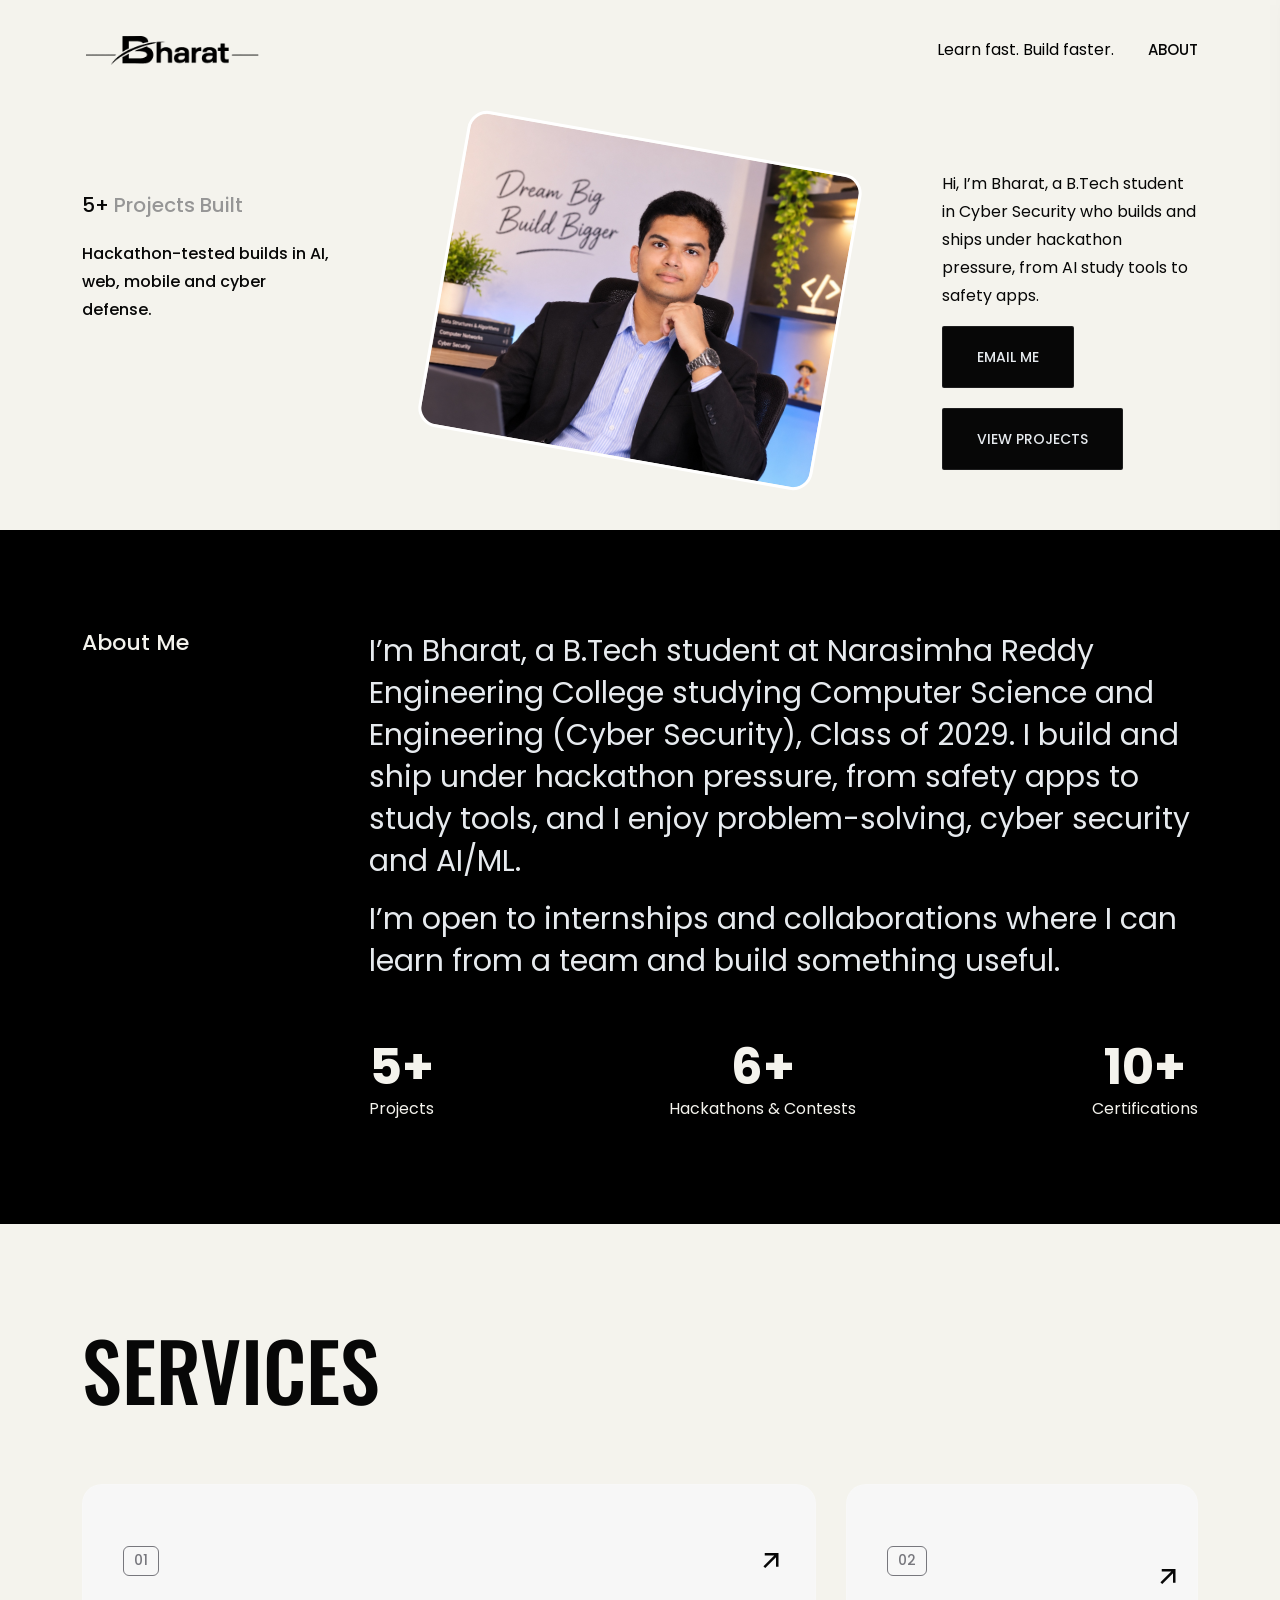
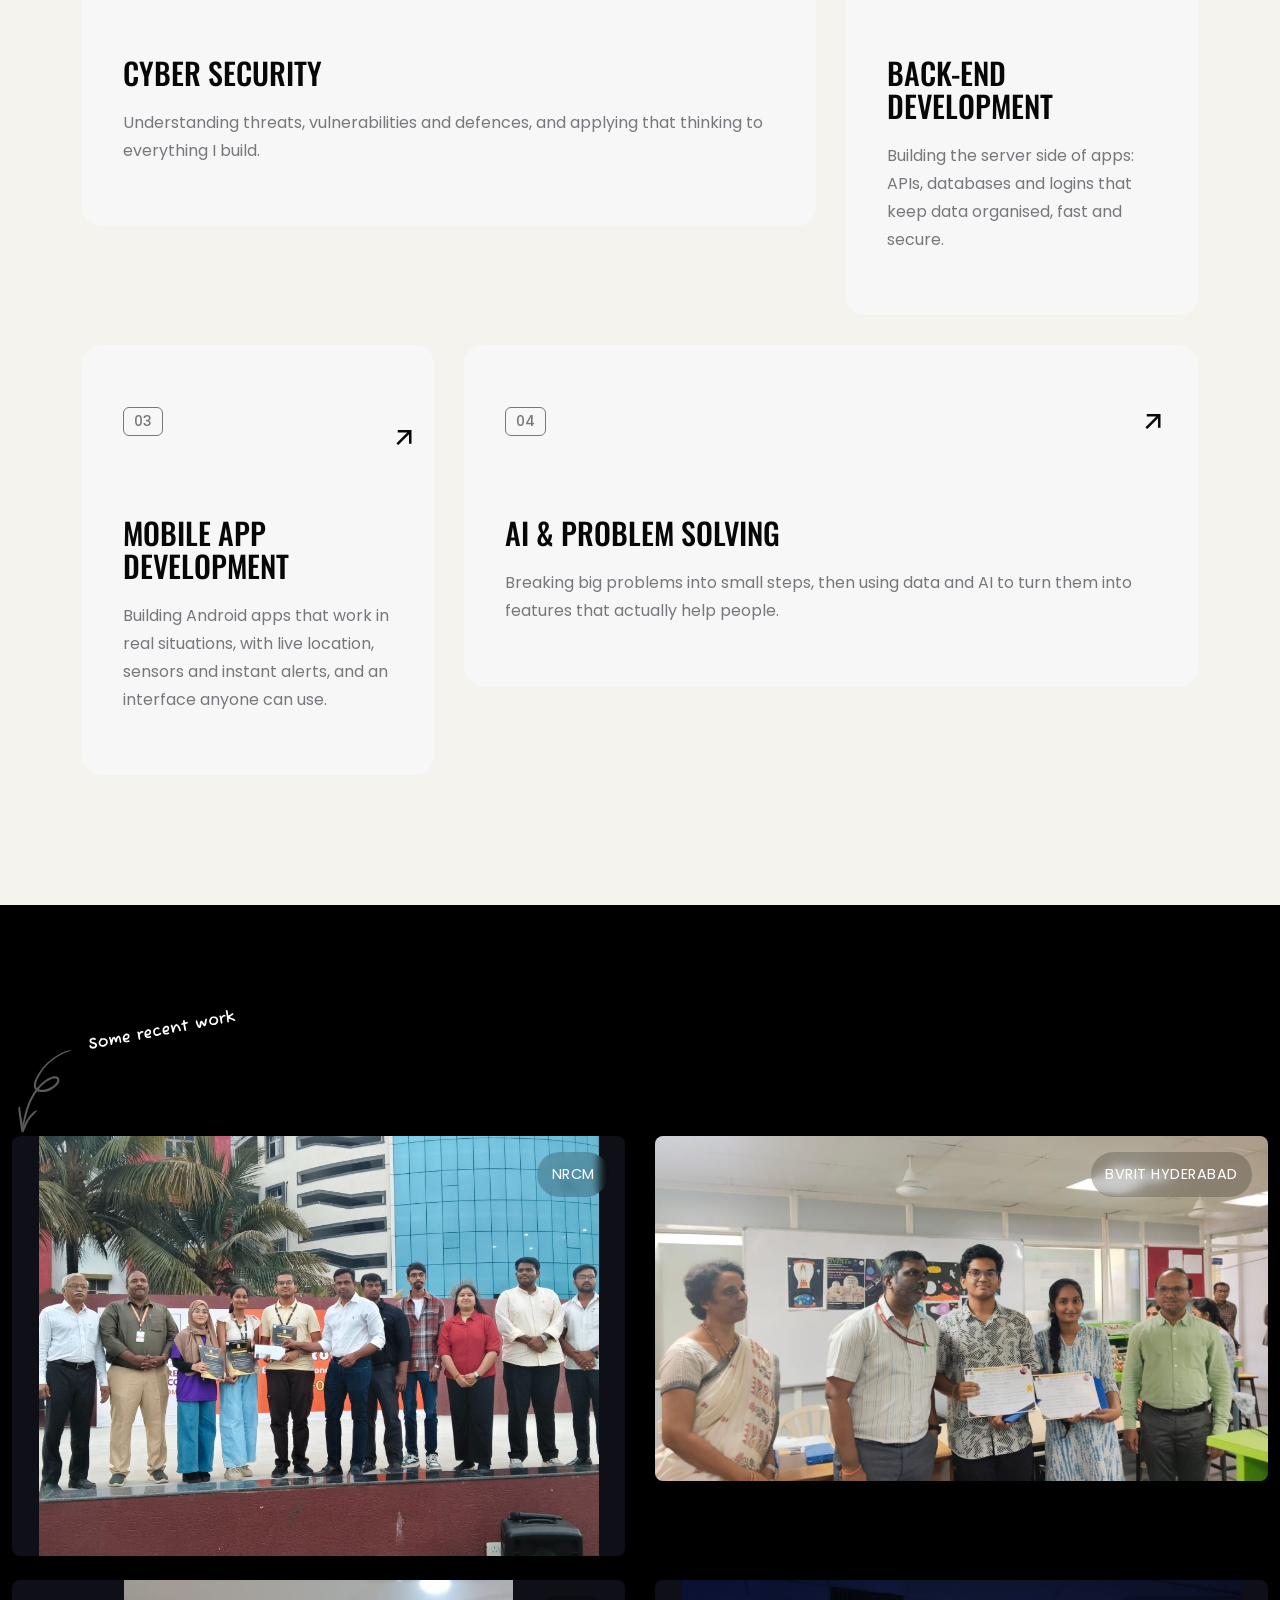
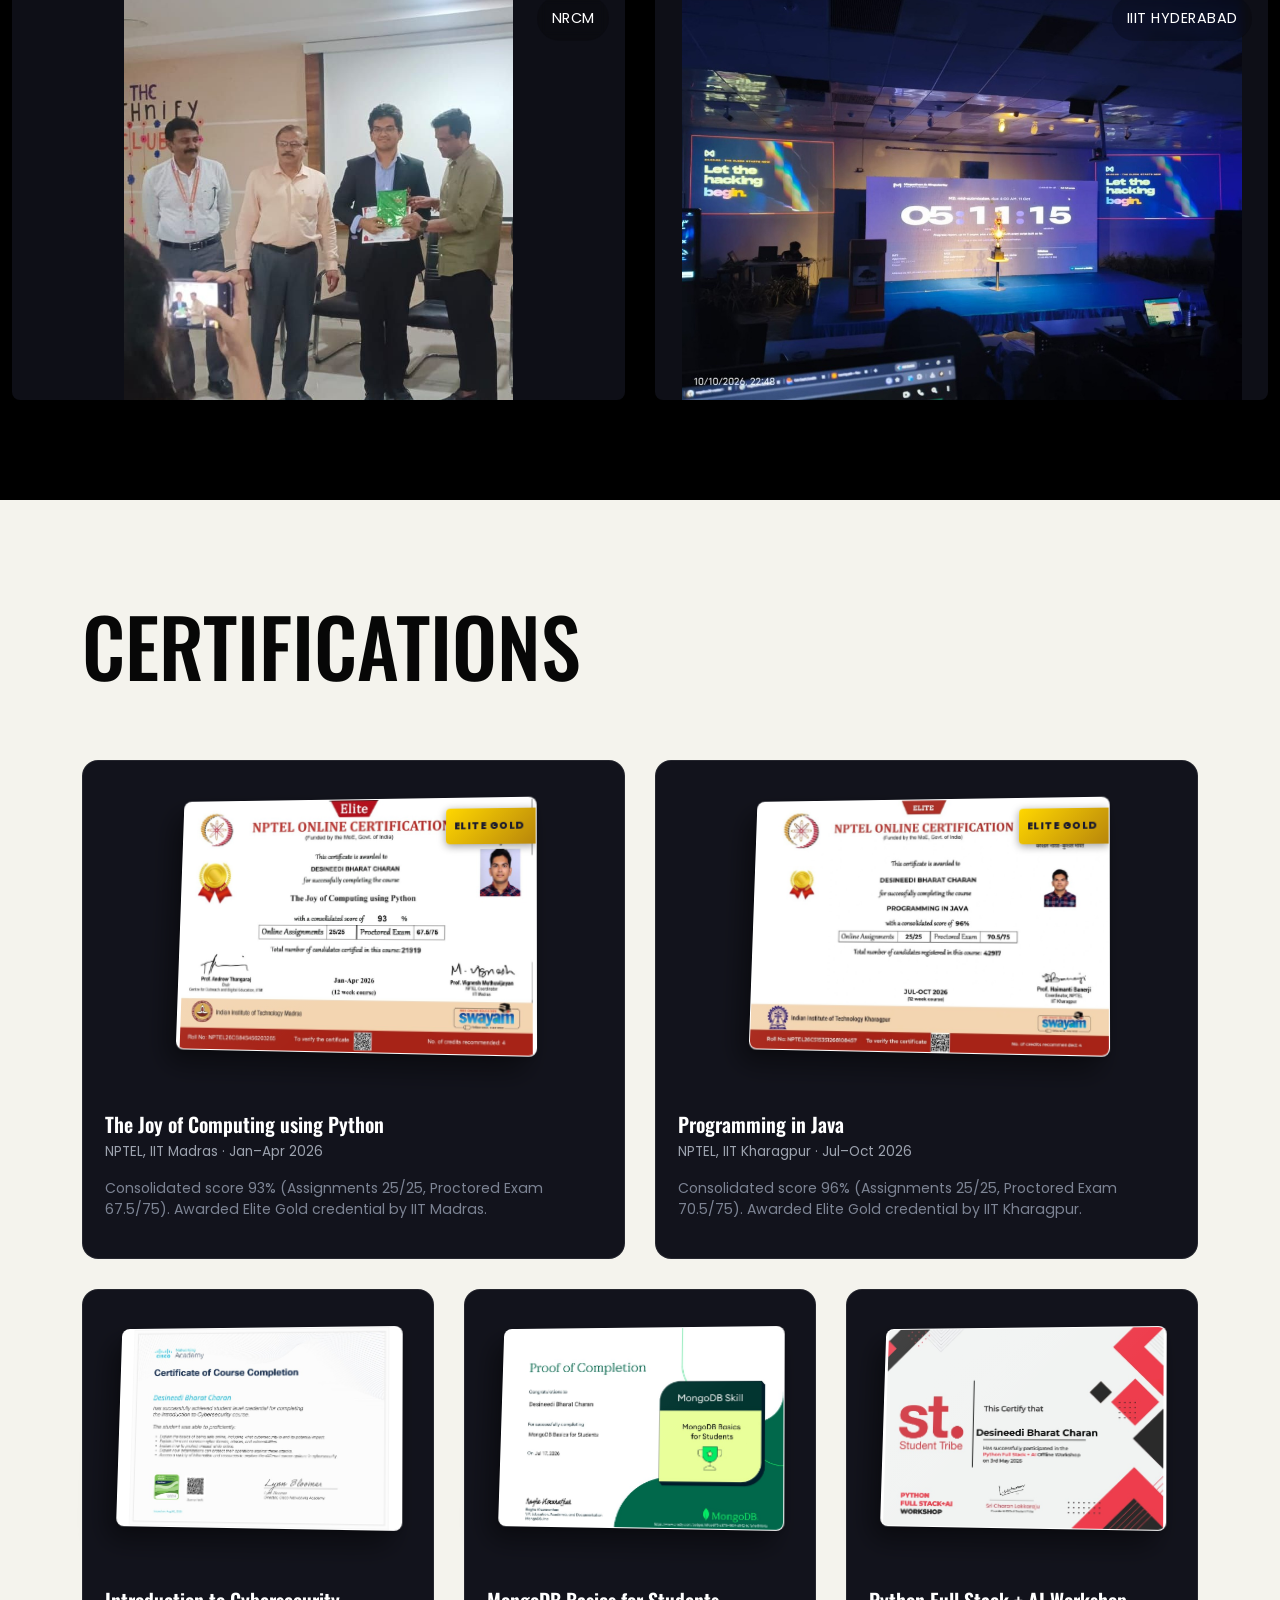
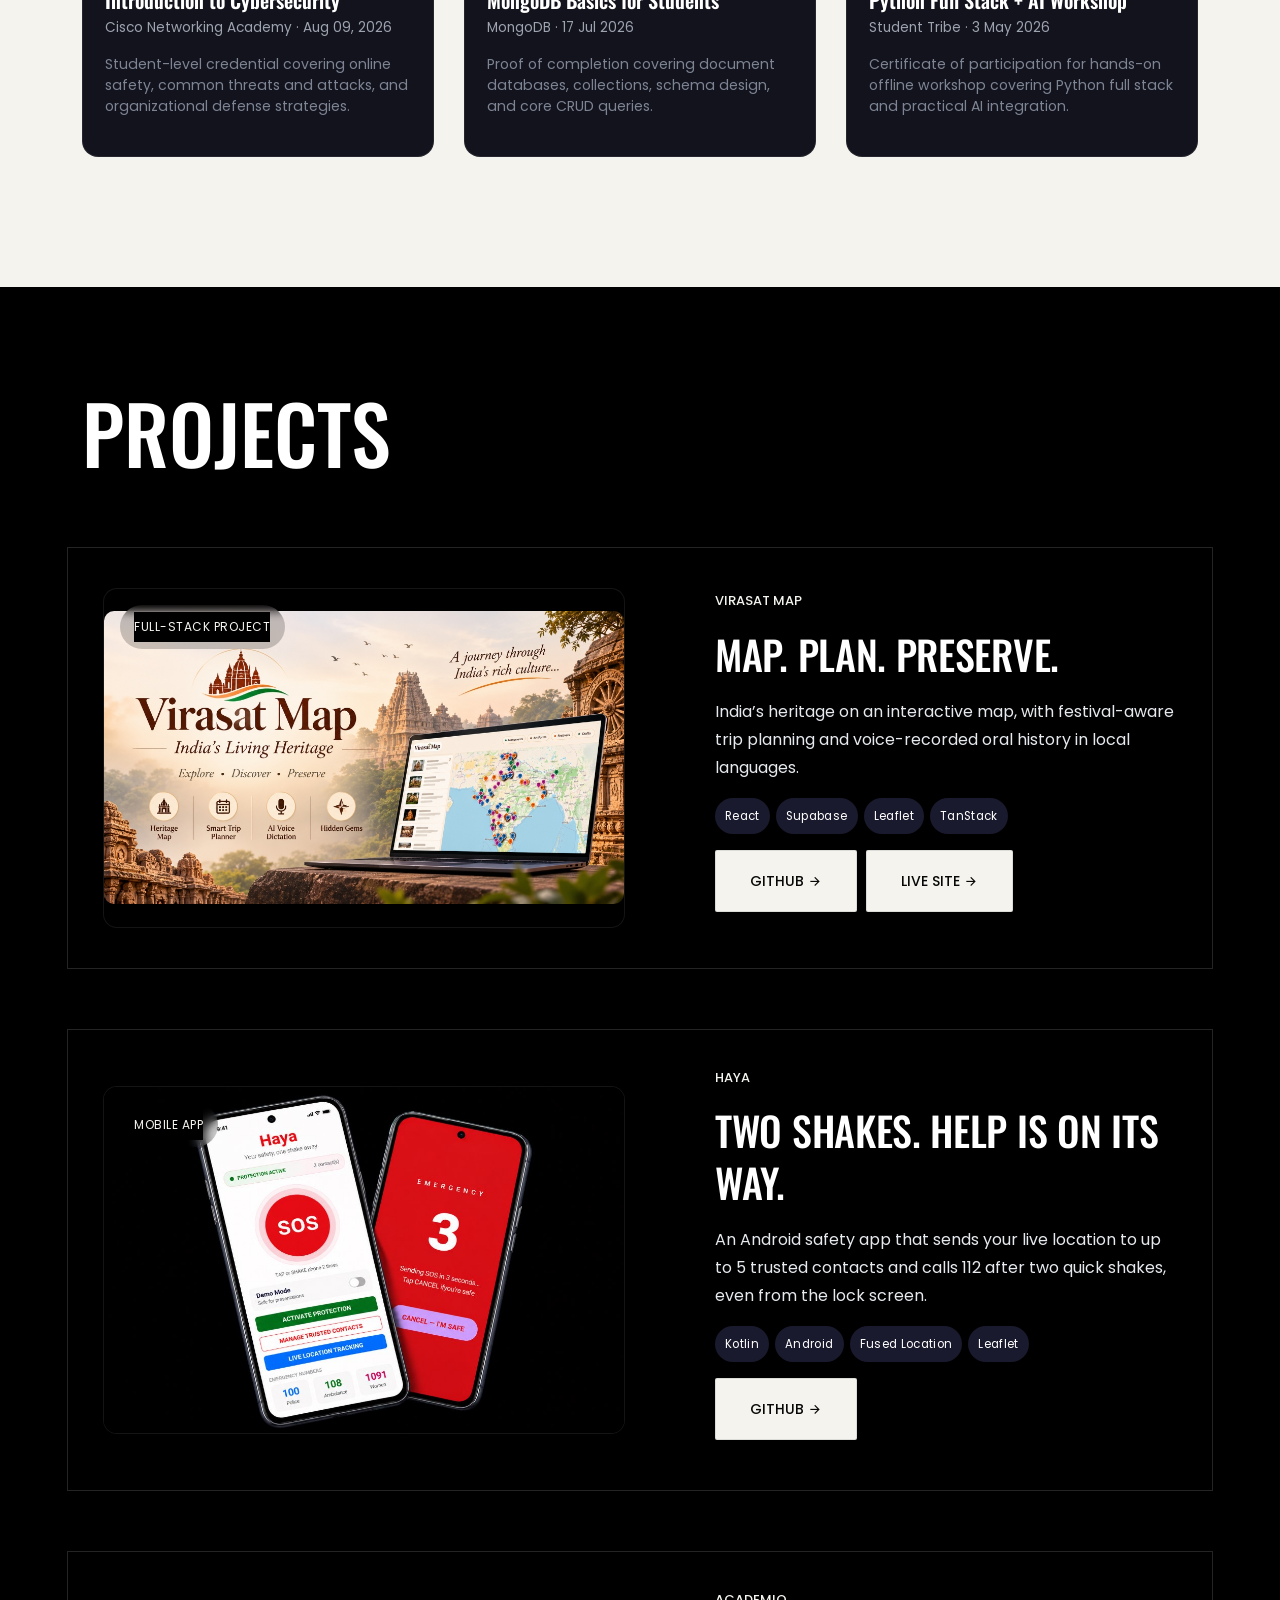
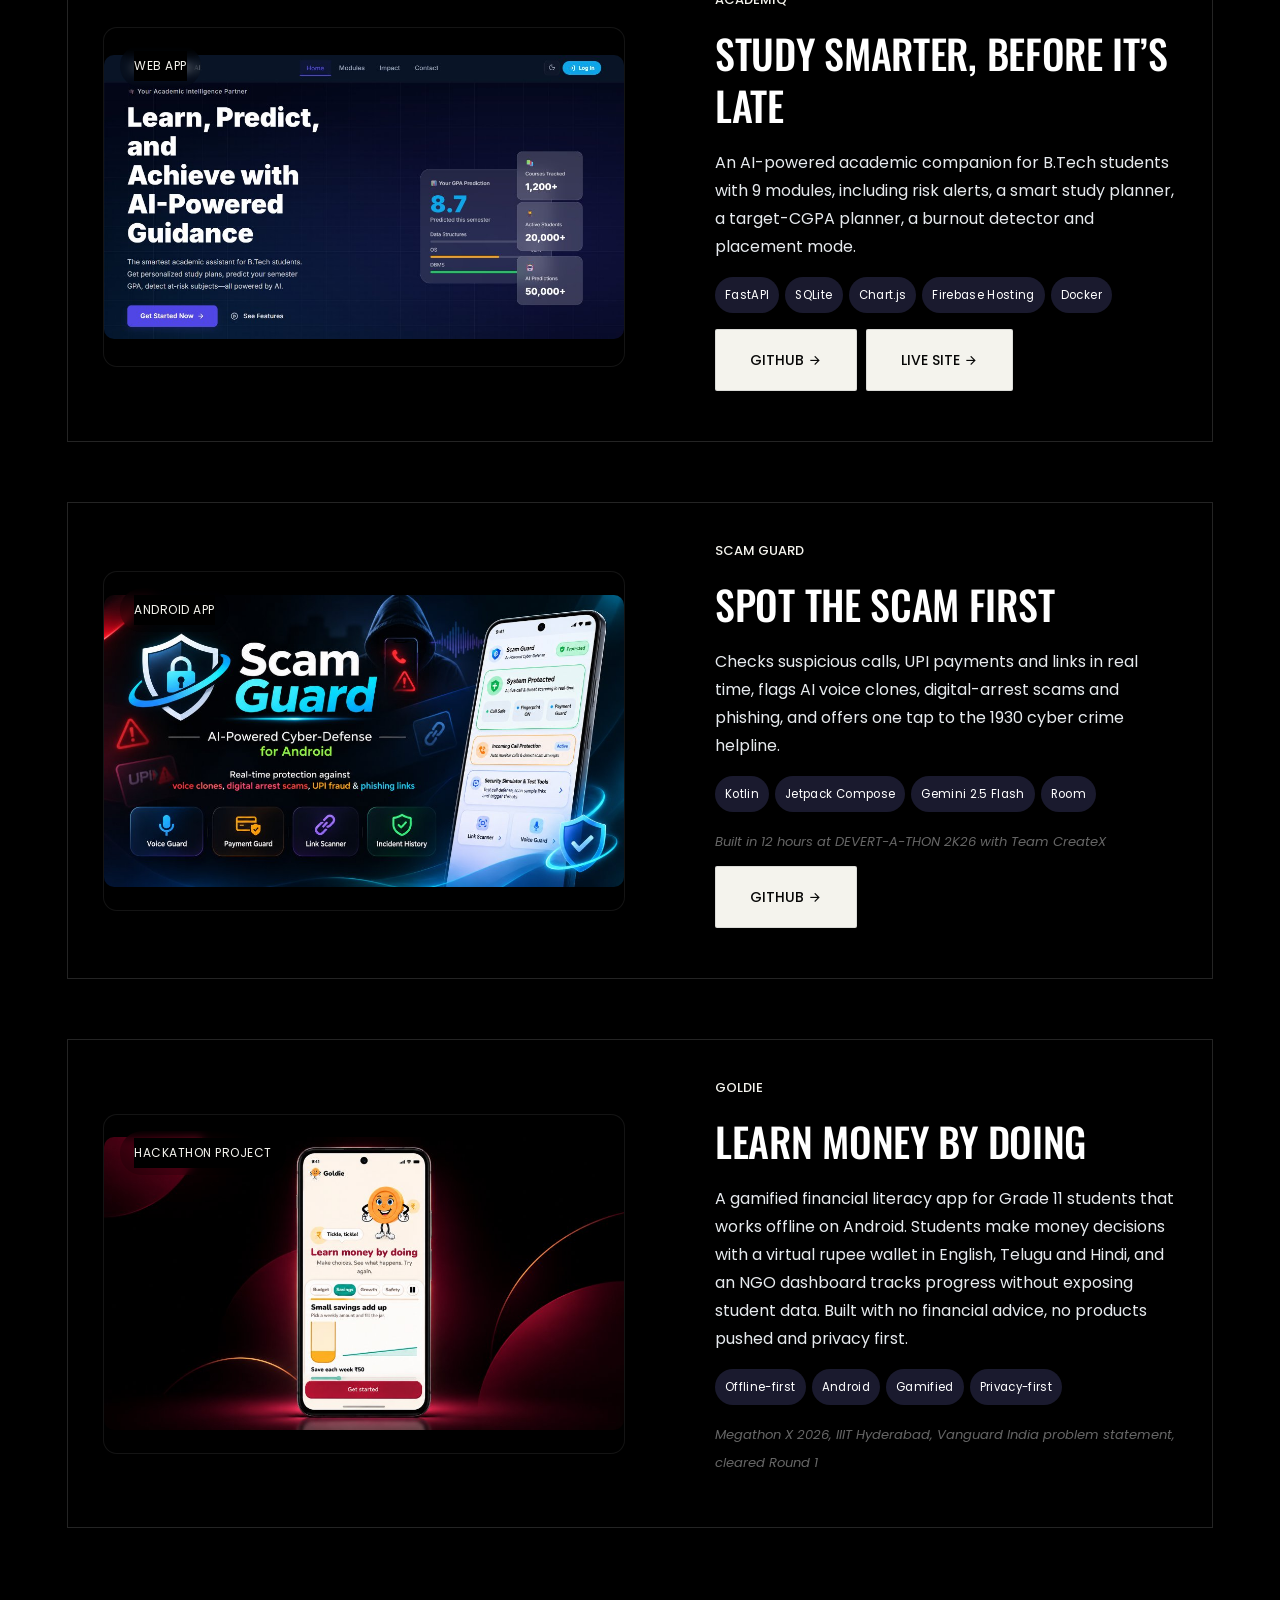
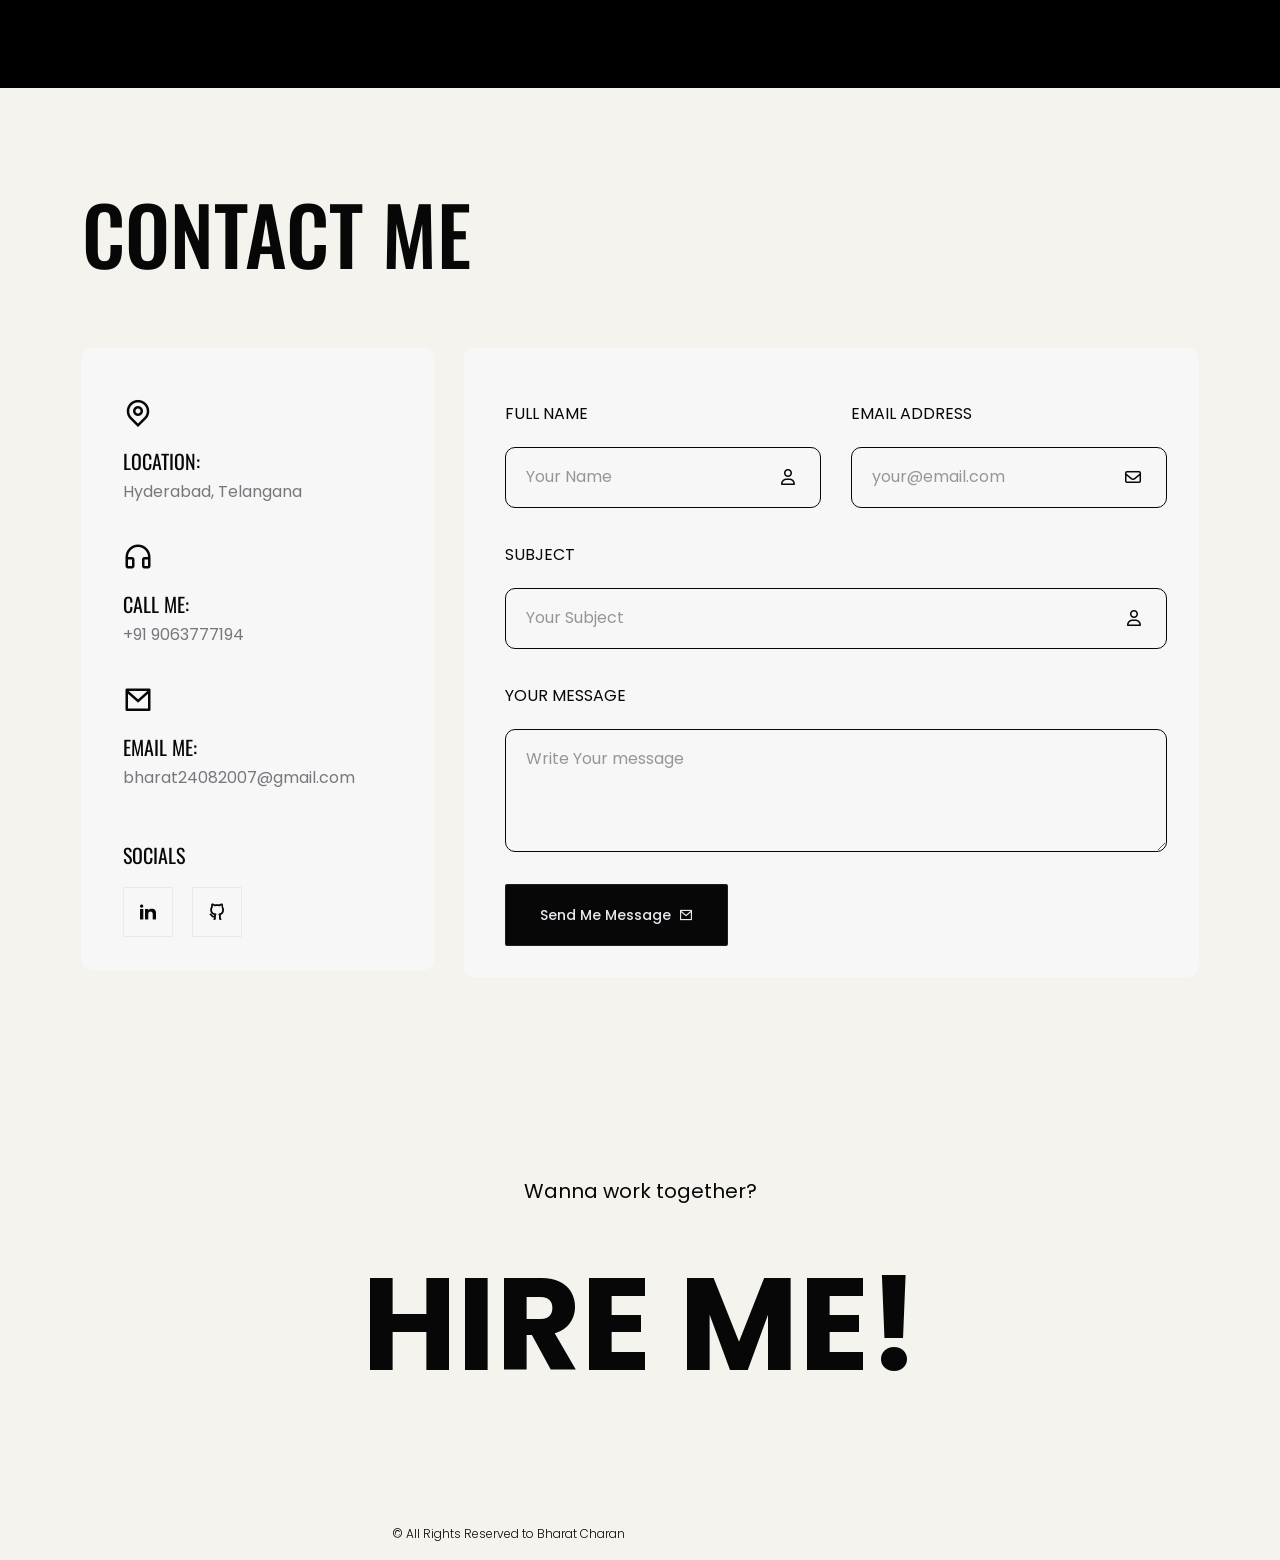
==== index.html @ 705d1cbe "feat: Remove overlapping hero text, add phone number, and link LinkedIn profile" ====
<!DOCTYPE html>
<html lang="en">

<head>
    <!-- META -->
    <meta charset="utf-8">
    <meta http-equiv="X-UA-Compatible" content="IE=edge">
    <meta name="viewport" content="width=device-width, initial-scale=1">
    <meta name="description" content="Bharat Charan, B.Tech Cyber Security student and hackathon builder">
    <meta name="keywords" content="">
    <meta name="author" content="Bharat Charan">
    <!-- PAGE TITLE -->
    <title>Bharat Charan</title>
    <link rel="icon" type="image/svg+xml" href="assets/images/favicon.svg">
    <!-- ALL GOOGLE FONTS -->
    <link rel="preconnect" href="https://fonts.googleapis.com">
    <link rel="preconnect" href="https://fonts.gstatic.com" crossorigin>
    <link href="https://fonts.googleapis.com/css2?family=Oswald:wght@200..700&family=Poppins:ital,wght@0,100;0,200;0,300;0,400;0,500;0,600;0,700;0,800;0,900;1,100;1,200;1,300;1,400;1,500;1,600;1,700;1,800;1,900&display=swap" rel="stylesheet">
    <!-- BOOTSTRAP CSS -->
    <link rel="stylesheet" href="assets/css/bootstrap.min.css" />
    <!-- FONT AWESOME CSS -->
    <link rel="stylesheet" href="assets/css/font-awesome-pro.css" />
    <!-- FONT AWESOME CSS -->
    <link rel="stylesheet" href="assets/fonts/remixicon.css" />
    <!-- MAGNIFIC CSS -->
    <link rel="stylesheet" href="assets/css/magnific-popup.css">
    <!-- NICE SELECT CSS -->
    <link rel="stylesheet" href="assets/css/nice-select.min.css" />
    <!-- ANIMATE CSS -->
    <link rel="stylesheet" href="assets/css/animate.min.css" />
    <!-- MOBILE MENU CSS -->
    <link rel="stylesheet" href="assets/css/mobilemenu.css" />
    <!-- SLICK CSS -->
    <link rel="stylesheet" href="assets/css/slick.min.css" />
    <!-- SPACING CSS -->
    <link rel="stylesheet" href="assets/css/spacing.css" />
    <!-- MAIN STYLE CSS -->
    <link rel="stylesheet" href="assets/css/style.css" />
    <!-- RESPONSIVE CSS -->
    <link rel="stylesheet" href="assets/css/responsive.css">
    <!-- CUSTOM OVERRIDES -->
    <link rel="stylesheet" href="assets/css/bharat-custom.css">
    <!-- HTML5 shim and Respond.js IE8 support of HTML5 elements and media queries -->
    <!-- WARNING: Respond.js doesn't work if you view the page via file:// -->
    <!--[if lt IE 9]>
      <script src="https://oss.maxcdn.com/html5shiv/3.7.2/html5shiv.min.js"></script>
      <script src="https://oss.maxcdn.com/respond/1.4.2/respond.min.js"></script>
    <![endif]-->
</head>

<body>
    <!-- START PRELOADER AREA-->
    <div class="preloader">
        <svg viewbox="0 0 1000 1000" preserveaspectratio="none">
            <path id="preloaderSvg" d="M0,1005S175,995,500,995s500,5,500,5V0H0Z"></path>
        </svg>
        <div class="preloader-heading">
            <div class="load-text">
                <span>W</span>
                <span>e</span>
                <span>l</span>
                <span>c</span>
                <span>o</span>
                <span>m</span>
                <span>e</span>
            </div>
        </div>
    </div>
    <!-- END PRELOADER AREA -->
    <!-- START SCROOL UP DESIGN AREA -->
    <div class="progress-wrap cursor-pointer">
        <i class="ri-arrow-up-s-line"></i>
        <svg class="progress-circle svg-content" width="100%" height="100%" viewBox="-1 -1 102 102">
            <path d="M50,1 a49,49 0 0,1 0,98 a49,49 0 0,1 0,-98" />
        </svg>
    </div>
    <!-- / END SCROOL UP DESIGN AREA -->
    <!-- START MAGIC CURSOR AND BALL AREA-->
    <div id="magic-cursor">
        <div id="ball"></div>
    </div>
    <!-- / END MAGIC CURSOR AND BALL AREA-->
    <!-- START MENU DESIGN AREA-->
    <header class="main-header">
        <div class="header-upper">
            <div class="container">
                <div class="header-inner">
                    <div class="row align-items-center">
                        <div class="col-xl-3 col-lg-3 col-md-6 col-6 col-sm-4">
                            <div class="logo-area">
                                <div class="logo">
                                    <a href="index.html"><img src="assets/images/logo.png" alt="Bharat" style="height: 35px; width: auto; max-width: 100%; display: block;"></a>
                                </div>
                            </div>
                        </div>
                        <div class="col-xl-9 col-lg-9 col-md-6 col-6 col-sm-8">
                            <div class="main-menu">
                                <nav id="mobile-menu">
                                    <ul>
                                        <li style="color: black;">Learn fast. Build faster.</li>
                                        <li><a href="about.html" class="linkstyle">about</a></li>
                                    </ul>
                                </nav>
                            </div>
                            <div class="side-menu-icon d-lg-none text-end">
                                <a href="javascript:void(0)" class="info-toggle-btn f-right sidebar-toggle-btn"><i class="fal fa-bars"></i></a>
                            </div>
                        </div>
                    </div>
                </div>
            </div>
        </div>
    </header>
    <!-- // END MENU DESIGN AREA-->
    <!-- START MOBILE MENU DESIGN AREA-->
    <div class="sidebar__area">
        <div class="sidebar__wrapper">
            <div class="sidebar__close">
                <button class="sidebar__close-btn" id="sidebar__close-btn">
                    <i class="fal fa-times"></i>
                </button>
            </div>
            <div class="sidebar__content mt-50 mb-20">
                <div class="mobile-menu fix"></div>
            </div>
        </div>
    </div>
    <div class="body-overlay"></div>
    <!-- // END MOBILE MENU DESIGN AREA-->
    <!-- START HEADER DESIGN AREA -->
    <section id="home" class="main-hero-area">
        <div class="container">
            <div class="row">
                <div class="col-lg-3 pt-30">
                    <!-- START HERO DESIGN AREA -->
                    <div class="hero-content wow fadeInUp delay-0-2s">
                        <div class="clienti-reviews">
                            <div class="reviews">5+ <span>Projects Built</span>
                                <p>Hackathon-tested builds in AI, web, mobile and cyber defense.</p>
                            </div>
                        </div>
                    </div>
                    <!-- / END HERO DESIGN AREA -->
                </div>
                <div class="col-lg-6">
                    <div class="hero-image">
                        <img src="assets/images/about/me.jpg" alt="Bharat Charan">
                    </div>
                    <!-- / END HERO DESIGN AREA -->
                </div>
                <div class="col-lg-3 pt-30">
                    <div class="hero-content wow fadeInUp delay-0-4s">
                        <p>Hi, I’m Bharat, a B.Tech student in Cyber Security who builds and ships under hackathon pressure, from AI study tools to safety apps.</p>
                        <a class="theme-btn" href="mailto:bharat24082007@gmail.com">EMAIL ME</a>
                        <a class="theme-btn" href="#projects" style="margin-top:10px;">VIEW PROJECTS</a>
                    </div>
                    <!-- / END HERO DESIGN AREA -->
                </div>
            </div>
        </div>
    </section>
    <!-- / END HEADER DESIGN AREA -->
    <!-- START ABOUT DESIGN AREA -->
    <section id="about" class="about-area">
        <div class="container">
            <div class="row">
                <!-- START ABOUT TEXT DESIGN AREA -->
                <div class="col-lg-3 col-sm-3">
                    <h2 class="about-pre-title">About Me</h2>
                </div>
                <div class="col-lg-9 col-sm-9">
                    <div class="about-content-part wow fadeInUp delay-0-2s">
                        <p>I’m Bharat, a B.Tech student at Narasimha Reddy Engineering College studying Computer Science and Engineering (Cyber Security), Class of 2029. I build and ship under hackathon pressure, from safety apps to study tools, and I enjoy problem-solving, cyber security and AI/ML.</p>
                        <p>I’m open to internships and collaborations where I can learn from a team and build something useful.</p>
                    </div>
                    <!-- START COUNTER DESIGN AREA -->
                    <div class="hero-counter-area d-flex justify-content-between wow fadeInUp delay-0-4s">
                        <div class="counter-item counter-text-wrap">
                            <span class="count-text plus" data-speed="3000" data-stop="5">0</span>
                            <span class="counter-title">Projects</span>
                        </div>
                        <div class="counter-item counter-text-wrap">
                            <!-- TODO: confirm hackathon & contest count -->
                            <span class="count-text plus" data-speed="3000" data-stop="6">0</span>
                            <span class="counter-title">Hackathons &amp; Contests</span>
                        </div>
                        <div class="counter-item counter-text-wrap">
                            <span class="count-text plus" data-speed="3000" data-stop="10">0</span>
                            <span class="counter-title">Certifications</span>
                        </div>
                    </div>
                    <!-- / END COUNTER DESIGN AREA -->
                </div>
                <!-- / END ABOUT TEXT DESIGN AREA -->
            </div>
        </div>
    </section>
    <!-- / END ABOUT DESIGN AREA -->
    <!-- START SERVICE DESIGN AREA -->
    <section id="services" class="services-area">
        <div class="container">
            <div class="row">
                <div class="col-xl-12 col-lg-12">
                    <div class="section-title section-black-title wow fadeInUp delay-0-2s">
                        <h2>Services</h2>
                    </div>
                </div>
            </div>
            <div class="row">
                <!-- START SINGLE SERVICE DESIGN AREA -->
                <div class="col-lg-8 col-md-7">
                    <div class="service-item wow fadeInUp delay-0-2s">
                        <i class="ri-arrow-right-up-line"></i>
                        <h5>01</h5>
                        <h4>Cyber Security</h4>
                        <p>Understanding threats, vulnerabilities and defences, and applying that thinking to everything I build.</p>
                    </div>
                </div>
                <!-- / END SINGLE SERVICE DESIGN AREA -->
                <!-- START SINGLE SERVICE DESIGN AREA -->
                <div class="col-lg-4 col-md-5">
                    <div class="service-item wow fadeInUp delay-0-4s">
                        <i class="ri-arrow-right-up-line"></i>
                        <h5>02</h5>
                        <h4>Back-End Development</h4>
                        <p>Building the server side of apps: APIs, databases and logins that keep data organised, fast and secure.</p>
                    </div>
                </div>
                <!-- / END SINGLE SERVICE DESIGN AREA -->
                <!-- START SINGLE SERVICE DESIGN AREA -->
                <div class="col-lg-4 col-md-5">
                    <div class="service-item wow fadeInUp delay-0-6s">
                        <i class="ri-arrow-right-up-line"></i>
                        <h5>03</h5>
                        <h4>Mobile App Development</h4>
                        <p>Building Android apps that work in real situations, with live location, sensors and instant alerts, and an interface anyone can use.</p>
                    </div>
                </div>
                <!-- / END SINGLE SERVICE DESIGN AREA -->
                <!-- START SINGLE SERVICE DESIGN AREA -->
                <div class="col-lg-8 col-md-7">
                    <div class="service-item wow fadeInUp delay-0-8s">
                        <i class="ri-arrow-right-up-line"></i>
                        <h5>04</h5>
                        <h4>AI &amp; Problem Solving</h4>
                        <p>Breaking big problems into small steps, then using data and AI to turn them into features that actually help people.</p>
                    </div>
                </div>
                <!-- / END SINGLE SERVICE DESIGN AREA -->
            </div>
        </div>
    </section>
    <!-- / END SERVICE DESIGN AREA -->
    <!-- START EVENTS (PORTFOLIO) DESIGN AREA -->
    <div class="projects-area" id="portfolio">
        <div class="custom-icon">
            <img src="assets/images/custom/work-scribble.svg" alt="custom">
        </div>
        <div class="container-fluid">
            <div class="row g-4 portfolio-grid">
                <!-- EVENT 1: CodeStorm -->
                <div class="col-md-6 col-xl-6 portfolio-item category-1">
                    <a href="assets/images/events/codestorm.jpg" class="work-popup">
                        <div class="portfolio-box">
                            <img src="assets/images/events/codestorm.jpg" alt="Winner, CodeStorm 2K26" data-rjs="2">
                            <span class="portfolio-category">NRCM</span>
                            <div class="portfolio-caption">
                                <h1>Winner, CodeStorm 2K26</h1>
                                <p>Team CreateX, Haya: Your Safety, One Shake Away</p>
                            </div>
                        </div>
                    </a>
                </div>
                <!-- EVENT 2: Space Week -->
                <div class="col-md-6 col-xl-6 portfolio-item category-2">
                    <a href="assets/images/events/spaceweek.jpg" class="work-popup">
                        <div class="portfolio-box">
                            <img src="assets/images/events/spaceweek.jpg" alt="2nd Prize, Space Week 2025" data-rjs="2">
                            <span class="portfolio-category">BVRIT Hyderabad</span>
                            <div class="portfolio-caption">
                                <h1>2nd Prize, Space Week 2025</h1>
                                <p>Cosmic Canvas and Stellar Class Quest, 10 Oct 2025, organised by the ECE Department</p>
                            </div>
                        </div>
                    </a>
                </div>
                <!-- EVENT 3: APTI QUEST -->
                <div class="col-md-6 col-xl-6 portfolio-item category-1">
                    <a href="assets/images/events/aptiquest.jpg" class="work-popup">
                        <div class="portfolio-box">
                            <img src="assets/images/events/aptiquest.jpg" alt="3rd Place, APTI QUEST 2025" data-rjs="2">
                            <span class="portfolio-category">NRCM</span>
                            <div class="portfolio-caption">
                                <h1>3rd Place, APTI QUEST 2025</h1>
                                <p>Aptitude, logical reasoning and problem-solving, organised by the MATHnify Club, 27 Oct 2025</p>
                            </div>
                        </div>
                    </a>
                </div>
                <!-- EVENT 4: Megathon -->
                <div class="col-md-6 col-xl-6 portfolio-item category-2">
                    <a href="assets/images/events/megathon.jpg" class="work-popup">
                        <div class="portfolio-box">
                            <img src="assets/images/events/megathon.jpg" alt="Cleared Round 1, Megathon X 2026" data-rjs="2">
                            <span class="portfolio-category">IIIT Hyderabad</span>
                            <div class="portfolio-caption">
                                <h1>Cleared Round 1, Megathon X 2026</h1>
                                <p>Team CreateX, Goldie: Learn Money by Doing, Vanguard India problem statement, organised by E-Cell, IIIT Hyderabad</p>
                            </div>
                        </div>
                    </a>
                </div>
            </div>
        </div>
    </div>
    <!-- // END EVENTS (PORTFOLIO) DESIGN AREA -->
    <!-- START CERTIFICATIONS DESIGN AREA -->
    <section class="testimonials-area">
        <div class="container">
            <div class="row">
                <div class="col-xl-12 col-lg-12">
                    <div class="section-title section-black-title wow fadeInUp delay-0-2s">
                        <h2>Certifications</h2>
                    </div>
                </div>
            </div>
            <div class="row">
                <!-- CERT 1: NPTEL Python -->
                <div class="col-lg-6 col-md-6 mb-30">
                    <div class="testimonial-item cert-card wow fadeInUp delay-0-2s">
                        <div class="cert-thumb-wrap">
                            <a href="assets/images/certs/python.jpg" class="cert-lightbox cert-floating-doc">
                                <img src="assets/images/certs/python.jpg" alt="Joy of Computing using Python Certificate" />
                                <span class="gold-ribbon">Elite Gold</span>
                                <span class="cert-view-btn"><i class="ri-zoom-in-line"></i> View Certificate</span>
                            </a>
                        </div>
                        <div class="testi-des">
                            <h5>The Joy of Computing using Python</h5>
                            <span>NPTEL, IIT Madras &middot; Jan&ndash;Apr 2026</span>
                        </div>
                        <div class="text">
                            Consolidated score 93% (Assignments 25/25, Proctored Exam 67.5/75). Awarded Elite Gold credential by IIT Madras.
                        </div>
                    </div>
                </div>
                <!-- CERT 2: NPTEL Java -->
                <div class="col-lg-6 col-md-6 mb-30">
                    <div class="testimonial-item cert-card wow fadeInUp delay-0-4s">
                        <div class="cert-thumb-wrap">
                            <a href="assets/images/certs/java.jpg" class="cert-lightbox cert-floating-doc">
                                <img src="assets/images/certs/java.jpg" alt="Programming in Java Certificate" />
                                <span class="gold-ribbon">Elite Gold</span>
                                <span class="cert-view-btn"><i class="ri-zoom-in-line"></i> View Certificate</span>
                            </a>
                        </div>
                        <div class="testi-des">
                            <h5>Programming in Java</h5>
                            <span>NPTEL, IIT Kharagpur &middot; Jul&ndash;Oct 2026</span>
                        </div>
                        <div class="text">
                            Consolidated score 96% (Assignments 25/25, Proctored Exam 70.5/75). Awarded Elite Gold credential by IIT Kharagpur.
                        </div>
                    </div>
                </div>
                <!-- CERT 3: Cisco Cybersecurity -->
                <div class="col-lg-4 col-md-6 mb-30">
                    <div class="testimonial-item cert-card wow fadeInUp delay-0-6s">
                        <div class="cert-thumb-wrap">
                            <a href="assets/images/certs/cisco.jpg" class="cert-lightbox cert-floating-doc">
                                <img src="assets/images/certs/cisco.jpg" alt="Introduction to Cybersecurity Certificate" />
                                <span class="cert-view-btn"><i class="ri-zoom-in-line"></i> View Certificate</span>
                            </a>
                        </div>
                        <div class="testi-des">
                            <h5>Introduction to Cybersecurity</h5>
                            <span>Cisco Networking Academy &middot; Aug 09, 2026</span>
                        </div>
                        <div class="text">
                            Student-level credential covering online safety, common threats and attacks, and organizational defense strategies.
                        </div>
                    </div>
                </div>
                <!-- CERT 4: MongoDB -->
                <div class="col-lg-4 col-md-6 mb-30">
                    <div class="testimonial-item cert-card wow fadeInUp delay-0-7s">
                        <div class="cert-thumb-wrap">
                            <a href="assets/images/certs/mongodb.jpg" class="cert-lightbox cert-floating-doc">
                                <img src="assets/images/certs/mongodb.jpg" alt="MongoDB Basics for Students Certificate" />
                                <span class="cert-view-btn"><i class="ri-zoom-in-line"></i> View Certificate</span>
                            </a>
                        </div>
                        <div class="testi-des">
                            <h5>MongoDB Basics for Students</h5>
                            <span>MongoDB &middot; 17 Jul 2026</span>
                        </div>
                        <div class="text">
                            Proof of completion covering document databases, collections, schema design, and core CRUD queries.
                        </div>
                    </div>
                </div>
                <!-- CERT 5: Student Tribe -->
                <div class="col-lg-4 col-md-6 mb-30">
                    <div class="testimonial-item cert-card wow fadeInUp delay-0-8s">
                        <div class="cert-thumb-wrap">
                            <a href="assets/images/certs/studenttribe.jpg" class="cert-lightbox cert-floating-doc">
                                <img src="assets/images/certs/studenttribe.jpg" alt="Python Full Stack + AI Workshop Certificate" />
                                <span class="cert-view-btn"><i class="ri-zoom-in-line"></i> View Certificate</span>
                            </a>
                        </div>
                        <div class="testi-des">
                            <h5>Python Full Stack + AI Workshop</h5>
                            <span>Student Tribe &middot; 3 May 2026</span>
                        </div>
                        <div class="text">
                            Certificate of participation for hands-on offline workshop covering Python full stack and practical AI integration.
                        </div>
                    </div>
                </div>
            </div>
        </div>
    </section>
    <!-- / END CERTIFICATIONS DESIGN AREA -->

    <!-- START PROJECTS DESIGN AREA -->
    <section class="blog-area" id="projects">
        <div class="container">
            <div class="row">
                <div class="col-xl-12 col-lg-12">
                    <div class="section-title wow fadeInUp delay-0-2s">
                        <h2>Projects</h2>
                    </div>
                </div>
            </div>
            <!-- PROJECT 1: Virasat Map -->
            <div class="row blog-post-box align-items-center">
                <div class="col-lg-6">
                    <div class="blog-post-img">
                        <a href="https://virasatmap.lovable.app" target="_blank" rel="noopener noreferrer">
                            <img src="assets/images/projects/virasatmap.jpg" alt="Virasat Map - India's Living Heritage">
                        </a>
                        <div class="blog-post-category">
                            <a href="#">Full-Stack Project</a>
                        </div>
                    </div>
                </div>
                <div class="col-lg-6">
                    <div class="blog-post-caption">
                        <h3>Virasat Map</h3>
                        <h2><a class="link-decoration" href="https://virasatmap.lovable.app" target="_blank" rel="noopener noreferrer">Map. Plan. Preserve.</a></h2>
                        <p>India’s heritage on an interactive map, with festival-aware trip planning and voice-recorded oral history in local languages.</p>
                        <div class="project-tags">
                            <span class="tag">React</span>
                            <span class="tag">Supabase</span>
                            <span class="tag">Leaflet</span>
                            <span class="tag">TanStack</span>
                        </div>
                        <a class="theme-btn theme-btn-two" href="https://github.com/bharat24082007-spec/virasatmap" target="_blank" rel="noopener noreferrer">GITHUB<i class="ri-arrow-right-line"></i></a>
                        <a class="theme-btn theme-btn-two" href="https://virasatmap.lovable.app" target="_blank" rel="noopener noreferrer">LIVE SITE<i class="ri-arrow-right-line"></i></a>
                    </div>
                </div>
            </div>
            <!-- PROJECT 2: Haya -->
            <div class="row blog-post-box align-items-center">
                <div class="col-lg-6">
                    <div class="blog-post-img">
                        <a href="https://github.com/bharat24082007-spec/Haya" target="_blank" rel="noopener noreferrer">
                            <img src="assets/images/projects/haya.jpg" alt="Haya - Two Shakes. Help Is On Its Way.">
                        </a>
                        <div class="blog-post-category">
                            <a href="#">Mobile App</a>
                        </div>
                    </div>
                </div>
                <div class="col-lg-6">
                    <div class="blog-post-caption">
                        <h3>Haya</h3>
                        <h2><a class="link-decoration" href="https://github.com/bharat24082007-spec/Haya" target="_blank" rel="noopener noreferrer">Two Shakes. Help Is On Its Way.</a></h2>
                        <p>An Android safety app that sends your live location to up to 5 trusted contacts and calls 112 after two quick shakes, even from the lock screen.</p>
                        <div class="project-tags">
                            <span class="tag">Kotlin</span>
                            <span class="tag">Android</span>
                            <span class="tag">Fused Location</span>
                            <span class="tag">Leaflet</span>
                        </div>
                        <a class="theme-btn theme-btn-two" href="https://github.com/bharat24082007-spec/Haya" target="_blank" rel="noopener noreferrer">GITHUB<i class="ri-arrow-right-line"></i></a>
                    </div>
                </div>
            </div>
            <!-- PROJECT 3: AcademIQ -->
            <div class="row blog-post-box align-items-center">
                <div class="col-lg-6">
                    <div class="blog-post-img">
                        <a href="https://academiq-82533.web.app/" target="_blank" rel="noopener noreferrer">
                            <img src="assets/images/projects/academiq.jpg" alt="AcademIQ - Study Smarter, Before It’s Late">
                        </a>
                        <div class="blog-post-category">
                            <a href="#">Web App</a>
                        </div>
                    </div>
                </div>
                <div class="col-lg-6">
                    <div class="blog-post-caption">
                        <h3>AcademIQ</h3>
                        <h2><a class="link-decoration" href="#">Study Smarter, Before It’s Late</a></h2>
                        <p>An AI-powered academic companion for B.Tech students with 9 modules, including risk alerts, a smart study planner, a target-CGPA planner, a burnout detector and placement mode.</p>
                        <div class="project-tags">
                            <span class="tag">FastAPI</span>
                            <span class="tag">SQLite</span>
                            <span class="tag">Chart.js</span>
                            <span class="tag">Firebase Hosting</span>
                            <span class="tag">Docker</span>
                        </div>
                        <a class="theme-btn theme-btn-two" href="https://github.com/bharat24082007-spec/AcademIQ">GITHUB<i class="ri-arrow-right-line"></i></a>
                        <a class="theme-btn theme-btn-two" href="https://academiq-82533.web.app/">LIVE SITE<i class="ri-arrow-right-line"></i></a>
                    </div>
                </div>
            </div>
            <!-- PROJECT 4: Scam Guard -->
            <div class="row blog-post-box align-items-center">
                <div class="col-lg-6">
                    <div class="blog-post-img">
                        <a href="https://github.com/bharat24082007-spec/scam-guard" target="_blank" rel="noopener noreferrer">
                            <img src="assets/images/projects/scamguard.jpg" alt="Scam Guard - Spot the Scam First">
                        </a>
                        <div class="blog-post-category">
                            <a href="#">Android App</a>
                        </div>
                    </div>
                </div>
                <div class="col-lg-6">
                    <div class="blog-post-caption">
                        <h3>Scam Guard</h3>
                        <h2><a class="link-decoration" href="#">Spot the Scam First</a></h2>
                        <p>Checks suspicious calls, UPI payments and links in real time, flags AI voice clones, digital-arrest scams and phishing, and offers one tap to the 1930 cyber crime helpline.</p>
                        <div class="project-tags">
                            <span class="tag">Kotlin</span>
                            <span class="tag">Jetpack Compose</span>
                            <span class="tag">Gemini 2.5 Flash</span>
                            <span class="tag">Room</span>
                        </div>
                        <p class="project-context">Built in 12 hours at DEVERT-A-THON 2K26 with Team CreateX</p>
                        <a class="theme-btn theme-btn-two" href="https://github.com/bharat24082007-spec/scam-guard">GITHUB<i class="ri-arrow-right-line"></i></a>
                    </div>
                </div>
            </div>
            <!-- PROJECT 5: Goldie -->
            <div class="row blog-post-box align-items-center">
                <div class="col-lg-6">
                    <div class="blog-post-img">
                        <img src="assets/images/projects/goldie.jpg" alt="Goldie - Learn Money by Doing">
                        <div class="blog-post-category">
                            <a href="#">Hackathon Project</a>
                        </div>
                    </div>
                </div>
                <div class="col-lg-6">
                    <div class="blog-post-caption">
                        <h3>Goldie</h3>
                        <h2><a class="link-decoration" href="#">Learn Money by Doing</a></h2>
                        <p>A gamified financial literacy app for Grade 11 students that works offline on Android. Students make money decisions with a virtual rupee wallet in English, Telugu and Hindi, and an NGO dashboard tracks progress without exposing student data. Built with no financial advice, no products pushed and privacy first.</p>
                        <div class="project-tags">
                            <span class="tag">Offline-first</span>
                            <span class="tag">Android</span>
                            <span class="tag">Gamified</span>
                            <span class="tag">Privacy-first</span>
                        </div>
                        <p class="project-context">Megathon X 2026, IIIT Hyderabad, Vanguard India problem statement, cleared Round 1</p>
                        <!-- TODO: Add repo link and tech stack when available -->
                    </div>
                </div>
            </div>
        </div>
    </section>
    <!-- / END PROJECTS DESIGN AREA -->
    <!-- START CONTACT DESIGN AREA -->
    <section id="contact" class="contact-area">
        <div class="container">
            <div class="row">
                <div class="col-xl-12 col-lg-12">
                    <div class="section-title section-black-title wow fadeInUp delay-0-2s">
                        <h2>Contact Me</h2>
                    </div>
                </div>
            </div>
            <div class="row">
                <div class="col-lg-4">
                    <div class="contact-content-part  wow fadeInUp delay-0-2s">
                        <!-- START CONTACT SINGLEDESIGN AREA -->
                        <div class="single-contact wow fadeInUp" data-wow-delay=".2s">
                            <span class="circle-btn">
                                <i class="ri-map-pin-line"></i>
                            </span>
                            <h2>Location:</h2>
                            <p>Hyderabad, Telangana</p>
                        </div>
                        <!-- / END CONTACT SINGLEDESIGN AREA -->
                        <!-- START CONTACT SINGLEDESIGN AREA -->
                        <div class="single-contact wow fadeInUp" data-wow-delay=".4s">
                            <span class="circle-btn">
                                <i class="ri-headphone-line"></i>
                            </span>
                            <h2>Call me:</h2>
                            <p><a href="tel:+919063777194" style="color:inherit;">+91 9063777194</a></p>
                        </div>
                        <!-- / END CONTACT SINGLEDESIGN AREA -->
                        <!-- START CONTACT SINGLEDESIGN AREA -->
                        <div class="single-contact wow fadeInUp" data-wow-delay=".6s">
                            <span class="circle-btn">
                                <i class="ri-mail-line"></i>
                            </span>
                            <h2>Email me:</h2>
                            <p><a href="mailto:bharat24082007@gmail.com" style="color:inherit;">bharat24082007@gmail.com</a></p>
                        </div>
                        <!-- / END CONTACT SINGLEDESIGN AREA -->
                        <!-- START CONTACT SINGLEDESIGN AREA -->
                        <div class="single-contact wow fadeInUp" data-wow-delay=".6s">
                            <h2>Socials</h2>
                            <div class="about-social">
                            <ul>
                                <li><a href="https://www.linkedin.com/in/bharat-charan-desineedi-0095b9228/" target="_blank" rel="noopener noreferrer"><i class="ri-linkedin-fill"></i></a></li>
                                <li><a href="https://github.com/bharat24082007-spec" target="_blank" rel="noopener noreferrer"><i class="ri-github-line"></i></a></li>
                            </ul>
                        </div>
                        </div>
                        <!-- / END CONTACT SINGLEDESIGN AREA -->
                    </div>
                </div>
                <!-- START CONTACT FORM DESIGN AREA -->
                <div class="col-lg-8">
                    <div class="contact-form contact-form-area wow fadeInUp delay-0-4s">
                        <!-- TODO: Switch to Formspree or similar service for a working contact form on GitHub Pages -->
                        <form id="contactForm" class="contact-form" action="mailto:bharat24082007@gmail.com" method="post" enctype="text/plain">
                            <div class="row">
                                <div class="col-md-6">
                                    <div class="form-group">
                                        <label for="name">Full Name</label>
                                        <input type="text" id="name" class="form-control" value="" placeholder="Your Name" required="" data-error="Please enter your Name" />
                                        <label for="name" class="for-icon"><i class="far fa-user"></i></label>
                                        <div class="help-block with-errors"></div>
                                    </div>
                                </div>
                                <div class="col-md-6">
                                    <div class="form-group">
                                        <label for="email">Email Address</label>
                                        <input type="email" id="email" class="form-control" value="" placeholder="your@email.com" required="" data-error="Please enter your Email" />
                                        <label for="email" class="for-icon"><i class="far fa-envelope"></i></label>
                                        <div class="help-block with-errors"></div>
                                    </div>
                                </div>
                                <div class="col-md-12">
                                    <div class="form-group">
                                        <label for="subject">Subject</label>
                                        <input type="text" id="subject" class="form-control" value="" placeholder="Your Subject" required="" data-error="Please enter a Subject" />
                                        <label for="subject" class="for-icon"><i class="far fa-user"></i></label>
                                        <div class="help-block with-errors"></div>
                                    </div>
                                </div>
                                <div class="col-md-12">
                                    <div class="form-group">
                                        <label for="message">Your Message</label>
                                        <textarea name="message" id="message" class="form-control" rows="4" placeholder="Write Your message" required="" data-error="Please Write your Message"></textarea>
                                        <div class="help-block with-errors"></div>
                                    </div>
                                </div>
                                <div class="col-md-12">
                                    <div class="form-group mb-0">
                                        <button type="submit" class="theme-btn">
                                            Send Me Message <i class="ri-mail-line"></i>
                                        </button>
                                        <div id="msgSubmit" class="hidden"></div>
                                    </div>
                                </div>
                                <div class="col-md-12 text-center">
                                    <p class="input-success">Your default email client will open with the message pre-filled.</p>
                                    <p class="input-error">Sorry, Message could not send! Please try again.</p>
                                </div>
                            </div>
                        </form>
                    </div>
                </div>
            </div>
        </div>
    </section>
    <!-- / END CONTACT DESIGN AREA -->
    <!-- START FOOTER DESIGN AREA -->
    <footer class="main-footer">
        <div class="container">
            <div class="row">
                <div class="col-lg-12">
                    <div class="footer-top">
                        <p> Wanna work together?</p>
                        <h2><a href="mailto:bharat24082007@gmail.com">Hire ME!</a></h2>
                    </div>
                </div>
            </div>
            <div class="row">
                <div class="col-lg-6 col-sm-6">
                    <p class="copy-right-text">&copy; All Rights Reserved to Bharat Charan</p>
                </div>
            </div>
        </div>
    </footer>
    <!-- / END FOOTER DESIGN AREA -->
    <!-- JQUERY JS -->
    <script src="assets/js/jquery-3.6.0.min.js"></script>
    <!-- BOOTSTRAP JS-->
    <script src="assets/js/bootstrap.min.js"></script>
    <!-- APPEAR JS -->
    <script src="assets/js/appear.min.js"></script>
    <!-- MAGNIFICANT JS -->
    <script src="assets/js/jquery.magnific-popup.min.js"></script>
    <!-- MOBILE MENU JS-->
    <script src="assets/js/mobilemenu.js"></script>
    <!-- GSAP AND LOCOMOTIV JS-->
    <script src="assets/js/gsap.min.js"></script>
    <script src="assets/js/ScrollTrigger.min.js"></script>
    <script src="assets/js/lenis.js"></script>
    <!-- SLICK JS-->
    <script src="assets/js/slick.min.js"></script>
    <!-- NICE SELECT JS-->
    <script src="assets/js/jquery.nice-select.min.js"></script>
    <!-- IMAGE LOADER JS-->
    <script src="assets/js/imagesloaded.pkgd.min.js"></script>
    <!-- ISOTOPE JS-->
    <script src="assets/js/isotope.pkgd.min.js"></script>
    <!--  WOW ANIMATION JS-->
    <script src="assets/js/wow.min.js"></script>
    <!-- SCRIPT JS-->
    <script src="assets/js/script.js"></script>
</body>

</html>
---- assets/css/mobilemenu.css ----
/*! #######################################################################

	MeanMenu 2.0.7
	--------

	To be used with jquery.meanmenu.js by Chris Wharton (http://www.meanthemes.com/plugins/meanmenu/)

####################################################################### */

/* hide the link until viewport size is reached */
a.meanmenu-reveal {
	display: none;
}

/* when under viewport size, .mean-container is added to body */
.mean-container .mean-bar {
	float: left;
	width: 100%;
	position: relative;
	background: #070337;
	padding: 4px 0;
	min-height: 42px;
	z-index: 999999;
}

.mean-container a.meanmenu-reveal {
	width: 22px;
	height: 22px;
	padding: 13px 13px 11px 13px;
	position: absolute;
	top: 0;
	right: 0;
	cursor: pointer;
	color: #fff;
	text-decoration: none;
	font-size: 16px;
	text-indent: -9999em;
	line-height: 22px;
	font-size: 1px;
	display: block;
	font-family: Arial, Helvetica, sans-serif;
	font-weight: 700;
}

.mean-container a.meanmenu-reveal span {
	display: block;
	background: #fff;
	height: 3px;
	margin-top: 3px;
}

.mean-container .mean-nav {
	float: left;
	width: 100%;
	background: #070337;
	margin-top: 44px;
}

.mean-container .mean-nav ul {
	padding: 0;
	margin: 0;
	width: 100%;
	list-style-type: none;
}

.mean-container .mean-nav ul li {
	position: relative;
	float: left;
	width: 100%;
}

.mean-container .mean-nav ul li a {
	display: block;
	float: left;
	width: 90%;
	padding: 10px 5%;
	margin: 0;
	text-align: left;
	color: #fff;
	border-top: 1px solid #e0e3ed;
	text-decoration: none;
	text-transform: uppercase;
}

.mean-container .mean-nav ul li li a {
	width: 80%;
	padding: 10px 10%;
	text-shadow: none !important;
	visibility: visible;
}

.mean-container .mean-nav ul li.mean-last a {
	border-bottom: none;
	margin-bottom: 0;
}

.mean-container .mean-nav ul li li li a {
	width: 70%;
	padding: 10px 15%;
}

.mean-container .mean-nav ul li li li li a {
	width: 60%;
	padding: 10px 20%;
}

.mean-container .mean-nav ul li li li li li a {
	width: 50%;
	padding: 10px 25%;
}


.mean-container .mean-nav ul li a.mean-expand {
	margin-top: 1px;
	width: 26px;
	height: 32px;
	text-align: center;
	position: absolute;
	right: 0;
	top: 0;
	z-index: 2;
	font-weight: 700;
	background: transparent;
	border: none !important;
	font-size: 14px;
}




.mean-container .mean-push {
	float: left;
	width: 100%;
	padding: 0;
	margin: 0;
	clear: both;
}

.mean-nav .wrapper {
	width: 100%;
	padding: 0;
	margin: 0;
}

/* Fix for box sizing on Foundation Framework etc. */
.mean-container .mean-bar, .mean-container .mean-bar * {
	-webkit-box-sizing: content-box;
	-moz-box-sizing: content-box;
	box-sizing: content-box;
}


.mean-remove {
	display: none !important;
}
---- assets/css/spacing.css ----
/*
* ----------------------------------------------------------------------------------------
Author       : Tanvir Hossain
Template Name: Nino - Premium Portfolio Template
Version      : 1.0                                          
* ----------------------------------------------------------------------------------------
*/
/*
* ----------------------------------------------------------------------------------------
*PADDING MARGIN
* ----------------------------------------------------------------------------------------
*/
.p-5 {
    padding: 5px !important;
}

.p-10 {
    padding: 10px;
}

.p-15 {
    padding: 15px;
}

.p-20 {
    padding: 20px;
}

.p-25 {
    padding: 25px;
}

.p-30 {
    padding: 30px;
}

.p-35 {
    padding: 35px;
}

.p-40 {
    padding: 40px;
}

.p-45 {
    padding: 45px;
}

.p-50 {
    padding: 50px;
}

.p-55 {
    padding: 55px;
}

.p-60 {
    padding: 60px;
}

.p-65 {
    padding: 65px;
}

.p-70 {
    padding: 70px;
}

.p-75 {
    padding: 75px;
}

.p-80 {
    padding: 80px;
}

.p-85 {
    padding: 85px;
}

.p-90 {
    padding: 90px;
}

.p-95 {
    padding: 95px;
}

.p-100 {
    padding: 100px;
}

.p-105 {
    padding: 105px;
}

.p-110 {
    padding: 110px;
}

.p-115 {
    padding: 115px;
}

.p-120 {
    padding: 120px;
}

.p-125 {
    padding: 125px;
}

.p-130 {
    padding: 130px;
}

.p-135 {
    padding: 135px;
}

.p-140 {
    padding: 140px;
}

.p-145 {
    padding: 145px;
}

.p-150 {
    padding: 150px;
}

.p-155 {
    padding: 155px;
}

.p-160 {
    padding: 160px;
}

.p-165 {
    padding: 165px;
}

.p-170 {
    padding: 170px;
}

.p-175 {
    padding: 175px;
}

.p-180 {
    padding: 180px;
}

.p-185 {
    padding: 185px;
}

.p-190 {
    padding: 190px;
}

.p-195 {
    padding: 195px;
}

.p-200 {
    padding: 200px;
}

.p-205 {
    padding: 205px;
}

.p-210 {
    padding: 210px;
}

.p-215 {
    padding: 215px;
}

.p-220 {
    padding: 220px;
}

.p-225 {
    padding: 225px;
}

.p-230 {
    padding: 230px;
}

.p-235 {
    padding: 235px;
}

.p-240 {
    padding: 240px;
}

.p-245 {
    padding: 245px;
}

.p-250 {
    padding: 250px;
}

/* Padding Top */
.pt-5,
.py-5 {
    padding-top: 5px !important;
}

.pt-10,
.py-10 {
    padding-top: 10px;
}

.pt-15,
.py-15 {
    padding-top: 15px;
}

.pt-20,
.py-20 {
    padding-top: 20px;
}

.pt-25,
.py-25 {
    padding-top: 25px;
}

.pt-30,
.py-30 {
    padding-top: 30px;
}

.pt-35,
.py-35 {
    padding-top: 35px;
}

.pt-40,
.py-40 {
    padding-top: 40px;
}

.pt-45,
.py-45 {
    padding-top: 45px;
}

.pt-50,
.py-50 {
    padding-top: 50px;
}

.pt-55,
.py-55 {
    padding-top: 55px;
}

.pt-60,
.py-60 {
    padding-top: 60px;
}

.pt-65,
.py-65 {
    padding-top: 65px;
}

.pt-70,
.py-70 {
    padding-top: 70px;
}

.pt-75,
.py-75 {
    padding-top: 75px;
}

.pt-80,
.py-80 {
    padding-top: 80px;
}

.pt-85,
.py-85 {
    padding-top: 85px;
}

.pt-90,
.py-90 {
    padding-top: 90px;
}

.pt-95,
.py-95 {
    padding-top: 95px;
}

.pt-100,
.py-100 {
    padding-top: 100px;
}

.pt-105,
.py-105 {
    padding-top: 105px;
}

.pt-110,
.py-110 {
    padding-top: 110px;
}

.pt-115,
.py-115 {
    padding-top: 115px;
}

.pt-120,
.py-120 {
    padding-top: 120px;
}

.pt-125,
.py-125 {
    padding-top: 125px;
}

.pt-130,
.py-130 {
    padding-top: 130px;
}

.pt-135,
.py-135 {
    padding-top: 135px;
}

.pt-140,
.py-140 {
    padding-top: 140px;
}

.pt-145,
.py-145 {
    padding-top: 145px;
}

.pt-150,
.py-150 {
    padding-top: 150px;
}

.pt-155,
.py-155 {
    padding-top: 155px;
}

.pt-160,
.py-160 {
    padding-top: 160px;
}

.pt-165,
.py-165 {
    padding-top: 165px;
}

.pt-170,
.py-170 {
    padding-top: 170px;
}

.pt-175,
.py-175 {
    padding-top: 175px;
}

.pt-180,
.py-180 {
    padding-top: 180px;
}

.pt-185,
.py-185 {
    padding-top: 185px;
}

.pt-190,
.py-190 {
    padding-top: 190px;
}

.pt-195,
.py-195 {
    padding-top: 195px;
}

.pt-200,
.py-200 {
    padding-top: 200px;
}

.pt-205,
.py-205 {
    padding-top: 205px;
}

.pt-210,
.py-210 {
    padding-top: 210px;
}

.pt-215,
.py-215 {
    padding-top: 215px;
}

.pt-220,
.py-220 {
    padding-top: 220px;
}

.pt-225,
.py-225 {
    padding-top: 225px;
}

.pt-230,
.py-230 {
    padding-top: 230px;
}

.pt-235,
.py-235 {
    padding-top: 235px;
}

.pt-240,
.py-240 {
    padding-top: 240px;
}

.pt-245,
.py-245 {
    padding-top: 245px;
}

.pt-250,
.py-250 {
    padding-top: 250px;
}

/* Padding Bottom */
.pb-5,
.py-5 {
    padding-bottom: 5px !important;
}

.pb-10,
.py-10 {
    padding-bottom: 10px;
}

.pb-15,
.py-15 {
    padding-bottom: 15px;
}

.pb-20,
.py-20 {
    padding-bottom: 20px;
}

.pb-25,
.py-25 {
    padding-bottom: 25px;
}

.pb-30,
.py-30 {
    padding-bottom: 30px;
}

.pb-35,
.py-35 {
    padding-bottom: 35px;
}

.pb-40,
.py-40 {
    padding-bottom: 40px;
}

.pb-45,
.py-45 {
    padding-bottom: 45px;
}

.pb-50,
.py-50 {
    padding-bottom: 50px;
}

.pb-55,
.py-55 {
    padding-bottom: 55px;
}

.pb-60,
.py-60 {
    padding-bottom: 60px;
}

.pb-65,
.py-65 {
    padding-bottom: 65px;
}

.pb-70,
.py-70 {
    padding-bottom: 70px;
}

.pb-75,
.py-75 {
    padding-bottom: 75px;
}

.pb-80,
.py-80 {
    padding-bottom: 80px;
}

.pb-85,
.py-85 {
    padding-bottom: 85px;
}

.pb-90,
.py-90 {
    padding-bottom: 90px;
}

.pb-95,
.py-95 {
    padding-bottom: 95px;
}

.pb-100,
.py-100 {
    padding-bottom: 100px;
}

.pb-105,
.py-105 {
    padding-bottom: 105px;
}

.pb-110,
.py-110 {
    padding-bottom: 110px;
}

.pb-115,
.py-115 {
    padding-bottom: 115px;
}

.pb-120,
.py-120 {
    padding-bottom: 120px;
}

.pb-125,
.py-125 {
    padding-bottom: 125px;
}

.pb-130,
.py-130 {
    padding-bottom: 130px;
}

.pb-135,
.py-135 {
    padding-bottom: 135px;
}

.pb-140,
.py-140 {
    padding-bottom: 140px;
}

.pb-145,
.py-145 {
    padding-bottom: 145px;
}

.pb-150,
.py-150 {
    padding-bottom: 150px;
}

.pb-155,
.py-155 {
    padding-bottom: 155px;
}

.pb-160,
.py-160 {
    padding-bottom: 160px;
}

.pb-165,
.py-165 {
    padding-bottom: 165px;
}

.pb-170,
.py-170 {
    padding-bottom: 170px;
}

.pb-175,
.py-175 {
    padding-bottom: 175px;
}

.pb-180,
.py-180 {
    padding-bottom: 180px;
}

.pb-185,
.py-185 {
    padding-bottom: 185px;
}

.pb-190,
.py-190 {
    padding-bottom: 190px;
}

.pb-195,
.py-195 {
    padding-bottom: 195px;
}

.pb-200,
.py-200 {
    padding-bottom: 200px;
}

.pb-205,
.py-205 {
    padding-bottom: 205px;
}

.pb-210,
.py-210 {
    padding-bottom: 210px;
}

.pb-215,
.py-215 {
    padding-bottom: 215px;
}

.pb-220,
.py-220 {
    padding-bottom: 220px;
}

.pb-225,
.py-225 {
    padding-bottom: 225px;
}

.pb-230,
.py-230 {
    padding-bottom: 230px;
}

.pb-235,
.py-235 {
    padding-bottom: 235px;
}

.pb-240,
.py-240 {
    padding-bottom: 240px;
}

.pb-245,
.py-245 {
    padding-bottom: 245px;
}

.pb-250,
.py-250 {
    padding-bottom: 250px;
}

/* Margin Around */
.m-5 {
    margin: 5px !important;
}

.m-10 {
    margin: 10px;
}

.m-15 {
    margin: 15px;
}

.m-20 {
    margin: 20px;
}

.m-25 {
    margin: 25px;
}

.m-30 {
    margin: 30px;
}

.m-35 {
    margin: 35px;
}

.m-40 {
    margin: 40px;
}

.m-45 {
    margin: 45px;
}

.m-50 {
    margin: 50px;
}

.m-55 {
    margin: 55px;
}

.m-60 {
    margin: 60px;
}

.m-65 {
    margin: 65px;
}

.m-70 {
    margin: 70px;
}

.m-75 {
    margin: 75px;
}

.m-80 {
    margin: 80px;
}

.m-85 {
    margin: 85px;
}

.m-90 {
    margin: 90px;
}

.m-95 {
    margin: 95px;
}

.m-100 {
    margin: 100px;
}

.m-105 {
    margin: 105px;
}

.m-110 {
    margin: 110px;
}

.m-115 {
    margin: 115px;
}

.m-120 {
    margin: 120px;
}

.m-125 {
    margin: 125px;
}

.m-130 {
    margin: 130px;
}

.m-135 {
    margin: 135px;
}

.m-140 {
    margin: 140px;
}

.m-145 {
    margin: 145px;
}

.m-150 {
    margin: 150px;
}

.m-155 {
    margin: 155px;
}

.m-160 {
    margin: 160px;
}

.m-165 {
    margin: 165px;
}

.m-170 {
    margin: 170px;
}

.m-175 {
    margin: 175px;
}

.m-180 {
    margin: 180px;
}

.m-185 {
    margin: 185px;
}

.m-190 {
    margin: 190px;
}

.m-195 {
    margin: 195px;
}

.m-200 {
    margin: 200px;
}

.m-205 {
    margin: 205px;
}

.m-210 {
    margin: 210px;
}

.m-215 {
    margin: 215px;
}

.m-220 {
    margin: 220px;
}

.m-225 {
    margin: 225px;
}

.m-230 {
    margin: 230px;
}

.m-235 {
    margin: 235px;
}

.m-240 {
    margin: 240px;
}

.m-245 {
    margin: 245px;
}

.m-250 {
    margin: 250px;
}

/* Margin Top */
.mt-5,
.my-5 {
    margin-top: 5px !important;
}

.mt-10,
.my-10 {
    margin-top: 10px;
}

.mt-15,
.my-15 {
    margin-top: 15px;
}

.mt-20,
.my-20 {
    margin-top: 20px;
}

.mt-25,
.my-25 {
    margin-top: 25px;
}

.mt-30,
.my-30 {
    margin-top: 30px;
}

.mt-35,
.my-35 {
    margin-top: 35px;
}

.mt-40,
.my-40 {
    margin-top: 40px;
}

.mt-45,
.my-45 {
    margin-top: 45px;
}

.mt-50,
.my-50 {
    margin-top: 50px;
}

.mt-55,
.my-55 {
    margin-top: 55px;
}

.mt-60,
.my-60 {
    margin-top: 60px;
}

.mt-65,
.my-65 {
    margin-top: 65px;
}

.mt-70,
.my-70 {
    margin-top: 70px;
}

.mt-75,
.my-75 {
    margin-top: 75px;
}

.mt-80,
.my-80 {
    margin-top: 80px;
}

.mt-85,
.my-85 {
    margin-top: 85px;
}

.mt-90,
.my-90 {
    margin-top: 90px;
}

.mt-95,
.my-95 {
    margin-top: 95px;
}

.mt-100,
.my-100 {
    margin-top: 100px;
}

.mt-105,
.my-105 {
    margin-top: 105px;
}

.mt-110,
.my-110 {
    margin-top: 110px;
}

.mt-115,
.my-115 {
    margin-top: 115px;
}

.mt-120,
.my-120 {
    margin-top: 120px;
}

.mt-125,
.my-125 {
    margin-top: 125px;
}

.mt-130,
.my-130 {
    margin-top: 130px;
}

.mt-135,
.my-135 {
    margin-top: 135px;
}

.mt-140,
.my-140 {
    margin-top: 140px;
}

.mt-145,
.my-145 {
    margin-top: 145px;
}

.mt-150,
.my-150 {
    margin-top: 150px;
}

.mt-155,
.my-155 {
    margin-top: 155px;
}

.mt-160,
.my-160 {
    margin-top: 160px;
}

.mt-165,
.my-165 {
    margin-top: 165px;
}

.mt-170,
.my-170 {
    margin-top: 170px;
}

.mt-175,
.my-175 {
    margin-top: 175px;
}

.mt-180,
.my-180 {
    margin-top: 180px;
}

.mt-185,
.my-185 {
    margin-top: 185px;
}

.mt-190,
.my-190 {
    margin-top: 190px;
}

.mt-195,
.my-195 {
    margin-top: 195px;
}

.mt-200,
.my-200 {
    margin-top: 200px;
}

.mt-205,
.my-205 {
    margin-top: 205px;
}

.mt-210,
.my-210 {
    margin-top: 210px;
}

.mt-215,
.my-215 {
    margin-top: 215px;
}

.mt-220,
.my-220 {
    margin-top: 220px;
}

.mt-225,
.my-225 {
    margin-top: 225px;
}

.mt-230,
.my-230 {
    margin-top: 230px;
}

.mt-235,
.my-235 {
    margin-top: 235px;
}

.mt-240,
.my-240 {
    margin-top: 240px;
}

.mt-245,
.my-245 {
    margin-top: 245px;
}

.mt-250,
.my-250 {
    margin-top: 250px;
}

/* Margin Bottom */
.mb-5,
.my-5 {
    margin-bottom: 5px !important;
}

.mb-10,
.my-10 {
    margin-bottom: 10px;
}

.mb-15,
.my-15 {
    margin-bottom: 15px;
}

.mb-20,
.my-20 {
    margin-bottom: 20px;
}

.mb-25,
.my-25 {
    margin-bottom: 25px;
}

.mb-30,
.my-30 {
    margin-bottom: 30px;
}

.mb-35,
.my-35 {
    margin-bottom: 35px;
}

.mb-40,
.my-40 {
    margin-bottom: 40px;
}

.mb-45,
.my-45 {
    margin-bottom: 45px;
}

.mb-50,
.my-50 {
    margin-bottom: 50px;
}

.mb-55,
.my-55 {
    margin-bottom: 55px;
}

.mb-60,
.my-60 {
    margin-bottom: 60px;
}

.mb-65,
.my-65 {
    margin-bottom: 65px;
}

.mb-70,
.my-70 {
    margin-bottom: 70px;
}

.mb-75,
.my-75 {
    margin-bottom: 75px;
}

.mb-80,
.my-80 {
    margin-bottom: 80px;
}

.mb-85,
.my-85 {
    margin-bottom: 85px;
}

.mb-90,
.my-90 {
    margin-bottom: 90px;
}

.mb-95,
.my-95 {
    margin-bottom: 95px;
}

.mb-100,
.my-100 {
    margin-bottom: 100px;
}

.mb-105,
.my-105 {
    margin-bottom: 105px;
}

.mb-110,
.my-110 {
    margin-bottom: 110px;
}

.mb-115,
.my-115 {
    margin-bottom: 115px;
}

.mb-120,
.my-120 {
    margin-bottom: 120px;
}

.mb-125,
.my-125 {
    margin-bottom: 125px;
}

.mb-130,
.my-130 {
    margin-bottom: 130px;
}

.mb-135,
.my-135 {
    margin-bottom: 135px;
}

.mb-140,
.my-140 {
    margin-bottom: 140px;
}

.mb-145,
.my-145 {
    margin-bottom: 145px;
}

.mb-150,
.my-150 {
    margin-bottom: 150px;
}

.mb-155,
.my-155 {
    margin-bottom: 155px;
}

.mb-160,
.my-160 {
    margin-bottom: 160px;
}

.mb-165,
.my-165 {
    margin-bottom: 165px;
}

.mb-170,
.my-170 {
    margin-bottom: 170px;
}

.mb-175,
.my-175 {
    margin-bottom: 175px;
}

.mb-180,
.my-180 {
    margin-bottom: 180px;
}

.mb-185,
.my-185 {
    margin-bottom: 185px;
}

.mb-190,
.my-190 {
    margin-bottom: 190px;
}

.mb-195,
.my-195 {
    margin-bottom: 195px;
}

.mb-200,
.my-200 {
    margin-bottom: 200px;
}

.mb-205,
.my-205 {
    margin-bottom: 205px;
}

.mb-210,
.my-210 {
    margin-bottom: 210px;
}

.mb-215,
.my-215 {
    margin-bottom: 215px;
}

.mb-220,
.my-220 {
    margin-bottom: 220px;
}

.mb-225,
.my-225 {
    margin-bottom: 225px;
}

.mb-230,
.my-230 {
    margin-bottom: 230px;
}

.mb-235,
.my-235 {
    margin-bottom: 235px;
}

.mb-240,
.my-240 {
    margin-bottom: 240px;
}

.mb-245,
.my-245 {
    margin-bottom: 245px;
}

.mb-250,
.my-250 {
    margin-bottom: 250px;
}

/* Responsive Padding Margin */
@media only screen and (max-width: 991px) {

    /* Padding Around */
    .rp-0 {
        padding: 0px !important;
    }

    .rp-5 {
        padding: 5px !important;
    }

    .rp-10 {
        padding: 10px;
    }

    .rp-15 {
        padding: 15px;
    }

    .rp-20 {
        padding: 20px;
    }

    .rp-25 {
        padding: 25px;
    }

    .rp-30 {
        padding: 30px;
    }

    .rp-35 {
        padding: 35px;
    }

    .rp-40 {
        padding: 40px;
    }

    .rp-45 {
        padding: 45px;
    }

    .rp-50 {
        padding: 50px;
    }

    .rp-55 {
        padding: 55px;
    }

    .rp-60 {
        padding: 60px;
    }

    .rp-65 {
        padding: 65px;
    }

    .rp-70 {
        padding: 70px;
    }

    .rp-75 {
        padding: 75px;
    }

    .rp-80 {
        padding: 80px;
    }

    .rp-85 {
        padding: 85px;
    }

    .rp-90 {
        padding: 90px;
    }

    .rp-95 {
        padding: 95px;
    }

    .rp-100 {
        padding: 100px;
    }

    .rp-105 {
        padding: 105px;
    }

    .rp-110 {
        padding: 110px;
    }

    .rp-115 {
        padding: 115px;
    }

    .rp-120 {
        padding: 120px;
    }

    .rp-125 {
        padding: 125px;
    }

    .rp-130 {
        padding: 130px;
    }

    .rp-135 {
        padding: 135px;
    }

    .rp-140 {
        padding: 140px;
    }

    .rp-145 {
        padding: 145px;
    }

    .rp-150 {
        padding: 150px;
    }

    /* Padding Top */
    .rpt-0,
    .rpy-0 {
        padding-top: 0px !important;
    }

    .rpt-5,
    .rpy-5 {
        padding-top: 5px !important;
    }

    .rpt-10,
    .rpy-10 {
        padding-top: 10px;
    }

    .rpt-15,
    .rpy-15 {
        padding-top: 15px;
    }

    .rpt-20,
    .rpy-20 {
        padding-top: 20px;
    }

    .rpt-25,
    .rpy-25 {
        padding-top: 25px;
    }

    .rpt-30,
    .rpy-30 {
        padding-top: 30px;
    }

    .rpt-35,
    .rpy-35 {
        padding-top: 35px;
    }

    .rpt-40,
    .rpy-40 {
        padding-top: 40px;
    }

    .rpt-45,
    .rpy-45 {
        padding-top: 45px;
    }

    .rpt-50,
    .rpy-50 {
        padding-top: 50px;
    }

    .rpt-55,
    .rpy-55 {
        padding-top: 55px;
    }

    .rpt-60,
    .rpy-60 {
        padding-top: 60px;
    }

    .rpt-65,
    .rpy-65 {
        padding-top: 65px;
    }

    .rpt-70,
    .rpy-70 {
        padding-top: 70px;
    }

    .rpt-75,
    .rpy-75 {
        padding-top: 75px;
    }

    .rpt-80,
    .rpy-80 {
        padding-top: 80px;
    }

    .rpt-85,
    .rpy-85 {
        padding-top: 85px;
    }

    .rpt-90,
    .rpy-90 {
        padding-top: 90px;
    }

    .rpt-95,
    .rpy-95 {
        padding-top: 95px;
    }

    .rpt-100,
    .rpy-100 {
        padding-top: 100px;
    }

    .rpt-105,
    .rpy-105 {
        padding-top: 105px;
    }

    .rpt-110,
    .rpy-110 {
        padding-top: 110px;
    }

    .rpt-115,
    .rpy-115 {
        padding-top: 115px;
    }

    .rpt-120,
    .rpy-120 {
        padding-top: 120px;
    }

    .rpt-125,
    .rpy-125 {
        padding-top: 125px;
    }

    .rpt-130,
    .rpy-130 {
        padding-top: 130px;
    }

    .rpt-135,
    .rpy-135 {
        padding-top: 135px;
    }

    .rpt-140,
    .rpy-140 {
        padding-top: 140px;
    }

    .rpt-145,
    .rpy-145 {
        padding-top: 145px;
    }

    .rpt-150,
    .rpy-150 {
        padding-top: 150px;
    }

    /* Padding Bottom */
    .rpb-0,
    .rpy-0 {
        padding-bottom: 0px !important;
    }

    .rpb-5,
    .rpy-5 {
        padding-bottom: 5px !important;
    }

    .rpb-10,
    .rpy-10 {
        padding-bottom: 10px;
    }

    .rpb-15,
    .rpy-15 {
        padding-bottom: 15px;
    }

    .rpb-20,
    .rpy-20 {
        padding-bottom: 20px;
    }

    .rpb-25,
    .rpy-25 {
        padding-bottom: 25px;
    }

    .rpb-30,
    .rpy-30 {
        padding-bottom: 30px;
    }

    .rpb-35,
    .rpy-35 {
        padding-bottom: 35px;
    }

    .rpb-40,
    .rpy-40 {
        padding-bottom: 40px;
    }

    .rpb-45,
    .rpy-45 {
        padding-bottom: 45px;
    }

    .rpb-50,
    .rpy-50 {
        padding-bottom: 50px;
    }

    .rpb-55,
    .rpy-55 {
        padding-bottom: 55px;
    }

    .rpb-60,
    .rpy-60 {
        padding-bottom: 60px;
    }

    .rpb-65,
    .rpy-65 {
        padding-bottom: 65px;
    }

    .rpb-70,
    .rpy-70 {
        padding-bottom: 70px;
    }

    .rpb-75,
    .rpy-75 {
        padding-bottom: 75px;
    }

    .rpb-80,
    .rpy-80 {
        padding-bottom: 80px;
    }

    .rpb-85,
    .rpy-85 {
        padding-bottom: 85px;
    }

    .rpb-90,
    .rpy-90 {
        padding-bottom: 90px;
    }

    .rpb-95,
    .rpy-95 {
        padding-bottom: 95px;
    }

    .rpb-100,
    .rpy-100 {
        padding-bottom: 100px;
    }

    .rpb-105,
    .rpy-105 {
        padding-bottom: 105px;
    }

    .rpb-110,
    .rpy-110 {
        padding-bottom: 110px;
    }

    .rpb-115,
    .rpy-115 {
        padding-bottom: 115px;
    }

    .rpb-120,
    .rpy-120 {
        padding-bottom: 120px;
    }

    .rpb-125,
    .rpy-125 {
        padding-bottom: 125px;
    }

    .rpb-130,
    .rpy-130 {
        padding-bottom: 130px;
    }

    .rpb-135,
    .rpy-135 {
        padding-bottom: 135px;
    }

    .rpb-140,
    .rpy-140 {
        padding-bottom: 140px;
    }

    .rpb-145,
    .rpy-145 {
        padding-bottom: 145px;
    }

    .rpb-150,
    .rpy-150 {
        padding-bottom: 150px;
    }

    /* Margin Around */
    .rm-0 {
        margin: 0px !important;
    }

    .rm-5 {
        margin: 5px !important;
    }

    .rm-10 {
        margin: 10px;
    }

    .rm-15 {
        margin: 15px;
    }

    .rm-20 {
        margin: 20px;
    }

    .rm-25 {
        margin: 25px;
    }

    .rm-30 {
        margin: 30px;
    }

    .rm-35 {
        margin: 35px;
    }

    .rm-40 {
        margin: 40px;
    }

    .rm-45 {
        margin: 45px;
    }

    .rm-50 {
        margin: 50px;
    }

    .rm-55 {
        margin: 55px;
    }

    .rm-60 {
        margin: 60px;
    }

    .rm-65 {
        margin: 65px;
    }

    .rm-70 {
        margin: 70px;
    }

    .rm-75 {
        margin: 75px;
    }

    .rm-80 {
        margin: 80px;
    }

    .rm-85 {
        margin: 85px;
    }

    .rm-90 {
        margin: 90px;
    }

    .rm-95 {
        margin: 95px;
    }

    .rm-100 {
        margin: 100px;
    }

    .rm-105 {
        margin: 105px;
    }

    .rm-110 {
        margin: 110px;
    }

    .rm-115 {
        margin: 115px;
    }

    .rm-120 {
        margin: 120px;
    }

    .rm-125 {
        margin: 125px;
    }

    .rm-130 {
        margin: 130px;
    }

    .rm-135 {
        margin: 135px;
    }

    .rm-140 {
        margin: 140px;
    }

    .rm-145 {
        margin: 145px;
    }

    .rm-150 {
        margin: 150px;
    }

    /* Margin Top */
    .rmt-0,
    .rmy-0 {
        margin-top: 0px !important;
    }

    .rmt-5,
    .rmy-5 {
        margin-top: 5px !important;
    }

    .rmt-10,
    .rmy-10 {
        margin-top: 10px;
    }

    .rmt-15,
    .rmy-15 {
        margin-top: 15px;
    }

    .rmt-20,
    .rmy-20 {
        margin-top: 20px;
    }

    .rmt-25,
    .rmy-25 {
        margin-top: 25px;
    }

    .rmt-30,
    .rmy-30 {
        margin-top: 30px;
    }

    .rmt-35,
    .rmy-35 {
        margin-top: 35px;
    }

    .rmt-40,
    .rmy-40 {
        margin-top: 40px;
    }

    .rmt-45,
    .rmy-45 {
        margin-top: 45px;
    }

    .rmt-50,
    .rmy-50 {
        margin-top: 50px;
    }

    .rmt-55,
    .rmy-55 {
        margin-top: 55px;
    }

    .rmt-60,
    .rmy-60 {
        margin-top: 60px;
    }

    .rmt-65,
    .rmy-65 {
        margin-top: 65px;
    }

    .rmt-70,
    .rmy-70 {
        margin-top: 70px;
    }

    .rmt-75,
    .rmy-75 {
        margin-top: 75px;
    }

    .rmt-80,
    .rmy-80 {
        margin-top: 80px;
    }

    .rmt-85,
    .rmy-85 {
        margin-top: 85px;
    }

    .rmt-90,
    .rmy-90 {
        margin-top: 90px;
    }

    .rmt-95,
    .rmy-95 {
        margin-top: 95px;
    }

    .rmt-100,
    .rmy-100 {
        margin-top: 100px;
    }

    .rmt-105,
    .rmy-105 {
        margin-top: 105px;
    }

    .rmt-110,
    .rmy-110 {
        margin-top: 110px;
    }

    .rmt-115,
    .rmy-115 {
        margin-top: 115px;
    }

    .rmt-120,
    .rmy-120 {
        margin-top: 120px;
    }

    .rmt-125,
    .rmy-125 {
        margin-top: 125px;
    }

    .rmt-130,
    .rmy-130 {
        margin-top: 130px;
    }

    .rmt-135,
    .rmy-135 {
        margin-top: 135px;
    }

    .rmt-140,
    .rmy-140 {
        margin-top: 140px;
    }

    .rmt-145,
    .rmy-145 {
        margin-top: 145px;
    }

    .rmt-150,
    .rmy-150 {
        margin-top: 150px;
    }

    /* Margin Bottom */
    .rmb-0,
    .rmy-0 {
        margin-bottom: 0px !important;
    }

    .rmb-5,
    .rmy-5 {
        margin-bottom: 5px !important;
    }

    .rmb-10,
    .rmy-10 {
        margin-bottom: 10px;
    }

    .rmb-15,
    .rmy-15 {
        margin-bottom: 15px;
    }

    .rmb-20,
    .rmy-20 {
        margin-bottom: 20px;
    }

    .rmb-25,
    .rmy-25 {
        margin-bottom: 25px;
    }

    .rmb-30,
    .rmy-30 {
        margin-bottom: 30px;
    }

    .rmb-35,
    .rmy-35 {
        margin-bottom: 35px;
    }

    .rmb-40,
    .rmy-40 {
        margin-bottom: 40px;
    }

    .rmb-45,
    .rmy-45 {
        margin-bottom: 45px;
    }

    .rmb-50,
    .rmy-50 {
        margin-bottom: 50px;
    }

    .rmb-55,
    .rmy-55 {
        margin-bottom: 55px;
    }

    .rmb-60,
    .rmy-60 {
        margin-bottom: 60px;
    }

    .rmb-65,
    .rmy-65 {
        margin-bottom: 65px;
    }

    .rmb-70,
    .rmy-70 {
        margin-bottom: 70px;
    }

    .rmb-75,
    .rmy-75 {
        margin-bottom: 75px;
    }

    .rmb-80,
    .rmy-80 {
        margin-bottom: 80px;
    }

    .rmb-85,
    .rmy-85 {
        margin-bottom: 85px;
    }

    .rmb-90,
    .rmy-90 {
        margin-bottom: 90px;
    }

    .rmb-95,
    .rmy-95 {
        margin-bottom: 95px;
    }

    .rmb-100,
    .rmy-100 {
        margin-bottom: 100px;
    }

    .rmb-105,
    .rmy-105 {
        margin-bottom: 105px;
    }

    .rmb-110,
    .rmy-110 {
        margin-bottom: 110px;
    }

    .rmb-115,
    .rmy-115 {
        margin-bottom: 115px;
    }

    .rmb-120,
    .rmy-120 {
        margin-bottom: 120px;
    }

    .rmb-125,
    .rmy-125 {
        margin-bottom: 125px;
    }

    .rmb-130,
    .rmy-130 {
        margin-bottom: 130px;
    }

    .rmb-135,
    .rmy-135 {
        margin-bottom: 135px;
    }

    .rmb-140,
    .rmy-140 {
        margin-bottom: 140px;
    }

    .rmb-145,
    .rmy-145 {
        margin-bottom: 145px;
    }

    .rmb-150,
    .rmy-150 {
        margin-bottom: 150px;
    }
}

/*******************************************************/
/***************** ## Custom Animation ****************/
/*******************************************************/
/* Animation Delay */
.delay-1-0s {
    -webkit-animation-delay: 1s;
    animation-delay: 1s;
}

.delay-2-0s {
    -webkit-animation-delay: 2s;
    animation-delay: 2s;
}

.delay-0-1s {
    -webkit-animation-delay: 0.1s;
    animation-delay: 0.1s;
}

.delay-0-2s {
    -webkit-animation-delay: 0.2s;
    animation-delay: 0.2s;
}

.delay-0-3s {
    -webkit-animation-delay: 0.3s;
    animation-delay: 0.3s;
}

.delay-0-4s {
    -webkit-animation-delay: 0.4s;
    animation-delay: 0.4s;
}

.delay-0-5s {
    -webkit-animation-delay: 0.5s;
    animation-delay: 0.5s;
}

.delay-0-6s {
    -webkit-animation-delay: 0.6s;
    animation-delay: 0.6s;
}

.delay-0-7s {
    -webkit-animation-delay: 0.7s;
    animation-delay: 0.7s;
}

.delay-0-8s {
    -webkit-animation-delay: 0.8s;
    animation-delay: 0.8s;
}

.delay-0-9s {
    -webkit-animation-delay: 0.9s;
    animation-delay: 0.9s;
}

.delay-1-1s {
    -webkit-animation-delay: 1.1s;
    animation-delay: 1.1s;
}

.delay-1-2s {
    -webkit-animation-delay: 1.2s;
    animation-delay: 1.2s;
}

.delay-1-3s {
    -webkit-animation-delay: 1.3s;
    animation-delay: 1.3s;
}

.delay-1-4s {
    -webkit-animation-delay: 1.4s;
    animation-delay: 1.4s;
}

.delay-1-5s {
    -webkit-animation-delay: 1.5s;
    animation-delay: 1.5s;
}

.delay-1-6s {
    -webkit-animation-delay: 1.6s;
    animation-delay: 1.6s;
}

.delay-1-7s {
    -webkit-animation-delay: 1.7s;
    animation-delay: 1.7s;
}

.delay-1-8s {
    -webkit-animation-delay: 1.8s;
    animation-delay: 1.8s;
}

.delay-1-9s {
    -webkit-animation-delay: 1.9s;
    animation-delay: 1.9s;
}

/* Border Radius */
.br-5 {
    border-radius: 5px;
}

.br-10 {
    border-radius: 10px;
}

.br-15 {
    border-radius: 15px;
}

.br-20 {
    border-radius: 20px;
}

.br-25 {
    border-radius: 25px;
}

.br-30 {
    border-radius: 30px;
}



/* Menu Sticky */
@-webkit-keyframes sticky {
    0% {
        top: -100px;
    }

    100% {
        top: 0;
    }
}

@keyframes sticky {
    0% {
        top: -100px;
    }

    100% {
        top: 0;
    }
}

/* Hero Circle */
@-webkit-keyframes rotated_circle {
    0% {
        -webkit-transform: rotate(0deg);
        transform: rotate(0deg);
    }

    100% {
        -webkit-transform: rotate(360deg);
        transform: rotate(360deg);
    }
}

@keyframes rotated_circle {
    0% {
        -webkit-transform: rotate(0deg);
        transform: rotate(0deg);
    }

    100% {
        -webkit-transform: rotate(360deg);
        transform: rotate(360deg);
    }
}

/* Feedback Rotated */
@-webkit-keyframes semi_rotated {

    0%,
    100% {
        -webkit-transform: rotate(20deg);
        transform: rotate(20deg);
    }

    50% {
        -webkit-transform: rotate(-20deg);
        transform: rotate(-20deg);
    }
}

@keyframes semi_rotated {

    0%,
    100% {
        -webkit-transform: rotate(20deg);
        transform: rotate(20deg);
    }

    50% {
        -webkit-transform: rotate(-20deg);
        transform: rotate(-20deg);
    }
}

/* Image BG Rotated */
@-webkit-keyframes semi_rotated_two {

    0%,
    100% {
        -webkit-transform: rotate(-11deg);
        transform: rotate(-11deg);
    }

    50% {
        -webkit-transform: rotate(11deg);
        transform: rotate(11deg);
    }
}

@keyframes semi_rotated_two {

    0%,
    100% {
        -webkit-transform: rotate(-11deg);
        transform: rotate(-11deg);
    }

    50% {
        -webkit-transform: rotate(11deg);
        transform: rotate(11deg);
    }
}

@-webkit-keyframes move_arround {
    0% {
        top: 20px;
        left: 20px;
    }

    25% {
        top: 20px;
        left: -20px;
    }

    50% {
        top: -20px;
        left: -20px;
    }

    75% {
        top: -20px;
        left: 20px;
    }

    100% {
        top: 20px;
        left: 20px;
    }
}

@keyframes move_arround {
    0% {
        top: 20px;
        left: 20px;
    }

    25% {
        top: 20px;
        left: -20px;
    }

    50% {
        top: -20px;
        left: -20px;
    }

    75% {
        top: -20px;
        left: 20px;
    }

    100% {
        top: 20px;
        left: 20px;
    }
}

/* Hero Circle */
@-webkit-keyframes upDownLeft {

    0%,
    100% {
        -webkit-transform: translate(0px, 0px);
        transform: translate(0px, 0px);
    }

    25%,
    75% {
        -webkit-transform: translate(0px, 50px);
        transform: translate(0px, 50px);
    }

    50% {
        -webkit-transform: translate(-50px, 50px);
        transform: translate(-50px, 50px);
    }
}

@keyframes upDownLeft {

    0%,
    100% {
        -webkit-transform: translate(0px, 0px);
        transform: translate(0px, 0px);
    }

    25%,
    75% {
        -webkit-transform: translate(0px, 50px);
        transform: translate(0px, 50px);
    }

    50% {
        -webkit-transform: translate(-50px, 50px);
        transform: translate(-50px, 50px);
    }
}

@-webkit-keyframes shapeAnimationOne {
    0% {
        -webkit-transform: translate(0px, 0px) rotate(0deg);
        transform: translate(0px, 0px) rotate(0deg);
    }

    25% {
        -webkit-transform: translate(0px, 150px) rotate(90deg);
        transform: translate(0px, 150px) rotate(90deg);
    }

    50% {
        -webkit-transform: translate(150px, 150px) rotate(180deg);
        transform: translate(150px, 150px) rotate(180deg);
    }

    75% {
        -webkit-transform: translate(150px, 0px) rotate(270deg);
        transform: translate(150px, 0px) rotate(270deg);
    }

    100% {
        -webkit-transform: translate(0px, 0px) rotate(360deg);
        transform: translate(0px, 0px) rotate(360deg);
    }
}

@keyframes shapeAnimationOne {
    0% {
        -webkit-transform: translate(0px, 0px) rotate(0deg);
        transform: translate(0px, 0px) rotate(0deg);
    }

    25% {
        -webkit-transform: translate(0px, 150px) rotate(90deg);
        transform: translate(0px, 150px) rotate(90deg);
    }

    50% {
        -webkit-transform: translate(150px, 150px) rotate(180deg);
        transform: translate(150px, 150px) rotate(180deg);
    }

    75% {
        -webkit-transform: translate(150px, 0px) rotate(270deg);
        transform: translate(150px, 0px) rotate(270deg);
    }

    100% {
        -webkit-transform: translate(0px, 0px) rotate(360deg);
        transform: translate(0px, 0px) rotate(360deg);
    }
}

@-webkit-keyframes shapeAnimationTwo {
    0% {
        -webkit-transform: translate(0px, 0px) rotate(0deg);
        transform: translate(0px, 0px) rotate(0deg);
    }

    25% {
        -webkit-transform: translate(-150px, 0px) rotate(270deg);
        transform: translate(-150px, 0px) rotate(270deg);
    }

    50% {
        -webkit-transform: translate(-150px, 150px) rotate(180deg);
        transform: translate(-150px, 150px) rotate(180deg);
    }

    75% {
        -webkit-transform: translate(0px, 150px) rotate(90deg);
        transform: translate(0px, 150px) rotate(90deg);
    }

    100% {
        -webkit-transform: translate(0px, 0px) rotate(360deg);
        transform: translate(0px, 0px) rotate(360deg);
    }
}

@keyframes shapeAnimationTwo {
    0% {
        -webkit-transform: translate(0px, 0px) rotate(0deg);
        transform: translate(0px, 0px) rotate(0deg);
    }

    25% {
        -webkit-transform: translate(-150px, 0px) rotate(270deg);
        transform: translate(-150px, 0px) rotate(270deg);
    }

    50% {
        -webkit-transform: translate(-150px, 150px) rotate(180deg);
        transform: translate(-150px, 150px) rotate(180deg);
    }

    75% {
        -webkit-transform: translate(0px, 150px) rotate(90deg);
        transform: translate(0px, 150px) rotate(90deg);
    }

    100% {
        -webkit-transform: translate(0px, 0px) rotate(360deg);
        transform: translate(0px, 0px) rotate(360deg);
    }
}

@-webkit-keyframes shapeAnimationThree {
    0% {
        -webkit-transform: translate(0px, 0px) rotate(0deg);
        transform: translate(0px, 0px) rotate(0deg);
    }

    25% {
        -webkit-transform: translate(50px, 150px) rotate(90deg);
        transform: translate(50px, 150px) rotate(90deg);
    }

    50% {
        -webkit-transform: translate(150px, 150px) rotate(180deg);
        transform: translate(150px, 150px) rotate(180deg);
    }

    75% {
        -webkit-transform: translate(150px, 50px) rotate(270deg);
        transform: translate(150px, 50px) rotate(270deg);
    }

    100% {
        -webkit-transform: translate(0px, 0px) rotate(360deg);
        transform: translate(0px, 0px) rotate(360deg);
    }
}

@keyframes shapeAnimationThree {
    0% {
        -webkit-transform: translate(0px, 0px) rotate(0deg);
        transform: translate(0px, 0px) rotate(0deg);
    }

    25% {
        -webkit-transform: translate(50px, 150px) rotate(90deg);
        transform: translate(50px, 150px) rotate(90deg);
    }

    50% {
        -webkit-transform: translate(150px, 150px) rotate(180deg);
        transform: translate(150px, 150px) rotate(180deg);
    }

    75% {
        -webkit-transform: translate(150px, 50px) rotate(270deg);
        transform: translate(150px, 50px) rotate(270deg);
    }

    100% {
        -webkit-transform: translate(0px, 0px) rotate(360deg);
        transform: translate(0px, 0px) rotate(360deg);
    }
}

@-webkit-keyframes shapeAnimationFour {
    0% {
        -webkit-transform: translate(0px, 0px) rotate(0deg);
        transform: translate(0px, 0px) rotate(0deg);
    }

    25% {
        -webkit-transform: translate(-150px -50px) rotate(90deg);
        transform: translate(-150px -50px) rotate(90deg);
    }

    50% {
        -webkit-transform: translate(-150px, -150px) rotate(180deg);
        transform: translate(-150px, -150px) rotate(180deg);
    }

    75% {
        -webkit-transform: translate(-50px, -150px) rotate(270deg);
        transform: translate(-50px, -150px) rotate(270deg);
    }

    100% {
        -webkit-transform: translate(0px, 0px) rotate(360deg);
        transform: translate(0px, 0px) rotate(360deg);
    }
}

@keyframes shapeAnimationFour {
    0% {
        -webkit-transform: translate(0px, 0px) rotate(0deg);
        transform: translate(0px, 0px) rotate(0deg);
    }

    25% {
        -webkit-transform: translate(-150px -50px) rotate(90deg);
        transform: translate(-150px -50px) rotate(90deg);
    }

    50% {
        -webkit-transform: translate(-150px, -150px) rotate(180deg);
        transform: translate(-150px, -150px) rotate(180deg);
    }

    75% {
        -webkit-transform: translate(-50px, -150px) rotate(270deg);
        transform: translate(-50px, -150px) rotate(270deg);
    }

    100% {
        -webkit-transform: translate(0px, 0px) rotate(360deg);
        transform: translate(0px, 0px) rotate(360deg);
    }
}

@-webkit-keyframes shapeAnimationFive {
    0% {
        -webkit-transform: translate(0px, 0px) rotate(0deg);
        transform: translate(0px, 0px) rotate(0deg);
    }

    25% {
        -webkit-transform: translate(-100px -100px) rotate(90deg);
        transform: translate(-100px -100px) rotate(90deg);
    }

    50% {
        -webkit-transform: translate(100px, 50px) rotate(180deg);
        transform: translate(100px, 50px) rotate(180deg);
    }

    75% {
        -webkit-transform: translate(-100px, 150px) rotate(270deg);
        transform: translate(-100px, 150px) rotate(270deg);
    }

    100% {
        -webkit-transform: translate(0px, 0px) rotate(360deg);
        transform: translate(0px, 0px) rotate(360deg);
    }
}

@keyframes shapeAnimationFive {
    0% {
        -webkit-transform: translate(0px, 0px) rotate(0deg);
        transform: translate(0px, 0px) rotate(0deg);
    }

    25% {
        -webkit-transform: translate(-100px -100px) rotate(90deg);
        transform: translate(-100px -100px) rotate(90deg);
    }

    50% {
        -webkit-transform: translate(100px, 50px) rotate(180deg);
        transform: translate(100px, 50px) rotate(180deg);
    }

    75% {
        -webkit-transform: translate(-100px, 150px) rotate(270deg);
        transform: translate(-100px, 150px) rotate(270deg);
    }

    100% {
        -webkit-transform: translate(0px, 0px) rotate(360deg);
        transform: translate(0px, 0px) rotate(360deg);
    }
}

@-webkit-keyframes down-up-one {
    0% {
        -webkit-transform: rotateX(0deg) translateY(0px);
        transform: rotateX(0deg) translateY(0px);
    }

    50% {
        -webkit-transform: rotateX(0deg) translateY(25px);
        transform: rotateX(0deg) translateY(25px);
    }

    100% {
        -webkit-transform: rotateX(0deg) translateY(0px);
        transform: rotateX(0deg) translateY(0px);
    }
}

@keyframes down-up-one {
    0% {
        -webkit-transform: rotateX(0deg) translateY(0px);
        transform: rotateX(0deg) translateY(0px);
    }

    50% {
        -webkit-transform: rotateX(0deg) translateY(25px);
        transform: rotateX(0deg) translateY(25px);
    }

    100% {
        -webkit-transform: rotateX(0deg) translateY(0px);
        transform: rotateX(0deg) translateY(0px);
    }
}

@-webkit-keyframes down-up-two {
    0% {
        -webkit-transform: rotateX(0deg) translate(0px);
        transform: rotateX(0deg) translate(0px);
    }

    50% {
        -webkit-transform: rotateX(0deg) translate(25px, -25px);
        transform: rotateX(0deg) translate(25px, -25px);
    }

    100% {
        -webkit-transform: rotateX(0deg) translate(0px);
        transform: rotateX(0deg) translate(0px);
    }
}

@keyframes down-up-two {
    0% {
        -webkit-transform: rotateX(0deg) translate(0px);
        transform: rotateX(0deg) translate(0px);
    }

    50% {
        -webkit-transform: rotateX(0deg) translate(25px, -25px);
        transform: rotateX(0deg) translate(25px, -25px);
    }

    100% {
        -webkit-transform: rotateX(0deg) translate(0px);
        transform: rotateX(0deg) translate(0px);
    }
}

@-webkit-keyframes leftRightOne {

    0%,
    100% {
        -webkit-transform: translateX(0);
        transform: translateX(0);
    }

    50% {
        -webkit-transform: translateX(-100px);
        transform: translateX(-100px);
    }
}

@keyframes leftRightOne {

    0%,
    100% {
        -webkit-transform: translateX(0);
        transform: translateX(0);
    }

    50% {
        -webkit-transform: translateX(-100px);
        transform: translateX(-100px);
    }
}

@-webkit-keyframes leftRightTwo {

    0%,
    100% {
        -webkit-transform: translateX(0);
        transform: translateX(0);
    }

    50% {
        -webkit-transform: translateX(100px);
        transform: translateX(100px);
    }
}

@keyframes leftRightTwo {

    0%,
    100% {
        -webkit-transform: translateX(0);
        transform: translateX(0);
    }

    50% {
        -webkit-transform: translateX(100px);
        transform: translateX(100px);
    }
}

@-webkit-keyframes zoomInOut {

    0%,
    100% {
        -webkit-transform: scale(1);
        transform: scale(1);
    }

    50% {
        -webkit-transform: scale(0.5);
        transform: scale(0.5);
    }
}

@keyframes zoomInOut {

    0%,
    100% {
        -webkit-transform: scale(1);
        transform: scale(1);
    }

    50% {
        -webkit-transform: scale(0.5);
        transform: scale(0.5);
    }
}

@-webkit-keyframes border {
    0% {
        width: 0;
        height: 0;
    }

    50% {
        width: 0;
        height: 100%;
    }

    100% {
        width: 100%;
        height: 100%;
    }
}

@keyframes border {
    0% {
        width: 0;
        height: 0;
    }

    50% {
        width: 0;
        height: 100%;
    }

    100% {
        width: 100%;
        height: 100%;
    }
}
---- assets/css/style.css ----
/*
* ----------------------------------------------------------------------------------------
Author       : Tanvir Hossain
Template Name: Nino - Premium Portfolio Template
Version      : 1.0                                          
* ----------------------------------------------------------------------------------------
*/

/*
* ----------------------------------------------------------------------------------------
* 01.GLOBAL CSS STYLE
* 02.COMMON CSS STYLE
* 03.MENU CSS STYLE
* 04.HEADER CSS STYLE
* 05.ABOUT CSS STYLE
* 06.SERVICE CSS STYLE
* 07.SKILL CSS STYLE
* 08.RESUME CSS STYLE
* 09.PORTFOLIO CSS STYLE
* 10.TESTIMONIALS CSS STYLE
* 11.PRICING CSS STYLE
* 12.CLIENTS CSS STYLE
* 13.CONTACT CSS STYLE
* 14.FOOTER CSS STYLE
* 15.PRELOADER & BOUNCE CCS STYLE
* 16.BLOG CSS STYLE
* ----------------------------------------------------------------------------------------
*/


/*
* ----------------------------------------------------------------------------------------
* 01.GLOBAL STYLE
* ----------------------------------------------------------------------------------------
*/
:root {
    --main-color: #070707;
    --heading-color: #fff;
    --primary-color: #F4F3ED;
    --lighter-color: #f7f7f7;
    --subtitle-color: #f7f7f7;
    --black-color: #070707;
    --border-color: rgba(255, 255, 255, 0.0784313725);
    --button-border: rgba(119, 119, 125, .2);
    --body-background: #000;
    --grey-bg: #E6EAEE;
    --text-font: "Poppins", sans-serif;
    --title-font: "Oswald", sans-serif;
}

* {
    margin: 0;
    padding: 0;
    border: none;
    outline: none;
    box-shadow: none;
}

body {
    color: #E6EAEE;
    background: var(--body-background);
    font-weight: 400;
    line-height: 30px;
    font-size: 16px;
    font-family: "Poppins", sans-serif;
    overflow-x: hidden;

}


h1,
.h1,
h2,
.h2,
h3,
.h3,
h4,
.h4,
h5,
.h5,
h6,
.h6,
.accordion-item .accordion-button {
    color: var(--heading-color);
    font-family: "Oswald", sans-serif;
}

h1,
.h1 {
    font-size: 58px;
}

h2,
.h2 {
    font-size: 22px;
}

h3,
.h3 {
    line-height: 1.3;
    font-size: 30px;
}

h4,
.h4 {
    line-height: 1.1;
    font-size: 24px;
}

h5,
.h5 {
    line-height: 1.4;
    font-size: 20px;
}

h6,
.h6 {
    font-size: 16px;
}


p {
    line-height: 28px;
}

ul,
li {
    margin: 0;
    padding: 0;
}

fieldset {
    border: 0 none;
    margin: 0 auto;
    padding: 0;
}

.no-padding {
    padding: 0 !important;
}

a {
    color: var(--main-color);
    cursor: pointer;
    outline: none;
    -webkit-transition: 0.5s;
    transition: 0.5s;
    text-decoration: none;
    font-family: "Poppins", sans-serif;

}

a:hover,
a:focus,
a:visited {
    text-decoration: none;
    outline: none;

}

a:hover {
    color: #000;
}



ul,
li {
    list-style: none;
    padding: 0;
    margin: 0;
}

img {
    max-width: 100%;
    display: inline-block;
}

mark {
    color: var(--primary-color);
    background: transparent;
    text-decoration: underline;
}



input,
select,
textarea,
.nice-select,
.form-control {
    width: 100%;
    height: auto;
    border: none;
    font-size: 20px;
    border-radius: 0;
    padding: 20px 0;
    background-color: #fff;
    border-bottom: 2px solid rgba(41, 41, 41, 0.1);
}

input::-webkit-input-placeholder,
select::-webkit-input-placeholder,
textarea::-webkit-input-placeholder,
.nice-select::-webkit-input-placeholder,
.form-control::-webkit-input-placeholder {
    color: var(--main-color);
    opacity: .4;
    -ms-filter: "progid:DXImageTransform.Microsoft.Alpha(Opacity=40)";
}

input:-ms-input-placeholder,
select:-ms-input-placeholder,
textarea:-ms-input-placeholder,
.nice-select:-ms-input-placeholder,
.form-control:-ms-input-placeholder {
    color: var(--main-color);
    opacity: .4;
    -ms-filter: "progid:DXImageTransform.Microsoft.Alpha(Opacity=40)";
}

input::-ms-input-placeholder,
select::-ms-input-placeholder,
textarea::-ms-input-placeholder,
.nice-select::-ms-input-placeholder,
.form-control::-ms-input-placeholder {
    color: var(--main-color);
    opacity: .4;
    -ms-filter: "progid:DXImageTransform.Microsoft.Alpha(Opacity=40)";
}

input::-webkit-input-placeholder,
select::-webkit-input-placeholder,
textarea::-webkit-input-placeholder,
.nice-select::-webkit-input-placeholder,
.form-control::-webkit-input-placeholder {
    color: var(--main-color);
    opacity: .4;
    -ms-filter: "progid:DXImageTransform.Microsoft.Alpha(Opacity=40)";
}

input::-moz-placeholder,
select::-moz-placeholder,
textarea::-moz-placeholder,
.nice-select::-moz-placeholder,
.form-control::-moz-placeholder {
    color: var(--main-color);
    opacity: .4;
    -ms-filter: "progid:DXImageTransform.Microsoft.Alpha(Opacity=40)";
}

input:-ms-input-placeholder,
select:-ms-input-placeholder,
textarea:-ms-input-placeholder,
.nice-select:-ms-input-placeholder,
.form-control:-ms-input-placeholder {
    color: var(--main-color);
    opacity: .4;
    -ms-filter: "progid:DXImageTransform.Microsoft.Alpha(Opacity=40)";
}

input::placeholder,
select::placeholder,
textarea::placeholder,
.nice-select::placeholder,
.form-control::placeholder {
    color: var(--main-color);
    opacity: .4;
    -ms-filter: "progid:DXImageTransform.Microsoft.Alpha(Opacity=40)";
}

input:focus,
select:focus,
textarea:focus,
.nice-select:focus,
.form-control:focus {
    border-bottom: 2px solid rgba(41, 41, 41, 0.1);
}

.nice-select {
    font-size: 20px;
    line-height: 1.3;
}

.nice-select:after {
    width: 8px;
    height: 8px;
    right: 8px;
    border-color: var(--heading-color);
}

.nice-select .current {
    font-weight: 500;
    color: var(--heading-color);
}

.nice-select .list {
    min-width: 100%;
    border-radius: 0;
}

textarea {
    display: inherit;
    padding-top: 20px;
}

label {
    cursor: pointer;
    font-weight: 500;
    margin-bottom: 5px;
    color: var(--main-color);
}

.form-group {
    position: relative;
    margin-bottom: 15px;
}

input:focus,
button:focus,
.form-control:focus {
    outline: none;
    box-shadow: none;
    border-color: #cfdbf1;
}

input[type=search]::-ms-clear {
    display: none;
    width: 0;
    height: 0;
}

input[type=search]::-ms-reveal {
    display: none;
    width: 0;
    height: 0;
}

input[type=search]::-webkit-search-decoration,
input[type=search]::-webkit-search-cancel-button,
input[type=search]::-webkit-search-results-button,
input[type=search]::-webkit-search-results-decoration {
    display: none;
}

input[type=checkbox],
input[type=radio] {
    height: auto;
    width: auto;
}

html {
    scroll-behavior: unset !important;
}


/*
* ----------------------------------------------------------------------------------------
* 02.COMMON CSS STYLE
* ----------------------------------------------------------------------------------------
*/

.no-gap {
    margin-left: 0;
    margin-right: 0;
}

.no-gap>div {
    padding-left: 0;
    padding-right: 0;
}

.section-title {
    margin-bottom: 50px;
}

.has-border {
    border-bottom: 1px solid #454545;
}

.section-title .sub-title {
    font-weight: 500;
    display: block;
    color: rgba(255, 255, 255, 0.65);
}

.section-black-title h2 {
    color: var(--main-color);
}

.section-title h2 {
    margin-bottom: 15px;
    font-size: 60px;
    line-height: 70px;
    text-transform: uppercase;
    padding-bottom: 20px;
}

.section-title p {
    font-size: 16px;
    text-transform: uppercase;
}

.section-title h2 span {
    color: var(--main-color);
}


.section-title h6 {
    font-size: 18px;
}

.section-title h6 span {
    color: var(--primary-color);
}

.theme-btn {
    background: var(--main-color);
    color: var(--white-color);
    cursor: pointer;
    display: inline-block;
    border: 1px solid var(--button-border);
    font-size: 14px;
    font-weight: 500;
    line-height: 20px;
    margin: 0 5px 10px 0;
    overflow: visible;
    border-radius: 2px;
    padding: 20px 34px;
    text-align: center;
    text-transform: none;
    -webkit-transition: .3s;
    transition: .3s
}

.theme-btn-two {
    background: var(--primary-color);
    color: var(--black-color);

}

.theme-btn:focus {
    text-decoration: none;
    -webkit-transition: .3s;
    transition: .3s
}

.theme-btn i {
    margin-left: 4px;
}

.theme-btn:hover {
    border: 1px solid var(--button-border);
    text-decoration: none;
    color: var(--main-color);
    -webkit-transition: .3s;
    transition: .3s;
    background: transparent;
}
.theme-btn-two:hover {
    border: 1px solid var(--border-color);
    text-decoration: none;
    color: var(--heading-color);
}

.theme-btn:active {
    box-shadow: rgba(0, 0, 0, .125) 0 3px 5px inset;
    outline: 0;
}


.details-btn {
    width: 50px;
    height: 50px;
    background: #131313;
    line-height: 50px;
    border-radius: 50%;
    text-align: center;
    display: inline-block;
    -webkit-transform: rotate(-45deg);
    transform: rotate(-45deg);
    border: 1px solid var(--border-color);
}

.details-btn:hover {
    color: var(--black-color);
    background: var(--primary-color);
}

.read-more {
    color: white;
    font-size: 14px;
    -webkit-box-align: center;
    -ms-flex-align: center;
    align-items: center;
    display: -webkit-inline-box;
    display: -ms-inline-flexbox;
    display: inline-flex;
    text-transform: capitalize;
}

.read-more i {
    float: right;
    margin-top: 2px;
    margin-left: 7px;
    -webkit-transition: 0.5s;
    transition: 0.5s;
}

.read-more:hover {
    color: var(--primary-color);
}

.read-more:hover i {
    margin-left: 10px;
}

.list-style-one li {
    color: white;
    display: -webkit-box;
    display: -ms-flexbox;
    display: flex;
    font-weight: 500;
    -webkit-box-align: center;
    -ms-flex-align: center;
    align-items: center;
}


.list-style-one li:not(:last-child) {
    margin-bottom: 10px;
}

.list-style-one.two-column {
    display: -webkit-box;
    display: -ms-flexbox;
    display: flex;
    -ms-flex-wrap: wrap;
    flex-wrap: wrap;
    margin-top: 30px;
}

.list-style-one.two-column li {
    width: 48%;
    color: rgb(119, 119, 125);
    font-size: 16px;
}


.list-style-one.two-column li i {
    padding-right: 10px;
}

.list-style-two li {
    display: -webkit-box;
    display: -ms-flexbox;
    display: flex;
    -webkit-box-align: center;
    -ms-flex-align: center;
    align-items: center;
}



.list-style-two li:before {
    content: "\f00c";
    line-height: 1;
    font-size: 16px;
    margin-right: 20px;
    color: var(--lighter-color);
    width: 30px;
    height: 30px;
    background: var(--primary-color);
    line-height: 30px;
    border-radius: 50%;
    text-align: center;
    font-family: "Font Awesome 5 Pro";
}

.list-style-two li:not(:last-child) {
    margin-bottom: 25px;
}

.social-style-one {
    -ms-flex-wrap: wrap;
    flex-wrap: wrap;
    display: -webkit-inline-box;
    display: -ms-inline-flexbox;
    display: inline-flex;
    margin-left: -5px;
    margin-right: -5px;
}

.social-style-one a {
    color: #B0AFAF;
    font-size: 14px;
    margin-left: 5px;
    margin-right: 5px;
    width: 35px;
    height: 35px;
    background: #0C0B0B;
    line-height: 35px;
    border-radius: 50%;
    text-align: center;
}

.social-style-one a:hover {
    color: var(--black-color);
    background: var(--primary-color);
}

.social-style-two {
    -ms-flex-wrap: wrap;
    flex-wrap: wrap;
    display: -webkit-inline-box;
    display: -ms-inline-flexbox;
    display: inline-flex;
    margin-left: -12px;
    margin-right: -12px;
}

.social-style-two a {
    color: rgba(255, 255, 255, 0.35);
    margin-left: 12px;
    margin-right: 12px;
}

.social-style-two a:hover {
    color: var(--primary-color);
}


.pagination {
    -webkit-box-align: center;
    -ms-flex-align: center;
    -ms-grid-row-align: center;
    align-items: center;
    margin-left: -15px;
    margin-right: -15px;
}

.pagination li {
    margin: 10px 15px 0;
}

.pagination li a,
.pagination li .page-link {
    padding: 0;
    border: none;
    font-size: 24px;
    box-shadow: none;
    font-weight: 600;
    color: var(--main-color);
    background: transparent;
}

.pagination li.active .page-link,
.pagination li:hover:not(.disabled) .page-link {
    background: transparent;
    color: var(--primary-color);
}

.ratting {
    line-height: 1;
    -webkit-box-align: center;
    -ms-flex-align: center;
    align-items: center;
    display: -webkit-inline-box;
    display: -ms-inline-flexbox;
    display: inline-flex;
    margin-left: -5px;
    margin-right: -5px;
}

.ratting i {
    margin: 5px;
    color: #AB6034;
}

.slick-arrow {
    width: 40px;
    height: 40px;
    color: var(--black-color);
    -webkit-transition: 0.5s;
    transition: 0.5s;
    line-height: 40px;
    border-radius: 50%;
    background: var(--main-color);
    border: 1px solid var(--button-border);
}

.slick-arrow:focus,
.slick-arrow:hover {
    color: var(--white-color);
    background: transparent;
    border-color: var(--main-color);
}

.slider-arrows button:first-child {
    margin-right: 5px;
}

.slider-arrows button:last-child {}

/*** Slick Dots ***/
.slick-dots {
    display: -webkit-box;
    display: -ms-flexbox;
    display: flex;
    -webkit-box-align: center;
    -ms-flex-align: center;
    align-items: center;
    -webkit-box-pack: center;
    -ms-flex-pack: center;
    justify-content: center;
}

.slick-dots li {
    position: relative;
    cursor: pointer;
    margin: 8px;
    width: 6px;
    height: 6px;
    opacity: 0.3;
    -ms-filter: "progid:DXImageTransform.Microsoft.Alpha(Opacity=30)";
    -webkit-transition: 0.5s;
    transition: 0.5s;
    border-radius: 50%;
    background: #1D1B1A;
}

.slick-dots li button {
    opacity: 0;
    -ms-filter: "progid:DXImageTransform.Microsoft.Alpha(Opacity=0)";
    height: 0;
}

.slick-dots li:before {
    content: '';
    width: 0;
    height: 0;
    left: 50%;
    top: 50%;
    -webkit-transition: 0.5s;
    transition: 0.5s;
    border-radius: 50%;
    position: absolute;
    border: 1px solid var(--primary-color);
    -webkit-transform: translate(-50%, -50%);
    transform: translate(-50%, -50%);
}

.slick-dots li.slick-active {
    background: var(--primary-color);
    opacity: 1;
    -ms-filter: "progid:DXImageTransform.Microsoft.Alpha(Opacity=100)";
}

.slick-dots li.slick-active:before {
    width: 21px;
    height: 21px;
}




.single-page-hero-area {
    padding-top: 200px;
    padding-bottom: 50px;
    background: var(--primary-color);
}

.single-page-hero-area h2 {
    margin-bottom: 15px;
    font-size: 150px;
    text-transform: uppercase;
    padding-bottom: 20px;
    text-align: center;
    color: var(--main-color);
}

.single-page-hero-area p {
    padding: 0px 200px;
    font-size: 16px;
    line-height: 24px;
    text-align: center;
    color: var(--main-color);
}


/*
* ----------------------------------------------------------------------------------------
* 03.MENU CSS STYLE
* ----------------------------------------------------------------------------------------
*/

.header-area {
    position: relative;
    left: 0px;
    top: 0px;
    z-index: 999;
    width: 100%;
    -webkit-transition: all 500ms ease;
    transition: all 500ms ease;
}

.fixed-header .header-upper {
    -webkit-transition: all 500ms ease;
    transition: all 500ms ease;
    border-bottom: 1px solid rgba(119, 119, 125, .2);
    background: var(--primary-color);
}

.fixed-header .header-inner {
    padding: 15px 0px;
    -webkit-transition: all 500ms ease;
    transition: all 500ms ease;
}

.header-inner {
    padding: 30px 0px;
    -webkit-transition: all 500ms ease;
    transition: all 500ms ease;
}

.main-header .header-upper {
    z-index: 5;
    width: 100%;
    position: fixed;
    -webkit-transition: all 500ms ease;
    transition: all 500ms ease;
}

.logo img {
    width: 70px;
}

.main-menu {
    text-align: right;
}

.main-menu ul li {
    display: inline-block;
    margin-left: 30px;
    position: relative;
}

.main-menu ul li:last-child {
    margin-right: 0;
}

.main-menu ul li.has-dropdown>a {
    padding-right: 14px;
}

.main-menu ul li.has-dropdown>a:after {
    position: absolute;
    content: "\f107";
    right: -4px;
    top: 10px;
    font-size: 16px;
    color: var(--main-color);
    font-family: "Font Awesome 6 Pro";
    -webkit-transition: 0.3s;
    transition: 0.3s;
}

.main-menu ul li .sub-menu li.has-dropdown>a:after {
    right: 15px;
    top: 6px;
}

.main-menu ul li a {
    font-size: 15px;
    line-height: 20px;
    font-weight: 500;
    padding: 10px 0px;
    display: inline-block;
    -webkit-transition: 0.3s;
    transition: 0.3s;
    text-transform: uppercase;
    color: var(--main-color);
}

.main-menu ul li .active {
    color: var(--primary-color);
}

.main-menu ul li:hover>a {
    color: var(--main-color);
}

.main-menu ul li:hover>a:after {
    color: var(--main-color);
}

.main-menu ul li:hover .sub-menu {
    visibility: visible;
    opacity: 1;
    -ms-filter: "progid:DXImageTransform.Microsoft.Alpha(Opacity=100)";
    top: 100%;
}

.main-menu ul li .sub-menu {
    margin-top: 10px;
    position: absolute;
    right: 0;
    top: 110%;
    min-width: 180px;
    background-color: var(--black-color);
    opacity: 0;
    -ms-filter: "progid:DXImageTransform.Microsoft.Alpha(Opacity=0)";
    visibility: hidden;
    z-index: 99;
    box-shadow: 0 2px 6px 0 rgba(0, 0, 0, 0.16);
    padding: 20px 0px 15px;
    -webkit-transition: 0.3s;
    transition: 0.3s;
    border-top: 2px solid #000;
}

.main-menu ul li .sub-menu li {
    margin: 0;
    padding: 0;
    display: inline;
    position: relative;
    width: 100%;
    display: block;
}

.main-menu ul li .sub-menu li a {

    display: block;
    padding: 5px 25px;
    -webkit-transition: 0.3s;
    transition: 0.3s;
    text-align: left;
    font-size: 13px;
    line-height: 20px;
    font-weight: 400;
    transition: 0.3s;
    text-transform: uppercase;
    color: var(--heading-color);
}

.main-menu ul li .sub-menu li .active {
    color: var(--primary-color);
}

.main-menu ul li .sub-menu li:hover>a {
    color: var(--primary-color);
}

.main-menu ul li .sub-menu li>.sub-menu {
    right: 120%;
    top: 0;
    visibility: hidden;
    opacity: 0;
    -ms-filter: "progid:DXImageTransform.Microsoft.Alpha(Opacity=0)";
}

.main-menu ul li .sub-menu li:hover>.sub-menu {
    right: 100%;
    left: auto;
    visibility: visible;
    opacity: 1;
    -ms-filter: "progid:DXImageTransform.Microsoft.Alpha(Opacity=100)";
}

.side-menu-icon i {
    color: var(--main-color);
    font-size: 32px;
    cursor: pointer;
    position: relative;
    top: 5px;
}

.linkstyle {
    cursor: pointer;
    font-size: 18px;
    position: relative;
    white-space: nowrap;
}

.linkstyle:before {
    content: '';
    position: absolute;
    width: 100%;
    height: 1px;
    background: var(--main-color);
    top: 100%;
    left: 0;
    pointer-events: none;
    -webkit-transform-origin: 100% 50%;
    transform-origin: 100% 50%;
    -webkit-transform: scale3d(0, 1, 1);
    transform: scale3d(0, 1, 1);
    -webkit-transition: -webkit-transform 0.3s;
    transition: -webkit-transform 0.3s;
    transition: transform 0.3s;
    transition: transform 0.3s, -webkit-transform 0.3s;
}


.linkstyle:hover:before {
    -webkit-transform-origin: 0% 50%;
    transform-origin: 0% 50%;
    -webkit-transform: scale3d(1, 1, 1);
    transform: scale3d(1, 1, 1);
}

/*----------------------------------------*/
/*  MEAN MENU CSS START
/*----------------------------------------*/
/* mean menu customize */
.mean-container a.meanmenu-reveal {
    display: none;
}

.mean-container .mean-nav {
    background: none;
    margin-top: 0;
}

.mean-container .mean-bar {
    padding: 0;
    min-height: auto;
    background: none;
}

.mean-container .mean-nav>ul {
    padding: 0;
    margin: 0;
    width: 100%;
    list-style-type: none;
    display: block !important;
}

.mean-container a.meanmenu-reveal {
    display: none !important;
}

.mean-container .mean-nav ul li a {
    width: 100%;
    padding: 10px 0;
    color: var(--primary-color);
    border-top: 1px solid #353535;
    font-size: 14px;
    line-height: 1.5;
    font-weight: 500;
}

.mean-container .mean-nav ul li a:hover {
    color: var(--primary-color);
}

.mean-container .mean-nav ul li a.mean-expand {
    margin-top: 5px;
    padding: 0 !important;
    line-height: 14px;
    border: 1px solid #353535 !important;
    height: 30px;
    width: 30px;
    line-height: 30px;
    color: var(--primary-color);
    line-height: 30px;
    top: 0;
    font-weight: 400;
}

.mean-container .mean-nav ul li a.mean-expand:hover {
    background: var(--tp-theme-1);
    color: var(--tp-common-white);
    border-color: #353535;
}

.mean-container .mean-nav ul li>a>i {
    display: none;
}

.mean-container .mean-nav ul li>a.mean-expand i {
    display: inline-block;
}

.mean-container .mean-nav>ul>li:first-child>a {
    border-top: 0;
}

.mean-container .mean-nav ul li a.mean-expand.mean-clicked {
    color: var(--tp-common-white);
}

.mean-container .mean-nav ul li a.mean-expand.mean-clicked i {
    transform: rotate(45deg);
    -webkit-transform: rotate(45deg);
    -moz-transform: rotate(45deg);
    -ms-transform: rotate(45deg);
    -o-transform: rotate(45deg);
    color: var(--tp-heading-primary);
}

/*----------------------------------------*/
/*  Sidebar CSS START
/*----------------------------------------*/
.sidebar__area {
    position: fixed;
    right: -485px;
    top: 0;
    width: 465px;
    height: 100%;
    background: var(--black-color) none repeat scroll 0 0;
    overflow-y: scroll;
    -ms-box-shadow: -5px 0 20px -5px rgba(0, 0, 0, 0.5);
    -o-box-shadow: -5px 0 20px -5px rgba(0, 0, 0, 0.5);
    box-shadow: -5px 0 20px -5px rgba(0, 0, 0, 0.5);
    -webkit-transition: all 0.3s cubic-bezier(0.785, 0.135, 0.15, 0.86);
    transition: all 0.3s cubic-bezier(0.785, 0.135, 0.15, 0.86);
    z-index: 9999;
}

@media (max-width: 575px) {
    .sidebar__area {
        width: 290px;
    }
}

.sidebar__area.sidebar-opened {
    right: 0px;
}

.sidebar__area-2 {
    left: -485px;
}

.sidebar__area-2.sidebar-opened {
    left: 0px;
}

.sidebar__wrapper {
    position: relative;
    padding: 45px;
    background: var(--black-color);
}

@media (max-width: 575px) {
    .sidebar__wrapper {
        padding: 20px;
    }
}

.sidebar__close {
    position: absolute;
    top: 35px;
    right: 45px;
}

@media (max-width: 575px) {
    .sidebar__close {
        top: 12px;
        right: 20px;
    }
}

.sidebar__close-btn {
    display: inline-block;
    font-size: 16px;
    height: 45px;
    width: 45px;
    line-height: 49px;
    background: #000;
    color: #fff;
    border-radius: 50%;
}

.sidebar__close-btn:hover {
    background: #000;
}

.sidebar__close-btn-3 {
    background: #666;
}

.sidebar__close-btn-3:hover {
    background: #666;
}


.body-overlay {
    background-color: rgba(0, 0, 0, 0.7);
    height: 100%;
    width: 100%;
    position: fixed;
    top: 0;
    z-index: 999;
    left: 0;
    opacity: 0;
    -ms-filter: "progid:DXImageTransform.Microsoft.Alpha(Opacity=0)";
    visibility: hidden;
    -webkit-transition: all 0.3s ease-out 0s;
    transition: all 0.3s ease-out 0s;
}

.body-overlay:hover {
    cursor: pointer;
}

.body-overlay.opened {
    opacity: 1;
    -ms-filter: "progid:DXImageTransform.Microsoft.Alpha(Opacity=100)";
    visibility: visible;
}

/*
* ----------------------------------------------------------------------------------------
* 04.HEADER CSS STYLE
* ----------------------------------------------------------------------------------------
*/
.main-hero-area {
    padding-top: 115px;
    background: var(--primary-color);
}



.hero-content h2 {
    font-weight: 500;
    font-size: 230px;
    text-transform: uppercase;
    text-align: center;
    color: var(--main-color);
}

.hero-content p {
    color: var(--main-color);
}

.hero-btns {
    margin-top: 30px;
}

.hero-content .hero-btns .read-more {
    margin-top: 15px;
    text-decoration: underline;
}

.author-image-part {
    z-index: 1;
    overflow: hidden;
    max-width: 575px;
    margin-left: auto;
    margin-right: auto;
    position: relative;
    text-align: center;
    border-radius: 0 0 580px 565px;
}

.author-image-part .bg-circle {
    z-index: -2;
    width: 425px;
    height: 425px;
    position: absolute;
    left: 5%;
    top: 4%;
    border-radius: 50%;
    background: var(--black-color);
}


.author-image-part .progress-shape {
    position: absolute;
    right: 0;
    bottom: 0;
    z-index: -1;
    width: 100%;
    text-align: center;
}

.hero-counter-area {
    margin-top: 60px;
}


.counter-item {
    text-align: center;
}

.counter-title {
    color: var(--primary-color);
}

.hero-counter-area .count-text {
    line-height: 1;
    font-weight: 700;
    color: var(--primary-color);
    text-align: center;
    font-size: 50px;

}

.hero-counter-area .count-text.plus:after {
    content: '+';
}

.hero-counter-area .count-text.k-plus:after {
    content: 'k+';
}

.hero-counter-area .count-text.percent:after {
    content: '%+';
}

.hero-counter-area .counter-title {
    display: block;
}

.hero-image {
    text-align: center;
    position: relative;
}

.hero-image img {
    width: 400px;
    text-align: center;
    border-radius: 20px;
    border: 3px solid #fff;
    margin-top: -100px;
    rotate: 10deg;
    -webkit-transition: 0.4s;
    transition: 0.4s;
}

.hero-image img:hover {
    rotate: 0deg;
    -webkit-transition: 0.4s;
    transition: 0.4s;
}

/*Clienti Reviews*/
.clienti-reviews .clienti-profile {
    list-style-type: none;
    display: flex;
    padding: 0;
    margin: 0;
}

.clienti-reviews .clienti-profile li {
    flex: 0 0 60px;
    height: 60px;
    width: 60px;
    margin-left: -15px;
    border-radius: 100%;
}

.clienti-reviews .clienti-profile li img {
    border-radius: 100%;
}

.clienti-reviews .clienti-profile li:first-child {
    margin-left: 0px;
}

.clienti-reviews .reviews {
    font-size: 20px;
    font-weight: 500;
    color: var(--main-color);
    display: block;
    margin-top: 20px;
}

.clienti-reviews .reviews span {
    color: #969696;
}

.clienti-reviews .reviews p {
    margin-top: 20px;
    font-size: 16px;
}


/*
* ----------------------------------------------------------------------------------------
* 05.ABOUT CSS STYLE
* ----------------------------------------------------------------------------------------
*/
.about-area {
    padding-top: 100px;
    padding-bottom: 100px;
}

.hero-content .job {
    display: inline-block;
    background-color: #f5f5f5;
    padding: 15px 40px;
    margin-top: 10px;
}

.hero-content .job span {
    position: relative;
    display: inline-block;
    padding-right: 15px;
    margin-right: 10px;
}

.hero-content .job span:last-child {
    margin: 0px;
    padding: 0px;
}

.hero-content .job span:last-child:after {
    display: none;
}

.hero-content .job span:after {
    position: absolute;
    content: "";
    width: 6px;
    height: 6px;
    background-color: rgba(0, 0, 0, .15);
    right: 0px;
    top: 50%;
    -webkit-transform: translateY(-50%);
    transform: translateY(-50%);
    border-radius: 100%;
}

.about-content-part p {
    font-size: 30px;
    line-height: 1.4em;
}

.about-image-part {
    text-align: center;
    padding: 40px;
    border: 1px solid rgba(0, 0, 0, 0.05);
    border-radius: 10px;
}

.about-image-area img {
    width: 50%;
    text-align: center;
}

.about-image-part img {
    border-radius: 10px;
}

.about-image-part h2 {
    margin-top: 30px;
    font-size: 30px;
}

.about-content-part h2 {
    font-size: 55px;
    line-height: 72px;
    margin-bottom: 20px;
}


.about-content-part h2 span {
    padding: 0 20px;
    border: 1px solid rgba(0, 0, 0, 0.1);
}



.about-social {
    margin-top: 30px;
}

.about-social ul {
    list-style: none;
}

.about-social ul li {
    display: inline-block;
    margin-right: 15px;

}

.about-social ul li a {
    font-size: 20px;
    border: 1px solid rgba(0, 0, 0, 0.05);
    padding: 10px 14px;
    border-radius: 3pz;
}

.about-image-part .dot-shape {
    position: absolute;
    left: -10%;
    top: 25%;
    -webkit-animation: rotated_circle linear 10s infinite;
    animation: rotated_circle linear 10s infinite;
}

.about-btn {
    display: -webkit-inline-box;
    display: -ms-inline-flexbox;
    display: inline-flex;
    color: #fff;
    border: 1px solid rgb(237, 237, 238);
    padding: 15px 20px 10px 20px;
    border-radius: 30px;
}

.about-btn img {
    border-radius: 50%;
    margin-right: 15px;
}

.about-btn h6 {
    font-weight: 400;
    color: rgb(119, 119, 125);
    margin-bottom: 0;
    margin-right: 15px;
    margin-top: -5px;

}


.about-btn i {
    -webkit-transform: rotate(-45deg);
    transform: rotate(-45deg);
}


.about-counter-part {
    text-align: center;
    background-color: var(--main-color);
    border-radius: 10px;
    padding: 50px;
    position: relative;
}

.about-counter-part:before {
    position: absolute;
    content: "";
    left: -22px;
    top: 50%;
    -webkit-transform: translateY(-50%);
    transform: translateY(-50%);
    height: 28px;
    width: 28px;
    background-color: var(--main-color);
    rotate: 48deg;
}

.about-counter-part h2 {
    font-size: 80px;
    font-weight: 500;
    line-height: 1;
    letter-spacing: -2.4px;
    color: var(--black-color);
    margin-bottom: 15px;
}

.about-counter-part p {
    color: var(--black-color);
    font-size: 12px;
    font-weight: 700;
    line-height: 1.5;
    letter-spacing: 2.4px;
    text-transform: uppercase;
}

h2.about-pre-title {
    font-size: 40px;
    font-family: var(--text-font);
    font-size: 22px;
    text-transform: capitalize;
    color: var(--primary-color);
}


.single-about-content-part span {
    color: var(--main-color);
}

/*
* ----------------------------------------------------------------------------------------
* 06.SERVICE CSS STYLE
* ----------------------------------------------------------------------------------------
*/
.services-area {
    padding-top: 100px;
    padding-bottom: 100px;
    background: var(--primary-color);

}

.service-item {
    position: relative;
    padding: 60px 40px;
    border-radius: 20px;
    border: 1px solid var(--border-color);
    background: var(--lighter-color);
    margin-bottom: 30px;
    -webkit-transition: 0.5s;
    transition: 0.5s;
}


.service-item:hover.service-item h5 {
    color: var(--primary-color);
    background: var(--main-color);
    -webkit-transition: 0.5s;
    transition: 0.5s;
}


.service-item h5 {
    margin-bottom: 60px;
    color: rgb(119, 119, 125);
    font-family: var(--text-font);
    border: 1px solid;
    display: inline-block;
    padding: 4px 10px;
    font-size: 14px;
    border-radius: 6px;
    -webkit-transition: 0.5s;
    transition: 0.5s;
}

.service-item p {
    margin-bottom: 0;
    color: rgb(119, 119, 125);
}

.service-item h4 {
    color: var(--main-color);
    font-size: 30px;
    text-transform: uppercase;
    margin-top: 20px;
    margin-bottom: 20px;
}

.service-item i {
    position: absolute;
    font-size: 60px;
    color: var(--main-color);
    -webkit-transition: 0.5s;
    transition: 0.5s;
    top: 18%;
    right: 4%;
    font-size: 30px;
}

.service-item:hover {
    border-color: var(--primary-color);
    -webkit-transition: 0.5s;
    transition: 0.5s;
}

.service-item:hover.service-item i {
    rotate: 45deg;
}

.service-item:hover .details-btn {
    color: var(--black-color);
    background: var(--primary-color);
}


/*
* ----------------------------------------------------------------------------------------
* 07.SKILL CSS STYLE
* ----------------------------------------------------------------------------------------
*/
.skill-area {
    padding-top: 20px;
}

.skill-item {
    -webkit-transition: 0.5s;
    transition: 0.5s;
    text-align: center;
    margin-bottom: 30px;
    border-radius: 14px;
    padding: 25px;
    border: 1px solid var(--border-color);
}

.skill-item h5 {
    margin-top: 20px;
    color: var(--subtitle-color);
    font-size: 16px;
    line-height: 19px;
}

.skill-item .percent {
    padding: 10px;
    display: block;
    font-size: 20px;
    font-weight: 600;

    color: var(--black-color);
}

.skill-item:hover {
    border-color: var(--primary-color);
}

.skill-item:hover .percent {
    color: var(--heading-color);
    background: var(--black-color);
}

.extra-skills {}

.extra-skills ul {
    margin-top: 30px;
}

ul.extra-skills li {
    border: 1px solid var(--border-color);
    display: inline-block;
    border-radius: 12px;
    padding: 3px 10px;
    margin-bottom: 10px;
    margin-right: 20px;
}

ul.extra-skills li i {
    padding-right: 10px;
}

/*
* ----------------------------------------------------------------------------------------
* 08.RESUME CSS STYLE
* ----------------------------------------------------------------------------------------
*/
.resume-area {
    padding-top: 100px;
    padding-bottom: 100px;
    background: var(--primary-color);
}

.resume-wrapper {
    position: relative;
}

.resume-wrapper:before {
    content: '';
    position: absolute;
    top: 0;
    left: 0;
    height: 100%;
}

.resume-wrapper i {
    color: var(--primary-color);
    font-size: 40px;
    margin-bottom: 30px;
    display: block;
}

.resume-wrapper .resume-box {
    margin-bottom: 20px;
    background: var(--lighter-color);
    padding: 60px 40px;
    border-radius: 20px;
}

.resume-box h2 {
    color: var(--main-color);
    font-size: 30px;
    text-transform: uppercase;
    margin-top: 20px;
    margin-bottom: 20px;
}

.resume-wrapper .resume-box:last-child {
    margin-bottom: 0
}

.resume-wrapper .resume-box .resume-date {
    background: var(--main-color);
    position: relative;
    display: inline-block;
    border: 2px solid var(--border-color);
    border-radius: 2em;
    margin-bottom: 1em;
    padding: 5px 12px;
    font-weight: 400;
    color: #fff;
    font-size: 10px;
    text-transform: uppercase;
    letter-spacing: 0.5px;
    font-weight: 500;
    -webkit-transition: linear 0.1s;
    transition: linear 0.1s
}

.resume-wrapper .resume-box .resume-date:before {
    content: '';
    position: absolute;
    top: 50%;
    left: -20px;
    -webkit-transform: translateY(-50%);
    transform: translateY(-50%);
    width: 20px;
    height: 1px;
    border-top: 2px solid var(--main-color);
}

.resume-wrapper .resume-box .resume-date:after {
    content: '';
    position: absolute;
    top: 50%;
    left: -23px;
    -webkit-transform: translateY(-50%);
    transform: translateY(-50%);
    background: var(--main-color);
    width: 5px;
    height: 5px;
    border-radius: 50%
}

.resume-box p {
    margin-bottom: 0;
    margin-top: 20px;
    color: rgb(119, 119, 125);
}



.resume-box span {
    color: rgb(119, 119, 125);
}




.skill-area {
    padding-top: 120px;
    background: var(--primary-color);
}

.skill-item {
    -webkit-transition: 0.5s;
    transition: 0.5s;
    text-align: center;
    margin-bottom: 30px;
    border-radius: 14px;
    padding: 40px 30px;
    background: var(--lighter-color);
}

.skill-item h5 {
    color: var(--main-color);
    font-size: 20px;
    text-transform: uppercase;
    margin-top: 20px;
    margin-bottom: 20px;
}

.skill-item .percent {
    padding: 10px;
    display: block;
    font-size: 20px;
    font-weight: 600;
    color: var(--black-color);
}

.skill-item:hover {
    border-color: var(--primary-color);
}

.skill-item:hover .percent {
    color: var(--heading-color);
    background: var(--black-color);
}

.extra-skills {}

.extra-skills ul {
    margin-top: 30px;
}

ul.extra-skills li {
    border: 2px solid var(--border-color);
    display: inline-block;
    border-radius: 12px;
    padding: 3px 10px;
    margin-bottom: 10px;
    margin-right: 20px;
}

ul.extra-skills li i {
    padding-right: 10px;
}










/*
* ----------------------------------------------------------------------------------------
* 09.PORTFOLIO CSS STYLE
* ----------------------------------------------------------------------------------------
*/
.projects-area {
    padding-top: 100px;
    padding-bottom: 100px;
}


.filter ul {
    margin: 0;
    padding: 0
}

.filter ul li {
    position: relative;
    display: inline-block;
    border: 1px dashed black;
    border-radius: 2em;
    margin: 0 7px 10px 0;
    padding: 0.5em 1em;
    font-size: 0.9em;
    font-family: "Roboto Mono", monospace;
    color: black;
    cursor: pointer;
    -webkit-transition: linear 0.1s;
    transition: linear 0.1s
}

.filter ul li:hover,
.filter ul li.mixitup-control-active {
    background: black;
    color: white
}

.theme-dark .filter ul li {
    border-color: white;
    color: white
}

.theme-dark .filter ul li:hover,
.theme-dark .filter ul li.mixitup-control-active {
    background: white;
    color: black
}

.portfolio-box {
    position: relative;
    -webkit-transform: translate3d(0, 0, 0);
    transform: translate3d(0, 0, 0);
    overflow: hidden;
    border-radius: 0.5em
}

.portfolio-box:after {
    content: '';
    position: absolute;
    top: 0;
    left: 0;
    opacity: 0;
    -ms-filter: "progid:DXImageTransform.Microsoft.Alpha(Opacity=0)";
    background-image: -webkit-linear-gradient(bottom, rgba(0, 0, 0, 0.3), transparent);
    background-image: linear-gradient(to top, rgba(0, 0, 0, 0.3), transparent);
    width: 100%;
    height: 100%;
    -webkit-transition: ease-out 0.16s;
    transition: ease-out 0.16s
}

.portfolio-box img {
    -webkit-transform: scale(1);
    transform: scale(1);
    width: 100%;
    -webkit-transition: transform 0.4s cubic-bezier(0.165, 0.84, 0.44, 1);
    -webkit-transition: -webkit-transform 0.4s cubic-bezier(0.165, 0.84, 0.44, 1);
    transition: -webkit-transform 0.4s cubic-bezier(0.165, 0.84, 0.44, 1);
    transition: transform 0.4s cubic-bezier(0.165, 0.84, 0.44, 1);
    transition: transform 0.4s cubic-bezier(0.165, 0.84, 0.44, 1), -webkit-transform 0.4s cubic-bezier(0.165, 0.84, 0.44, 1)
}

.portfolio-box .portfolio-category {
    position: absolute;
    top: 16px;
    right: 16px;
    display: inline-block;
    background: rgba(0, 0, 0, 0.2);
    -webkit-backdrop-filter: blur(5px);
    backdrop-filter: blur(5px);
    border-radius: 2em;
    padding: 0.5em 1em;
    color: white;
    font-weight: 400;
    font-size: 0.9em;
    text-transform: uppercase;
    letter-spacing: 0.5px
}

.portfolio-box .portfolio-caption {
    z-index: 1;
    position: absolute;
    right: 0;
    bottom: 0;
    left: 0;
    visibility: hidden;
    opacity: 0;
    -ms-filter: "progid:DXImageTransform.Microsoft.Alpha(Opacity=0)";
    margin-bottom: -6px;
    padding: 0 30px 24px;
    -webkit-transition: ease-out 0.5s;
    transition: ease-out 0.5s
}

.portfolio-box .portfolio-caption * {
    margin: 0;
    color: white;
    font-size: 30px;
    font-weight: 500;
    text-transform: uppercase;
    letter-spacing: 0.5px;
    -webkit-transition: linear 0.06s;
    transition: linear 0.06s
}

.portfolio-box .portfolio-caption *:hover {
    text-shadow: 0 0 white
}

.portfolio-box:hover:after {
    opacity: 1;
    -ms-filter: "progid:DXImageTransform.Microsoft.Alpha(Opacity=100)"
}

.portfolio-box:hover img {
    -webkit-transform: scale(1.04);
    transform: scale(1.04);
    -webkit-filter: blur(1.5px);
    filter: url('data:image/svg+xml;charset=utf-8,<svg xmlns="http://www.w3.org/2000/svg"><filter id="filter"><feGaussianBlur stdDeviation="1.5" /></filter></svg>#filter');
    filter: blur(1.5px)
}

.portfolio-box:hover .portfolio-caption {
    visibility: visible;
    opacity: 1;
    -ms-filter: "progid:DXImageTransform.Microsoft.Alpha(Opacity=100)";
    margin-bottom: 0
}




.single-project-page-right,
.single-project-page-left {
    border: 1px solid rgba(0, 0, 0, 0.05);
}

.single-project-page-design {
    padding-top: 30px;
}

.single-project-image img {
    width: 100%;
}

.single-info h3 {
    font-size: 20px;
}

.single-image {
    margin-bottom: 30px;
}

.single-info {
    padding-bottom: 30px;
}

.single-info:last-child {
    padding-bottom: 0px;
}

.single-info p {
    margin-bottom: 0;
}

.project-image {
    margin-bottom: 45px;
}

.single-project-item {
    padding: 30px;
    border: 1px solid var(--border-color);
}





/*
* ----------------------------------------------------------------------------------------
* 10.TESTIMONIALS CSS STYLE
* ----------------------------------------------------------------------------------------
*/
.testimonials-area {
    padding-top: 100px;
    padding-bottom: 100px;
    background: var(--primary-color);
}

.testimonial-item {
    -webkit-transition: 0.5s;
    transition: 0.5s;
    padding: 20px 20px;
    border-radius: 16px;
    background: var(--lighter-color);
    border: 1px solid var(--border-color);
    margin-bottom: 30px;
}


.testimonial-item .author {
    margin-bottom: 25px;
    display: inline-block;
}

.testimonial-item .author img {
    display: inline-block;
    border-radius: 50%;
    height: 60px;
    width: 60px;
}


.testimonial-item .text {
    margin-bottom: 30px;
    color: rgb(119, 119, 125);
}

.testimonial-item .testi-des h5 {
    margin-bottom: 0;
    color: var(--main-color);
    font-size: 30px;
    text-transform: uppercase;
    margin-top: 20px;
}


.testimonial-item .testi-des span {
    margin-bottom: 0;
    color: rgb(119, 119, 125);
    font-size: 14px;
    line-height: 22px;
}

.testimonial-item:hover {
    border: 1px solid var(--main-color);
}

.testimonial-item:hover .author:before {
    color: var(--black-color);
    background: var(--primary-color);
}

.testimonials-wrap {
    margin-left: -15px;
    margin-right: -15px;
}

.testimonials-wrap .testimonial-item {
    margin-left: 15px;
    margin-right: 15px;
}






/*
* ----------------------------------------------------------------------------------------
* 11.PRICING CSS STYLE
* ----------------------------------------------------------------------------------------
*/
.pricing-area {
    padding-top: 100px;
    padding-bottom: 100px;
}

.pricing-item {
    padding: 10px;
    border-radius: 16px;
    margin-bottom: 30px;
    border: 1px solid var(--border-color);
}

.pricing-item .pricing-header {
    padding: 20px 20px;
    border-radius: 16px;
    border: 1px solid var(--border-color);
}

.pricing-header h4.title {
    margin: 12px 0px;
    color: var(--subtitle-color);
    font-size: 40px;
    line-height: 49px;
    padding-bottom: 20px;
    text-transform: uppercase;
}

.pricing-item .pricing-header .save-percent {
    margin-bottom: 20px;
    color: rgb(119, 119, 125);
    font-size: 20px;
    line-height: 27px;
}

.pricing-item .pricing-header .save-percent span {
    color: var(--primary-color);
}

.pricing-item .pricing-header .price {
    font-size: 38px;
    font-weight: 500;
    color: var(--primary-color);
}



.pricing-item .pricing-header .price:before {
    content: '$';
}

.pricing-item .pricing-header .price:after {
    font-size: 16px;
    font-weight: 400;
    color: var(--main-color);
    content: '/Hour';
}

.pricing-item .pricing-details {
    padding: 20px 20px;
}



.pricing-item .pricing-details p {
    margin-bottom: 35px;
}

.pricing-item .pricing-details ul {
    padding-bottom: 12px;
}

.pricing-item .pricing-details ul li {
    margin-bottom: 10px;
}

.pricing-item .pricing-details ul li i {
    padding-right: 10px;
}


.pricing-item .pricing-details ul li.unable {
    color: rgb(119, 119, 125);
    -ms-filter: "progid:DXImageTransform.Microsoft.Alpha(Opacity=35)";
}

.pricing-item .pricing-details ul li.unable:before {
    color: white;
}






/*
* ----------------------------------------------------------------------------------------
* 12.CLIENTS CSS STYLE
* ----------------------------------------------------------------------------------------
*/
.client-logo-area {
    padding-top: 20px;
}

.client-logo-wrap {
    display: -webkit-box;
    display: -ms-flexbox;
    display: flex;
    -webkit-box-align: center;
    -ms-flex-align: center;
    align-items: center;
    -webkit-box-pack: justify;
    -ms-flex-pack: justify;
    justify-content: space-between;
    -ms-flex-wrap: wrap;
    flex-wrap: wrap;
    margin-left: -30px;
    margin-right: -30px;
}



.client-logo-wrap .client-logo-item {
    width: calc(20% - 60px);
    margin: 0 30px 10px;
}


/*
* ----------------------------------------------------------------------------------------
* 13.CONTACT CSS STYLE
* ----------------------------------------------------------------------------------------
*/
.contact-area {
    padding-top: 100px;
    padding-bottom: 100px;
    background: var(--primary-color);
}
.contact-form-area {
    padding: 50px 30px 20px 40px;
    border-radius: 10px;
    border: 1px solid var(--border-color);
        background: var(--lighter-color);
}
.contact-form-area .form-group {
    margin-bottom: 32px;
}

.contact-form-area .form-group .for-icon {
    right: 26px;
    font-size: 16px;
    margin-bottom: 0;
    position: absolute;
    margin-top: -45px;
    color: var(--main-color);
}

.contact-form-area .form-group .form-control {
    font-size: 16px;
    color: var(--main-color);
    font-weight: 400;
    line-height: 1.3;
    padding: 19px 20px 19px 20px;
    background: transparent;
    border: 1px solid var(--black-color);
    border-radius: 10px;
    font-family: var(--text-font);
}

.contact-form-area .form-group input[type=text]{
    color: var(--main-color);
}

.contact-form-area .form-group .form-control:focus {
    box-shadow: none;
    background: transparent;
    border-color: var(--main-color);
}


.contact-form-area .form-group label {
    font-size: 16px;
    color: var(--main-color);
    font-weight: 400;
    margin-bottom: 18px;
    text-transform: uppercase;
}

.contact-form-area .form-group .nice-select .current {
    font-weight: 400;
    color: rgba(255, 255, 255, 0.2);
}

.contact-form-area .form-group .nice-select:focus .current {
    color: white;
}

.contact-form-area .form-group .nice-select:focus:after {
    border-color: white;
}

.contact-form-area .form-group .nice-select .list {
    background: var(--black-color);
}

.contact-form-area .form-group .nice-select .option.focus,
.contact-form-area .form-group .nice-select .option.selected.focus,
.contact-form-area .form-group .nice-select .option:hover {
    background-color: var(--heading-color);
}

.contact-form-area .form-group .nice-select:after {
    right: 26px;
    margin-top: -6px;
    border-color: rgba(255, 255, 255, 0.2);
}

.contact-icon {
    padding-bottom: 1px;
}

.circle-btn i {
    font-size: 30px;
    color: var(--black-color);
}

.single-contact {
    padding-bottom: 20px;
}

.single-contact p{
     color: rgb(119, 119, 125);
}


.single-contact h2 {
    margin-top: 15px;
    margin-bottom: 5px;
    text-transform: capitalize;
    font-weight: 400;
    -webkit-transition: .3s;
    transition: .3s;
    text-transform: uppercase;
    color: var(--main-color);
    font-size: 20px;
}

.contact-content-part {
    padding: 50px 30px 20px 40px;
    border-radius: 10px;
    border: 1px solid var(--border-color);
        background: var(--lighter-color);
}

.contact-page-content h6 {
    font-size: 18px;
    margin-bottom: 22px;
    color: rgb(119, 119, 125);
}

.contact-page-content .social-style-one a {
    width: 40px;
    height: 40px;
    line-height: 40px;
    color: var(--lighter-color);
}

.contact-page-content .social-style-one a:not(:hover) {
    background: white;
}

.contact-page-form {
    padding: 45px 50px 50px;
    border-radius: 14px;
    background: var(--lighter-color);
    border: 1px solid var(--border-color);
}



.contact-page-form .form-group .nice-select,
.contact-page-form .form-group .form-control {
    background: rgba(255, 255, 255, 0.07);
}

.our-location iframe {
    height: 600px;
}

.input-success,
.input-error {
    margin-bottom: 0;
    margin-top: 10px;
    border-radius: 4px;
    display: none;
}

.input-success {
    border: 1px solid #01B500;
}

.input-error {
    border: 1px solid #ff0000;
}

.has-error .help-block.with-errors {
    margin-top: 5px;
    color: red;
}

#msgSubmit.h4 {
    font-size: 20px;
    margin-bottom: 0;
    margin-top: 10px;
}




/*
* ----------------------------------------------------------------------------------------
* 14.FOOTER CSS STYLE
* ----------------------------------------------------------------------------------------
*/
.main-footer {
    background: var(--primary-color);
}

.footer-bottom {}

p.copy-left-text {
    color: var(--main-color);
    font-size: 12px;
    line-height: 20px;
    font-weight: 300;
    -moz-text-align-last: left;
    text-align-last: left;
}

p.copy-right-text {
    color: var(--main-color);
    font-size: 12px;
    line-height: 20px;
    font-weight: 300;
    -moz-text-align-last: right;
    text-align-last: right;
}

.footer-top h2 {
    color: var(--main-color);
    font-size: 180px;
    line-height: 1em;
    font-weight: 700;
    text-transform: uppercase;
    text-align: center;
}

.footer-top{
padding-top: 100px;
 padding-bottom: 100px;
}
.footer-top p{

    color: var(--main-color);
    font-size: 20px;
    text-align: center;
}

/*
* ----------------------------------------------------------------------------------------
* 15.PRELOADER & BOUNCE CCS STYLE
* ----------------------------------------------------------------------------------------
*/
html.lenis,
html.lenis body {
    height: auto;
}

.lenis.lenis-smooth {
    scroll-behavior: auto !important;
}

.lenis.lenis-smooth [data-lenis-prevent] {
    overscroll-behavior: contain;
}

.lenis.lenis-stopped {
    overflow: hidden;
}

.lenis.lenis-smooth iframe {
    pointer-events: none;
}

body.loaded {
    overflow: hidden !important;
    height: 100% !important;
}

.preloader {
    position: fixed;
    z-index: 10;
    height: 100vh;
    width: 100%;
    left: 0;
    top: 0;
    display: -webkit-box;
    display: -ms-flexbox;
    display: flex;
    overflow: hidden;
    -webkit-box-align: center;
    -ms-flex-align: center;
    align-items: center;
    -webkit-box-pack: center;
    -ms-flex-pack: center;
    justify-content: center;
    background: transparent;
    z-index: 99999999999999;
}

.preloader svg {
    position: absolute;
    top: 0;
    width: 100vw;
    height: 110vh;
    fill: var(--body-background);
}

.preloader .preloader-heading .load-text {
    font-size: 20px;
    font-weight: 200;
    letter-spacing: 15px;
    text-transform: uppercase;
    z-index: 20;
}

.load-text span {
    -webkit-animation: loading 1s infinite alternate;
    animation: loading 1s infinite alternate;
}

.load-text span:nth-child(1) {
    -webkit-animation-delay: 0s;
    animation-delay: 0s;
}

.load-text span:nth-child(2) {
    -webkit-animation-delay: 0.1s;
    animation-delay: 0.1s;
}

.load-text span:nth-child(3) {
    -webkit-animation-delay: 0.2s;
    animation-delay: 0.2s;
}

.load-text span:nth-child(4) {
    -webkit-animation-delay: 0.3s;
    animation-delay: 0.3s;
}

.load-text span:nth-child(5) {
    -webkit-animation-delay: 0.4s;
    animation-delay: 0.4s;
}

.load-text span:nth-child(6) {
    -webkit-animation-delay: 0.5s;
    animation-delay: 0.5s;
}

.load-text span:nth-child(7) {
    -webkit-animation-delay: 0.6s;
    animation-delay: 0.6s;
}

@-webkit-keyframes loading {
    0% {
        opacity: 1;
        -ms-filter: "progid:DXImageTransform.Microsoft.Alpha(Opacity=100)";
    }

    100% {
        opacity: 0;
        -ms-filter: "progid:DXImageTransform.Microsoft.Alpha(Opacity=0)";
    }
}

@keyframes loading {
    0% {
        opacity: 1;
        -ms-filter: "progid:DXImageTransform.Microsoft.Alpha(Opacity=100)";
    }

    100% {
        opacity: 0;
        -ms-filter: "progid:DXImageTransform.Microsoft.Alpha(Opacity=0)";
    }
}

.color-pulse {
    background: #00FF00;
}

.circle {
    width: 8px;
    height: 8px;
    border-radius: 50%;
    box-shadow: 0px 0px 1px 1px #0000001a;
}

.pulse {
    -webkit-animation: pulse-animation 2s infinite;
    animation: pulse-animation 2s infinite;
}

@-webkit-keyframes pulse-animation {
    0% {
        box-shadow: 0 0 0 0px rgba(0, 0, 0, 0.2);
    }

    100% {
        box-shadow: 0 0 0 20px rgba(0, 0, 0, 0);
    }
}

@keyframes pulse-animation {
    0% {
        box-shadow: 0 0 0 0px rgba(0, 0, 0, 0.2);
    }

    100% {
        box-shadow: 0 0 0 20px rgba(0, 0, 0, 0);
    }
}

.light-dark-version {
    position: fixed;
    top: 45px;
    right: 40px;
    z-index: 9999;
    cursor: pointer;
}

.progress-wrap {
    position: fixed;
    bottom: 30px;
    right: 30px;
    height: 44px;
    width: 44px;
    cursor: pointer;
    display: block;
    border-radius: 50px;
    z-index: 100;
    opacity: 0;
    -ms-filter: "progid:DXImageTransform.Microsoft.Alpha(Opacity=0)";
    visibility: hidden;
    -webkit-transform: translateY(20px);
    transform: translateY(20px);
    -webkit-transition: all 400ms linear;
    transition: all 400ms linear;
    mix-blend-mode: difference;
}

.progress-wrap.active-progress {
    opacity: 1;
    -ms-filter: "progid:DXImageTransform.Microsoft.Alpha(Opacity=100)";
    visibility: visible;
    -webkit-transform: translateY(0);
    transform: translateY(0);
}

.progress-wrap i {
    position: absolute;
    left: 10px;
    top: 8px;
    font-size: 25px;
    text-align: center;
}

.progress-wrap svg path {
    fill: none;
}

.progress-wrap svg.progress-circle path {
    stroke: #ddd;
    stroke-width: 4;
    box-sizing: border-box;
    -webkit-transition: all 400ms linear;
    transition: all 400ms linear;
}

.progress-wrap {
    right: 10px;
    bottom: 20px;
}


/* ===== # Magic Cursor ===== */
#magic-cursor {
    position: absolute;
    left: 0;
    top: 0;
    width: 30px;
    height: 30px;
    pointer-events: none;
    z-index: 10000;
    -webkit-transition: opacity 0.2s ease-in-out 0.5s;
    transition: opacity 0.2s ease-in-out 0.5s;
}

#ball {
    position: fixed;
    width: 40px;
    height: 40px;
    border: 2px solid #999999;
    border-radius: 50%;
    pointer-events: none;
    opacity: 0;
    -ms-filter: "progid:DXImageTransform.Microsoft.Alpha(Opacity=0)";
    box-sizing: border-box;
    /* -webkit-transform: scale(0.5);
    transform: scale(0.5); */
    display: -webkit-box;
    display: -ms-flexbox;
    display: flex;
    -webkit-box-orient: vertical;
    -webkit-box-direction: normal;
    -ms-flex-direction: column;
    flex-direction: column;
    -webkit-box-pack: center;
    -ms-flex-pack: center;
    justify-content: center;
    /* -webkit-transition: 0.2s;
    transition: 0.2s; */
    margin-left: -20px;
    margin-top: -20px;
}

.magic-cursor.cursor-hover {
    margin-left: -40px;
    margin-top: -40px;
    width: 80px;
    height: 80px;
    background-color: #cc0000;
    opacity: .3;
    -ms-filter: "progid:DXImageTransform.Microsoft.Alpha(Opacity=30)";
}

#ball.hovered {
    -webkit-transition: opacity .3s;
    transition: opacity .3s;
    opacity: 0 !important;
    -ms-filter: "progid:DXImageTransform.Microsoft.Alpha(Opacity=0)";
}



















/*
* ----------------------------------------------------------------------------------------
* 16.BLOG CSS STYLE
* ----------------------------------------------------------------------------------------
*/
.blog-area {
    padding: 100px 0px;
}

.blog-post-box {
    margin-bottom: 60px;
    border: 1px solid #242424;
    padding: 40px 20px;
}

.blog-post-box .blog-post-img {
    position: relative;
    overflow: hidden;
    -webkit-transform: translate3d(0, 0, 0);
    transform: translate3d(0, 0, 0);
    border-radius: 0.5em
}

.blog-post-box .blog-post-img img {
    -webkit-transform: scale(1);
    transform: scale(1);
    -webkit-transition: transform 0.4s cubic-bezier(0.165, 0.84, 0.44, 1);
    -webkit-transition: -webkit-transform 0.4s cubic-bezier(0.165, 0.84, 0.44, 1);
    transition: -webkit-transform 0.4s cubic-bezier(0.165, 0.84, 0.44, 1);
    transition: transform 0.4s cubic-bezier(0.165, 0.84, 0.44, 1);
    transition: transform 0.4s cubic-bezier(0.165, 0.84, 0.44, 1), -webkit-transform 0.4s cubic-bezier(0.165, 0.84, 0.44, 1)
}

.blog-post-box .blog-post-img .blog-post-category {
    position: absolute;
    top: 16px;
    left: 16px;
    background: rgba(0, 0, 0, 0.2);
    -webkit-backdrop-filter: blur(5px);
    backdrop-filter: blur(5px);
    border-radius: 2em;
    padding: 0.5em 1em;
    color: white;
    font-weight: 400;
    font-size: 0.9em;
    text-transform: uppercase;
    letter-spacing: 0.5px
}

.blog-post-box .blog-post-img .blog-post-category a {
    color: var(--primary-color);
    font-size: 12px;
}

.blog-post-box .blog-post-img .blog-post-category a:hover {
    color: white
}

.blog-post-box .blog-post-img:hover img {
    -webkit-transform: scale(1.04);
    transform: scale(1.04);
    -webkit-filter: blur(1.5px);
    filter: url('data:image/svg+xml;charset=utf-8,<svg xmlns="http://www.w3.org/2000/svg"><filter id="filter"><feGaussianBlur stdDeviation="1.5" /></filter></svg>#filter');
    filter: blur(1.5px)
}

.blog-post-caption {
    padding-left: 60px;
}

.blog-post-caption h2 a {
    display: block;
    padding: 10px 0px;
    color: var(--white-color);
    font-family: var(--title-font);
    font-size: 40px;
    font-weight: 500;
    line-height: 1.3;
    letter-spacing: -0.3px;
    text-transform: uppercase;
}

.blog-post-caption h3 {
    font-size: 13px;
    text-transform: uppercase;
    color: var(--primary-color);
    font-family: var(--text-font);
}


.blog-category {
    padding: 80px 0px;
}

.single-blog-post {
    margin-bottom: 50px;
}

.single-blog-post h2 {
    font-size: 22px;
}

.single-blog-post a.read-more {
    background: #000;
    color: #fff;
    padding: 6px 20px;
    border: 1px solid #000;
}

.single-blog-post a.read-more:hover {
    background: transparent;
    color: #000;
    border: 1px solid #000;
}

.post-date {
    margin-bottom: 10px;
    border-bottom: 1px solid var(--border-color);
    padding-bottom: 30px;
}

.post-date span {
    margin-right: 20px;
    color: var(--heading-color);
    background: var(--primary-color);
    padding: 10px 20px;
    border-radius: 10px;
    text-transform: uppercase;
}

.post-date span i {
    margin-right: 5px;
    color: var(--black-color);
}

.single-blog-post p {
    font-size: 16px;
    margin-bottom: 20px;
}

.blog-carosel-control {
    position: absolute;
    top: 50%;
    color: #000;
    font-size: 30px;
    margin-top: -50px;
    background: #333;
    height: 100px;
    width: 25px;
    text-align: center;
    line-height: 99px;
}

.blog-carosel-control.right {
    right: 0px;
    left: auto;
}

.pagination {
    margin: 0;
}

ul.blog_pagination li a {
    border: 1px solid #e8e8e9;
    border-radius: 0 !important;
    color: #353535;
    font-size: 16px;
    height: 35px;
    line-height: 20px;
    margin: 5px;
    width: 35px;
}

.black-icon {
    background: #333 none repeat scroll 0 0 !important;
    color: #fff !important;
}

.black-icon:hover {
    background: #333 !important;
}

.black-icon i {
    font-size: 14px;
}

ul.blog_pagination li a:hover {
    color: #fff;
    background: #333;
    border: 1px solid #333;
}

.single-side-bar {
    margin-bottom: 40px;
    overflow: hidden;
}

.single-side-bar h2 {
    margin-bottom: 15px;
    font-size: 22px;
    margin-top: 0;
    text-transform: capitalize;
}

.single-side-bar input {
    background: rgba(0, 0, 0, 0) none repeat scroll 0 0;
    border: 1px solid #333;
    border-radius: 0;
    box-shadow: none;
    color: #e3e8f0;
    height: 50px;
    float: left;
    padding-left: 10px;
}

.single-side-bar input:hover,
.single-side-bar input:focus {
    border: 1px solid #333;
    box-shadow: none;
    outline: 0 none;
}

.single-side-bar button {
    background: #333 none repeat scroll 0 0;
    border: 1px solid #333;
    color: #fff;
    height: 42px;
    padding: 0 32px;
    -webkit-transition: .3s;
    transition: .3s;
}

.single-side-bar button:hover {
    background: transparent;
    color: #fff;
    border: 1px solid #333;
    -webkit-transition: .3s;
    transition: .3s;
}

.single-side-bar ul {
    margin: 0;
    padding: 0;
    list-style: none;
}

.single-side-bar ul li a {
    color: #fff;
    display: block;
    font-size: 16px;
    padding: 5px 0;
    opacity: .7;
    -ms-filter: "progid:DXImageTransform.Microsoft.Alpha(Opacity=70)";
}

.single-side-bar ul li a span {
    float: right;
}

.single-side-bar ul li a:hover {
    color: var(--primary-color);
}

.single-blog-social-icon {
    overflow: hidden;
    float: left;
    width: 177px;
    margin-bottom: 10px;
}

.single-blog-social-icon i {
    border: 1px solid #333;
    border-radius: 50px;
    float: left;
    font-size: 22px;
    height: 50px;
    line-height: 50px;
    margin-right: 15px;
    text-align: center;
    width: 50px;
}

.single-blog-social-icon .facebook {
    border: 1px solid #5d82d1;
    color: #5d82d1;
}

.single-blog-social-icon .twitter {
    border: 1px solid #00BFF3;
    color: #00BFF3;
}

.single-blog-social-icon .youtube {
    border: 1px solid #CB1D1F;
    color: #CB1D1F;
}

.single-blog-social-icon .youtube-play {
    border: 1px solid #CB1D1F;
    color: #CB1D1F;
}

.single-blog-social-icon .behance {
    border: 1px solid #0068FF;
    color: #0068FF;
}

.single-blog-social-icon .dribbble {
    border: 1px solid #EA4C8A;
    color: #EA4C8A;
}

.tag {
    overflow: hidden;
}

.tag a {
    color: #fff;
    float: left;
    font-size: 14px;
    font-weight: 300;
    border-radius: 12px;
    margin: 5px 7px;
    -webkit-transition: all 0.3s ease 0s;
    transition: all 0.3s ease 0s;
    padding: 8px 20px;
    border: 1px solid var(--border-color);
}

.tag a:hover {
    color: #ccc;
    border: 1px solid #333;
    background: transparent;
}

.single-blog-post-details blockquote {
    font-size: 16px;
    line-height: 28px;
    padding-left: 40px;
    border-left: 1px solid #fff;
}

.single-blog-post-details img {
    width: 100%;
}

.single-blog-post-details h2 {
    padding: 20px 0px;
    font-size: 40px;
    color: var(--white-color);
}

.next-previews-button-design {
    margin-top: 40px;
    overflow: hidden;
}

.next-previews-button-design a {
    color: #000;
}

.post-comments-area {
    overflow: hidden;
    margin-top: 50px;
}

.post-comments-area h2 {
    margin-bottom: 20px;
}

.single-comment {
    overflow: hidden;
    margin-bottom: 60px;
}

.single-comment img {
    float: left;
    margin-right: 50px;
    margin-bottom: 80px;
    width: 100px;
    border-radius: 50%;
}

.single-comment h5 {
    font-weight: 700;
}

.single-comment p {}

.single-comment a {
    color: #fff;
    -webkit-transition: all 0.3s ease 0s;
    transition: all 0.3s ease 0s;
}

.single-comment a:hover {
    color: #333;
}

.single-comment a i {
    font-size: 10px;
    background: #767676 none repeat scroll 0 0;
    color: #fff;
    padding: 5px;
    margin-right: 5px;
    border-radius: 30px;
    -webkit-transition: all 0.3s ease 0s;
    transition: all 0.3s ease 0s;
}

.single-comment a:hover i {
    background: #333 none repeat scroll 0 0;
    border-radius: 30px;
    color: #fff;
    font-size: 10px;
    padding: 5px;
}

.comment-form-area {
    margin-left: 150px;
    background: #191919;
    padding: 50px 30px;
    border-radius: 12px;
}

.comment-form-area input {
    background: var(--white-color);
    border: 1px solid #e3e8f0;
    box-shadow: none;
    color: var(--black-color);
    height: 50px;
    border-radius: 0;
    padding-left: 10px;
}


.comment-form-area input:hover,
.comment-form-area input:focus {
    border: 1px solid var(--border-color);
    box-shadow: none;
    outline: 0 none;
}

.comment-form-area textarea {
    background: var(--white-color);
    border: 1px solid #e3e8f0;
    box-shadow: none;
    color: var(--black-color);
    height: 150px;
    border-radius: 0;
    padding-left: 10px;
}

.comment-form-area textarea:hover,
.comment-form-area textarea:focus {
    border: 1px solid var(--border-color);
    box-shadow: none;
    outline: 0 none;
}

.comment-form-area button {
    background: var(--primary-color) none repeat scroll 0 0;
    border: 1px solid #333;
    color: var(--black-color);
    font-size: 16px;
    padding: 8px 20px;
    display: inline-block;
    border-radius: 12px;
}

.owl-theme .owl-controls .owl-page span {
    display: block;
    width: 6px;
    height: 6px;
    margin: 5px 7px;
    filter: Alpha(Opacity=50);
    opacity: 0.5;
    -ms-filter: "progid:DXImageTransform.Microsoft.Alpha(Opacity=50)";
    border-radius: 20px;
    background: #000;
}

.single-blog {
    margin-right: 30px;
}

.single-blog h5 {
    font-weight: 300;
    font-size: 12px;
}

.single-blog h3 {
    color: #aeaeae;
    padding: 10px 15px;
    font-size: 10px;
    text-transform: uppercase;
    display: inline-block;
    letter-spacing: 3px;
}

.single-blog h2 {
    margin-top: 0;
}

.single-blog h2 a {
    font-size: 30px;
    margin-top: 0;
    margin-bottom: 20px;
    text-transform: capitalize;
    font-weight: 700;
    color: #000;
}

.single-blog p {
    padding-bottom: 30px;
}

.blog-description {
    padding: 20px 30px;
    border: 1px solid #f8f8f8;
    text-align: center;
}

.blog-area .owl-theme .owl-controls .owl-page span {
    display: block;
    width: 5px;
    height: 5px;
    margin: 5px 7px;
    border-radius: 20px;
    background: #000;
}

.single-blog-post-details,
.single-blog-sidebar-area,
.post-comments-area {
    padding-right: 60q;
}

.single-side-bar {}

.single-side-bar {
    -webkit-transition: 0.5s;
    transition: 0.5s;
    margin-bottom: 30px;
    border-radius: 14px;
    padding: 25px;
    border: 1px solid var(--border-color);
}
















.company-design-area {
    padding: 100px 0px;
}

.company-design-area h2 {
    text-transform: uppercase;
    font-size: 16px;
    text-align: center;
    color: #fff;
    margin-bottom: 30px;
    letter-spacing: 5px;
    font-weight: 500;
}

.scroller__inner {
    padding-block: 16px;
    padding-block: 1rem;
    display: -webkit-box;
    display: -ms-flexbox;
    display: flex;
    -ms-flex-wrap: wrap;
    flex-wrap: wrap;
    gap: 80px;
    gap: 5rem;
}

.scroller__inner img {
    margin-right: 30px;
}

.scroller[data-animated="true"] {
    overflow: hidden;
    -webkit-mask: -webkit-linear-gradient(left,
        transparent,
        white 20%,
        white 80%,
        transparent);
    mask: linear-gradient(90deg, transparent, white 20%, white 80%, transparent);
}

.scroller[data-animated="true"] .scroller__inner {
    width: -webkit-max-content;
    width: -moz-max-content;
    width: max-content;
    -ms-flex-wrap: nowrap;
    flex-wrap: nowrap;
    -webkit-animation: scroll var(--_animation-duration, 40s) var(--_animation-direction, forwards) linear infinite;
    animation: scroll var(--_animation-duration, 40s) var(--_animation-direction, forwards) linear infinite;
}

.scroller[data-direction="right"] {
    --_animation-direction: reverse;
}

.scroller[data-direction="left"] {
    --_animation-direction: forwards;
}

.scroller[data-speed="fast"] {
    --_animation-duration: 20s;
}

.scroller[data-speed="slow"] {
    --_animation-duration: 60s;
}

@-webkit-keyframes scroll {
    to {
        -webkit-transform: translate(calc(-50% - 0.5rem));
        transform: translate(calc(-50% - 0.5rem));
    }
}

@keyframes scroll {
    to {
        -webkit-transform: translate(calc(-50% - 0.5rem));
        transform: translate(calc(-50% - 0.5rem));
    }
}
---- assets/css/responsive.css ----
/*
* ----------------------------------------------------------------------------------------
Author       : Tanvir Hossain
Template Name: Nino - Premium Portfolio Template
Version      : 1.0                                          
* ----------------------------------------------------------------------------------------
*/


/* Medium Layout: 1280px. */

@media only screen and (min-width: 992px) and (max-width: 1280px) {
    .hero-content {
        padding: 0;
    }

    .hero-content h2 {
        font-size: 170px;
    }

    .section-title h2 {
        font-size: 80px;
        line-height: 90px;
    }

    .footer-top h2 {
        font-size: 130px;
        line-height: 1.4em;
    }

    .single-service-information-wrap .title {
        font-size: 30px;
        padding-bottom: 0px;
    }

    .project-item.style-two .project-content h3 {
        color: var(--white-color);
        font-size: 20px;
    }
}


/* Tablet Layout: 768px. */

@media only screen and (min-width: 767px) and (max-width: 991px) {
    .about-social {
        margin-bottom: 30px;
    }

    .about-content-part h2 {
        font-size: 40px;
        line-height: 54px;
    }

    .main-hero-area {
        padding-top: 130px;
    }


    .about-area {
        padding-top: 0px;
    }

    .resume-area {
        padding-top: 80px;
        padding-bottom: 80px;
    }

    .single-page-hero-area h2 {
        font-size: 70px;
        line-height: 81px;
    }

    .single-project-page-right {
        padding-left: 0;
        padding-top: 30px;
    }

    .skill-area {
        padding-top: 50px;
    }

    .services-area {
        padding-top: 80px;
        padding-bottom: 80px;
    }

    .projects-area {
        padding-top: 80px;
        padding-bottom: 80px;
    }

    .testimonials-area {
        padding-top: 80px;
        padding-bottom: 80px;
    }


    .client-logo-area {
        padding-top: 50px;
    }

    .pricing-area {
        padding-top: 50px;
        padding-bottom: 50px;
    }

    .contact-area {
        padding-top: 80px;
        padding-bottom: 80px;
    }

    .blog-area {
        padding-top: 80px;
        padding-bottom: 80px;
    }

    .hero-content {
        padding: 0;
    }

    .hero-content h2 {
        font-size: 120px;
    }

    .section-title {
        margin-bottom: 30px;
    }

    .main-menu .navbar-collapse li a:hover {
        color: #fff;
        text-decoration: none;
    }

    .section-title p {
        margin-bottom: 0;
    }

    .service-item {
        margin-bottom: 30px;
    }

    .section-title h2 {
        font-size: 60px;
        line-height: 70px;
    }

    .fixed-header .main-menu .navbar-collapse li a {
        color: #fff;
    }

    .fixed-header .main-menu .navbar-collapse li a:hover {
        color: #fff;
    }

    .blog-item {
        margin-bottom: 30px;
    }

    .main-footer {
        padding: 50px 0px;
    }

    .about-counter-part::before {
        left: 50%;
        top: 0;
    }

    .blog-post-caption {
        padding-left: 0;
        padding-top: 30px;
    }

    .contact-form-area {
        padding-top: 30px;
    }

    .footer-top h2 {
        font-size: 140px;
        line-height: 1em;
    }

    .footer-top h2 {
        margin-bottom: 60px;
    }

    .project-item.style-two .project-content h3 {
        font-size: 20px;
    }

    .single-service-information-wrap {
        margin-left: 0px;
    }

    .resume-item .content h4 {
        font-size: 20px;
        line-height: 1.3em;
    }

    .single-page-hero-area p {
        padding: 0px 100px;
    }

    .hero-image img {
        margin-top: 0;
    }

    .hero-content {
        padding: 0px 10px;
        text-align: center;
    }

    .clienti-reviews {
        text-align: center;
        margin-bottom: 40px;
    }

    .clienti-reviews .clienti-profile {
        justify-content: center;
    }

    .clienti-reviews .reviews p {
        margin-top: 0px;

    }

    .footer-top {
        padding-top: 10px;
        padding-bottom: 50px;
    }

    .single-page-hero-area h2 {
        font-size: 90px;
    }
}


/* Mobile Layout: 320px. */

@media only screen and (max-width: 767px) {
    body {
        overflow-x: hidden;

    }
.single-page-hero-area h2 {
        font-size: 90px;
    }
    .blog-post-caption {
        padding-left: 0;
        padding-top: 30px;
    }

    .main-footer {
        padding: 50px 0px;
    }

    .about-content-part {
        padding-left: 0px;
        padding-right: 0;
    }

    h2.about-pre-title {
        margin-bottom: 30px;
    }

    .about-counter-part::before {
        left: 50%;
        top: 0;
    }

    .contact-content-part {
        margin-bottom: 30px;
    }

    .single-page-hero-area p {
        padding: 0px 30px;
    }

    .section-title {
        margin-bottom: 30px;
    }

    p.copy-left-text {

        text-align-last: center;
        margin-top: 60px;
    }

    p.copy-right-text {
        text-align-last: center;
    }

    .footer-top h2 {
        font-size: 120px;
        line-height: 1.0em;
    }

    .main-menu .navbar-collapse li a:hover {
        color: #fff;
        text-decoration: none;
    }

    .section-title p {
        margin-bottom: 0;
    }

    .service-item {
        margin-bottom: 30px;
    }

    .container-inner {
        padding: 70px 25px;
    }

    .about-content-part h2 {
        font-size: 30px;
        line-height: 40px;
        margin-bottom: 20px;
        margin-top: 30px;
    }

    .section-title h2 {
        font-size: 50px;
        line-height: 60px;
    }

    .hero-content .job {
        display: inline-block;
        padding: 12px 30px;
        margin-top: 0px;
    }

    .header-inner {
        padding: 20px 0px;
    }

    .main-hero-area {
        padding-top: 110px;
    }


    .about-area {
        padding-top: 0px;
    }

    .about-content-part p {
        font-size: 24px;
        line-height: 1.4em;
    }

    .resume-area {
        padding-top: 50px;
    }

    .skill-area {
        padding-top: 50px;
    }

    .services-area {
        padding-top: 80px;
        padding-bottom: 80px;
    }

    .testimonials-area {
        padding-top: 80px;
        padding-bottom: 80px;
    }

    .projects-area {
        padding-top: 50px;
        padding-bottom: 80px;
    }

    .client-logo-area {
        padding-top: 50px;
    }

    .pricing-area {
        padding-top: 50px;
        padding-bottom: 50px;
    }

    .contact-area {
        padding-top: 80px;
        padding-bottom: 80px;
    }

    .blog-area {
        padding-top: 80px;
        padding-bottom: 80px;
    }

    .footer-top {
        padding-top: 10px;
        padding-bottom: 50px;
    }

    .resume-item .content h4 {
        font-size: 30px;
    }

    .about-image-part {
        padding-bottom: 30px;
    }

    .fixed-header .main-menu .navbar-collapse li a {
        color: #fff;
    }

    .fixed-header .main-menu .navbar-collapse li a:hover {
        color: #fff;
    }

    .hero-content {
        padding: 0px 10px;
        text-align: center;
    }

    .clienti-reviews {
        text-align: center;
        margin-bottom: 40px;
    }

    .clienti-reviews .clienti-profile {
        justify-content: center;
    }

    .clienti-reviews .reviews p {
        margin-top: 0px;

    }

    .hero-content h2 {

        font-size: 70px;
    }

    .hero-image img {
        margin-top: 0;
    }

    .hero-content .dot-shape {
        left: 3%;
        top: 15%;
    }

    .hero-content .dot-shape2 {
        right: 6%;
        top: 58%;
    }

    .hero-counter-area {
        width: 100%;
    }

    .hero-counter-area .count-text {
        font-size: 30px;
    }

    .hero-counter-area .counter-title {
        font-size: 14px;
    }

}


/* Wide Mobile vertical Layout: 480px. */

@media only screen and (min-width: 480px) and (max-width: 767px) {
    .hero-content {
        padding: 0;
    }
}




@media (max-width: 991.98px) {
    .resume-wrapper .resume-box {
        margin-bottom: 24px
    }

    .resume-wrapper .resume-box:last-child {
        margin-bottom: 0
    }
}



@media only screen and (min-width: 1400px) {
    .container-fluid.gap-wide {
        padding-left: 100px;
        padding-right: 100px;
    }
}

.row {
    --bs-gutter-x: 30px;
}

@media only screen and (min-width: 1200px) {
    .row-cols-xl-7>* {
        width: 14.2857%;
        -webkit-box-flex: 0;
        -ms-flex: 0 0 auto;
        flex: 0 0 auto;
    }
}

@media only screen and (min-width: 1400px) {
    .gap-10 {
        --bs-gutter-x: 10px;
    }
}

@media only screen and (min-width: 1400px) {
    .gap-20 {
        --bs-gutter-x: 20px;
    }
}

@media only screen and (min-width: 1400px) {
    .gap-30 {
        --bs-gutter-x: 30px;
    }
}

@media only screen and (min-width: 1400px) {
    .gap-40 {
        --bs-gutter-x: 40px;
    }
}

@media only screen and (min-width: 1400px) {
    .gap-50 {
        --bs-gutter-x: 50px;
    }
}

@media only screen and (min-width: 1400px) {
    .gap-60 {
        --bs-gutter-x: 60px;
    }
}

@media only screen and (min-width: 1400px) {
    .gap-70 {
        --bs-gutter-x: 70px;
    }
}

@media only screen and (min-width: 1400px) {
    .gap-80 {
        --bs-gutter-x: 80px;
    }
}

@media only screen and (min-width: 1400px) {
    .gap-90 {
        --bs-gutter-x: 90px;
    }
}

@media only screen and (min-width: 1400px) {
    .gap-100 {
        --bs-gutter-x: 100px;
    }
}

@media only screen and (min-width: 1400px) {
    .gap-110 {
        --bs-gutter-x: 110px;
    }
}

@media only screen and (min-width: 1400px) {
    .gap-120 {
        --bs-gutter-x: 120px;
    }
}

@media only screen and (min-width: 1400px) {
    .gap-130 {
        --bs-gutter-x: 130px;
    }
}

@media only screen and (min-width: 1400px) {
    .gap-140 {
        --bs-gutter-x: 140px;
    }
}

@media only screen and (min-width: 1400px) {
    .gap-150 {
        --bs-gutter-x: 150px;
    }
}

@media only screen and (max-width: 375px) {
    .col-small {
        -webkit-box-flex: 0;
        -ms-flex: 0 0 100%;
        flex: 0 0 100%;
        max-width: 100%;
    }
}


@media only screen and (min-width: 376px) {
    .list-style-one li {
        font-size: 20px;
    }
}

@media only screen and (max-width: 479px) {
    .list-style-one.two-column li {
        width: 100%;
    }
}



@media only screen and (max-width: 767px) {
    .menu-social {
        display: none;
    }
}

@media only screen and (max-width: 1399px) {
    .onepage-menu {
        padding-top: 20px;
        padding-bottom: 20px;
    }
}

@media only screen and (max-width: 1399px) {
    .onepage-menu li .menu-item {
        padding-top: 15px;
        padding-bottom: 15px;
    }
}

@media only screen and (max-width: 575px) {
    .onepage-menu li .menu-item {
        padding-top: 10px;
        padding-bottom: 10px;
    }
}



@media only screen and (max-width: 375px) {
    .about-image-part {
        padding-left: 50px;
    }
}



@media only screen and (min-width: 992px) and (max-width: 1199px) {
    .hero-counter-area {
        padding-left: 28px;
        padding-right: 28px;
    }
}

@media only screen and (max-width: 767px) {
    .hero-counter-area {
        padding-left: 25px;
        padding-right: 25px;
    }
}


@media only screen and (max-width: 479px) {
    .resume-item .content h4 {
        font-size: 20px;
        line-height: 1.3;
    }
}

@media only screen and (max-width: 1199px) {
    .resume-items-wrap {
        padding-left: 25px;
        padding-right: 25px;
    }
}

@media only screen and (max-width: 1199px) {
    .resume-items-wrap:before {
        left: 45%;
    }
}

@media only screen and (max-width: 767px) {
    .resume-items-wrap:before {
        display: none;
    }
}

@media only screen and (min-width: 992px) and (max-width: 1199px) {
    .blog-item {
        display: block;
    }
}

@media only screen and (max-width: 767px) {
    .blog-item {
        display: block;
    }
}

@media only screen and (min-width: 992px) and (max-width: 1199px) {
    .blog-item .image {
        max-width: none;
        margin-right: 0;
        margin-bottom: 15px;
    }
}

@media only screen and (max-width: 767px) {
    .blog-item .image {
        max-width: none;
        margin-right: 0;
        margin-bottom: 15px;
    }
}



@media only screen and (min-width: 992px) and (max-width: 1199px) {
    .blog-item.style-two .content {
        padding-left: 15px;
        padding-right: 15px;
    }
}

@media only screen and (max-width: 375px) {
    .blog-item.style-two .content {
        padding-left: 15px;
        padding-right: 15px;
    }
}

@media only screen and (max-width: 991px) {
    .blog-content {
        padding-left: 25px;
        padding-right: 25px;
    }
}

@media only screen and (max-width: 991px) {
    .blog-content h4 {
        font-size: 23px;
    }
}

@media only screen and (max-width: 375px) {
    .blog-content h4 {
        font-size: 20px;
    }
}

@media only screen and (max-width: 1199px) {
    .blog-details-wrap .content {
        padding-left: 15px;
        padding-right: 15px;
    }
}

@media only screen and (max-width: 479px) {
    .blog-details-wrap .content {
        padding-left: 0;
        padding-right: 0;
    }
}

.blog-details-wrap .content h4 {
    margin-bottom: 18px;
}

@media only screen and (min-width: 480px) {
    .blog-details-wrap .content h4 {
        font-size: 27px;
    }
}

@media only screen and (max-width: 991px) {
    .author-date-share .text {
        margin-right: 30px;
    }
}

@media only screen and (max-width: 479px) {
    .author-date-share .text {
        margin-right: 20px;
    }
}

@media only screen and (min-width: 576px) {
    .author-date-share .text h5 {
        font-size: 22px;
    }
}

@media only screen and (max-width: 375px) {
    .author-date-share .text h5 {
        font-size: 18px;
    }
}

@media only screen and (max-width: 767px) {
    blockquote {
        font-size: 22px;
        padding-left: 100px;
    }

    blockquote:before {
        left: 30px;
        font-size: 40px;
    }
}

@media only screen and (max-width: 479px) {
    blockquote {
        font-size: 20px;
        padding-left: 60px;
        padding-right: 25px;
    }

    blockquote:before {
        left: 15px;
        font-size: 25px;
    }
}

@media only screen and (max-width: 375px) {
    blockquote {
        font-size: 18px;
        padding-left: 25px;
    }

    blockquote:before {
        display: none;
    }
}

@media only screen and (min-width: 376px) {
    .next-prev-post .post-item h6 {
        font-size: 18px;
    }
}

@media only screen and (max-width: 767px) {
    .comments {
        padding-left: 40px;
        padding-right: 40px;
    }
}

@media only screen and (max-width: 375px) {
    .comments {
        padding-left: 25px;
        padding-right: 25px;
    }
}

@media only screen and (min-width: 376px) {
    .comment-body .content h6 {
        font-size: 18px;
    }
}

@media only screen and (max-width: 575px) {
    .comment-body.comment-child {
        margin-left: 30px;
    }
}

@media only screen and (max-width: 767px) {
    .admin-comment .comment-body {
        display: block;
        padding-left: 40px;
        padding-right: 40px;
    }
}

@media only screen and (max-width: 375px) {
    .admin-comment .comment-body {
        padding-left: 25px;
        padding-right: 25px;
    }
}

@media only screen and (min-width: 376px) {
    .admin-comment .comment-body .content h5 {
        font-size: 22px;
    }
}

@media only screen and (min-width: 768px) {
    .admin-comment .comment-body .author-thumb {
        margin-bottom: 0;
    }
}

@media only screen and (max-width: 375px) {
    .admin-comment .comment-body .author-thumb {
        max-width: 100px;
    }
}

@media only screen and (min-width: 1400px) {
    .error-content .section-title h1 {
        font-size: 85px;
    }
}

@media only screen and (min-width: 1400px) {
    .error-content .section-title h2 {
        font-size: 55px;
    }
}

@media only screen and (min-width: 992px) {
    .widget_newsletter form {
        margin-left: auto;
        margin-right: auto;
    }
}

@media only screen and (min-width: 376px) {
    .list-style-two li {
        font-size: 20px;
    }
}

@media only screen and (max-width: 991px) {
    .main-header .logo-outer {
        display: none;
    }
}

@media only screen and (max-width: 767px) {
    .onepage-menu li .menu-item span {
        display: none;
    }
}

@media only screen and (max-width: 1399px) {
    .onepage-menu .active a {
        border-radius: 5px;
    }
}

@media only screen and (max-width: 767px) {
    .hero-menu {
        display: none;
    }
}

@media only screen and (max-width: 991px) {
    .hero-menu li .menu-item span {
        display: none;
    }
}

@media only screen and (max-width: 991px) {
    .main-menu {
        width: 100%;
    }
}

@media only screen and (max-width: 575px) {
    .main-menu .mobile-logo {
        max-width: 150px;
    }
}

@media only screen and (max-width: 991px) {
    .main-menu .collapse {
        overflow: auto;
    }
}

@media only screen and (max-width: 991px) {
    .main-menu .navbar-collapse>ul {
        display: block;
        padding: 25px 0;
        overflow-x: hidden;
        background: #333;
        max-height: calc(100vh - 100px);
    }

    .main-menu .navbar-collapse>ul>li:last-child {
        border-bottom: 1px solid var(--border-color);
    }
}

@media only screen and (max-width: 991px) {
    .main-menu .navbar-collapse {
        left: 45%;
        width: 50%;
        position: absolute;
    }
}

@media only screen and (max-width: 991px) {
    .main-menu .navbar-collapse li.dropdown .dropdown-btn {
        position: absolute;
        right: 10px;
        top: 0;
        width: 50px;
        height: 43px;
        border-left: 1px solid var(--border-color);
        text-align: center;
        line-height: 43px;
    }
}

@media only screen and (max-width: 1399px) {
    .main-menu .navbar-collapse li {
        padding-left: 10px;
        padding-right: 10px;
    }
}

@media only screen and (max-width: 991px) {
    .main-menu .navbar-collapse li {
        display: block;
        padding: 0 15px;
        border-top: 1px solid var(--border-color);
    }
}

@media only screen and (max-width: 991px) {
    .main-menu .navbar-collapse li a {
        padding: 10px 10px;
        line-height: 22px;
        color: #fff;
        opacity: .7;
    }
}



@media only screen and (max-width: 991px) {
    .main-menu .navbar-collapse li .megamenu {
        position: relative;
        -webkit-box-shadow: none;
        box-shadow: none;
        width: 100%;
    }

    .main-menu .navbar-collapse li .megamenu .container {
        max-width: 100%;
    }

    .main-menu .navbar-collapse li .megamenu .row {
        margin: 0px;
    }
}

@media only screen and (max-width: 991px) {
    .main-menu .navbar-collapse li ul {
        position: relative;
        display: none;
        width: 100%;
        -webkit-box-shadow: none;
        box-shadow: none;
    }

    .main-menu .navbar-collapse li ul:after {
        display: block;
        clear: both;
        content: "";
    }
}

@media only screen and (max-width: 991px) and (max-width: 375px) {
    .main-menu .navbar-collapse li ul {
        min-width: auto;
    }
}

@media only screen and (max-width: 991px) {
    .main-menu .navbar-collapse li ul li ul {
        left: auto;
    }
}

@media only screen and (max-width: 991px) {
    .main-menu .navbar-header {
        display: -webkit-box;
        display: -ms-flexbox;
        display: flex;
        -webkit-box-align: center;
        -ms-flex-align: center;
        align-items: center;
        -webkit-box-pack: start;
        -ms-flex-pack: start;
        justify-content: start;
    }
}

@media only screen and (max-width: 991px) {
    .banner-inner h1 {
        font-size: 65px;
    }
}

@media only screen and (max-width: 767px) {
    .banner-inner h1 {
        font-size: 55px;
    }
}

@media only screen and (max-width: 575px) {
    .banner-inner h1 {
        font-size: 45px;
    }
}

@media only screen and (max-width: 375px) {
    .banner-inner h1 {
        font-size: 35px;
    }
}

@media only screen and (min-width: 768px) {
    .banner-inner h3 {
        font-size: 35px;
    }
}

@media only screen and (max-width: 375px) {
    .banner-inner h3 {
        font-size: 25px;
    }
}

@media only screen and (max-width: 375px) {
    .breadcrumb {
        font-size: 16px;
    }
}

@media only screen and (max-width: 1399px) {
    .author-image-part .bg-circle {
        left: 0;
        top: 15%;
        width: 300px;
        height: 300px;
    }
}

@media only screen and (max-width: 479px) {
    .about-btn h6 {
        font-size: 14px;
    }
}

@media only screen and (max-width: 991px) {
    .about-btn.btn-one {
        left: 5%;
    }
}

@media only screen and (max-width: 575px) {
    .service-item {
        padding-left: 25px;
        padding-right: 25px;
    }
}

@media only screen and (max-width: 479px) {
    .service-item {
        display: block;
    }
}


@media only screen and (max-width: 479px) {
    .service-item .content {
        margin-top: 25px;
        margin-bottom: 25px;
    }
}

@media only screen and (max-width: 479px) {
    .contact-page-form {
        padding-left: 20px;
        padding-right: 20px;
    }
}

@media only screen and (max-width: 1399px) {
    .our-location iframe {
        height: 500px;
    }
}

@media only screen and (max-width: 991px) {
    .our-location iframe {
        height: 400px;
    }
}

@media only screen and (max-width: 575px) {
    .our-location iframe {
        height: 350px;
    }
}

@media only screen and (min-width: 992px) and (max-width: 1199px) {
    .project-content {
        padding-left: 20px;
        padding-right: 20px;
    }
}

@media only screen and (max-width: 767px) {
    .project-content {
        padding-left: 40px;
        padding-right: 40px;
    }
}

@media only screen and (max-width: 479px) {
    .project-content {
        padding-left: 25px;
        padding-right: 25px;
    }
}

@media only screen and (max-width: 375px) {
    .project-content {
        padding-left: 0;
        padding-right: 0;
    }
}

@media only screen and (max-width: 767px) {
    .project-content h2 {
        font-size: 35px;
    }
}

@media only screen and (max-width: 479px) {
    .project-content h2 {
        font-size: 30px;
        line-height: 1.3;
    }
}

@media only screen and (max-width: 1199px) {
    .project-item.style-two .project-content {
        padding-left: 25px;
        padding-right: 25px;
    }
}

@media only screen and (max-width: 375px) {
    .project-item.style-two .project-content {
        padding-left: 0;
        padding-right: 0;
    }
}

@media only screen and (max-width: 479px) {
    .project-item.style-two .project-content h3 {
        font-size: 25px;
    }
}

@media only screen and (max-width: 375px) {
    .project-item.style-three .project-content {
        padding-left: 25px;
        padding-right: 25px;
    }
}

@media only screen and (min-width: 992px) and (max-width: 1199px) {
    .project-details-info {
        padding-left: 35px;
        padding-right: 35px;
    }
}

@media only screen and (max-width: 375px) {
    .project-details-info {
        padding-left: 35px;
        padding-right: 35px;
    }
}

@media only screen and (min-width: 376px) {
    .pd-info-item h5 {
        font-size: 22px;
    }
}

@media only screen and (max-width: 479px) {
    .tag-share {
        padding-left: 15px;
        padding-right: 15px;
    }
}

@media only screen and (max-width: 1199px) {
    .testimonial-item {
        padding-left: 25px;
        padding-right: 25px;
    }
}


@media only screen and (max-width: 1199px) {
    .pricing-item .pricing-header {
        padding-left: 25px;
        padding-right: 25px;
    }
}

@media only screen and (max-width: 1199px) {
    .pricing-item .pricing-header .price {
        font-size: 40px;
    }
}

@media only screen and (max-width: 375px) {
    .pricing-item .pricing-header .price {
        font-size: 35px;
    }
}

@media only screen and (max-width: 1199px) {
    .pricing-item .pricing-details {
        padding-left: 25px;
        padding-right: 25px;
    }
}

@media only screen and (max-width: 375px) {
    .pricing-item .pricing-details ul li {
        font-size: 18px;
    }
}

@media only screen and (max-width: 991px) {
    .client-logo-wrap .client-logo-item {
        width: calc(25% - 60px);
        margin-bottom: 40px;
    }
}

@media only screen and (max-width: 767px) {
    .client-logo-wrap .client-logo-item {
        width: calc(33.33% - 60px);
    }
}

@media only screen and (max-width: 375px) {
    .client-logo-wrap .client-logo-item {
        width: calc(50% - 60px);
    }
}

@media only screen and (max-width: 991px) {
    .client-logo-wrap {
        -webkit-box-pack: center;
        -ms-flex-pack: center;
        justify-content: center;
    }
}

@media only screen and (max-width: 375px) {
    .blog-item .content h5 {
        font-size: 20px;
    }
}

@media only screen and (min-width: 768px) {
    .comment-body {
        display: -webkit-box;
        display: -ms-flexbox;
        display: flex;
    }
}

@media only screen and (min-width: 992px) and (max-width: 1199px) {
    .main-sidebar {
        padding-left: 20px;
        padding-right: 20px;
    }
}

@media only screen and (max-width: 375px) {
    .main-sidebar {
        padding-left: 25px;
        padding-right: 25px;
    }
}

@media only screen and (max-width: 1199px) {
    .widget-recent-news ul li .image {
        margin-right: 20px;
    }
}

@media only screen and (max-width: 375px) {
    .widget-recent-news ul li h5 {
        font-size: 16px;
    }
}

@media only screen and (max-width: 375px) {
    .cta-widget {
        padding-left: 25px;
        padding-right: 25px;
    }
}

@media only screen and (min-width: 992px) {
    .widget_nav_menu {
        margin-left: auto;
        margin-right: auto;
        max-width: -webkit-max-content;
        max-width: -moz-max-content;
        max-width: max-content;
    }
}

@media only screen and (min-width: 1200px) {
    .main-header .container-fluid {
        padding-left: 55px;
        padding-right: 55px;
    }
}

@media only screen and (max-width: 991px) {
    .nav-outer {
        width: 100%;
    }
}

@media only screen and (max-width: 991px) {
    .main-menu .navbar-collapse li ul li {
        padding: 0 15px;
    }
}
---- assets/css/bharat-custom.css ----
/* ============================================================
   Bharat Charan – Custom Overrides
   Keep layout, class names and animations from the template;
   only add new styling for Bharat-specific sections.
   ============================================================ */

/* ------ Option 3: Mini Certificate Showcase (3D Floating Angle) ------ */
.cert-card {
    height: 100%;
    display: flex;
    flex-direction: column;
    justify-content: space-between;
    padding: 24px 22px;
    background: #12131c !important;
    border: 1px solid rgba(255, 255, 255, 0.08) !important;
    border-radius: 16px;
    transition: all 0.4s ease;
}
.cert-card:hover {
    border-color: rgba(255, 255, 255, 0.25) !important;
    box-shadow: 0 16px 36px rgba(0, 0, 0, 0.45);
}

.cert-thumb-wrap {
    perspective: 1000px;
    width: 100%;
    margin-bottom: 20px;
    padding: 12px 10px;
    display: flex;
    justify-content: center;
    align-items: center;
}

.cert-floating-doc {
    position: relative;
    width: 100%;
    max-width: 360px;
    aspect-ratio: 1.414 / 1;
    border-radius: 8px;
    overflow: hidden;
    background: #ffffff;
    border: 1px solid rgba(255, 255, 255, 0.2);
    box-shadow: -10px 14px 28px rgba(0, 0, 0, 0.45), 0 2px 6px rgba(0, 0, 0, 0.2);
    transform: rotateX(6deg) rotateY(-8deg) rotateZ(1deg);
    transition: transform 0.45s cubic-bezier(0.165, 0.84, 0.44, 1), box-shadow 0.45s ease;
    display: block;
}

.cert-floating-doc img {
    width: 100% !important;
    height: 100% !important;
    object-fit: contain !important;
    border-radius: 6px !important;
    display: block;
    transition: transform 0.4s ease;
}

/* Subtle glass glare line */
.cert-floating-doc::before {
    content: "";
    position: absolute;
    inset: 0;
    background: linear-gradient(135deg, rgba(255,255,255,0.12) 0%, rgba(255,255,255,0) 60%);
    pointer-events: none;
    z-index: 2;
}

/* View Certificate Hover Pill */
.cert-view-btn {
    position: absolute;
    bottom: 14px;
    left: 50%;
    transform: translateX(-50%) translateY(10px);
    background: rgba(18, 19, 28, 0.88);
    backdrop-filter: blur(8px);
    -webkit-backdrop-filter: blur(8px);
    color: #fff;
    font-size: 0.76rem;
    font-weight: 500;
    padding: 6px 14px;
    border-radius: 20px;
    border: 1px solid rgba(255, 255, 255, 0.2);
    opacity: 0;
    transition: all 0.3s ease;
    display: flex;
    align-items: center;
    gap: 6px;
    z-index: 3;
    pointer-events: none;
    white-space: nowrap;
}

/* On hover: straighten up and reveal view button */
.cert-card:hover .cert-floating-doc {
    transform: rotateX(0deg) rotateY(0deg) rotateZ(0deg) scale(1.04);
    box-shadow: 0 16px 36px rgba(0, 0, 0, 0.6), 0 0 20px rgba(100, 150, 255, 0.12);
}
.cert-card:hover .cert-view-btn {
    opacity: 1;
    transform: translateX(-50%) translateY(0);
}
.cert-card:hover .cert-floating-doc img {
    transform: scale(1.02);
}

/* Gold ribbon badge */
.gold-ribbon {
    position: absolute;
    top: 10px;
    right: 0;
    background: linear-gradient(135deg, #ffd700, #b8860b);
    color: #1a1a2e;
    font-size: 0.65rem;
    font-weight: 800;
    text-transform: uppercase;
    letter-spacing: 0.05em;
    padding: 3px 10px 3px 8px;
    border-radius: 4px 0 0 4px;
    box-shadow: 0 2px 8px rgba(0,0,0,0.4);
    z-index: 4;
}

/* Clean certificate typography */
.cert-card .testi-des h5 {
    font-size: 1.25rem !important;
    font-weight: 600 !important;
    text-transform: none !important;
    color: #fff !important;
    margin-top: 12px !important;
    line-height: 1.3 !important;
}
.cert-card .testi-des span {
    font-size: 0.85rem !important;
    color: #9da3af !important;
    display: block;
    margin-top: 4px;
}
.cert-card .text {
    margin-bottom: 14px !important;
    color: #7d8494 !important;
    font-size: 0.88rem !important;
    line-height: 1.5 !important;
}

@media (max-width: 767px) {
    .cert-floating-doc {
        transform: none !important;
        height: 170px;
    }
    .cert-view-btn {
        opacity: 1;
        transform: translateX(-50%) translateY(0);
        font-size: 0.72rem;
        padding: 4px 12px;
    }
}

/* ------ Certificate lightbox (vanilla) ------ */
.cert-lightbox-overlay {
    position: fixed;
    inset: 0;
    background: rgba(0,0,0,0.85);
    display: flex;
    align-items: center;
    justify-content: center;
    z-index: 99999;
    opacity: 0;
    pointer-events: none;
    transition: opacity 0.3s ease;
}
.cert-lightbox-overlay.active {
    opacity: 1;
    pointer-events: auto;
}
.cert-lightbox-overlay img {
    max-width: 90vw;
    max-height: 90vh;
    object-fit: contain;
    border-radius: 8px;
    box-shadow: 0 8px 40px rgba(0,0,0,0.5);
}
.cert-lightbox-close {
    position: absolute;
    top: 20px;
    right: 30px;
    font-size: 2.2rem;
    color: #fff;
    cursor: pointer;
    line-height: 1;
    z-index: 100000;
}

/* ------ Project tags ------ */
.project-tags {
    display: flex;
    flex-wrap: wrap;
    gap: 6px;
    margin: 10px 0 16px;
}
.project-tags .tag {
    display: inline-block;
    background: #1a1a2e;
    color: #fff;
    font-size: 0.72rem;
    padding: 3px 10px;
    border-radius: 20px;
    letter-spacing: 0.03em;
}

/* ------ Project context line ------ */
.project-context {
    font-size: 0.82rem;
    color: #666;
    font-style: italic;
    margin-bottom: 10px;
}

/* ------ Project gradient placeholder ------ */
.project-gradient-placeholder {
    width: 100%;
    min-height: 300px;
    border-radius: 12px;
    display: flex;
    align-items: center;
    justify-content: center;
    font-family: 'Poppins', sans-serif;
}

/* ------ Project card images ------ */
.blog-post-box .blog-post-img {
    background: #000000 !important;
    border-radius: 14px;
    overflow: hidden;
    display: flex;
    align-items: center;
    justify-content: center;
    min-height: 340px;
    border: 1px solid rgba(255, 255, 255, 0.08);
    position: relative;
}
.blog-post-box .blog-post-img a {
    display: flex;
    align-items: center;
    justify-content: center;
    width: 100%;
    height: 100%;
    background: #000000 !important;
}
.blog-post-box .blog-post-img img {
    width: 100% !important;
    height: auto !important;
    max-height: 420px !important;
    object-fit: contain !important;
    display: block;
    border-radius: 10px;
    transition: transform 0.4s ease;
}
.blog-post-box .blog-post-img:hover img {
    transform: scale(1.04);
}

/* ------ Events portfolio: show whole photo ------ */
.portfolio-box {
    background: #0e0f17;
    display: flex;
    align-items: center;
    justify-content: center;
    min-height: 340px;
}
.portfolio-box img {
    object-fit: contain !important;
    width: 100%;
    max-height: 420px;
    display: block;
}
.portfolio-box .portfolio-caption h1 {
    font-size: 1.4rem !important;
    font-weight: 600 !important;
    text-transform: uppercase !important;
    color: #fff !important;
    margin-bottom: 6px !important;
    line-height: 1.2 !important;
}
.portfolio-box .portfolio-caption p {
    font-size: 0.85rem !important;
    font-weight: 400 !important;
    text-transform: none !important;
    color: rgba(255, 255, 255, 0.9) !important;
    margin-top: 4px !important;
    letter-spacing: normal !important;
    line-height: 1.35 !important;
}

/* ------ Hero image alignment (without background text) ------ */
.main-hero-area {
    padding-top: 140px !important;
    padding-bottom: 50px !important;
}
.hero-image img {
    margin-top: 0 !important;
}
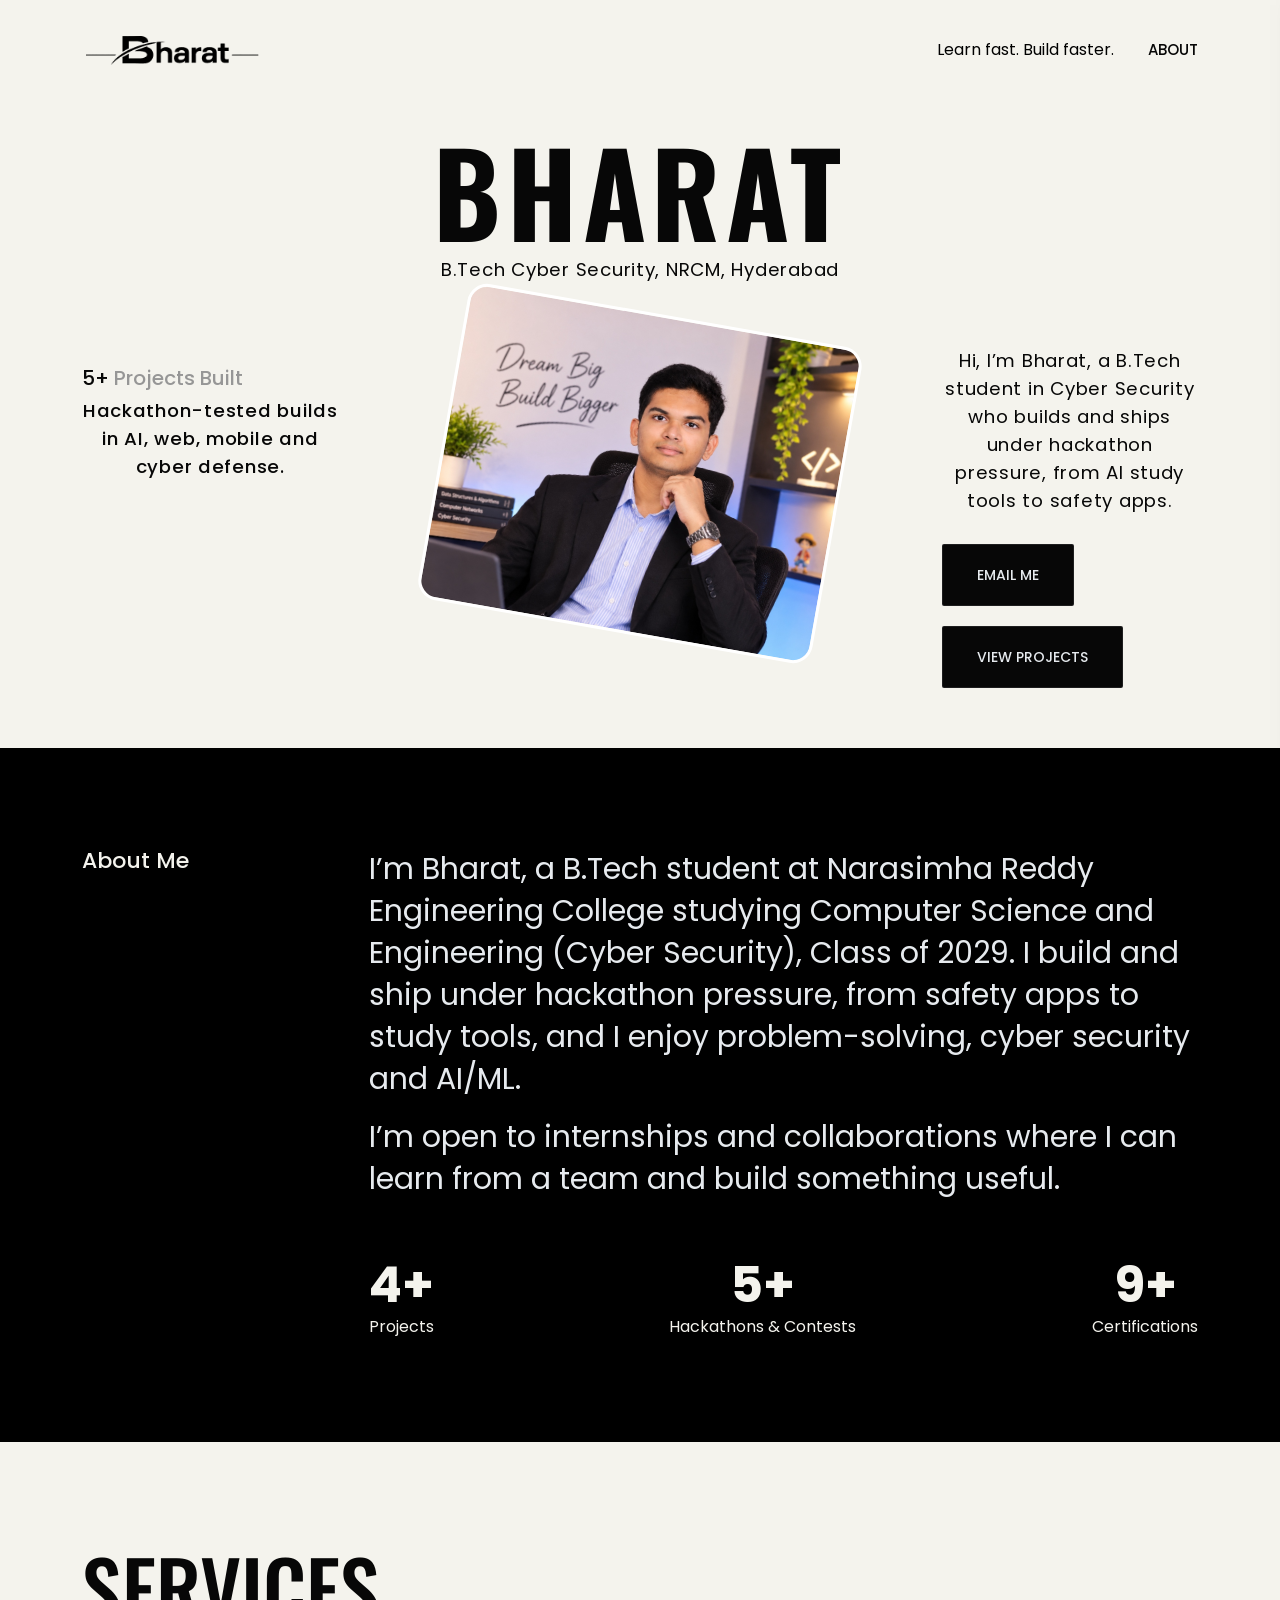
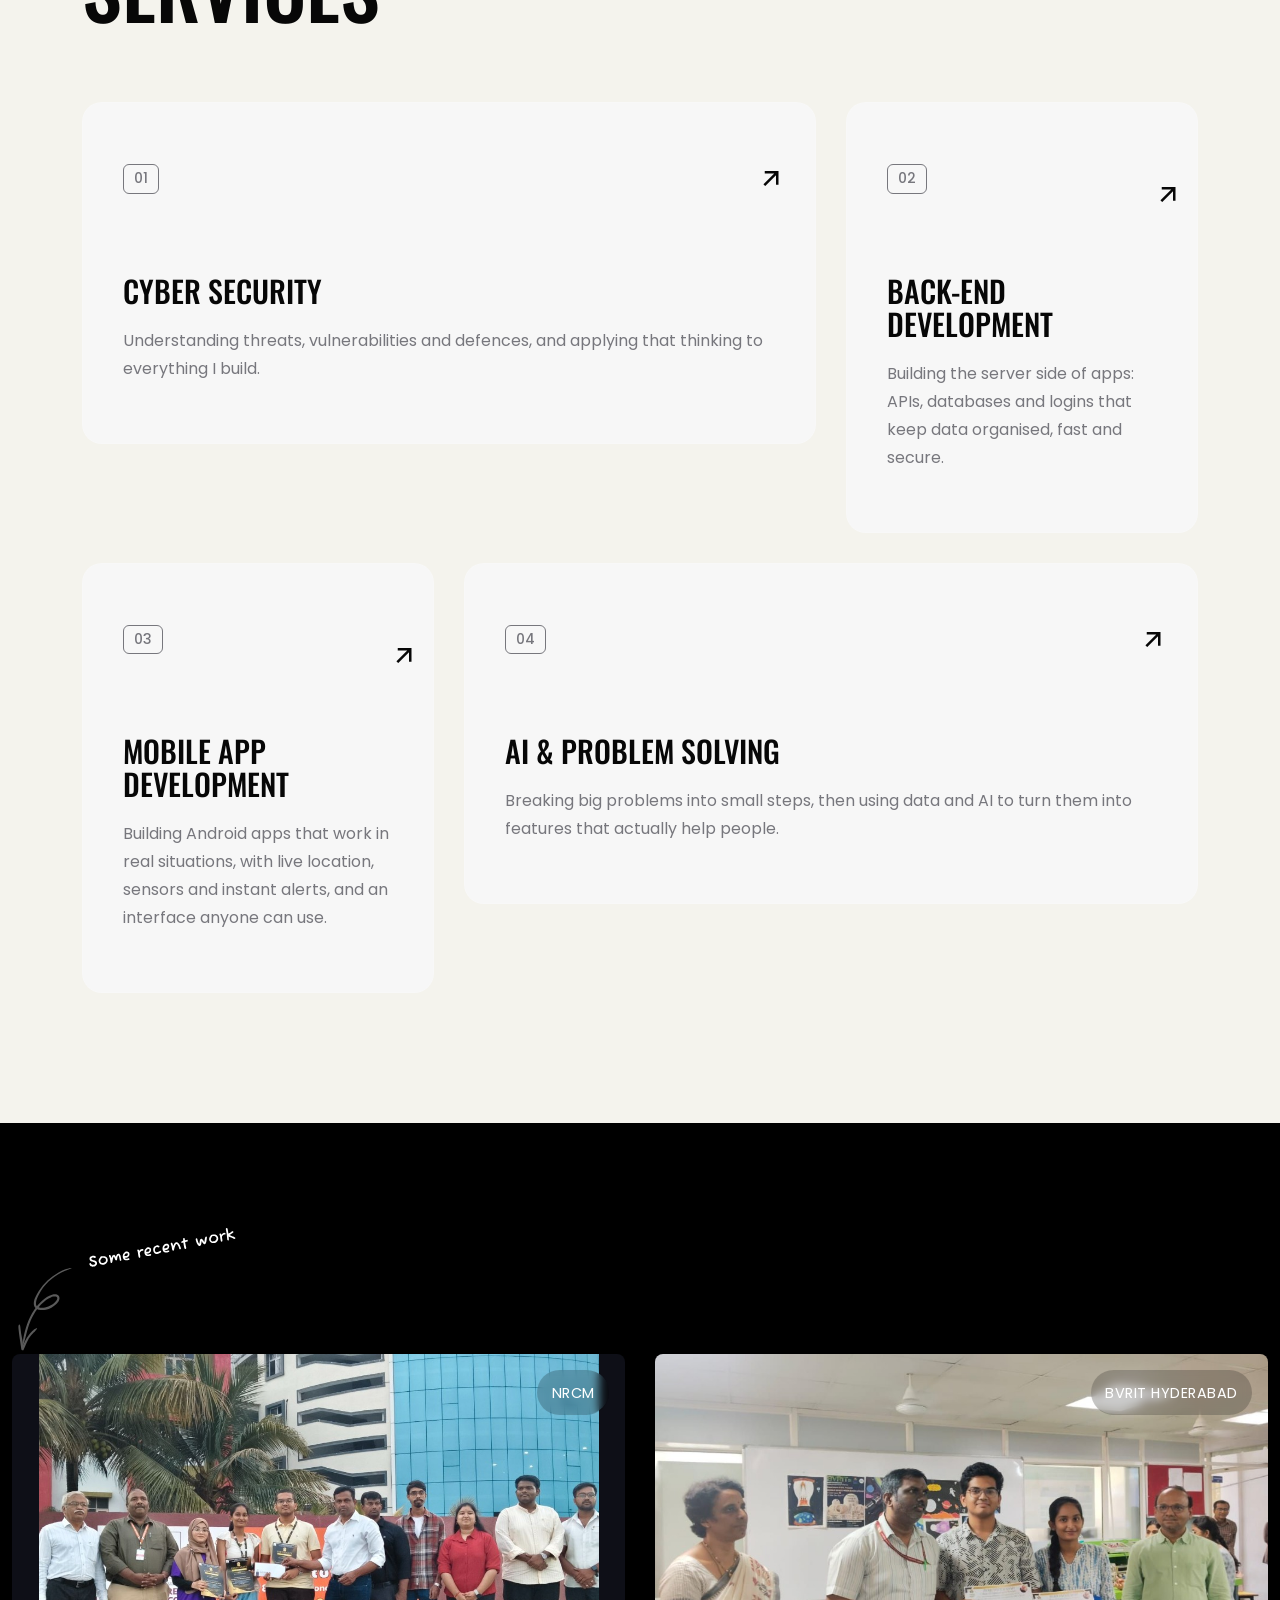
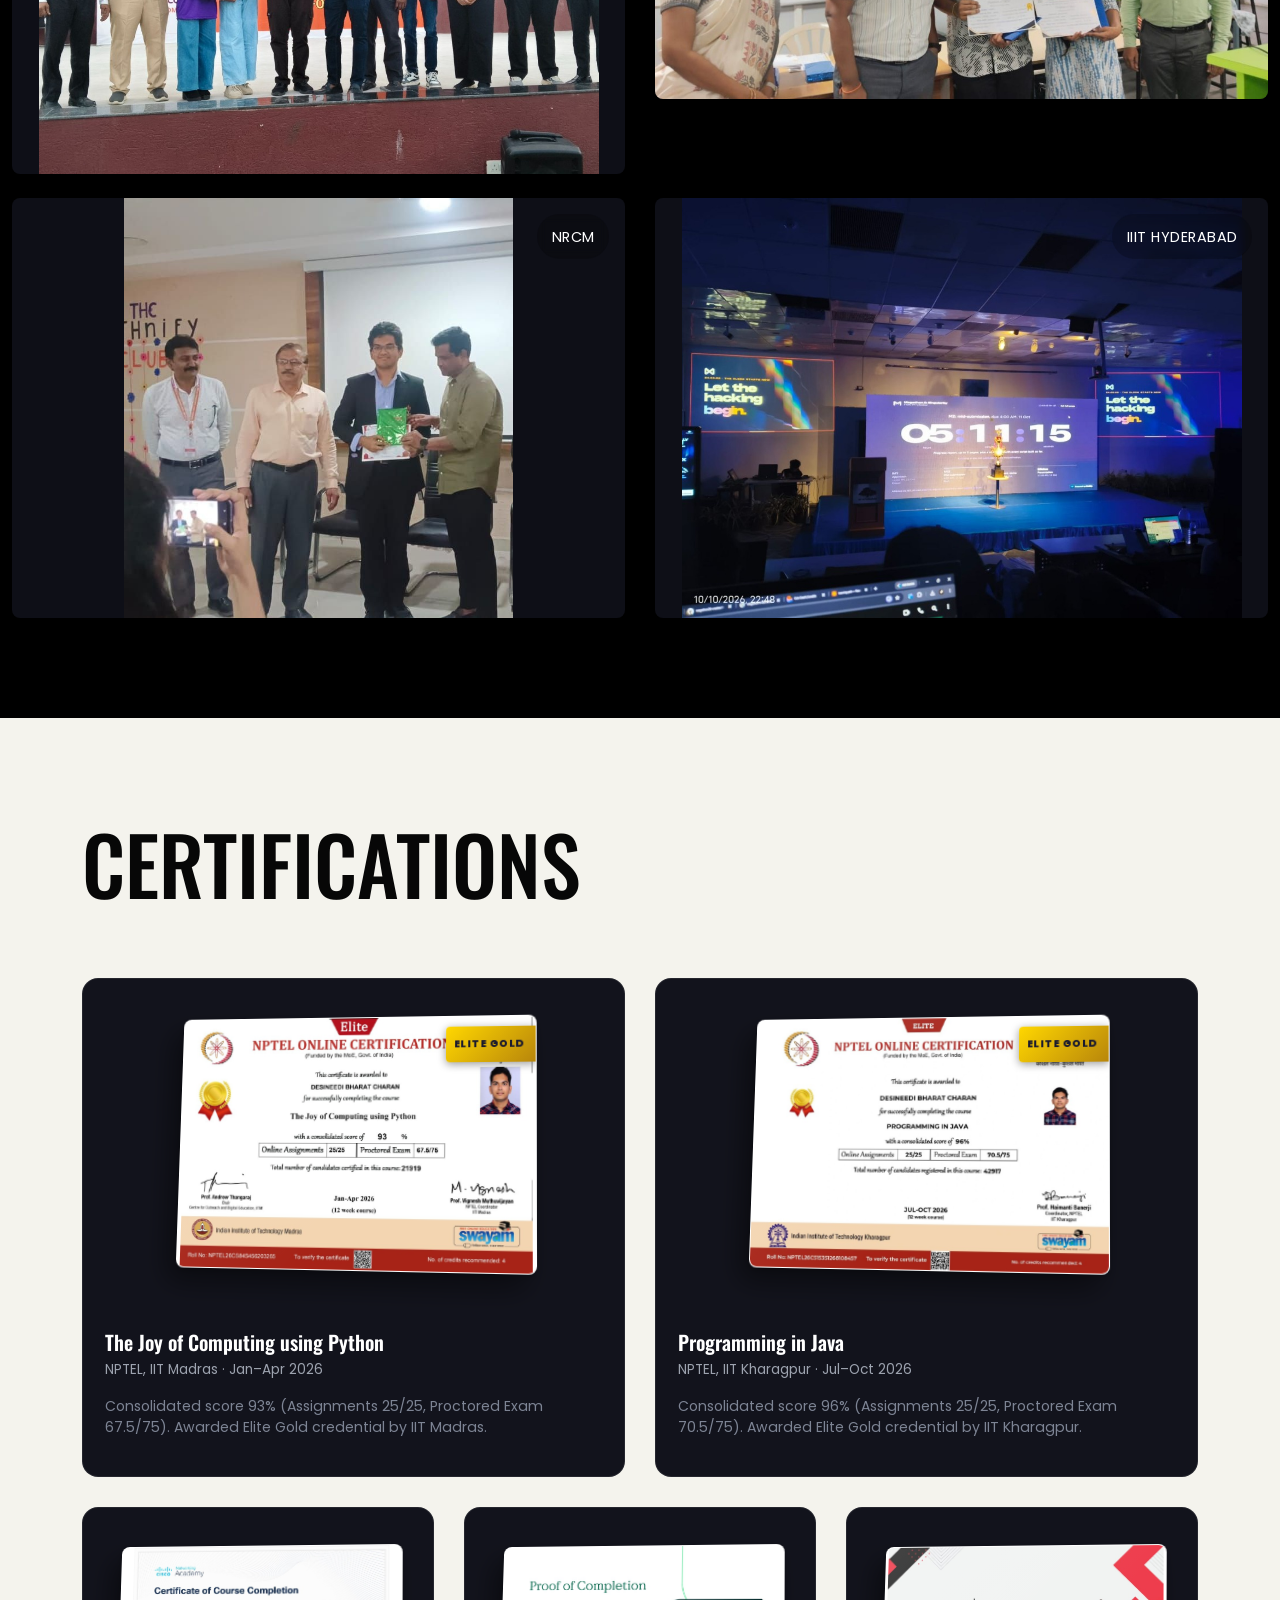
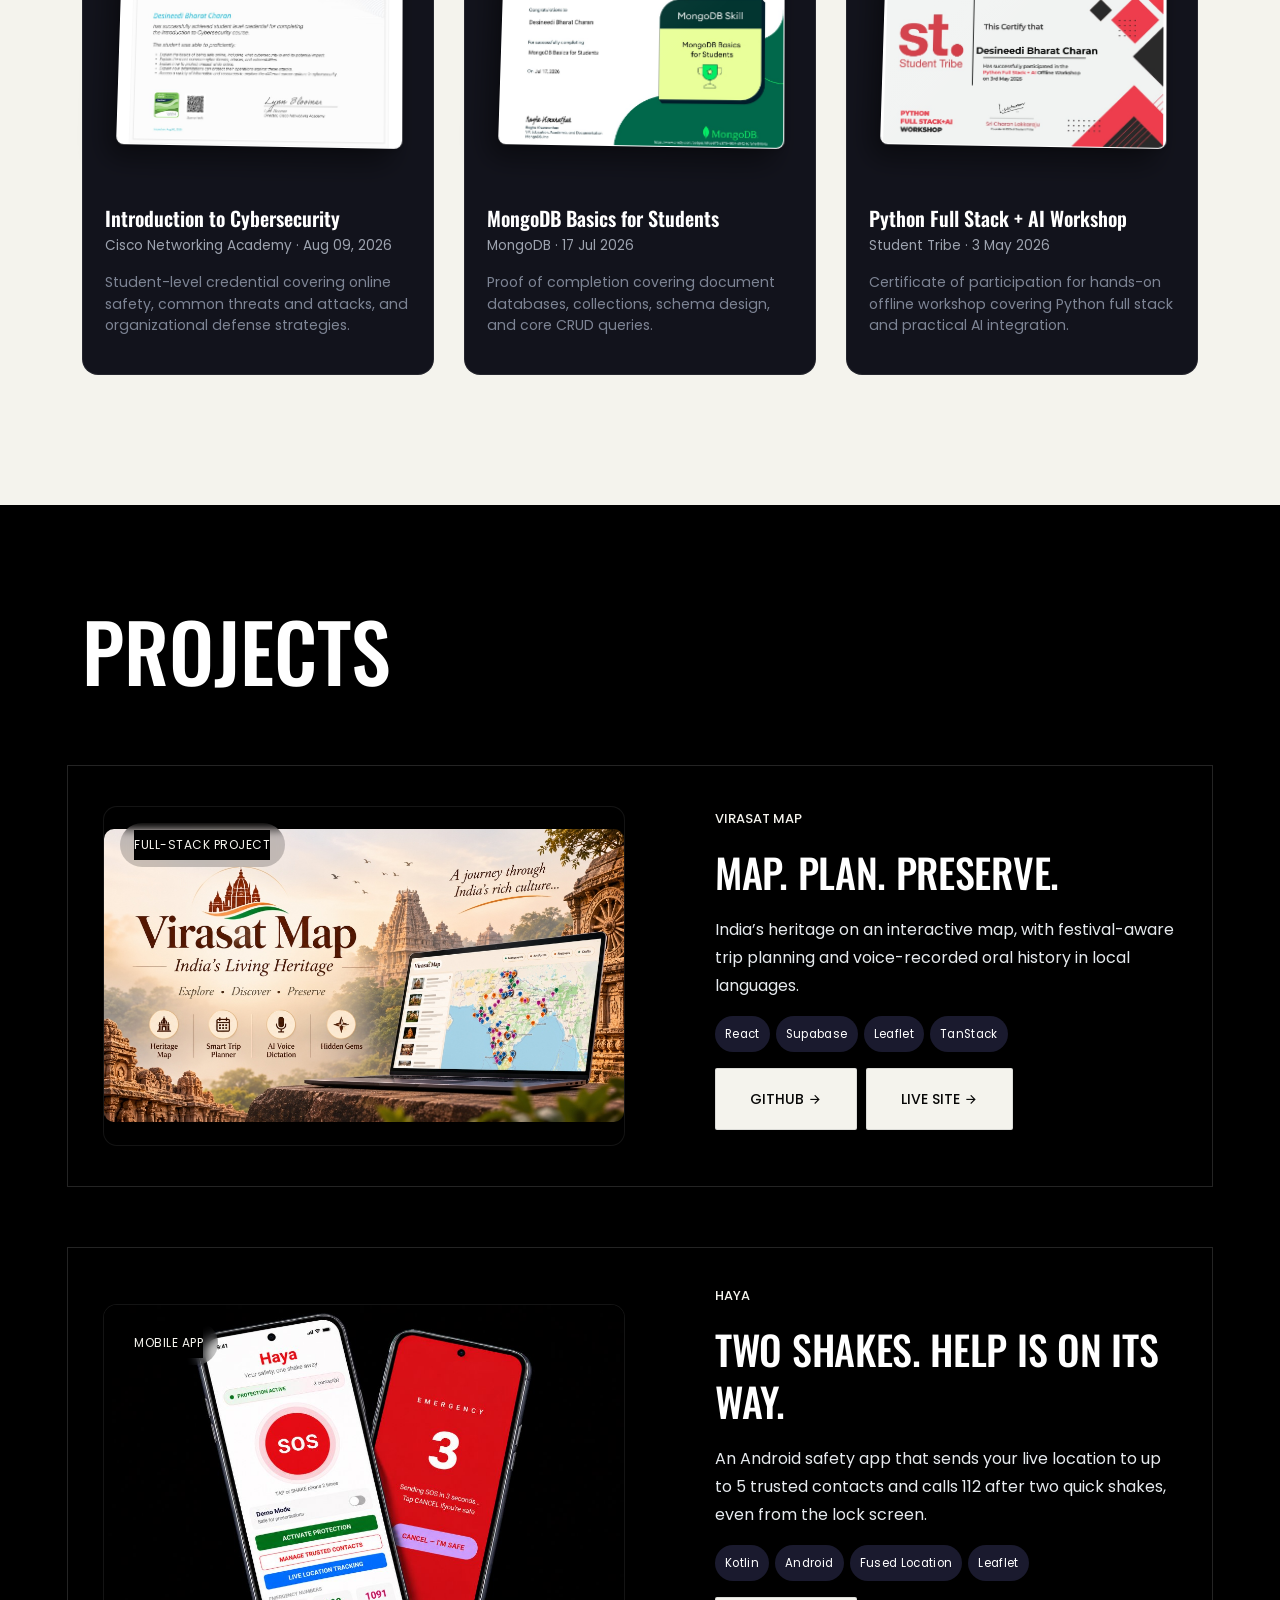
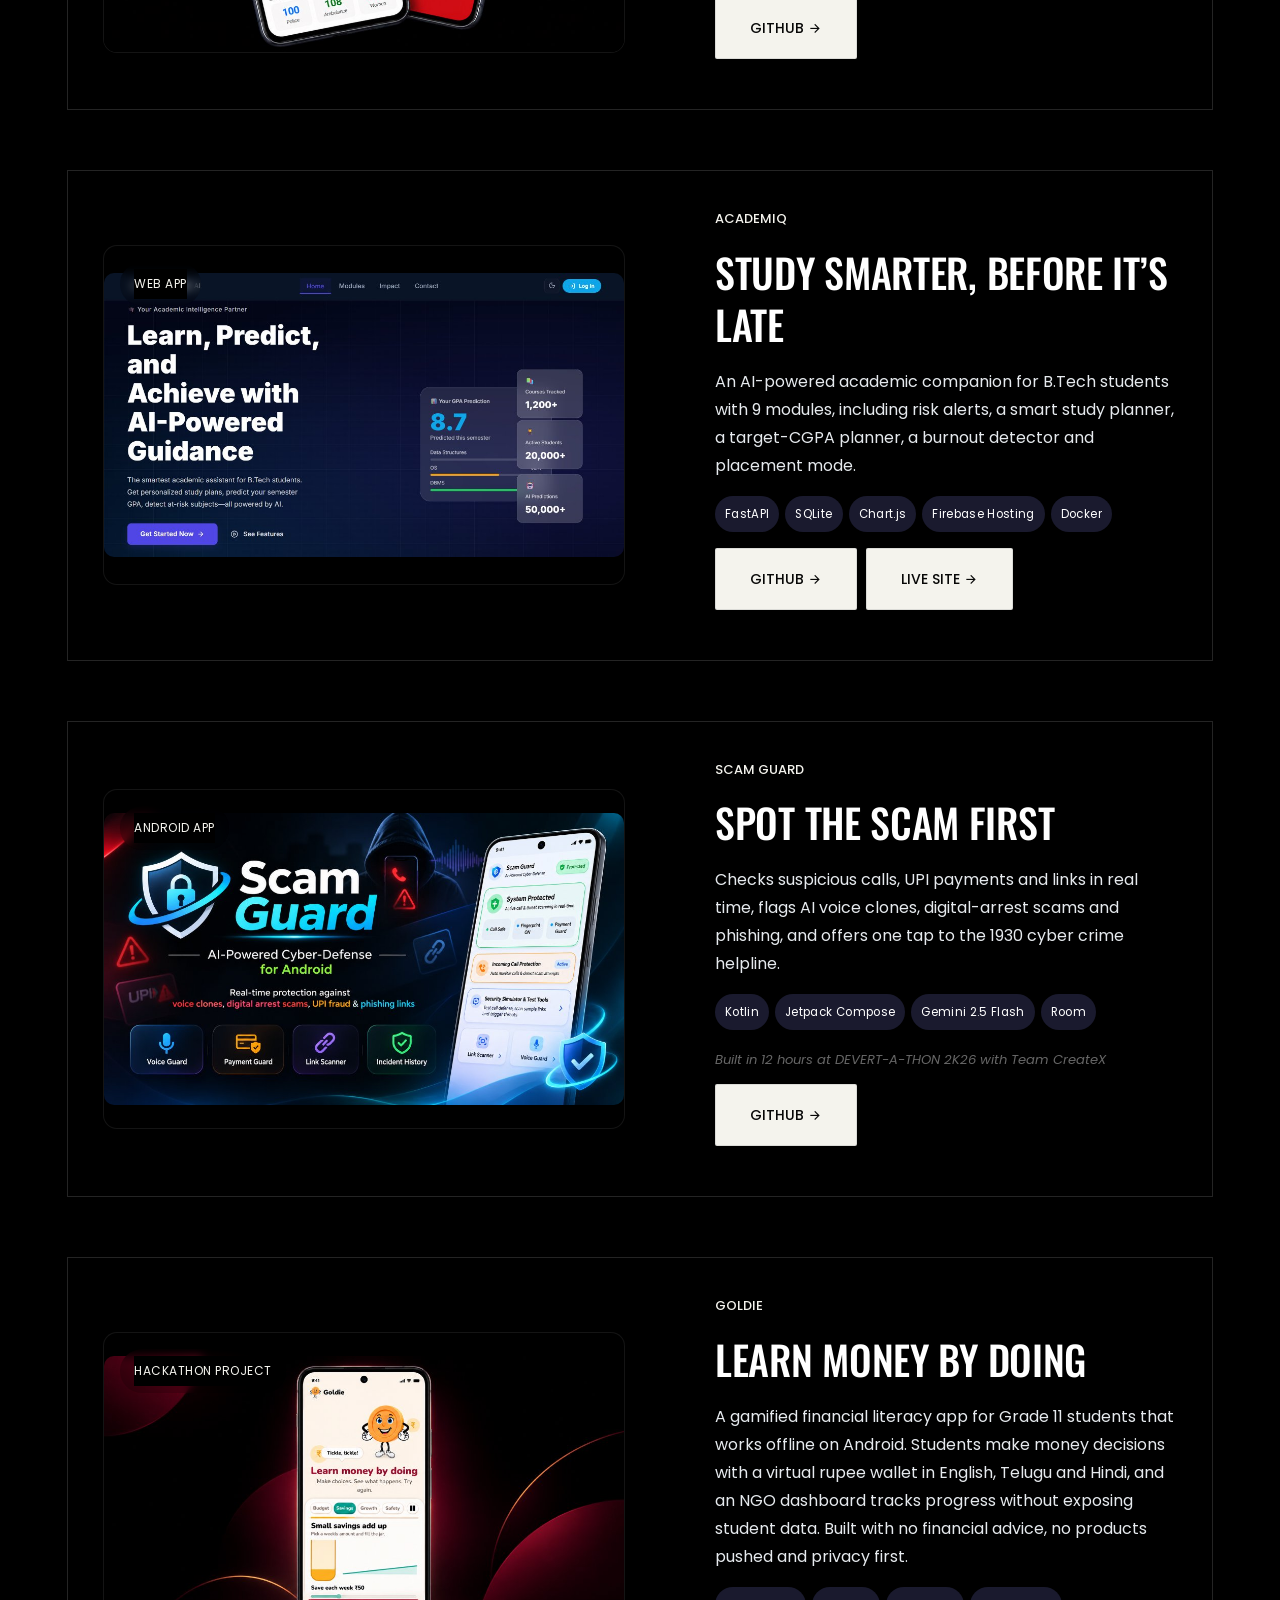
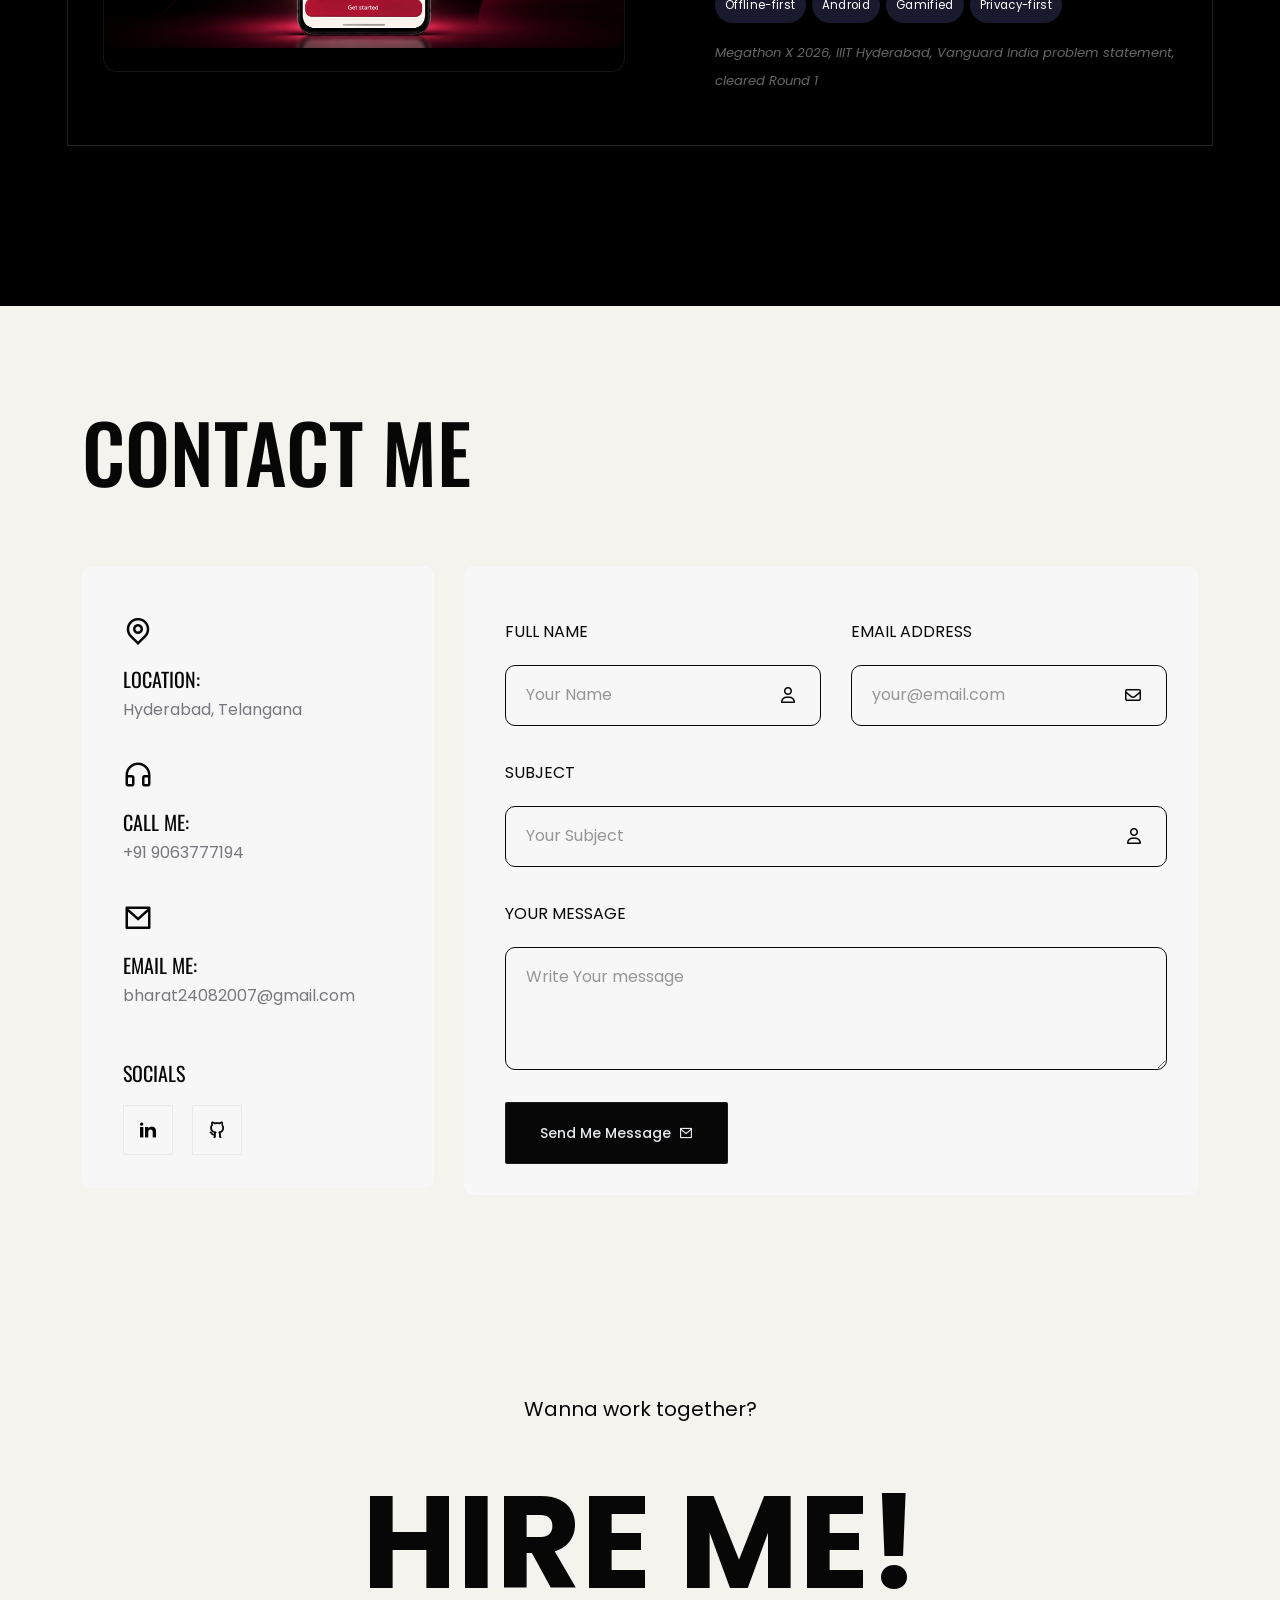
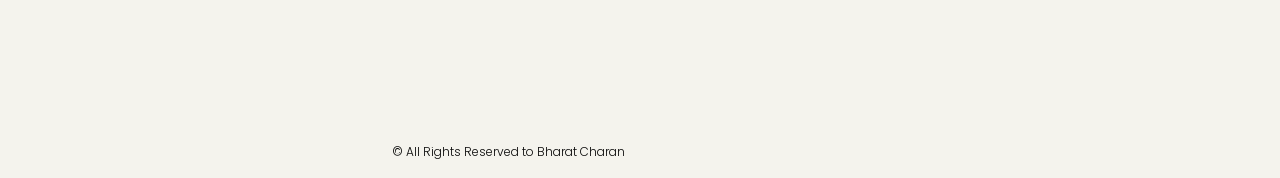
==== commit 84ef7ff9: "feat: Restore prominent hero name and subtitle with clean non-overlapping layout" ====
--- a/index.html
+++ b/index.html
@@ -131,6 +131,16 @@
     <section id="home" class="main-hero-area">
         <div class="container">
             <div class="row">
+                <div class="col-lg-12">
+                    <!-- START HERO DESIGN AREA -->
+                    <div class="hero-content wow fadeInUp text-center delay-0-2s">
+                        <h2>BHARAT</h2>
+                        <p style="font-size:1.1rem;margin-top:0.5rem;letter-spacing:0.05em;">B.Tech Cyber Security, NRCM, Hyderabad</p>
+                    </div>
+                    <!-- / END HERO DESIGN AREA -->
+                </div>
+            </div>
+            <div class="row">
                 <div class="col-lg-3 pt-30">
                     <!-- START HERO DESIGN AREA -->
                     <div class="hero-content wow fadeInUp delay-0-2s">
--- a/assets/css/bharat-custom.css
+++ b/assets/css/bharat-custom.css
@@ -291,11 +291,29 @@
     line-height: 1.35 !important;
 }
 
-/* ------ Hero image alignment (without background text) ------ */
+/* ------ Hero section layout & Name styling ------ */
 .main-hero-area {
-    padding-top: 140px !important;
+    padding-top: 130px !important;
     padding-bottom: 50px !important;
 }
+
+.main-hero-area .hero-content h2 {
+    font-size: clamp(3.5rem, 9vw, 8.5rem) !important;
+    font-weight: 700 !important;
+    letter-spacing: 0.05em !important;
+    line-height: 1.05 !important;
+    margin-bottom: 0.3rem !important;
+    text-align: center !important;
+}
+
+.main-hero-area .hero-content p {
+    font-size: 1.15rem !important;
+    letter-spacing: 0.04em !important;
+    margin-top: 0.3rem !important;
+    margin-bottom: 1.8rem !important;
+    text-align: center !important;
+}
+
 .hero-image img {
     margin-top: 0 !important;
 }
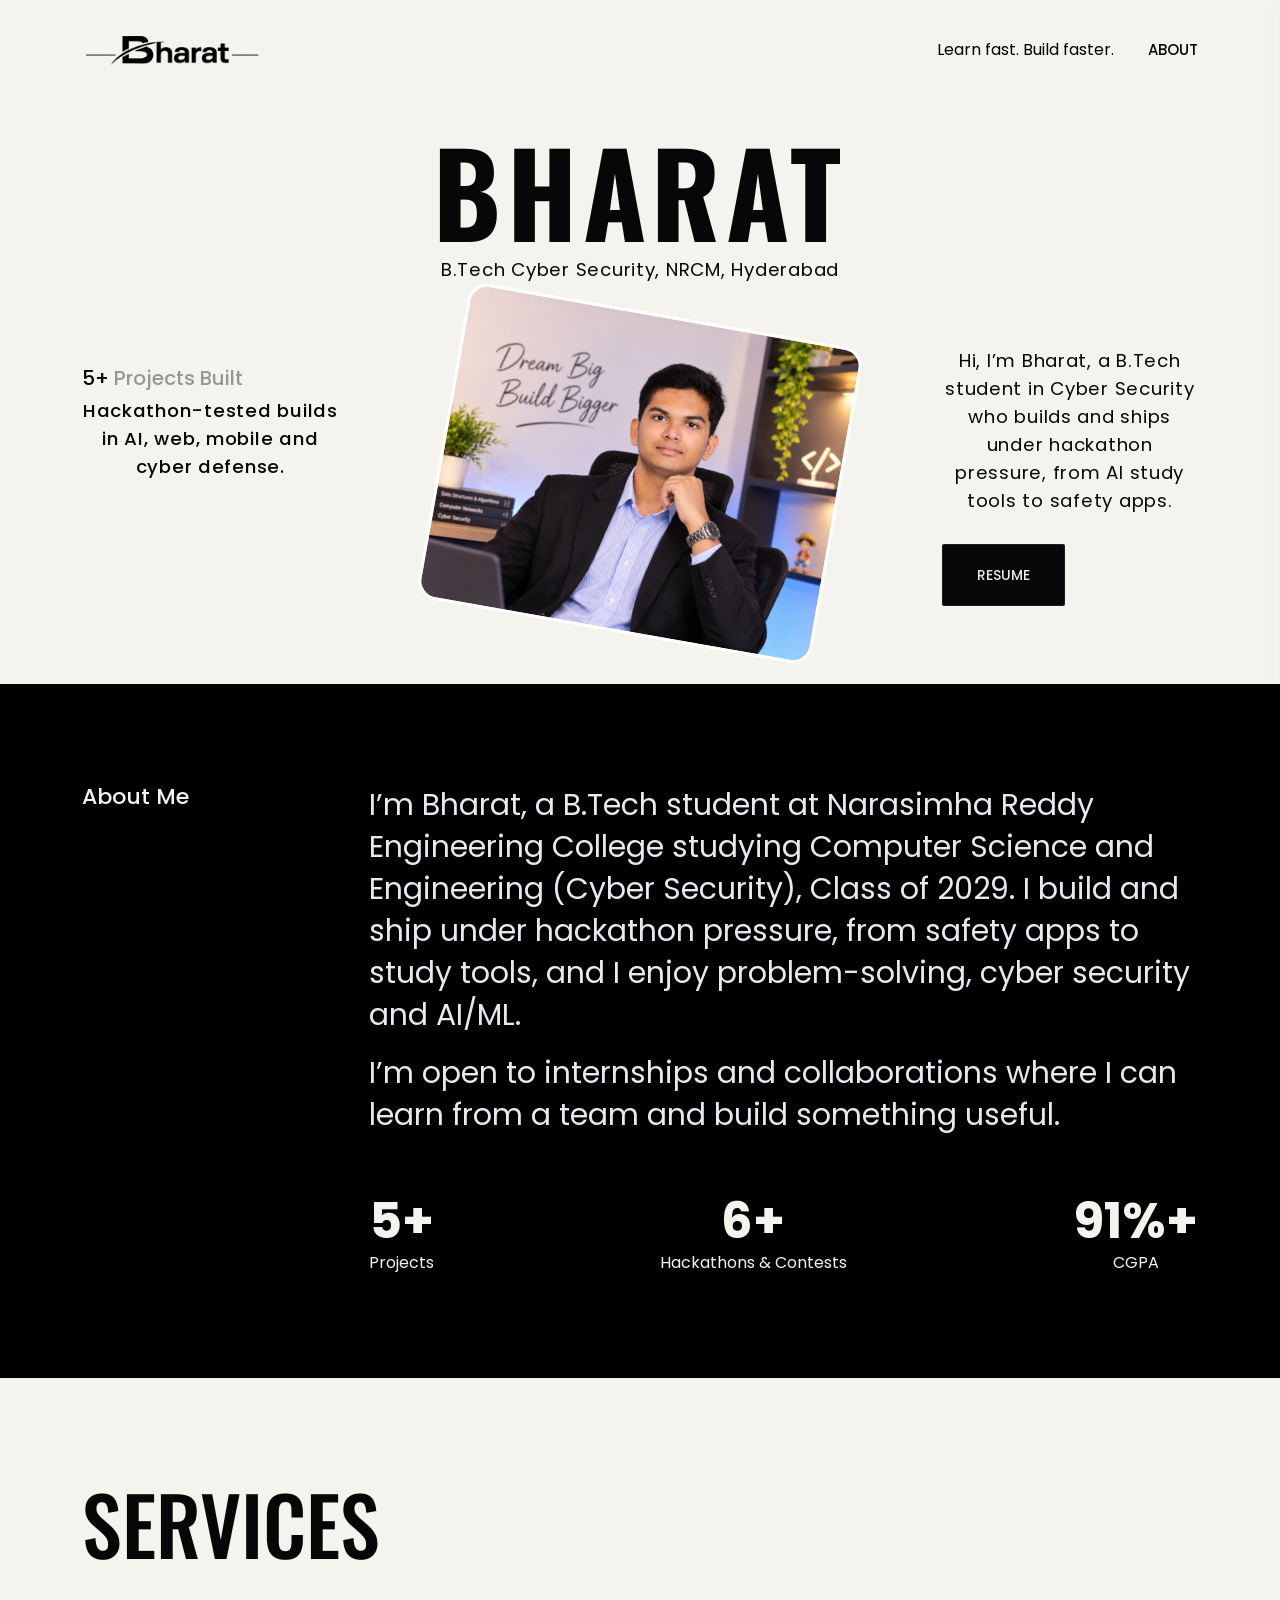
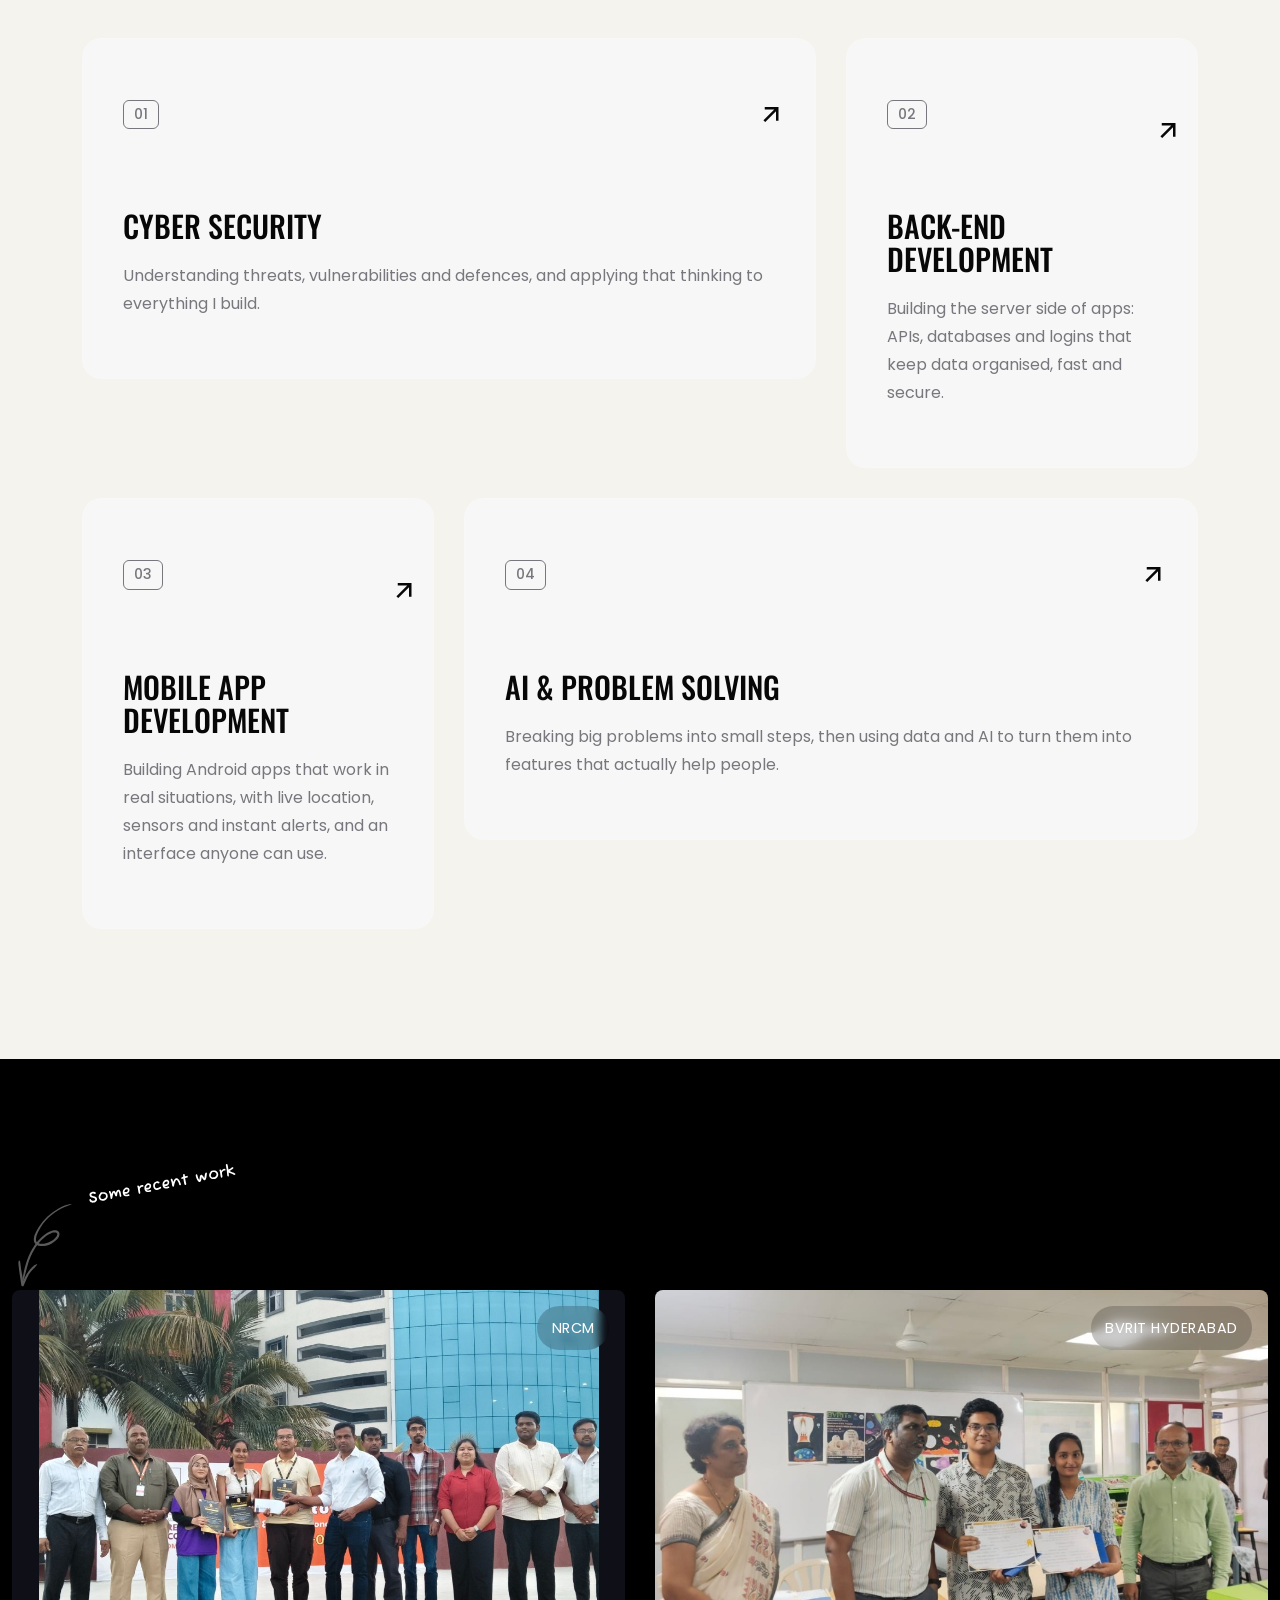
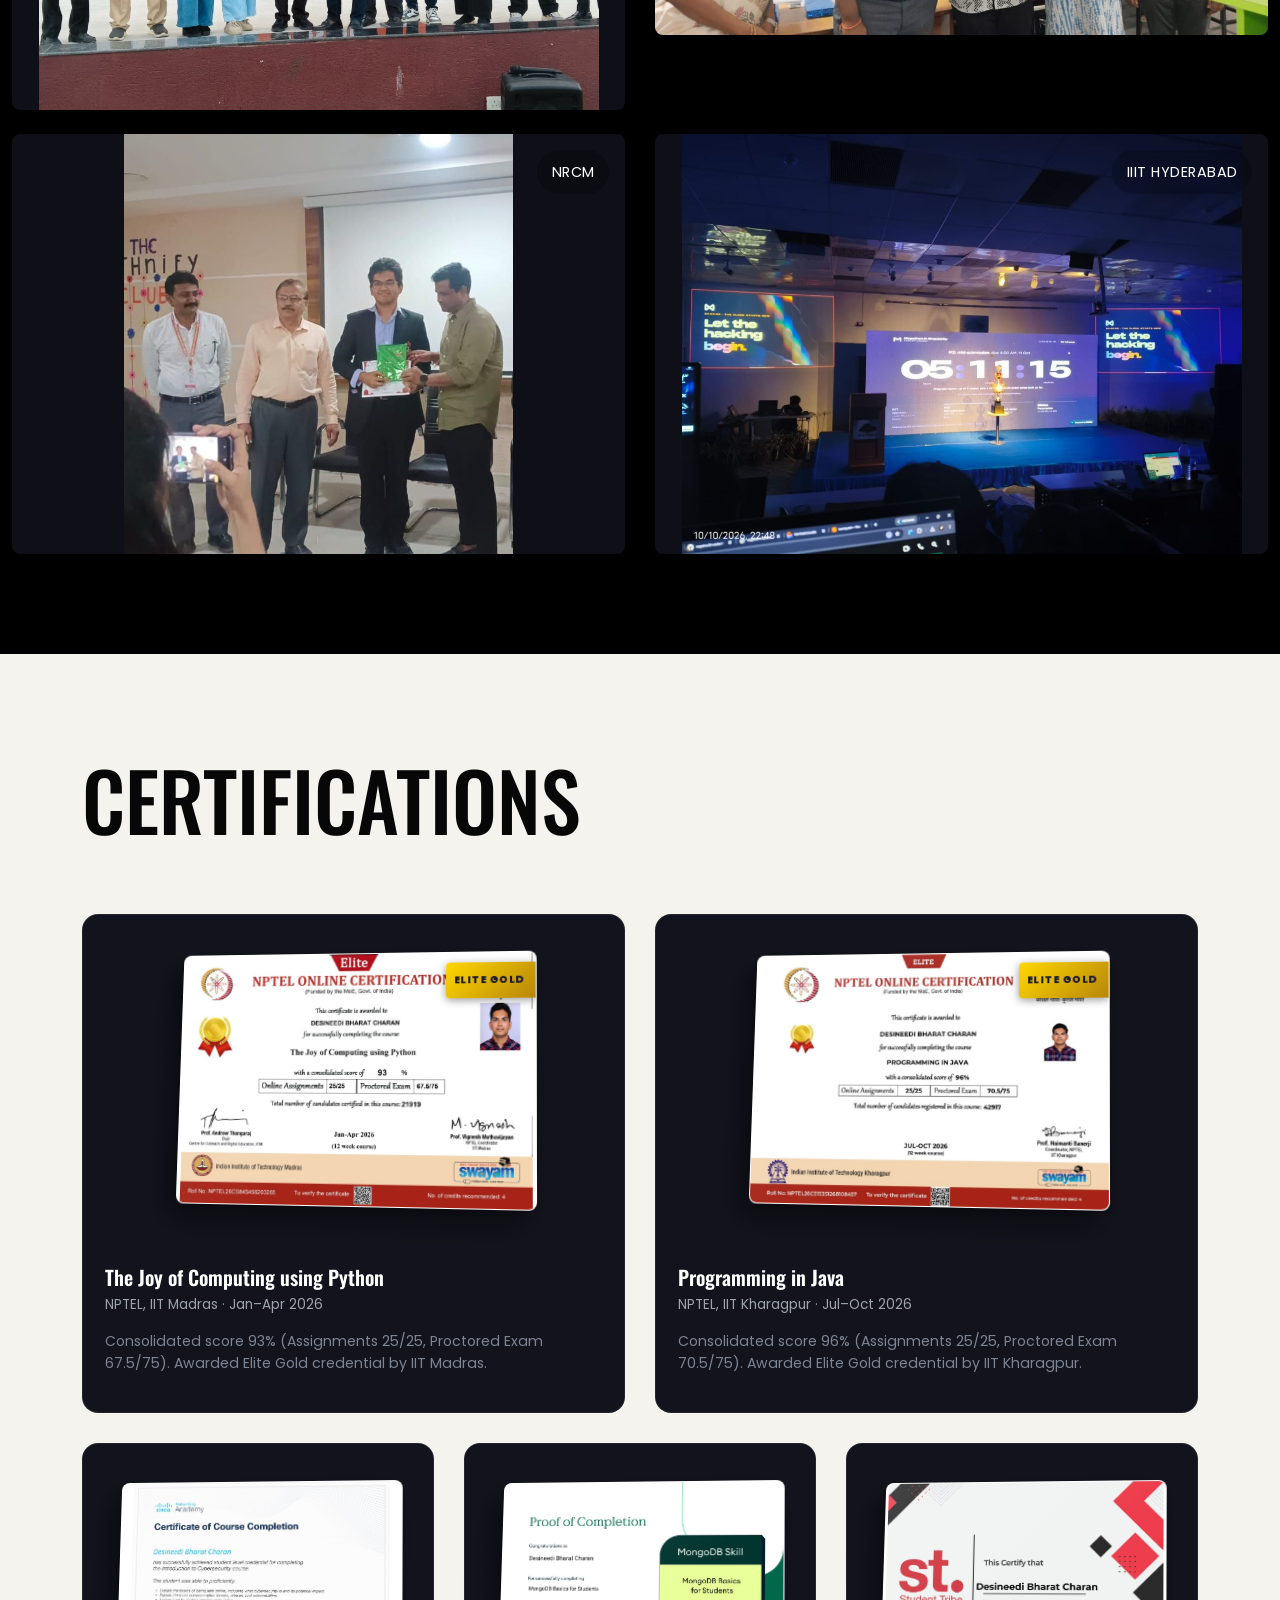
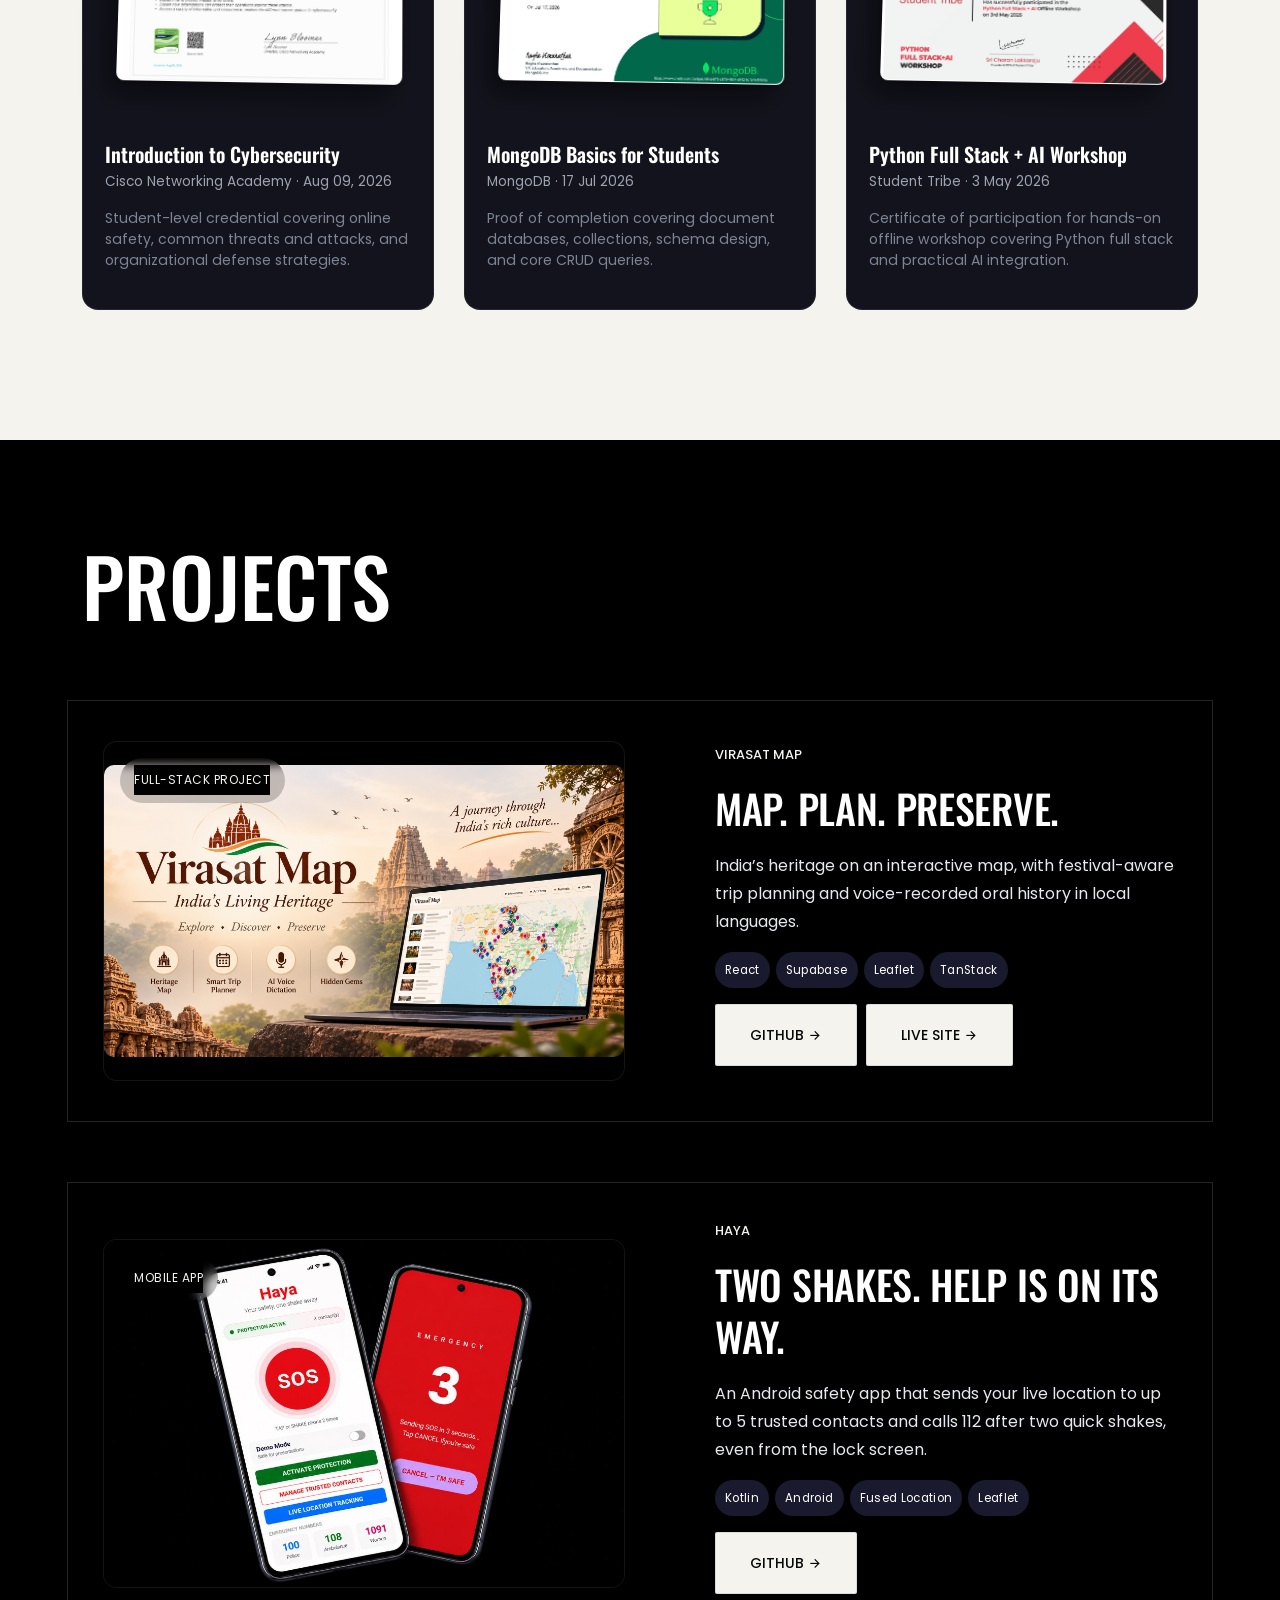
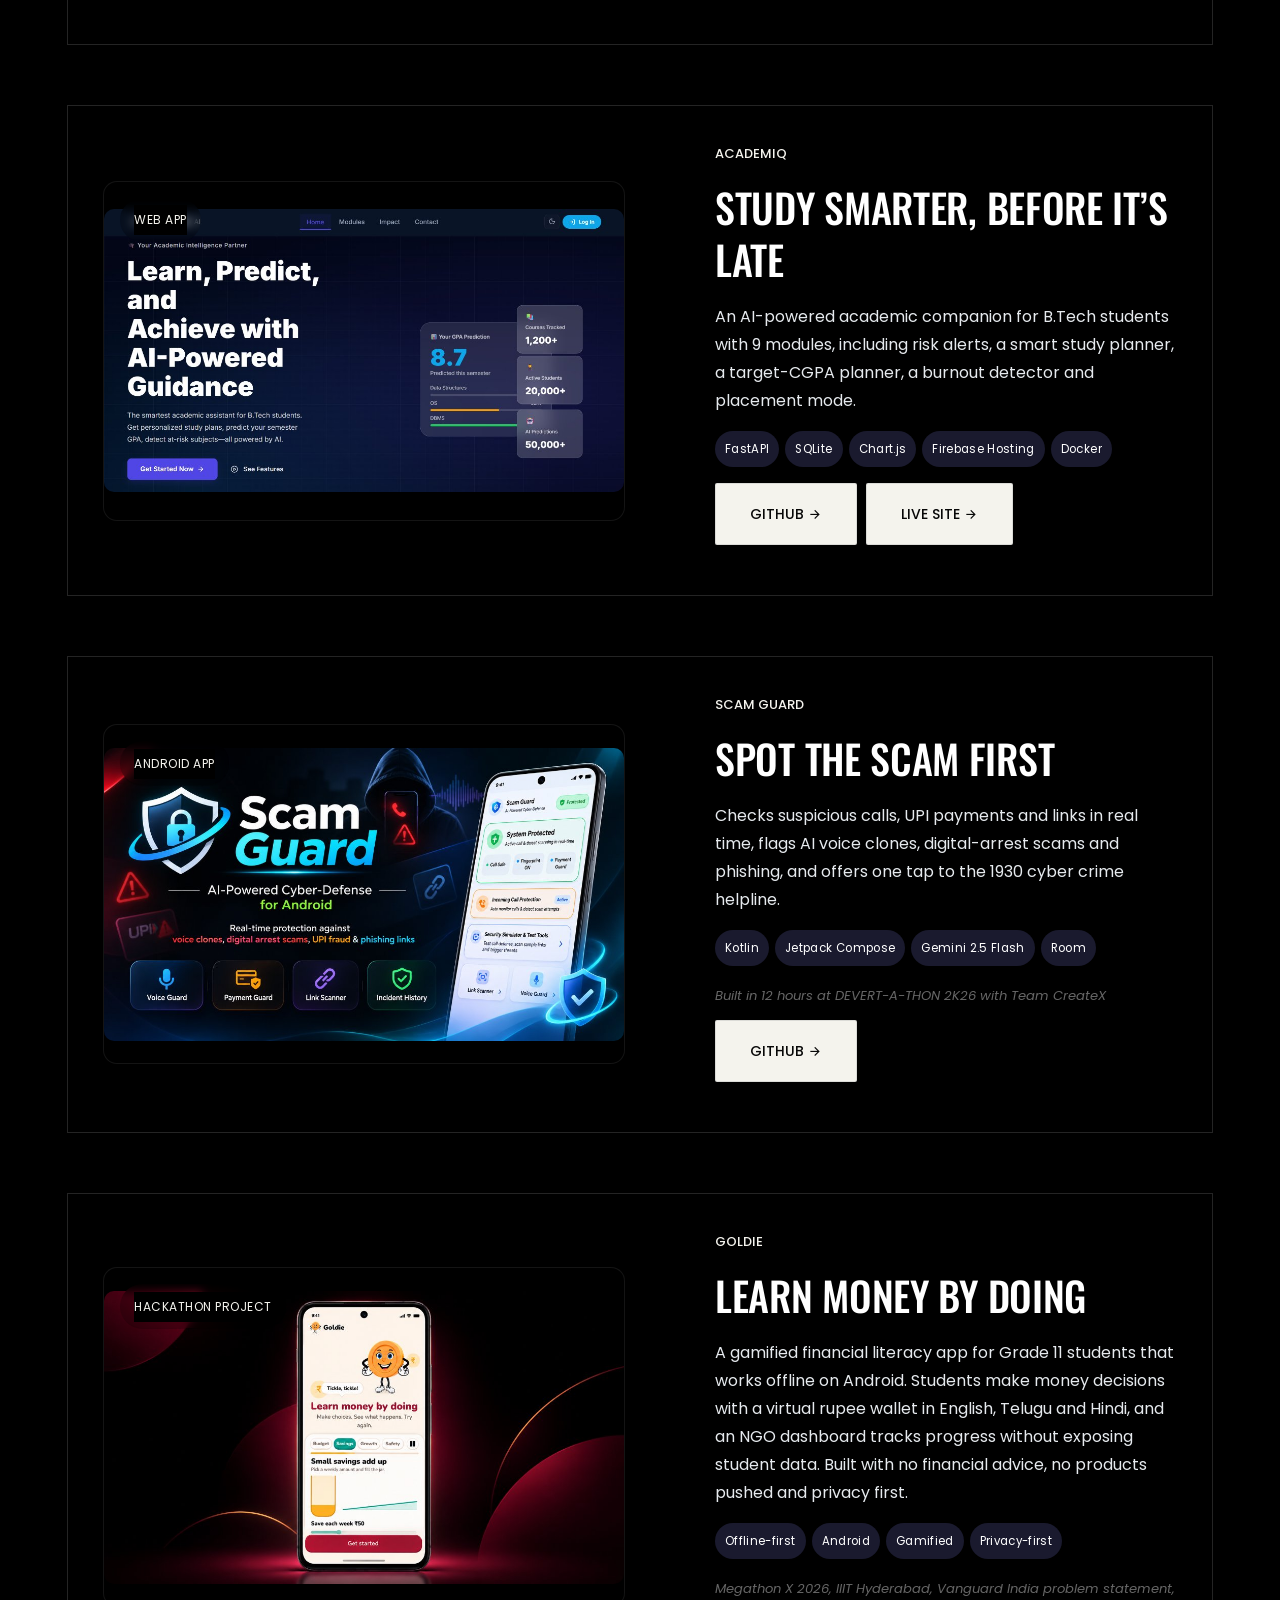
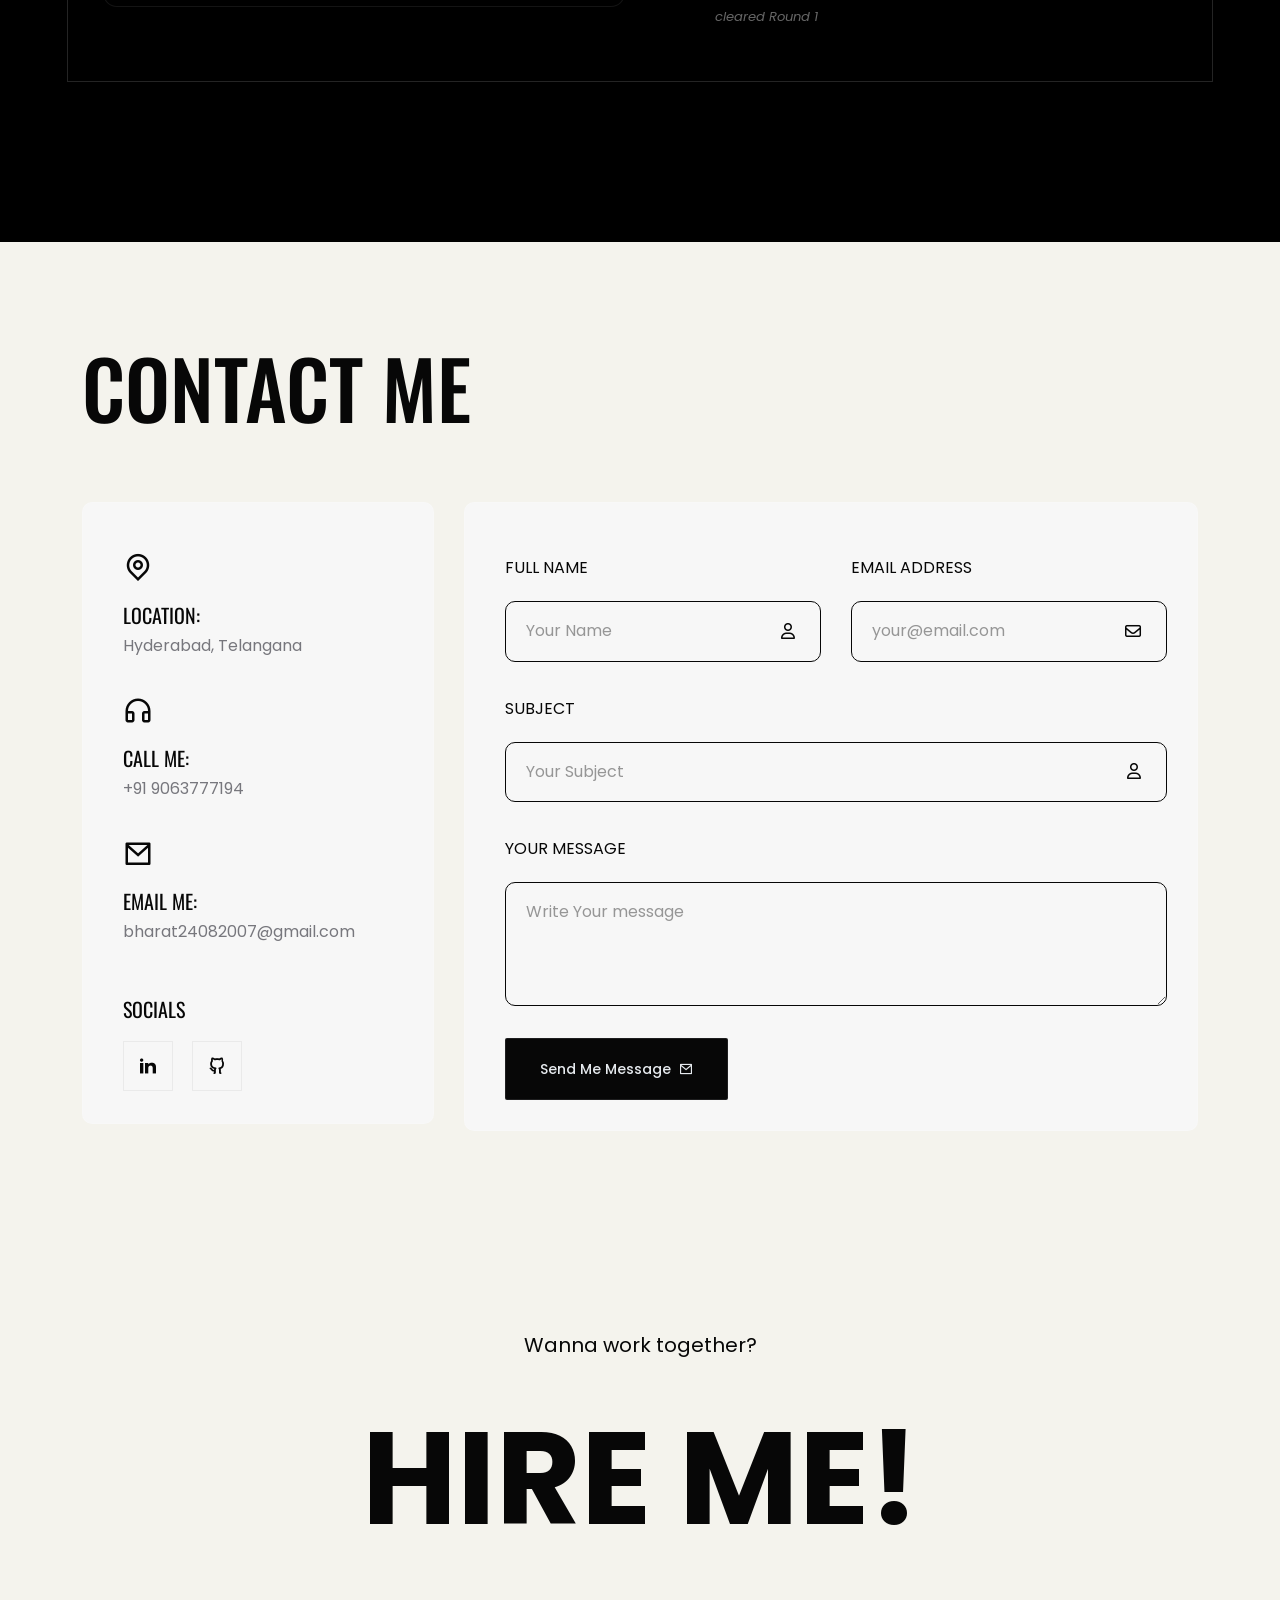
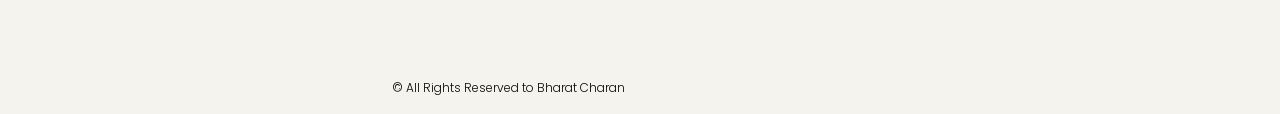
==== commit 77bcca5e: "feat: Replace hero CTA with RESUME button linking to resume.pdf and update counter to 91% CGPA" ====
--- a/index.html
+++ b/index.html
@@ -161,8 +161,7 @@
                 <div class="col-lg-3 pt-30">
                     <div class="hero-content wow fadeInUp delay-0-4s">
                         <p>Hi, I’m Bharat, a B.Tech student in Cyber Security who builds and ships under hackathon pressure, from AI study tools to safety apps.</p>
-                        <a class="theme-btn" href="mailto:bharat24082007@gmail.com">EMAIL ME</a>
-                        <a class="theme-btn" href="#projects" style="margin-top:10px;">VIEW PROJECTS</a>
+                        <a class="theme-btn" href="assets/resume.pdf" target="_blank" rel="noopener noreferrer">RESUME</a>
                     </div>
                     <!-- / END HERO DESIGN AREA -->
                 </div>
@@ -195,8 +194,8 @@
                             <span class="counter-title">Hackathons &amp; Contests</span>
                         </div>
                         <div class="counter-item counter-text-wrap">
-                            <span class="count-text plus" data-speed="3000" data-stop="10">0</span>
-                            <span class="counter-title">Certifications</span>
+                            <span class="count-text percent" data-speed="3000" data-stop="91">0</span>
+                            <span class="counter-title">CGPA</span>
                         </div>
                     </div>
                     <!-- / END COUNTER DESIGN AREA -->
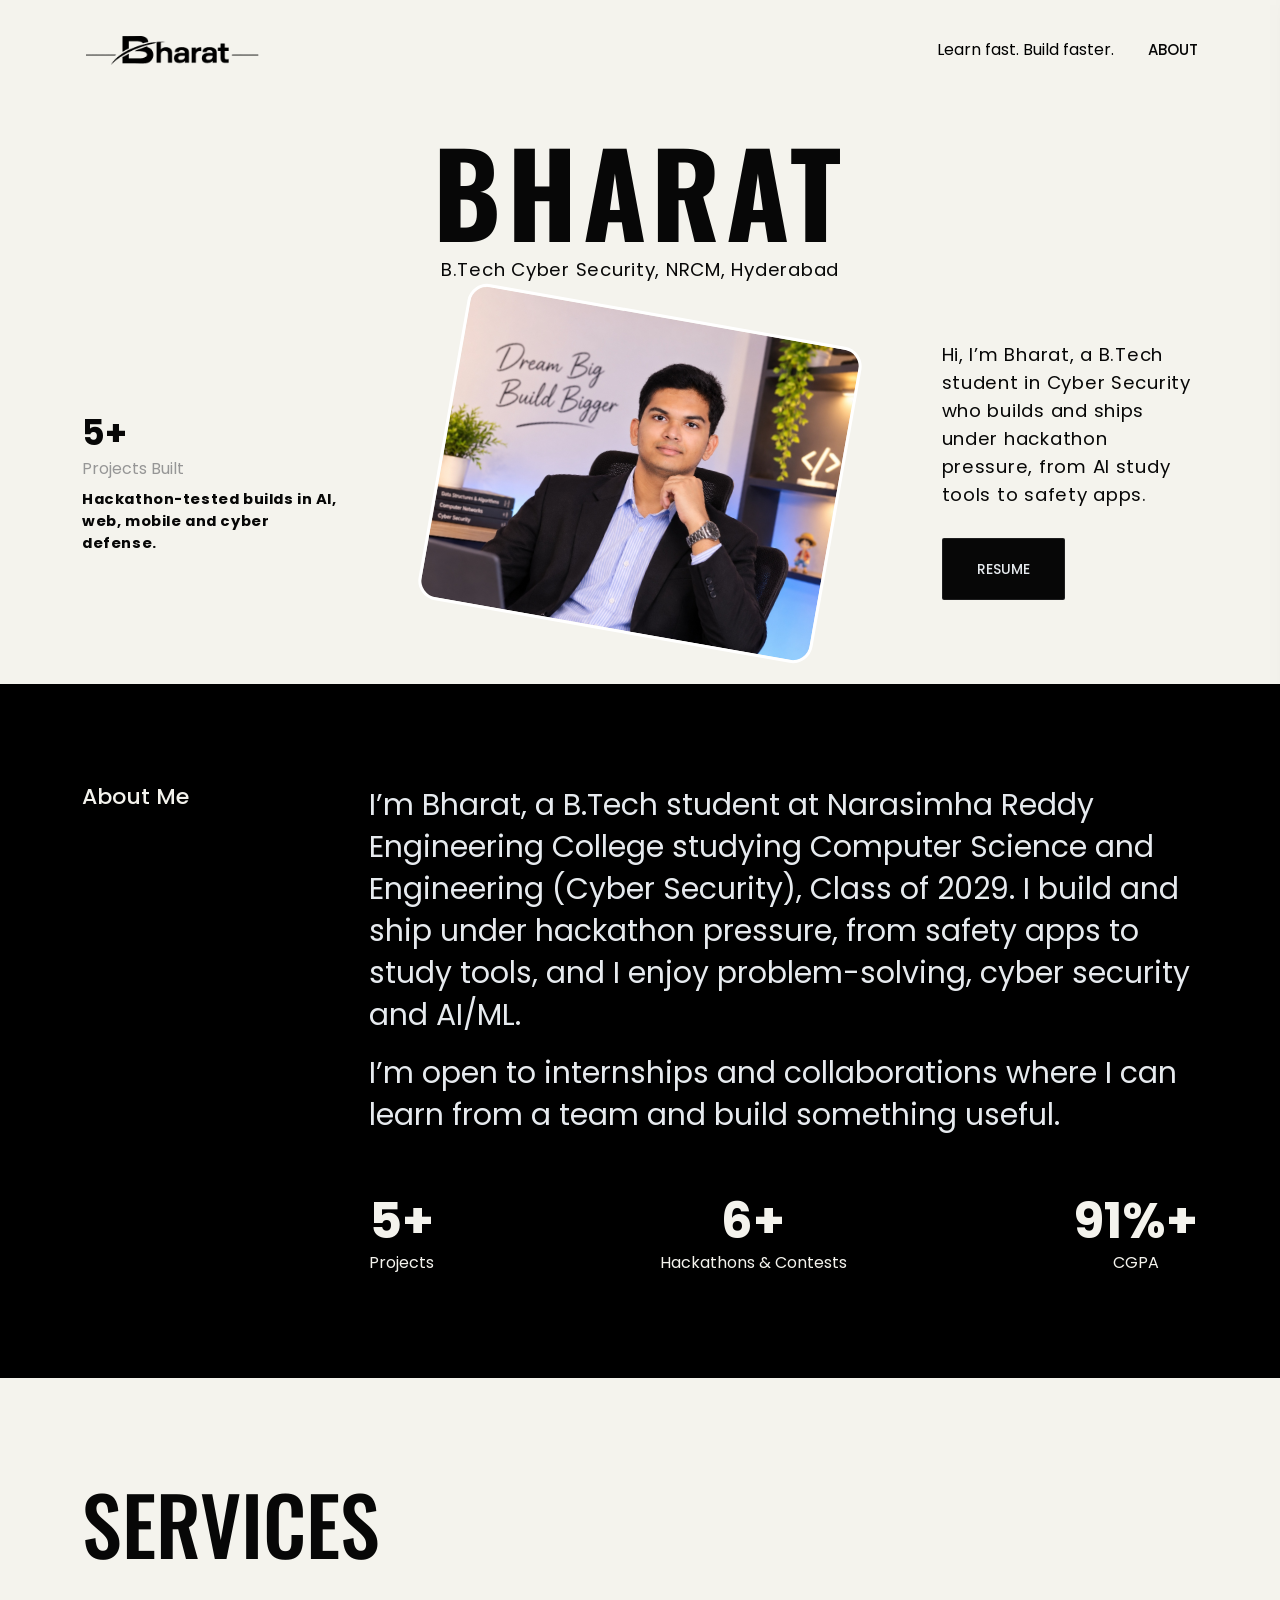
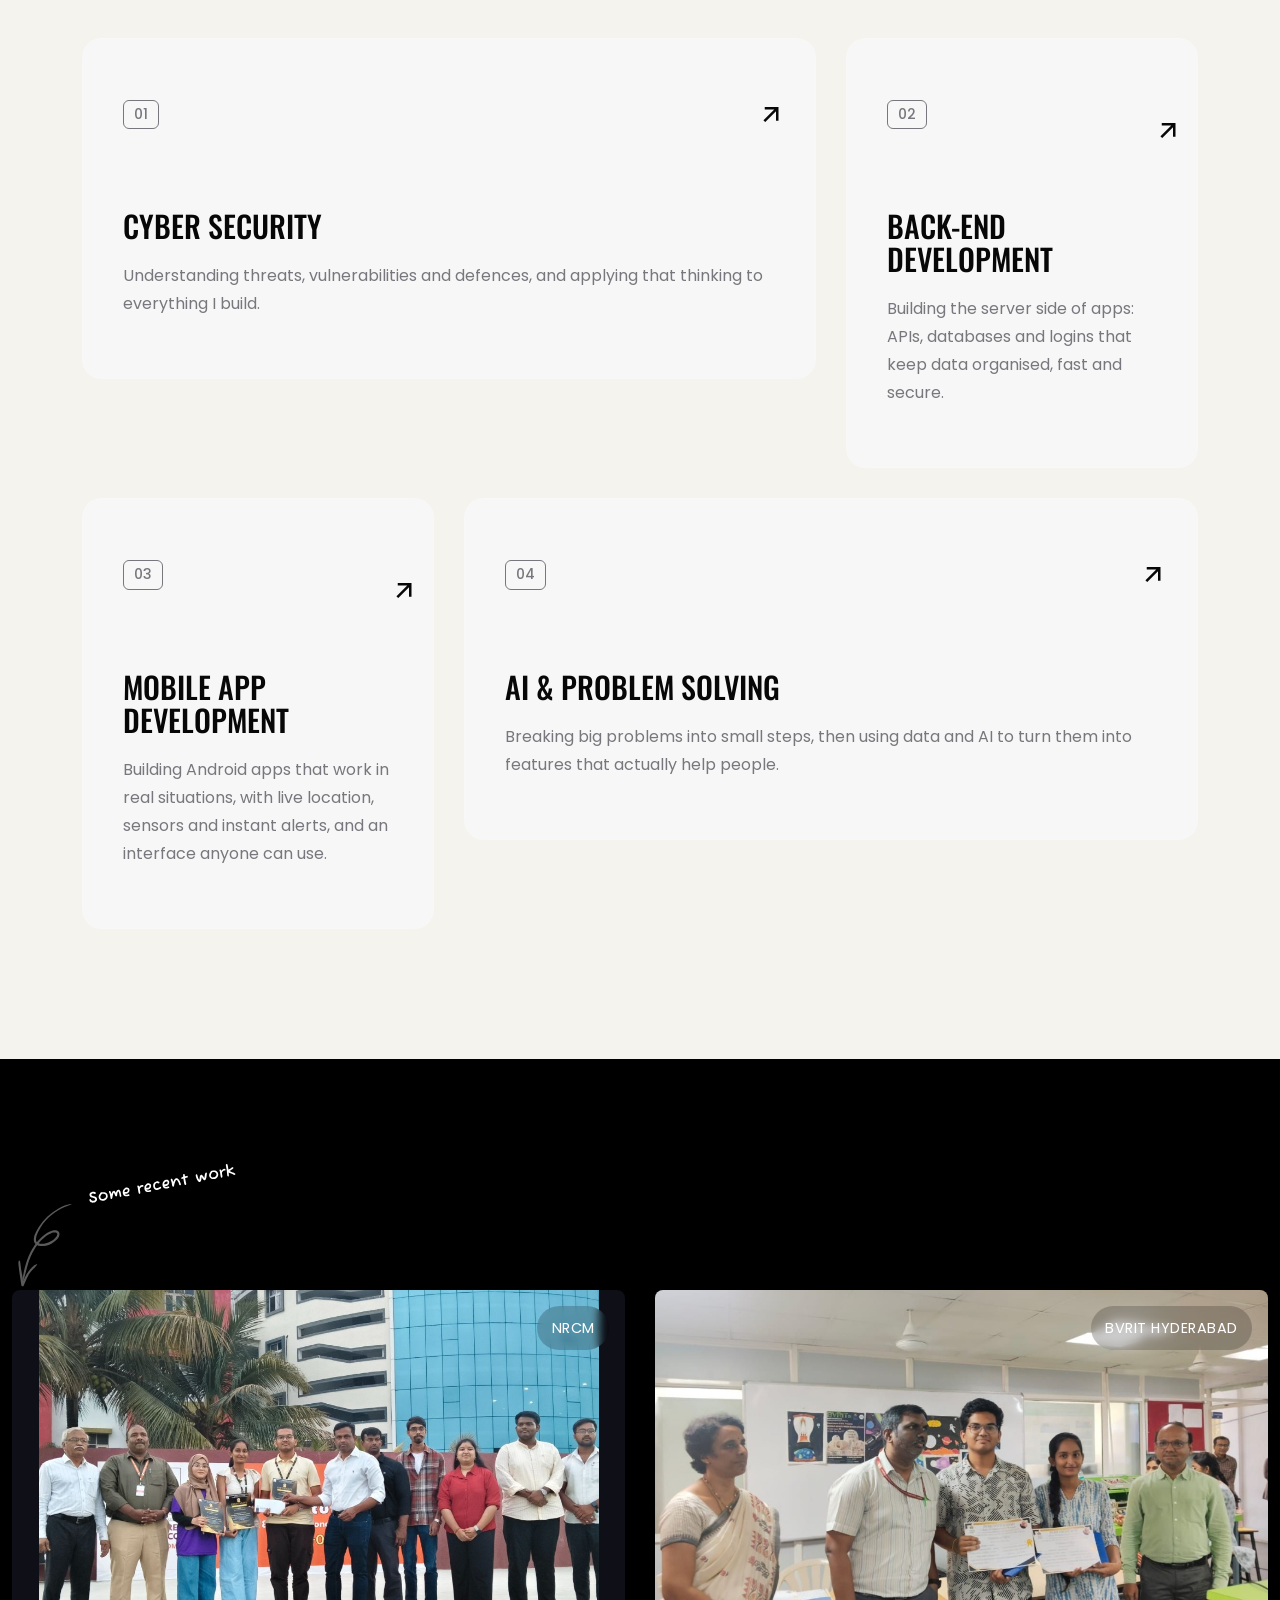
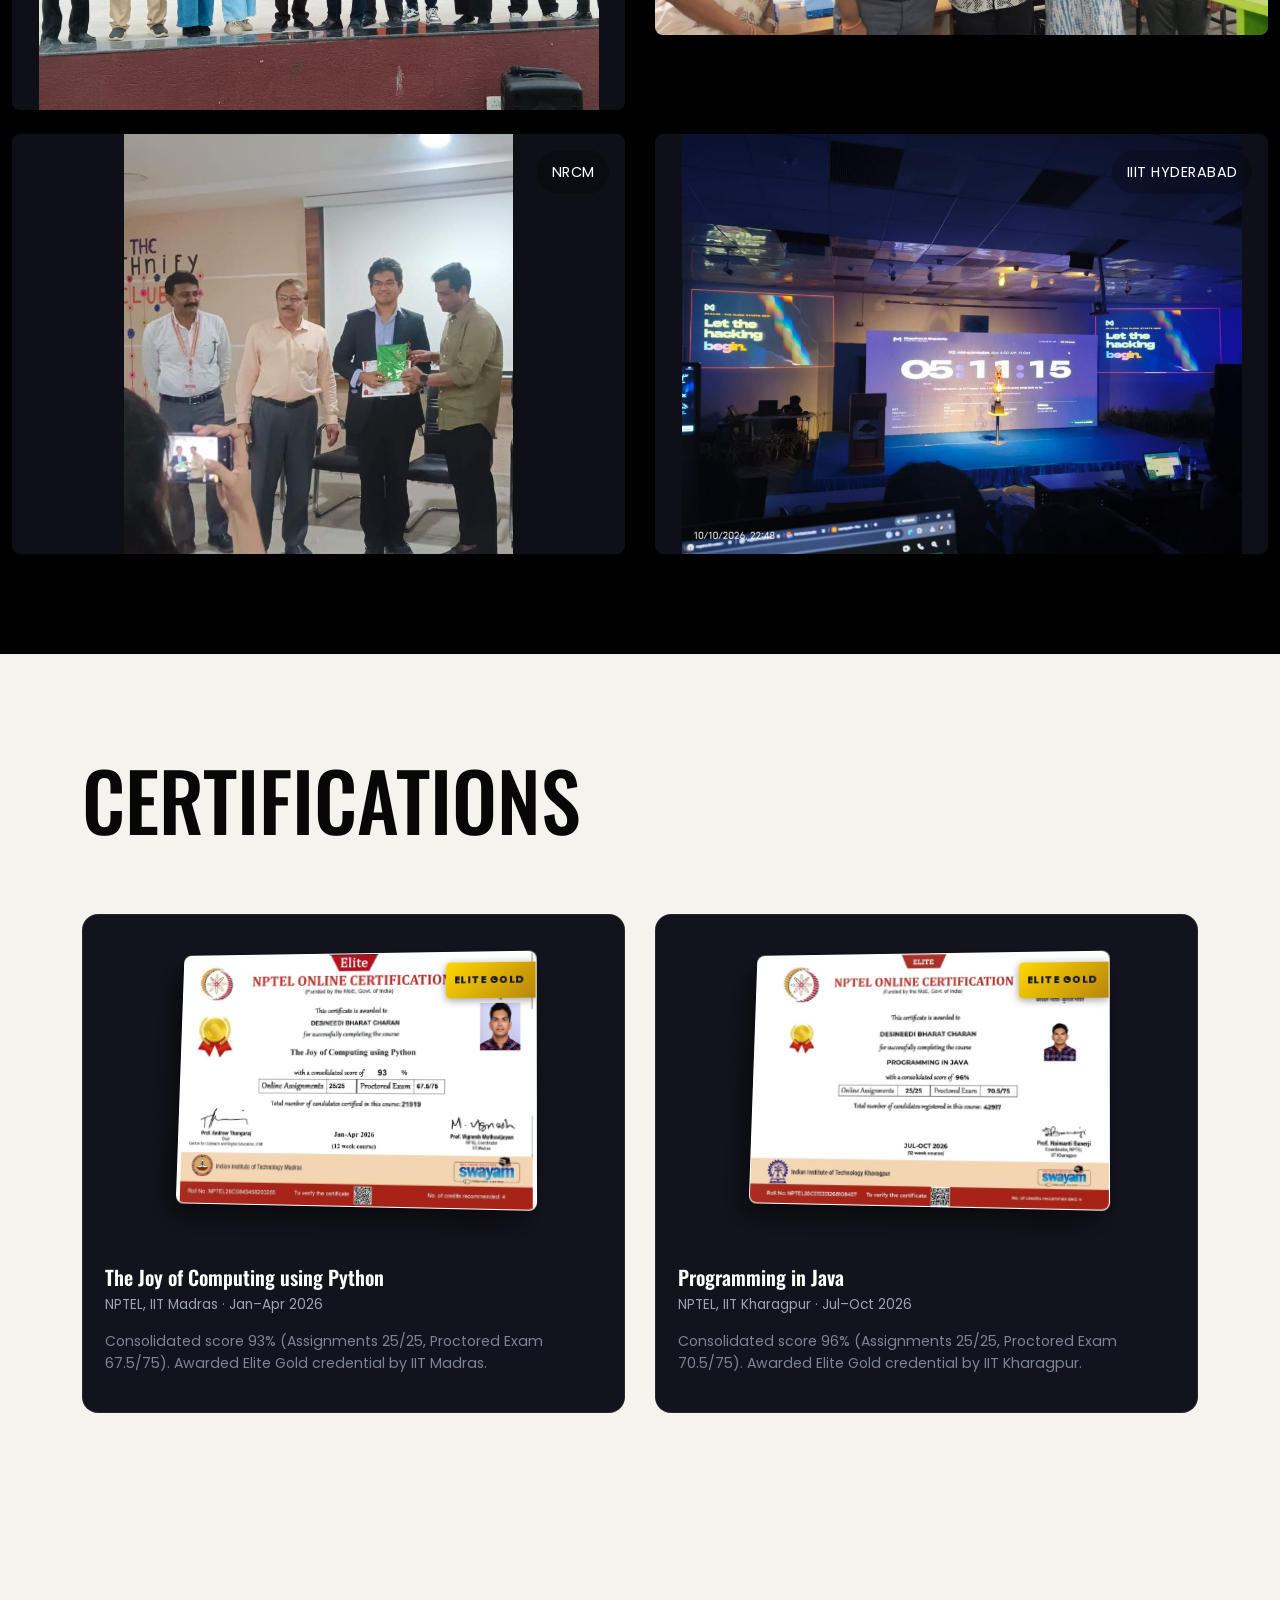
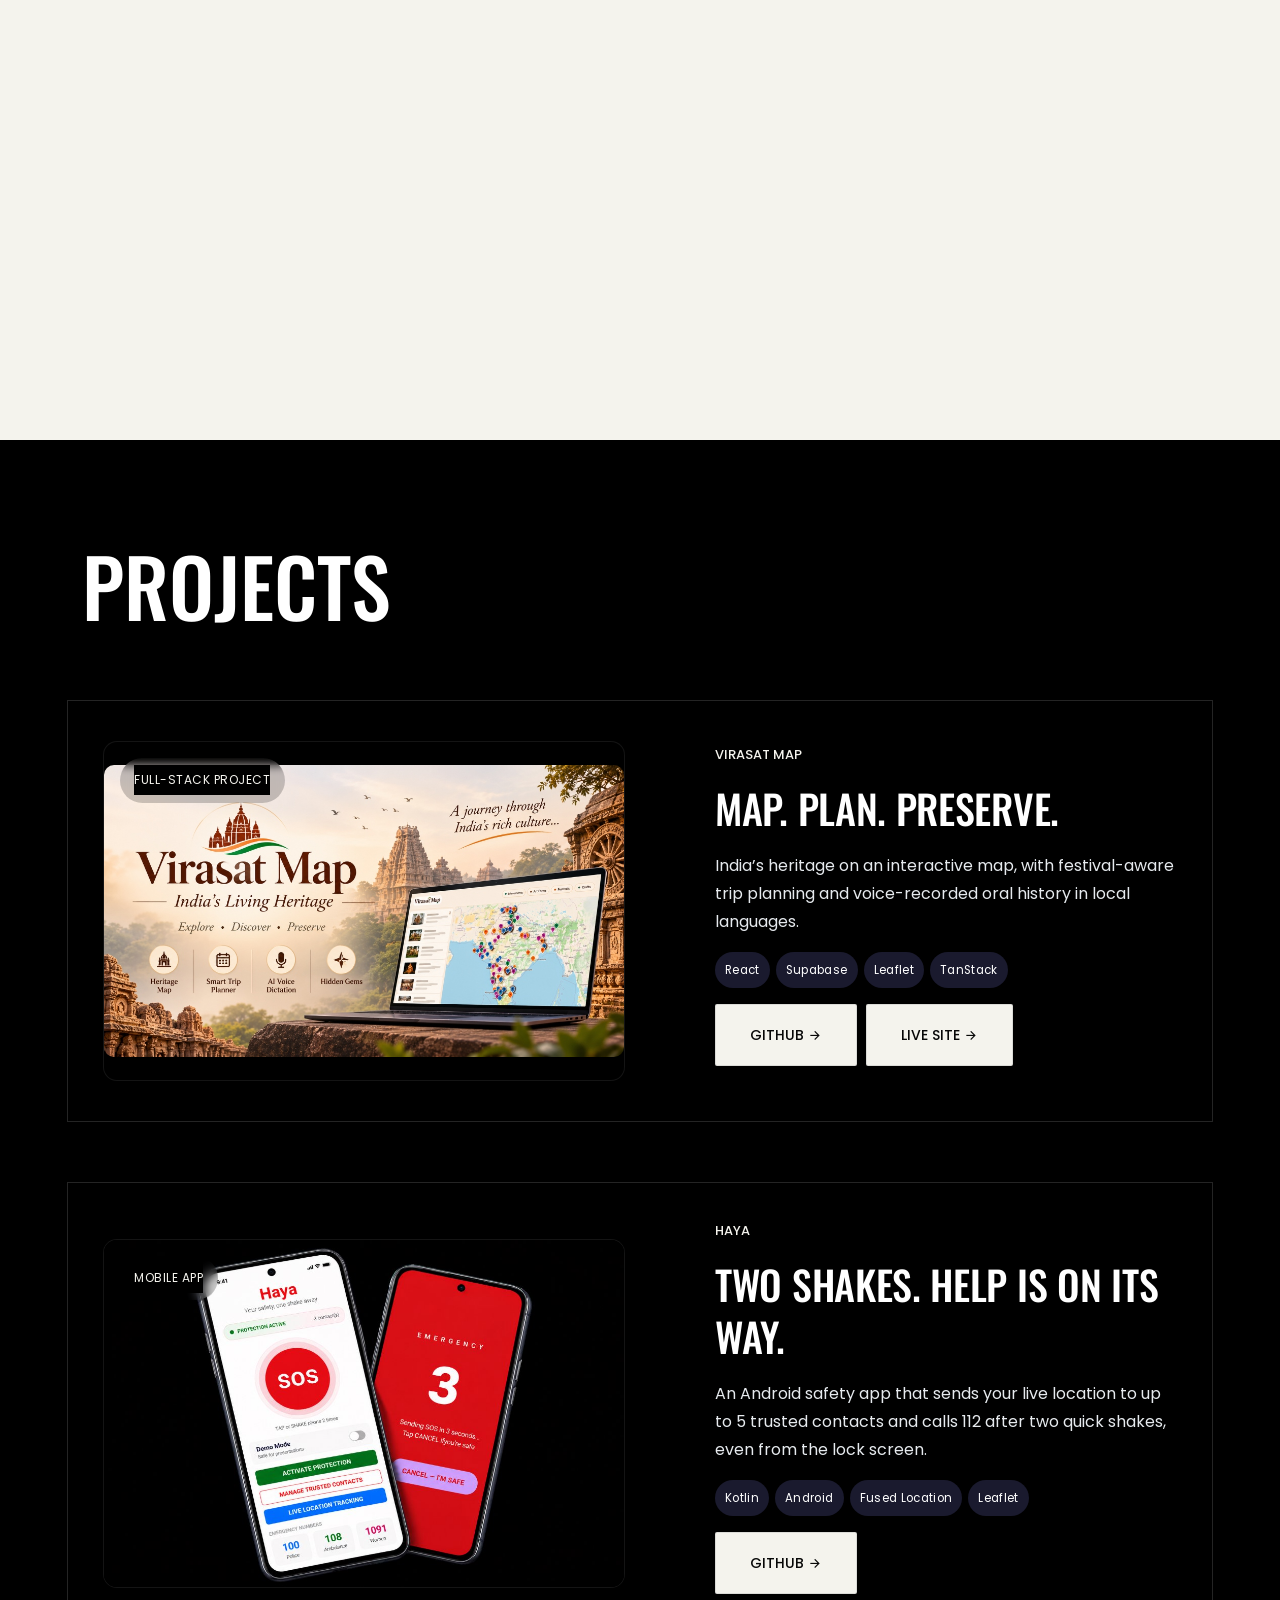
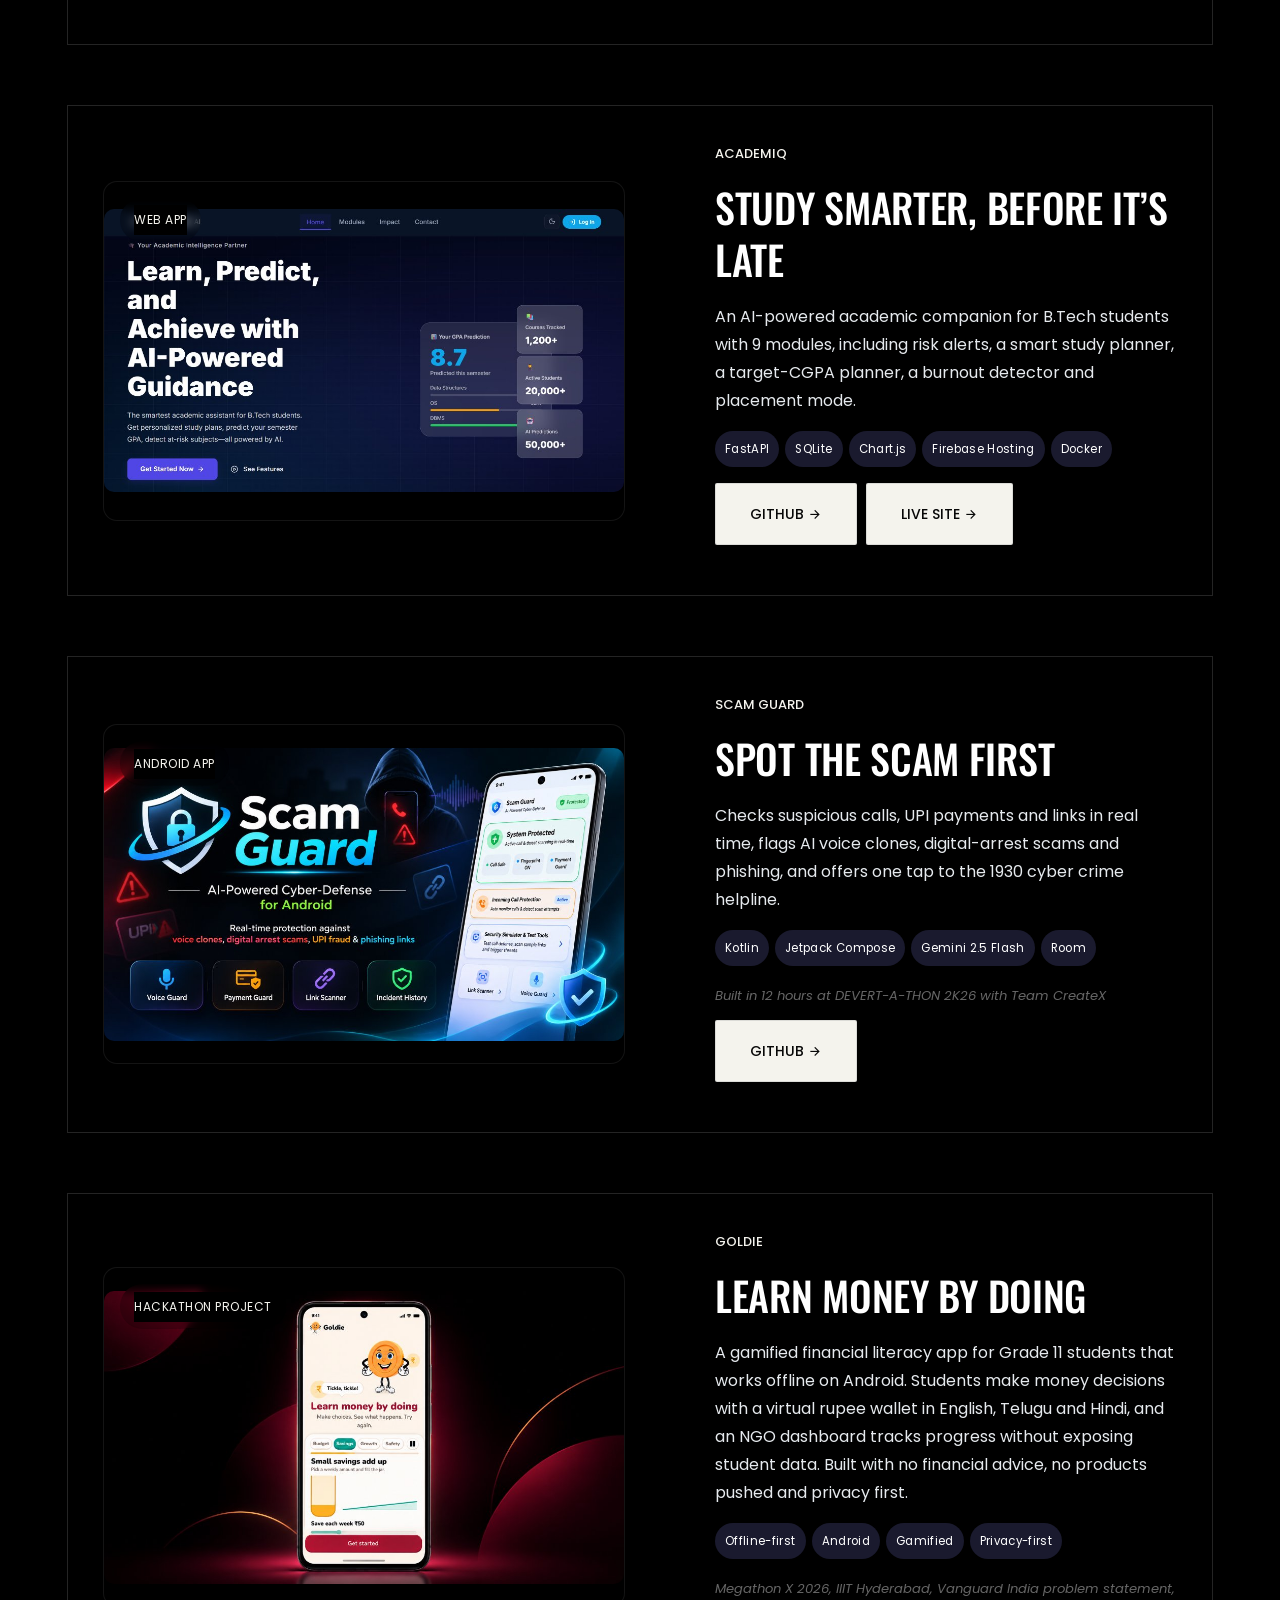
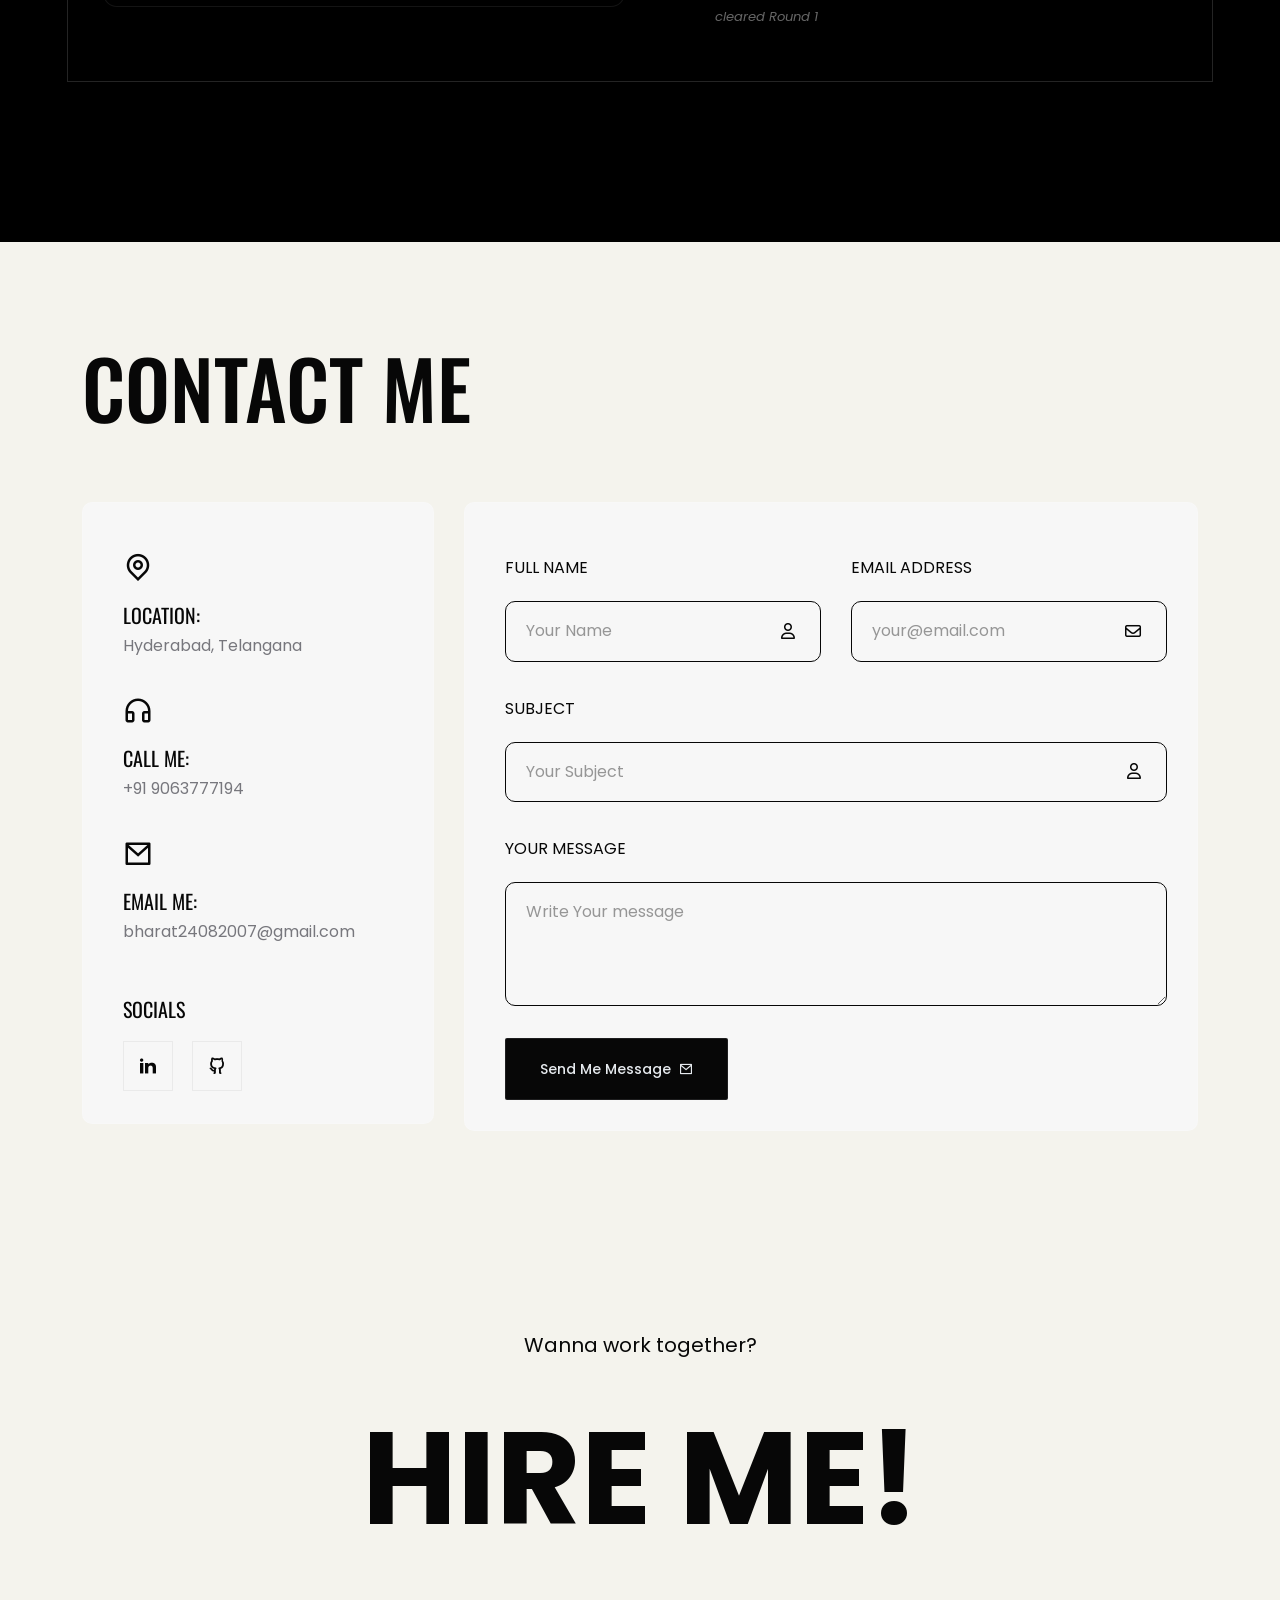
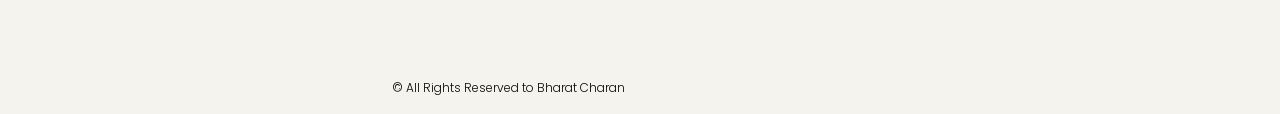
==== commit db4954d3: "fix: Vertically center hero columns with align-items-center and improve text alignment" ====
--- a/index.html
+++ b/index.html
@@ -140,10 +140,10 @@
                     <!-- / END HERO DESIGN AREA -->
                 </div>
             </div>
-            <div class="row">
-                <div class="col-lg-3 pt-30">
+            <div class="row align-items-center">
+                <div class="col-lg-3">
                     <!-- START HERO DESIGN AREA -->
-                    <div class="hero-content wow fadeInUp delay-0-2s">
+                    <div class="hero-content wow fadeInUp delay-0-2s text-center text-lg-start">
                         <div class="clienti-reviews">
                             <div class="reviews">5+ <span>Projects Built</span>
                                 <p>Hackathon-tested builds in AI, web, mobile and cyber defense.</p>
@@ -158,8 +158,8 @@
                     </div>
                     <!-- / END HERO DESIGN AREA -->
                 </div>
-                <div class="col-lg-3 pt-30">
-                    <div class="hero-content wow fadeInUp delay-0-4s">
+                <div class="col-lg-3">
+                    <div class="hero-content wow fadeInUp delay-0-4s text-center text-lg-start">
                         <p>Hi, I’m Bharat, a B.Tech student in Cyber Security who builds and ships under hackathon pressure, from AI study tools to safety apps.</p>
                         <a class="theme-btn" href="assets/resume.pdf" target="_blank" rel="noopener noreferrer">RESUME</a>
                     </div>
--- a/assets/css/bharat-custom.css
+++ b/assets/css/bharat-custom.css
@@ -314,6 +314,40 @@
     text-align: center !important;
 }
 
+/* Left & Right column text alignment on large screens */
+@media (min-width: 992px) {
+    .main-hero-area .row.align-items-center .col-lg-3 .hero-content p {
+        text-align: left !important;
+    }
+    .main-hero-area .row.align-items-center .col-lg-3 .hero-content {
+        text-align: left !important;
+    }
+}
+
+.hero-image {
+    text-align: center !important;
+}
+
 .hero-image img {
     margin-top: 0 !important;
-}
+    max-width: 100%;
+}
+
+/* Reviews / Projects count left column */
+.clienti-reviews .reviews {
+    font-size: 2.2rem;
+    font-weight: 700;
+    line-height: 1.2;
+}
+.clienti-reviews .reviews span {
+    display: block;
+    font-size: 1rem;
+    font-weight: 400;
+    margin-top: 4px;
+}
+.clienti-reviews .reviews p {
+    font-size: 0.92rem !important;
+    line-height: 1.5 !important;
+    margin-top: 10px !important;
+    margin-bottom: 0 !important;
+}
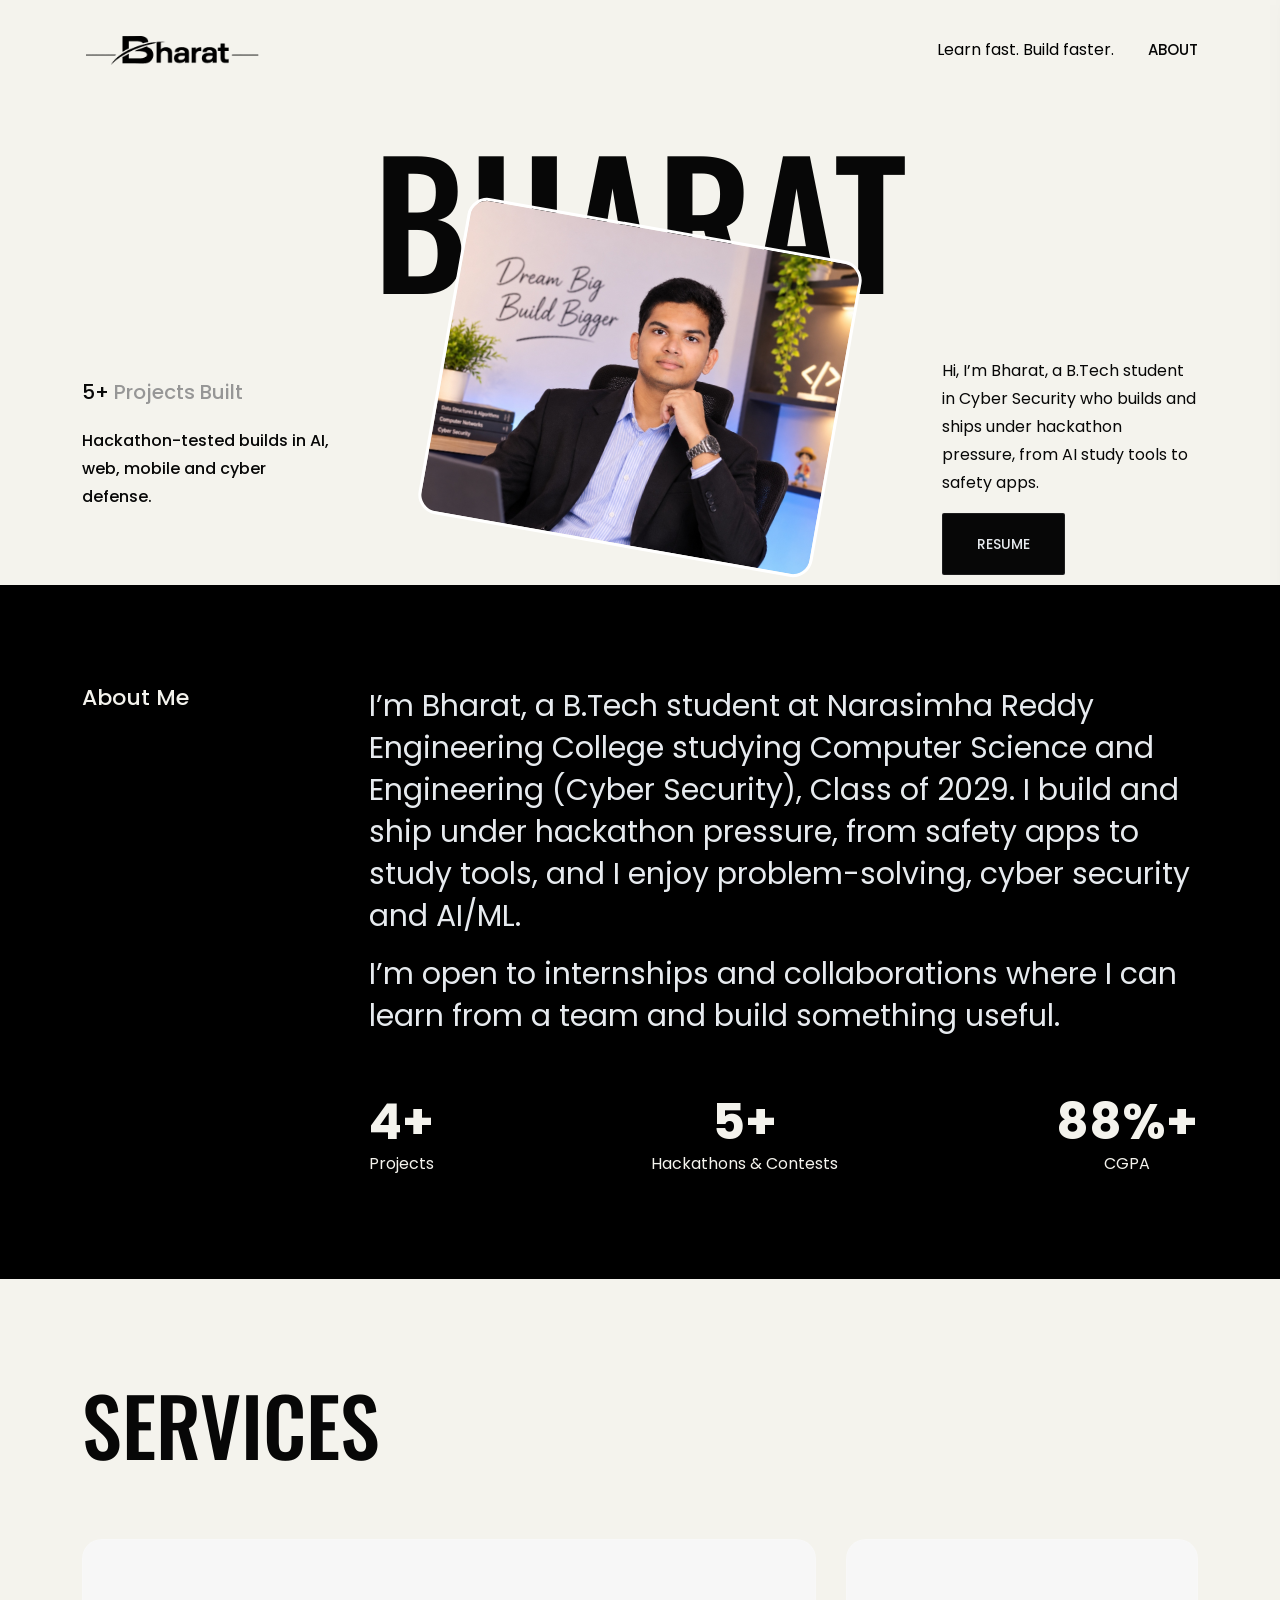
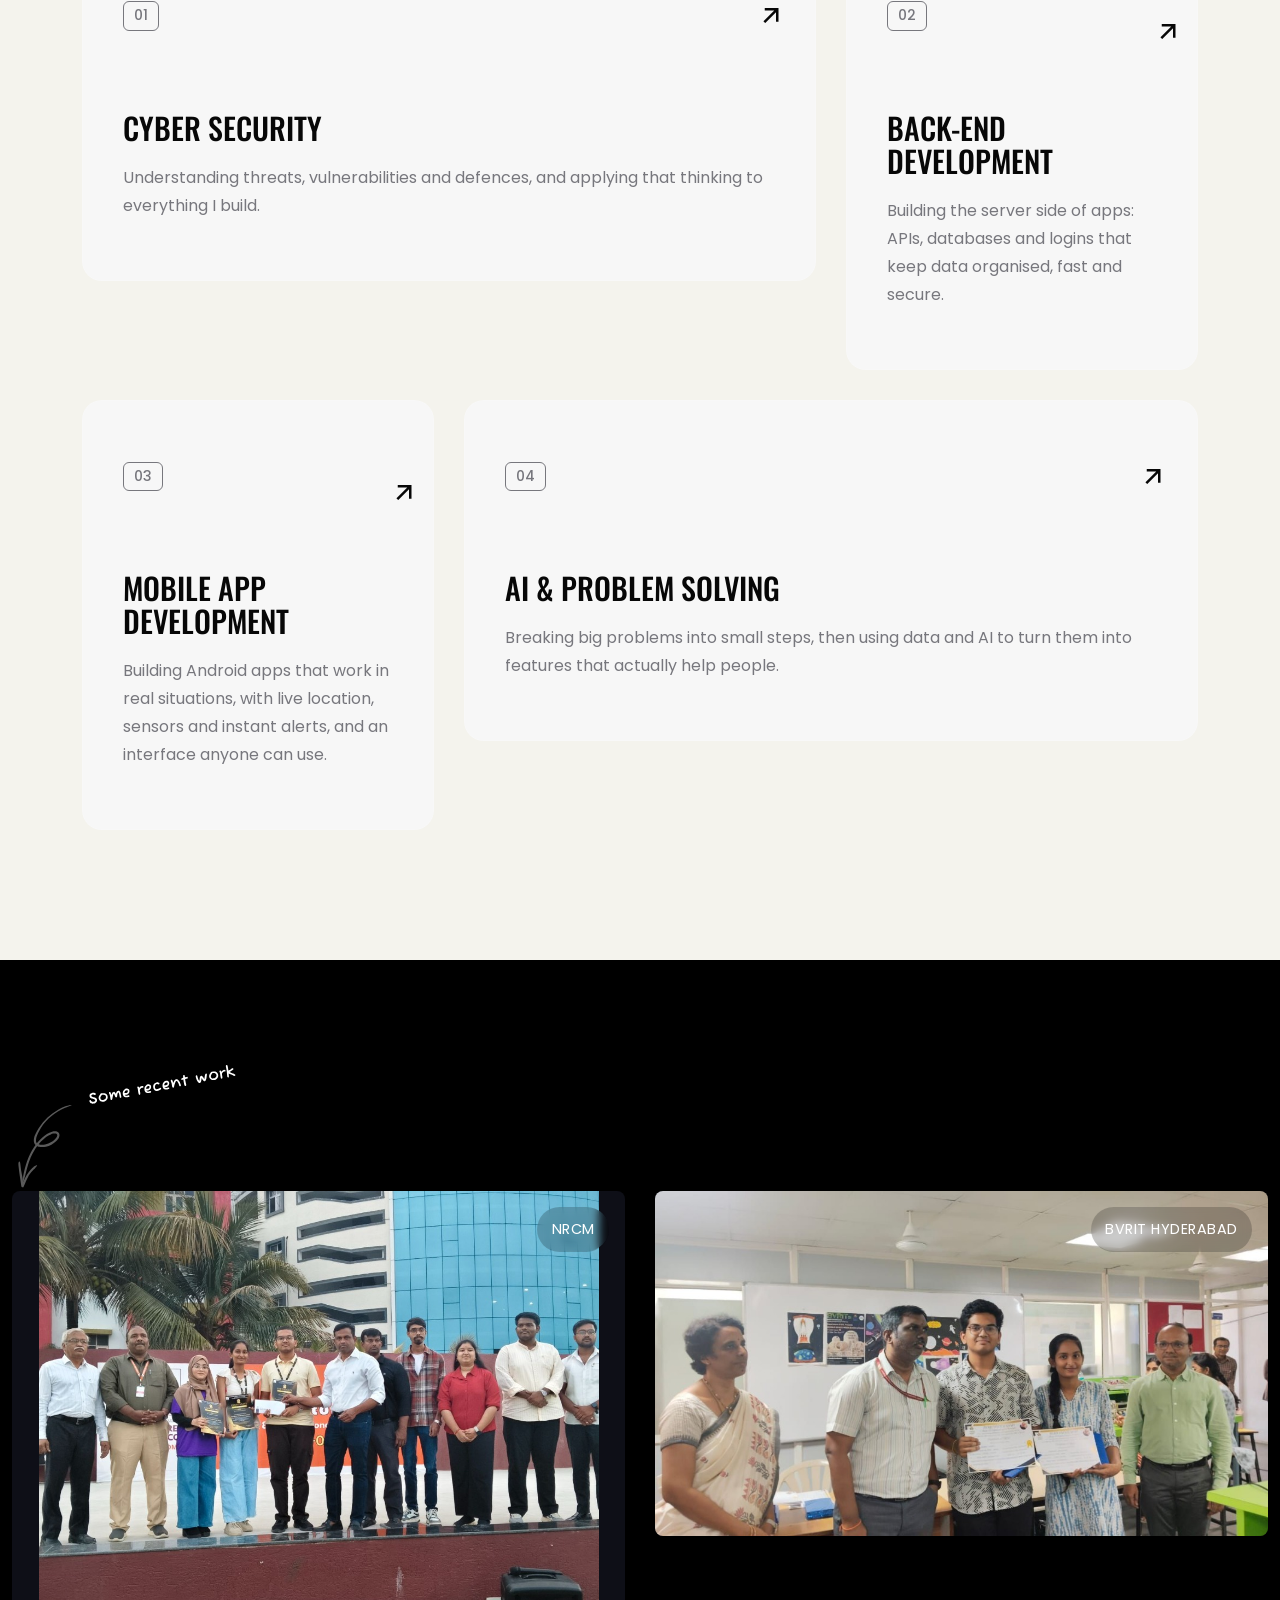
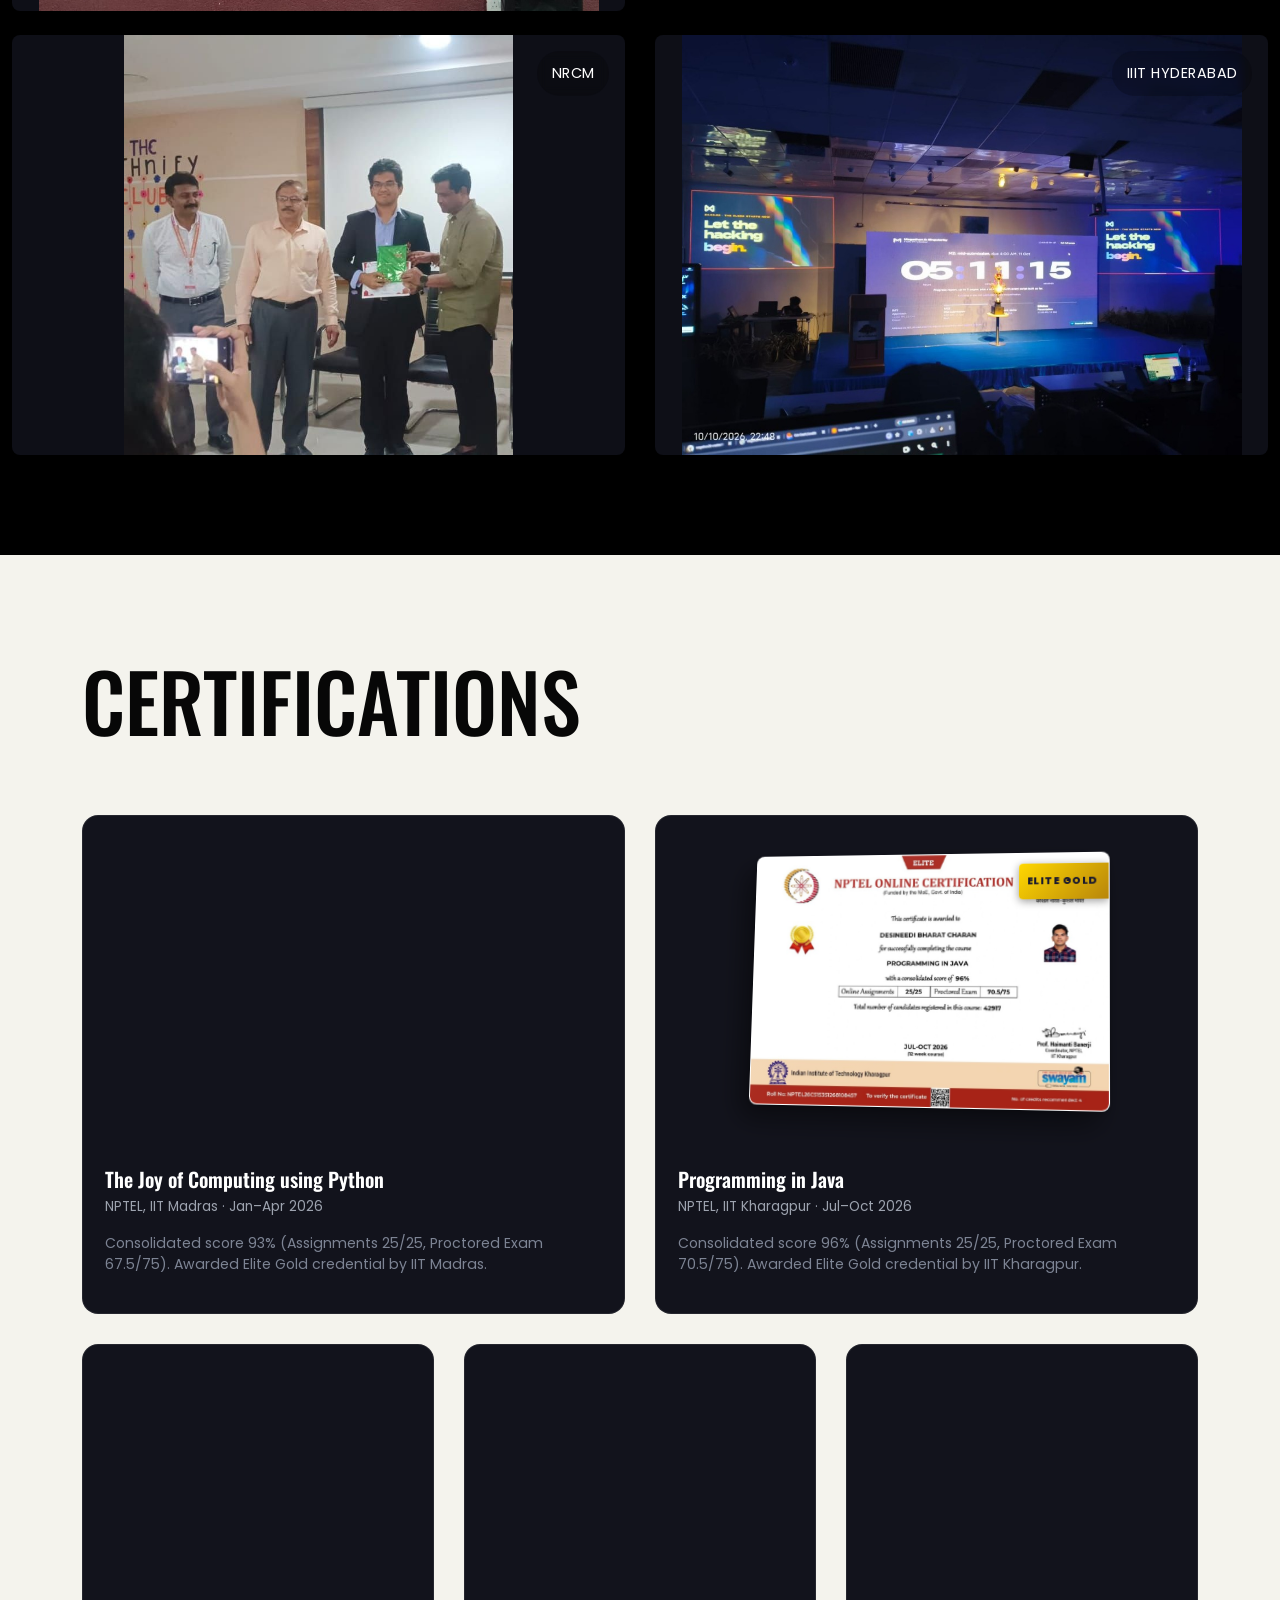
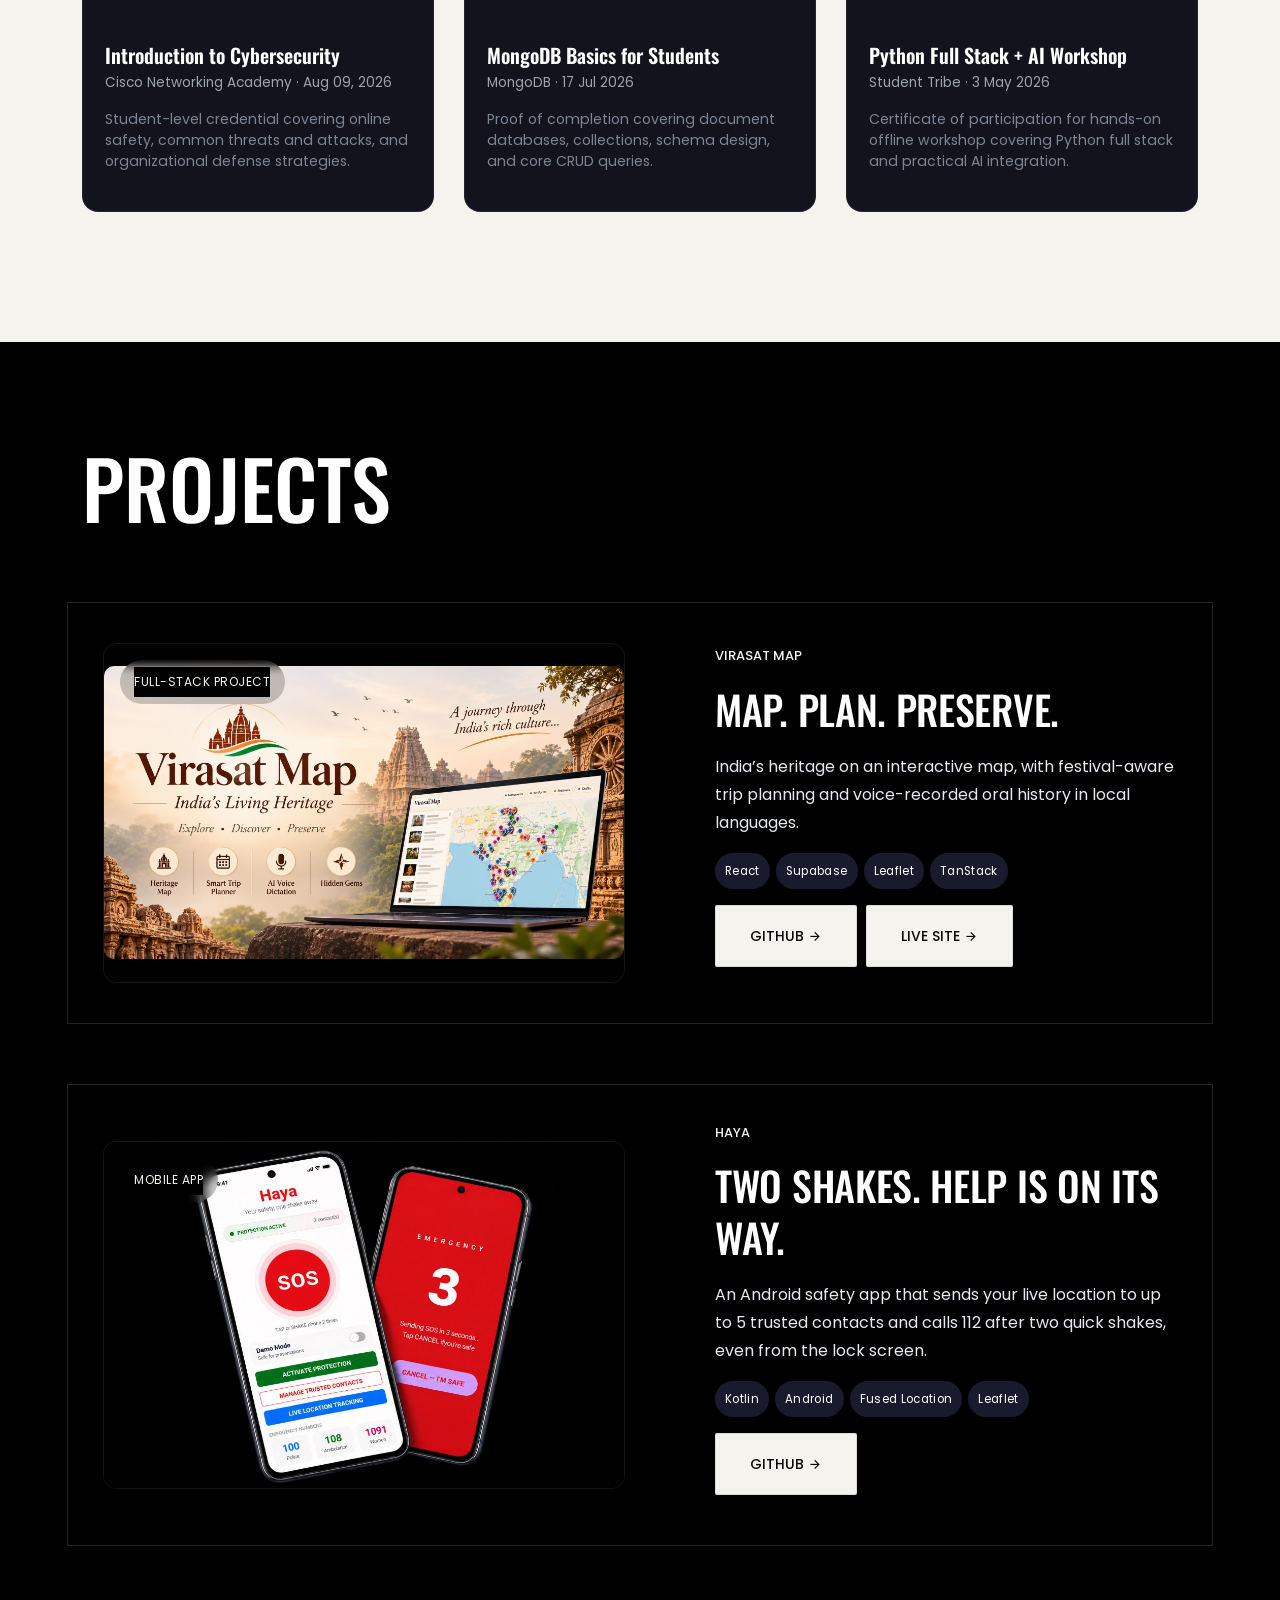
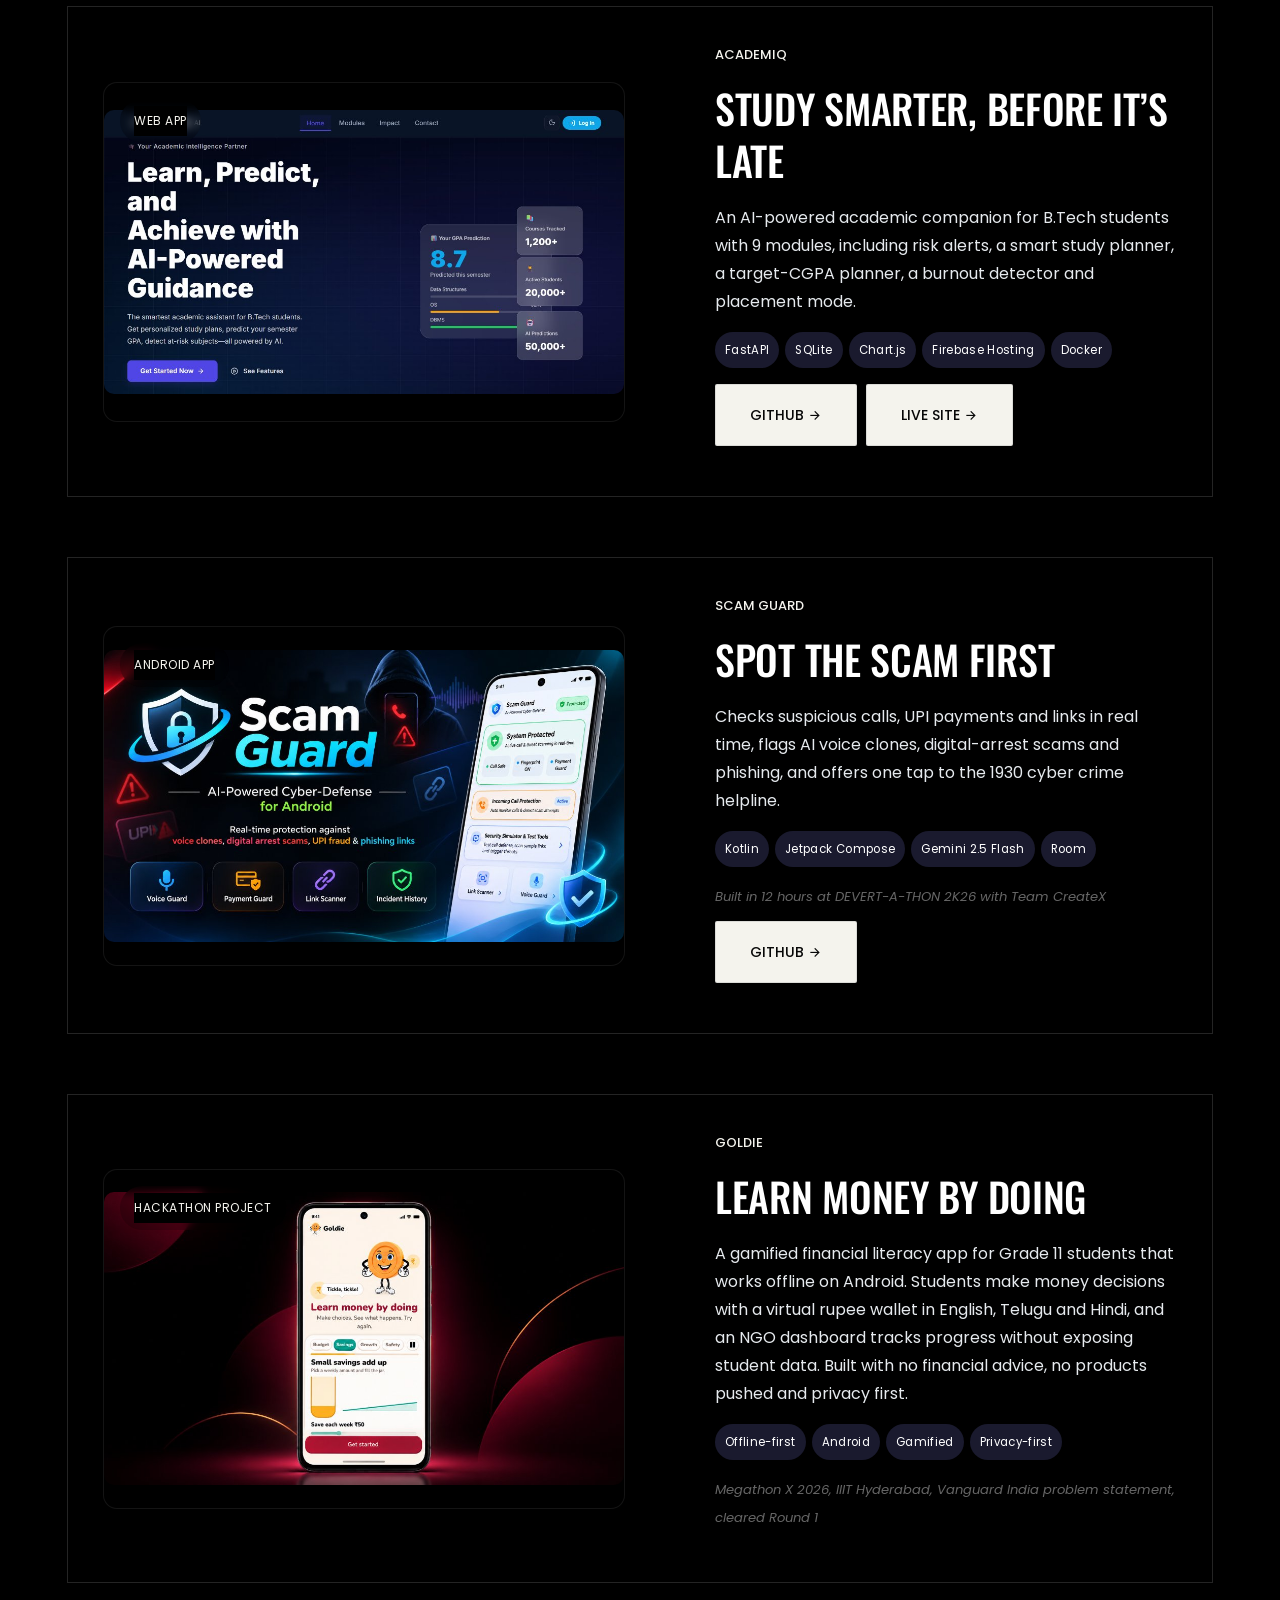
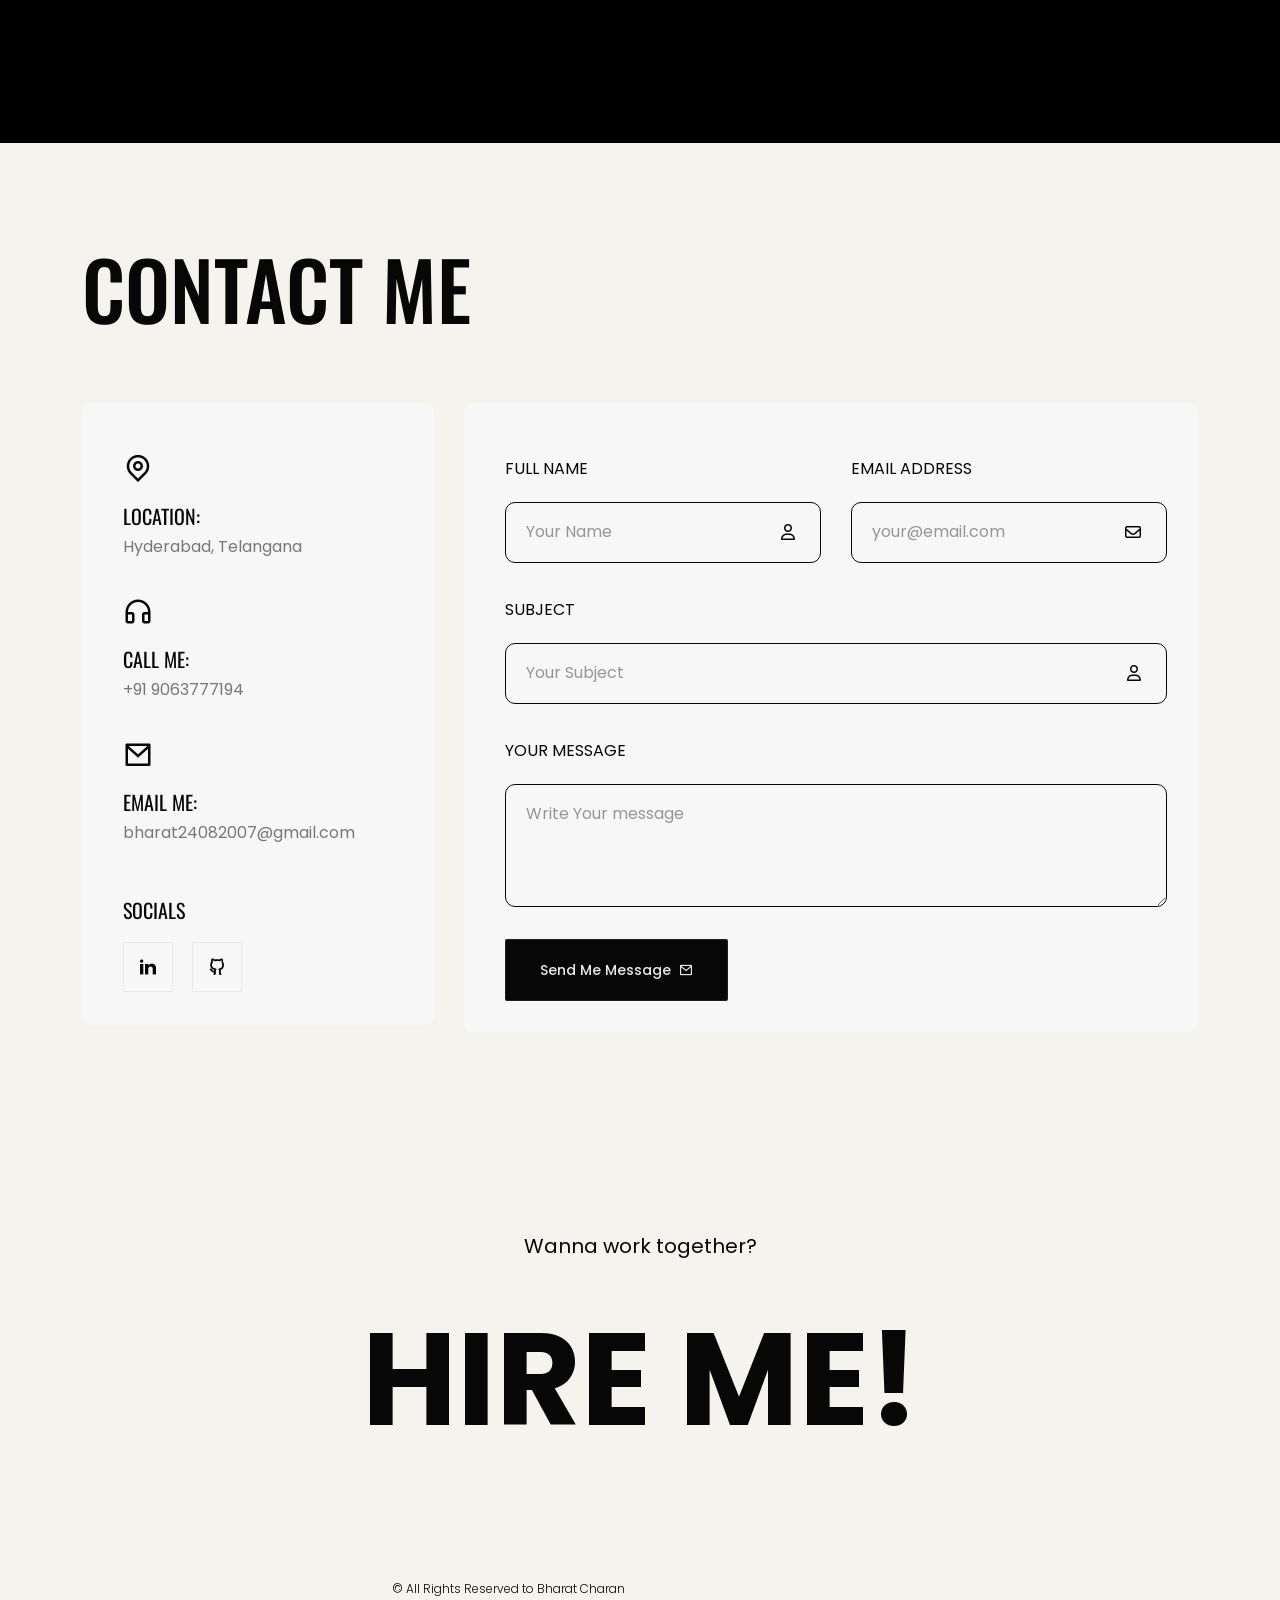
==== commit 8344e433: "fix: Restore original template hero layout with giant background name, overlapping photo, and proper" ====
--- a/index.html
+++ b/index.html
@@ -135,15 +135,14 @@
                     <!-- START HERO DESIGN AREA -->
                     <div class="hero-content wow fadeInUp text-center delay-0-2s">
                         <h2>BHARAT</h2>
-                        <p style="font-size:1.1rem;margin-top:0.5rem;letter-spacing:0.05em;">B.Tech Cyber Security, NRCM, Hyderabad</p>
                     </div>
                     <!-- / END HERO DESIGN AREA -->
                 </div>
             </div>
-            <div class="row align-items-center">
-                <div class="col-lg-3">
+            <div class="row">
+                <div class="col-lg-3 pt-30">
                     <!-- START HERO DESIGN AREA -->
-                    <div class="hero-content wow fadeInUp delay-0-2s text-center text-lg-start">
+                    <div class="hero-content wow fadeInUp delay-0-2s">
                         <div class="clienti-reviews">
                             <div class="reviews">5+ <span>Projects Built</span>
                                 <p>Hackathon-tested builds in AI, web, mobile and cyber defense.</p>
@@ -158,8 +157,8 @@
                     </div>
                     <!-- / END HERO DESIGN AREA -->
                 </div>
-                <div class="col-lg-3">
-                    <div class="hero-content wow fadeInUp delay-0-4s text-center text-lg-start">
+                <div class="col-lg-3 pt-30">
+                    <div class="hero-content wow fadeInUp delay-0-4s">
                         <p>Hi, I’m Bharat, a B.Tech student in Cyber Security who builds and ships under hackathon pressure, from AI study tools to safety apps.</p>
                         <a class="theme-btn" href="assets/resume.pdf" target="_blank" rel="noopener noreferrer">RESUME</a>
                     </div>
--- a/assets/css/bharat-custom.css
+++ b/assets/css/bharat-custom.css
@@ -291,63 +291,8 @@
     line-height: 1.35 !important;
 }
 
-/* ------ Hero section layout & Name styling ------ */
-.main-hero-area {
-    padding-top: 130px !important;
-    padding-bottom: 50px !important;
-}
-
-.main-hero-area .hero-content h2 {
-    font-size: clamp(3.5rem, 9vw, 8.5rem) !important;
-    font-weight: 700 !important;
-    letter-spacing: 0.05em !important;
-    line-height: 1.05 !important;
-    margin-bottom: 0.3rem !important;
-    text-align: center !important;
-}
-
-.main-hero-area .hero-content p {
-    font-size: 1.15rem !important;
-    letter-spacing: 0.04em !important;
-    margin-top: 0.3rem !important;
-    margin-bottom: 1.8rem !important;
-    text-align: center !important;
-}
-
-/* Left & Right column text alignment on large screens */
-@media (min-width: 992px) {
-    .main-hero-area .row.align-items-center .col-lg-3 .hero-content p {
-        text-align: left !important;
-    }
-    .main-hero-area .row.align-items-center .col-lg-3 .hero-content {
-        text-align: left !important;
-    }
-}
-
+/* ------ Hero section: ensure photo layers cleanly over background name ------ */
 .hero-image {
-    text-align: center !important;
-}
-
-.hero-image img {
-    margin-top: 0 !important;
-    max-width: 100%;
-}
-
-/* Reviews / Projects count left column */
-.clienti-reviews .reviews {
-    font-size: 2.2rem;
-    font-weight: 700;
-    line-height: 1.2;
-}
-.clienti-reviews .reviews span {
-    display: block;
-    font-size: 1rem;
-    font-weight: 400;
-    margin-top: 4px;
-}
-.clienti-reviews .reviews p {
-    font-size: 0.92rem !important;
-    line-height: 1.5 !important;
-    margin-top: 10px !important;
-    margin-bottom: 0 !important;
-}
+    position: relative;
+    z-index: 2;
+}
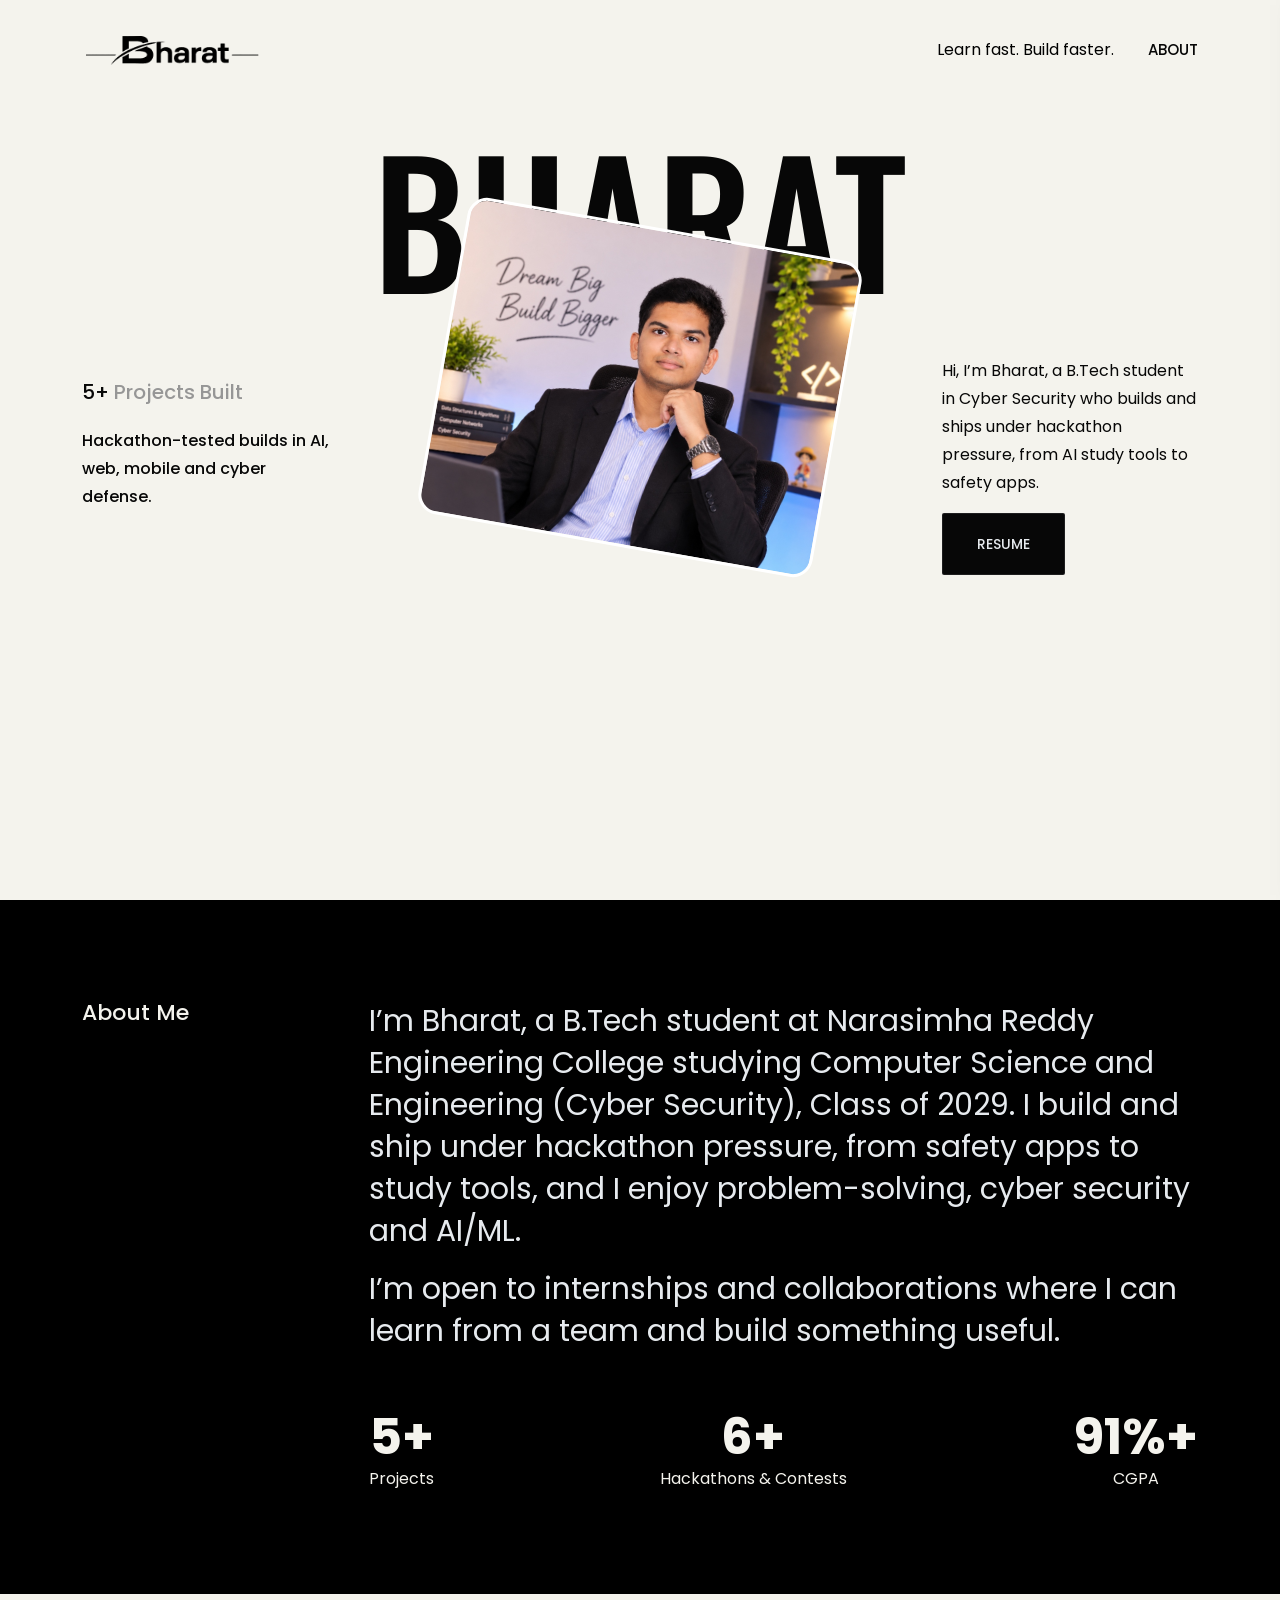
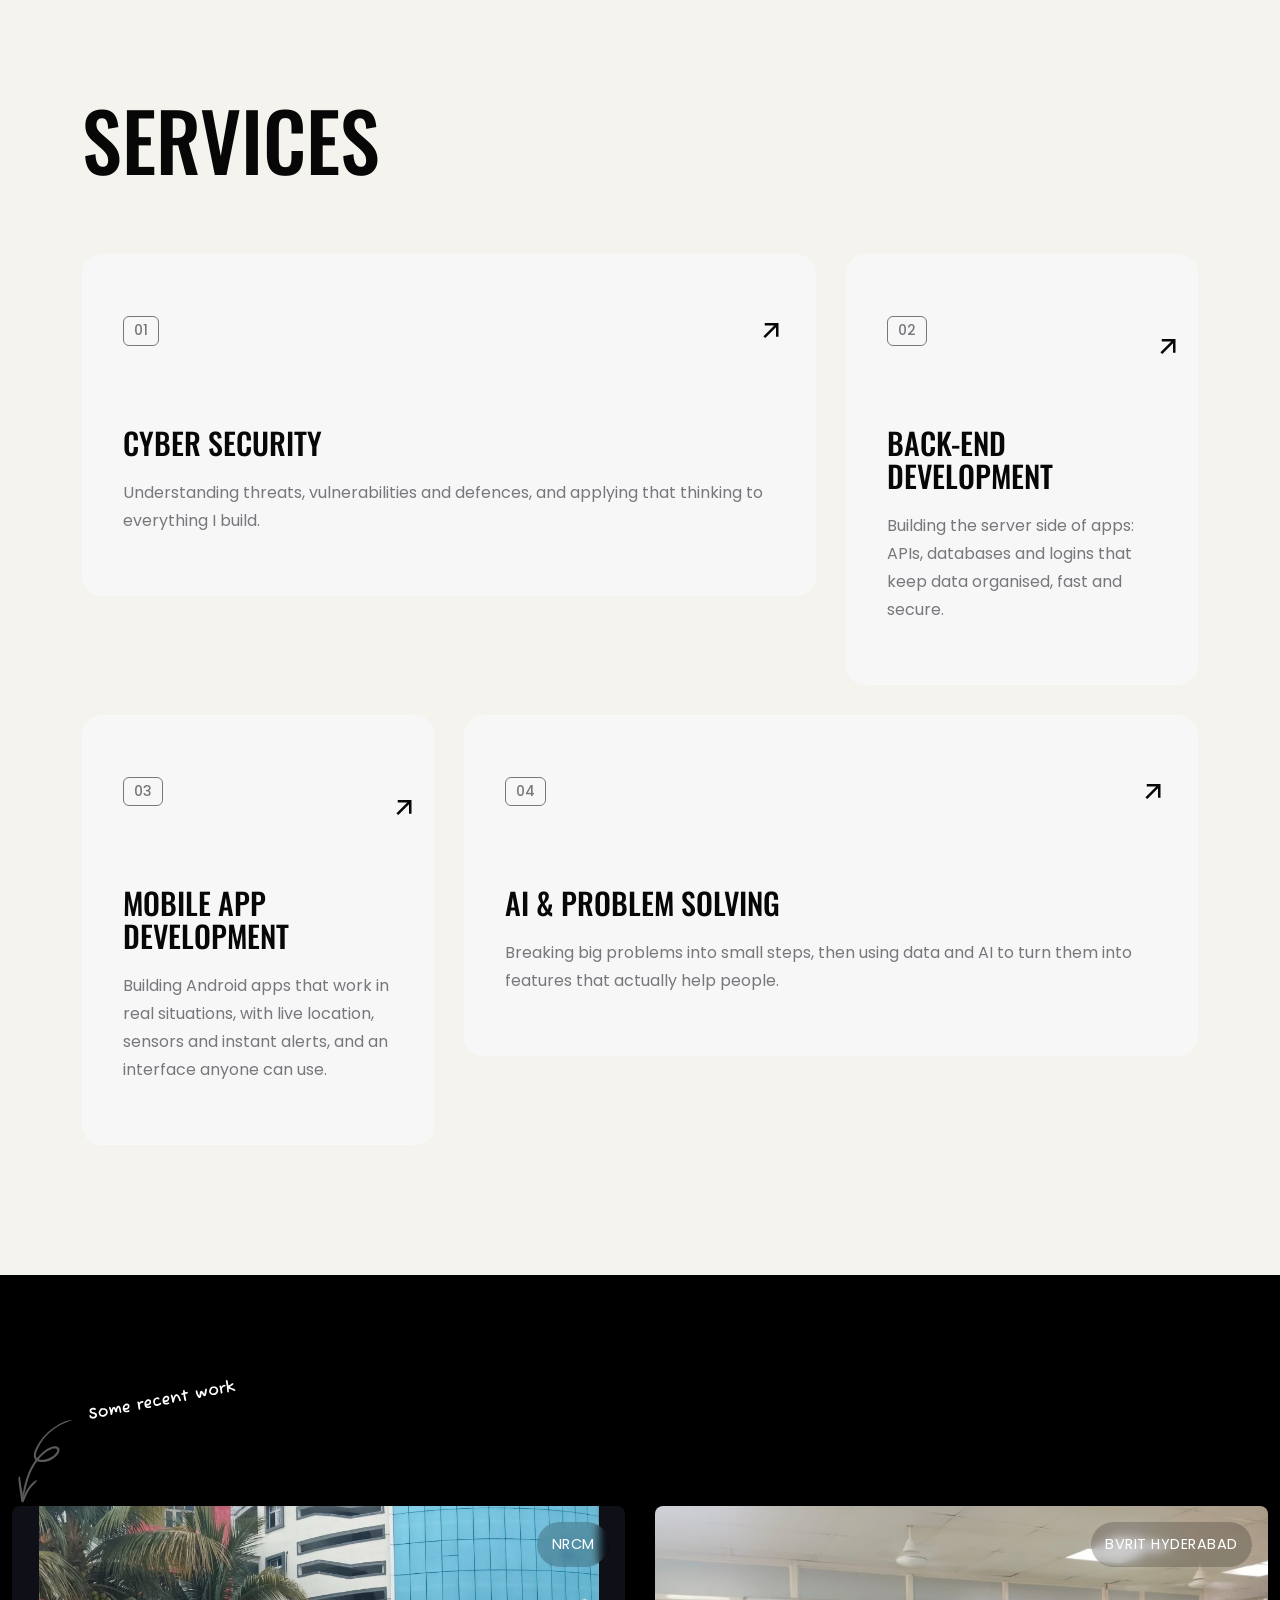
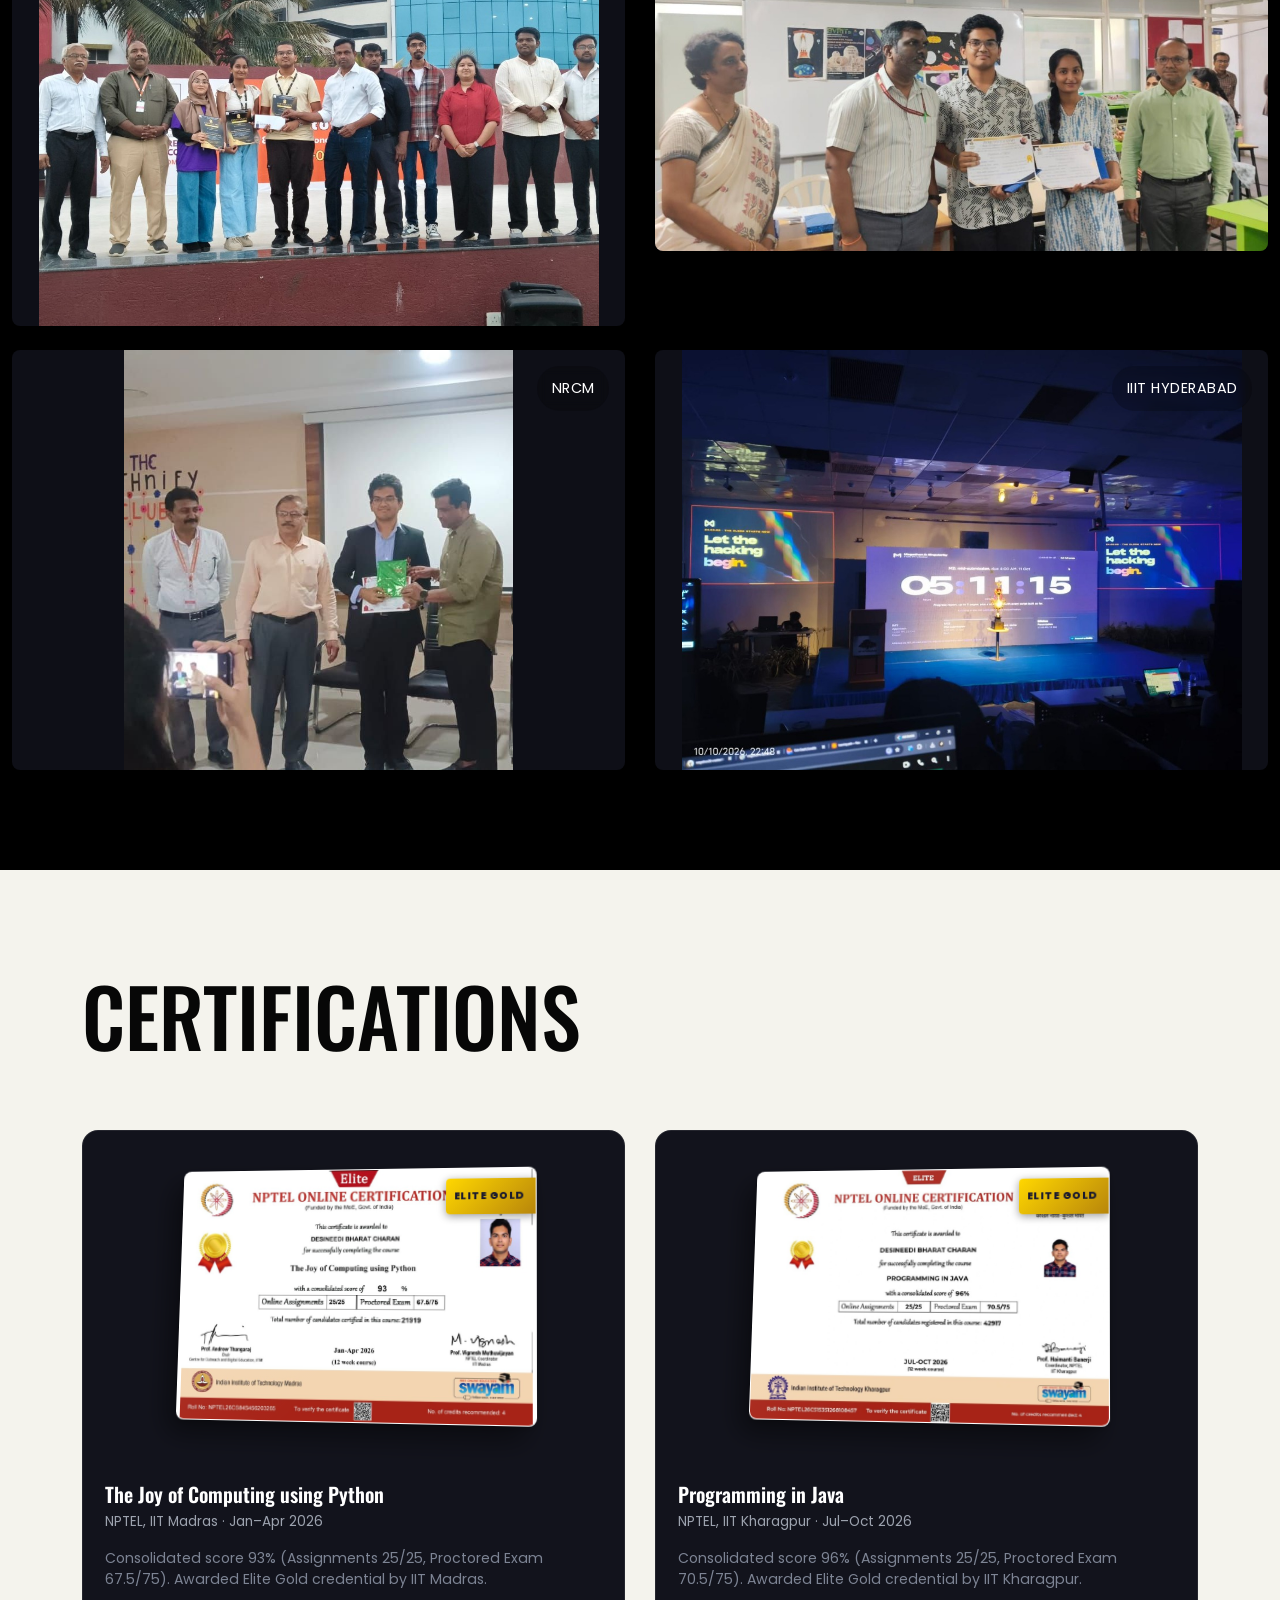
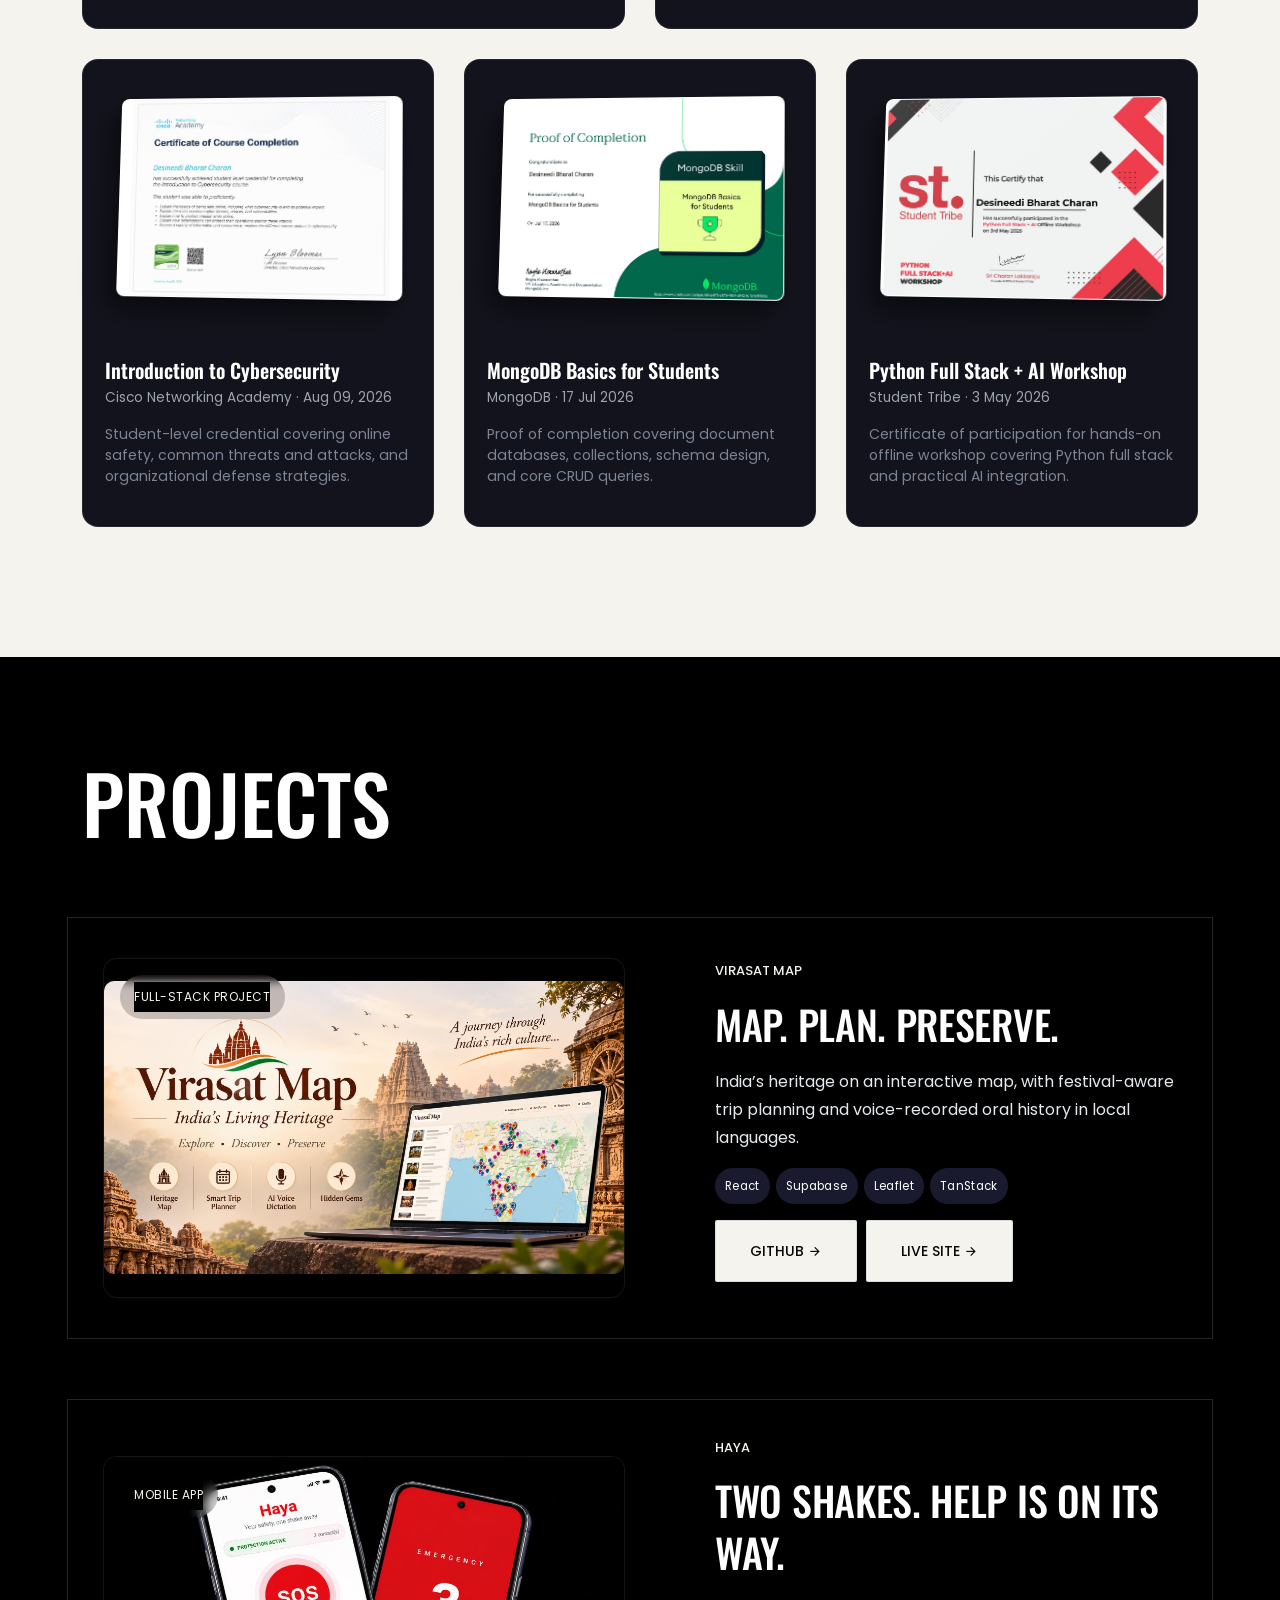
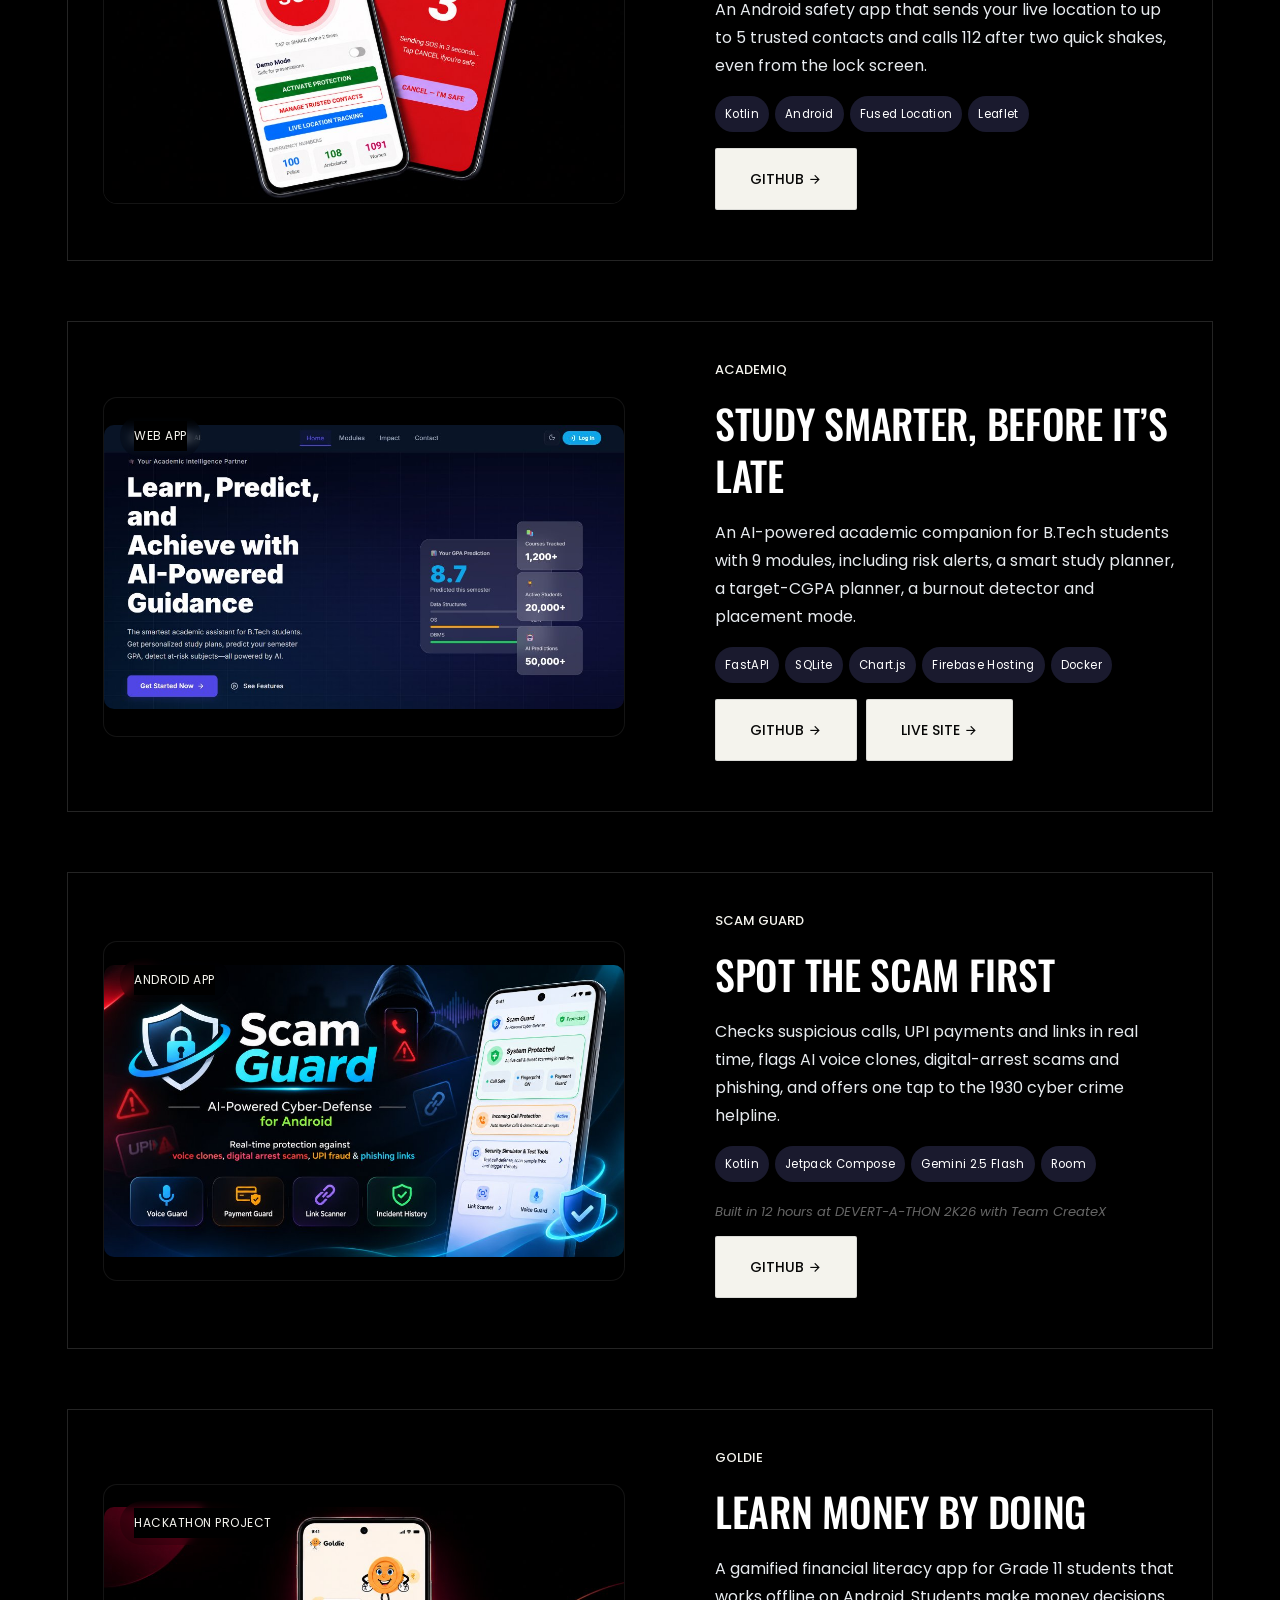
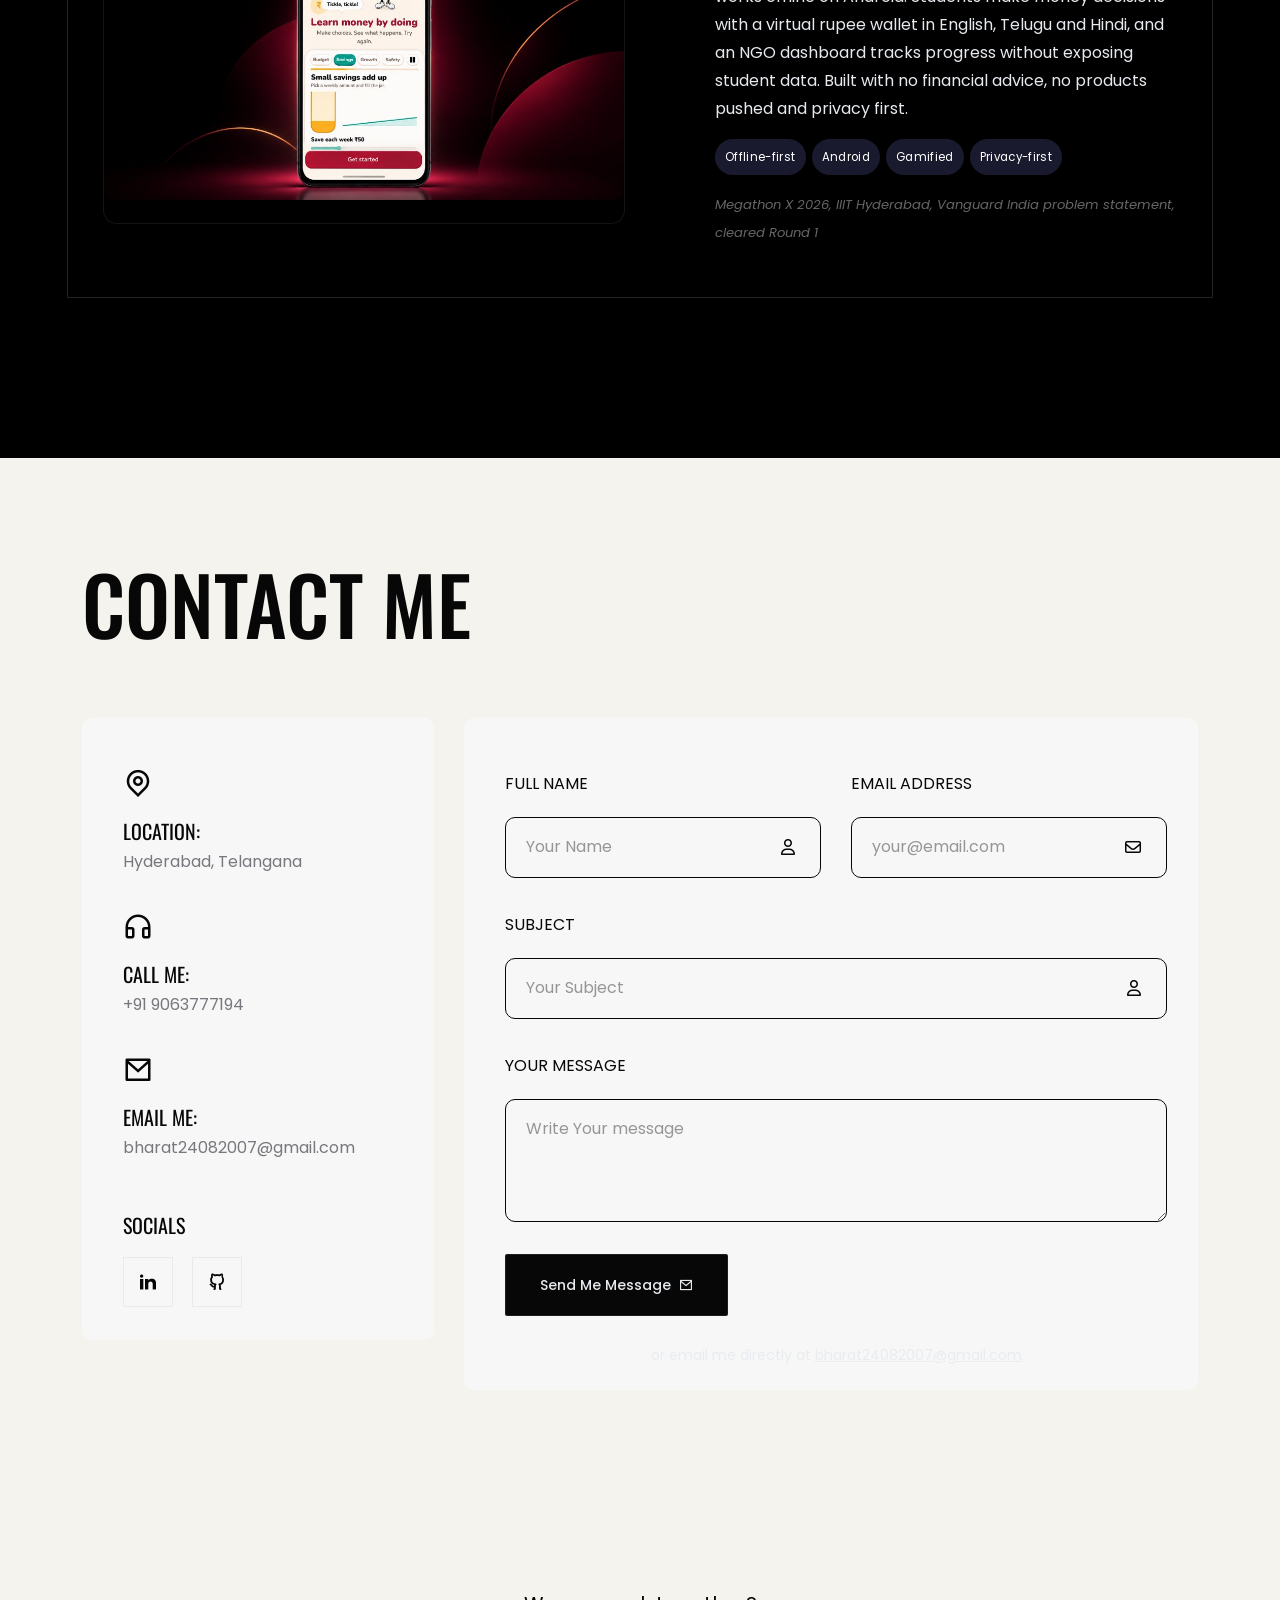
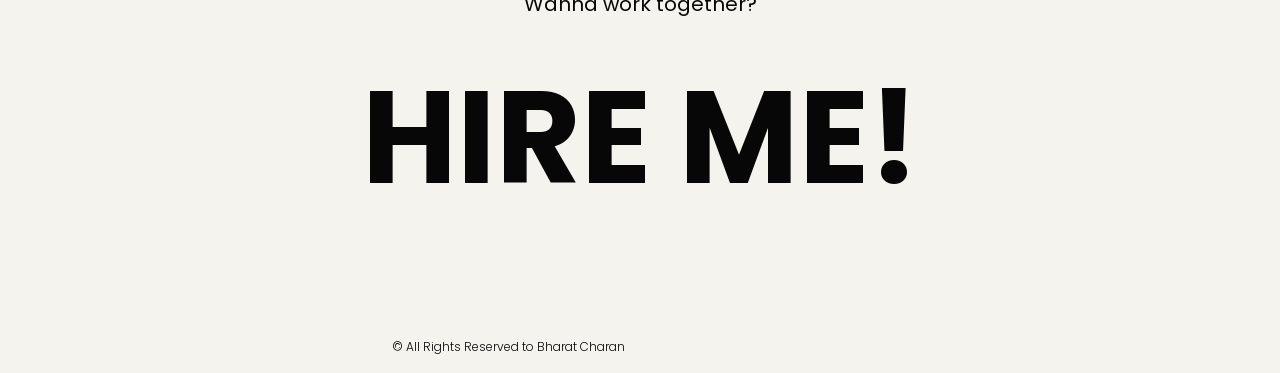
==== commit f705e3f3: "fix(contact): integrate Web3Forms AJAX submission, honeypot spam protection, and remove sendmail.php" ====
--- a/index.html
+++ b/index.html
@@ -637,13 +637,14 @@
                 <!-- START CONTACT FORM DESIGN AREA -->
                 <div class="col-lg-8">
                     <div class="contact-form contact-form-area wow fadeInUp delay-0-4s">
-                        <!-- TODO: Switch to Formspree or similar service for a working contact form on GitHub Pages -->
-                        <form id="contactForm" class="contact-form" action="mailto:bharat24082007@gmail.com" method="post" enctype="text/plain">
+                        <form id="contactForm" class="contact-form" action="https://api.web3forms.com/submit" method="POST">
+                            <input type="hidden" name="access_key" value="77a383a5-5de9-4a41-9b96-8f8ad11dd1f0">
+                            <input type="checkbox" name="botcheck" class="hidden" style="display: none;">
                             <div class="row">
                                 <div class="col-md-6">
                                     <div class="form-group">
                                         <label for="name">Full Name</label>
-                                        <input type="text" id="name" class="form-control" value="" placeholder="Your Name" required="" data-error="Please enter your Name" />
+                                        <input type="text" id="name" name="name" class="form-control" value="" placeholder="Your Name" required="" data-error="Please enter your Name" />
                                         <label for="name" class="for-icon"><i class="far fa-user"></i></label>
                                         <div class="help-block with-errors"></div>
                                     </div>
@@ -651,7 +652,7 @@
                                 <div class="col-md-6">
                                     <div class="form-group">
                                         <label for="email">Email Address</label>
-                                        <input type="email" id="email" class="form-control" value="" placeholder="your@email.com" required="" data-error="Please enter your Email" />
+                                        <input type="email" id="email" name="email" class="form-control" value="" placeholder="your@email.com" required="" data-error="Please enter your Email" />
                                         <label for="email" class="for-icon"><i class="far fa-envelope"></i></label>
                                         <div class="help-block with-errors"></div>
                                     </div>
@@ -659,7 +660,7 @@
                                 <div class="col-md-12">
                                     <div class="form-group">
                                         <label for="subject">Subject</label>
-                                        <input type="text" id="subject" class="form-control" value="" placeholder="Your Subject" required="" data-error="Please enter a Subject" />
+                                        <input type="text" id="subject" name="subject" class="form-control" value="" placeholder="Your Subject" required="" data-error="Please enter a Subject" />
                                         <label for="subject" class="for-icon"><i class="far fa-user"></i></label>
                                         <div class="help-block with-errors"></div>
                                     </div>
@@ -680,8 +681,7 @@
                                     </div>
                                 </div>
                                 <div class="col-md-12 text-center">
-                                    <p class="input-success">Your default email client will open with the message pre-filled.</p>
-                                    <p class="input-error">Sorry, Message could not send! Please try again.</p>
+                                    <p class="direct-email-backup" style="margin-top: 15px; margin-bottom: 0; font-size: 14px; opacity: 0.85;">or email me directly at <a href="mailto:bharat24082007@gmail.com" style="text-decoration: underline; color: inherit;">bharat24082007@gmail.com</a></p>
                                 </div>
                             </div>
                         </form>
@@ -736,6 +736,10 @@
     <script src="assets/js/wow.min.js"></script>
     <!-- SCRIPT JS-->
     <script src="assets/js/script.js"></script>
+    <!-- FORM VALIDATOR JS -->
+    <script src="assets/js/form-validator.min.js"></script>
+    <!-- CONTACT FORM JS -->
+    <script src="assets/js/contact-form-script.js"></script>
 </body>
 
 </html>
--- a/assets/css/bharat-custom.css
+++ b/assets/css/bharat-custom.css
@@ -291,8 +291,75 @@
     line-height: 1.35 !important;
 }
 
-/* ------ Hero section: ensure photo layers cleanly over background name ------ */
+/* ------ Hero section: full viewport height so black About section is hidden on load ------ */
+.main-hero-area {
+    min-height: 100vh;
+    padding-bottom: 100px;
+}
+
 .hero-image {
     position: relative;
     z-index: 2;
 }
+
+/* ------ Tech Stack & AI Tools Cards (About Page) ------ */
+.skill-item img {
+    height: 55px !important;
+    width: auto !important;
+    max-width: 55px !important;
+    object-fit: contain !important;
+    display: inline-block !important;
+    transition: transform 0.3s ease;
+}
+
+.skill-item:hover img {
+    transform: scale(1.1);
+}
+
+.skill-item {
+    height: calc(100% - 30px);
+    display: flex;
+    flex-direction: column;
+    align-items: center;
+    justify-content: center;
+}
+
+.skill-item h5 {
+    margin-bottom: 0 !important;
+    font-size: 16px !important;
+    letter-spacing: 0.02em;
+}
+
+/* ------ Equal height for Education Cards (About Page) ------ */
+@media (min-width: 768px) {
+    .resume-area .row {
+        display: flex;
+        align-items: stretch;
+    }
+    .resume-area .col-xl-6,
+    .resume-area .col-md-6 {
+        display: flex;
+    }
+    .resume-area .resume-wrapper {
+        width: 100%;
+        display: flex;
+        flex-direction: column;
+    }
+    .resume-area .resume-box {
+        height: 100%;
+        display: flex;
+        flex-direction: column;
+    }
+}
+
+/* Ensure resume date pills remain compact and do not stretch across the card */
+.resume-wrapper .resume-box .resume-date {
+    align-self: flex-start !important;
+    display: inline-block !important;
+    width: auto !important;
+    max-width: max-content !important;
+    padding: 6px 16px !important;
+    font-size: 11px !important;
+    font-weight: 600 !important;
+    letter-spacing: 0.5px;
+}
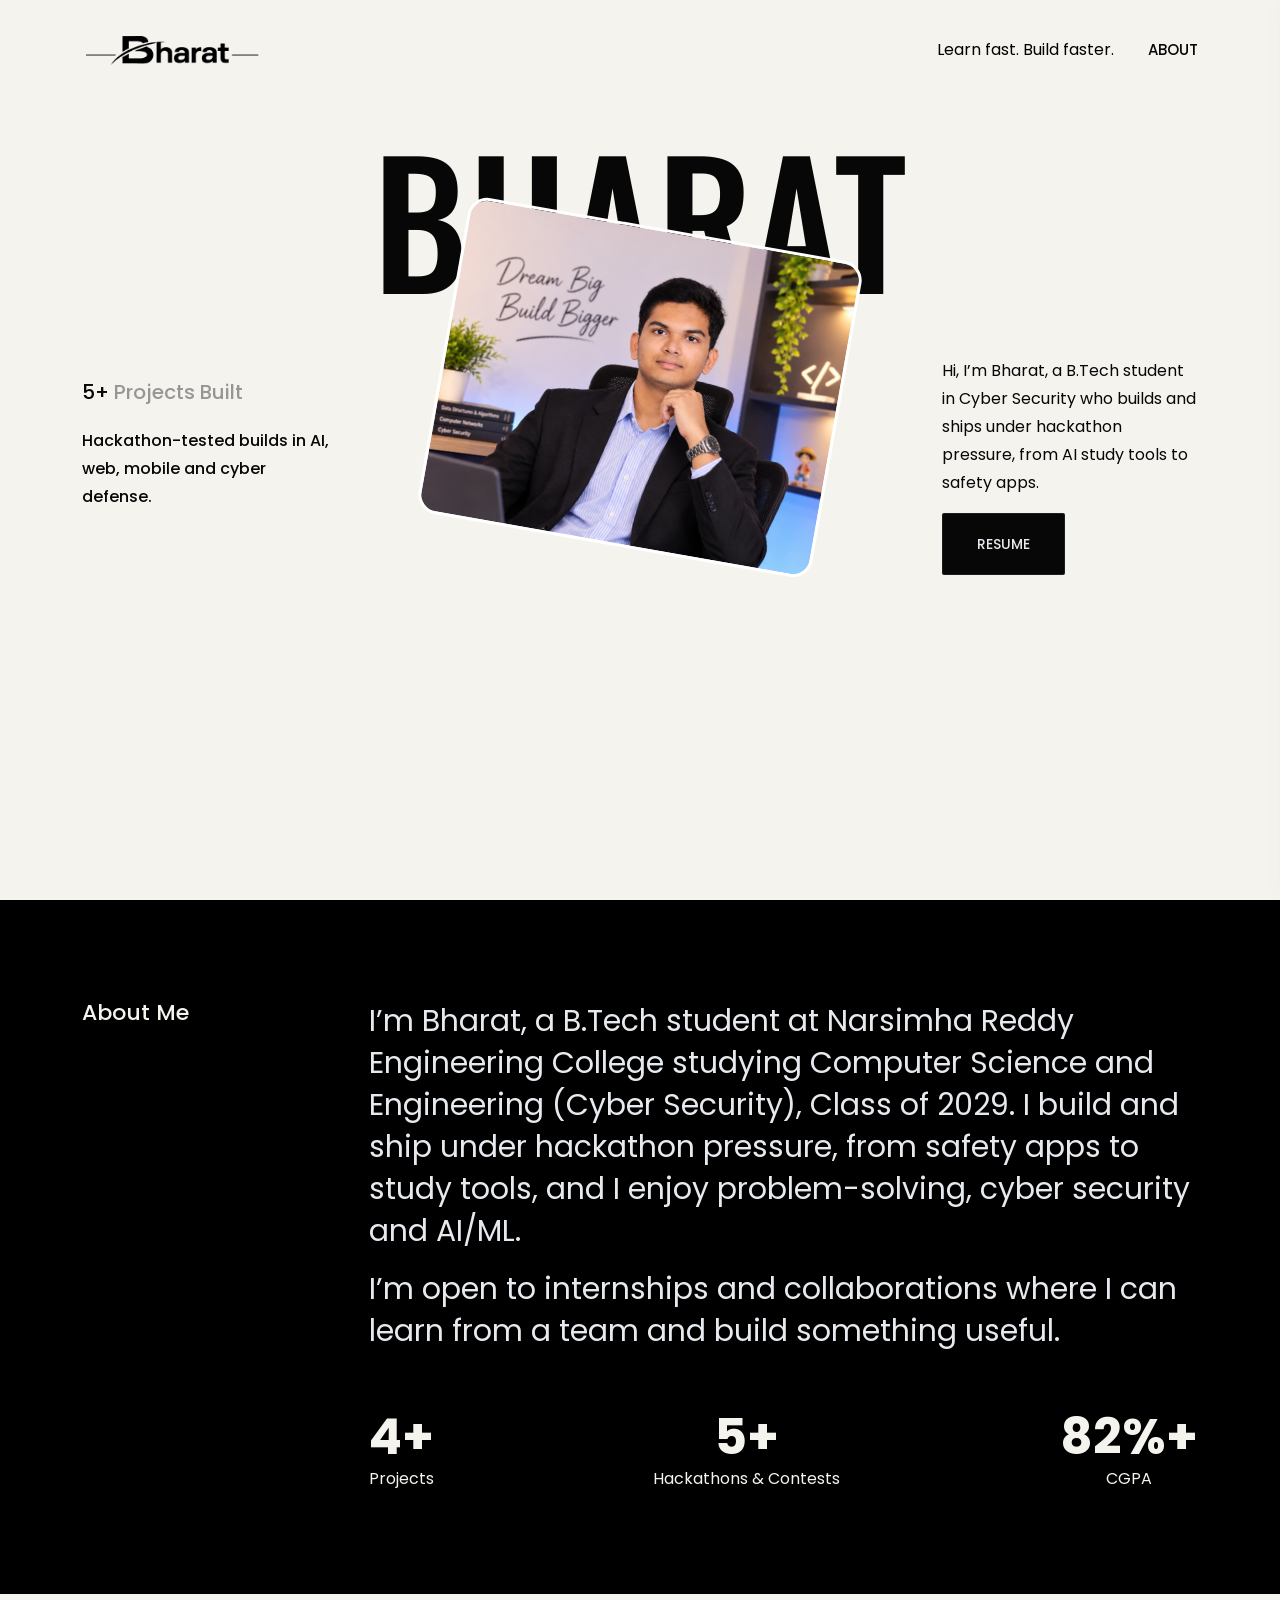
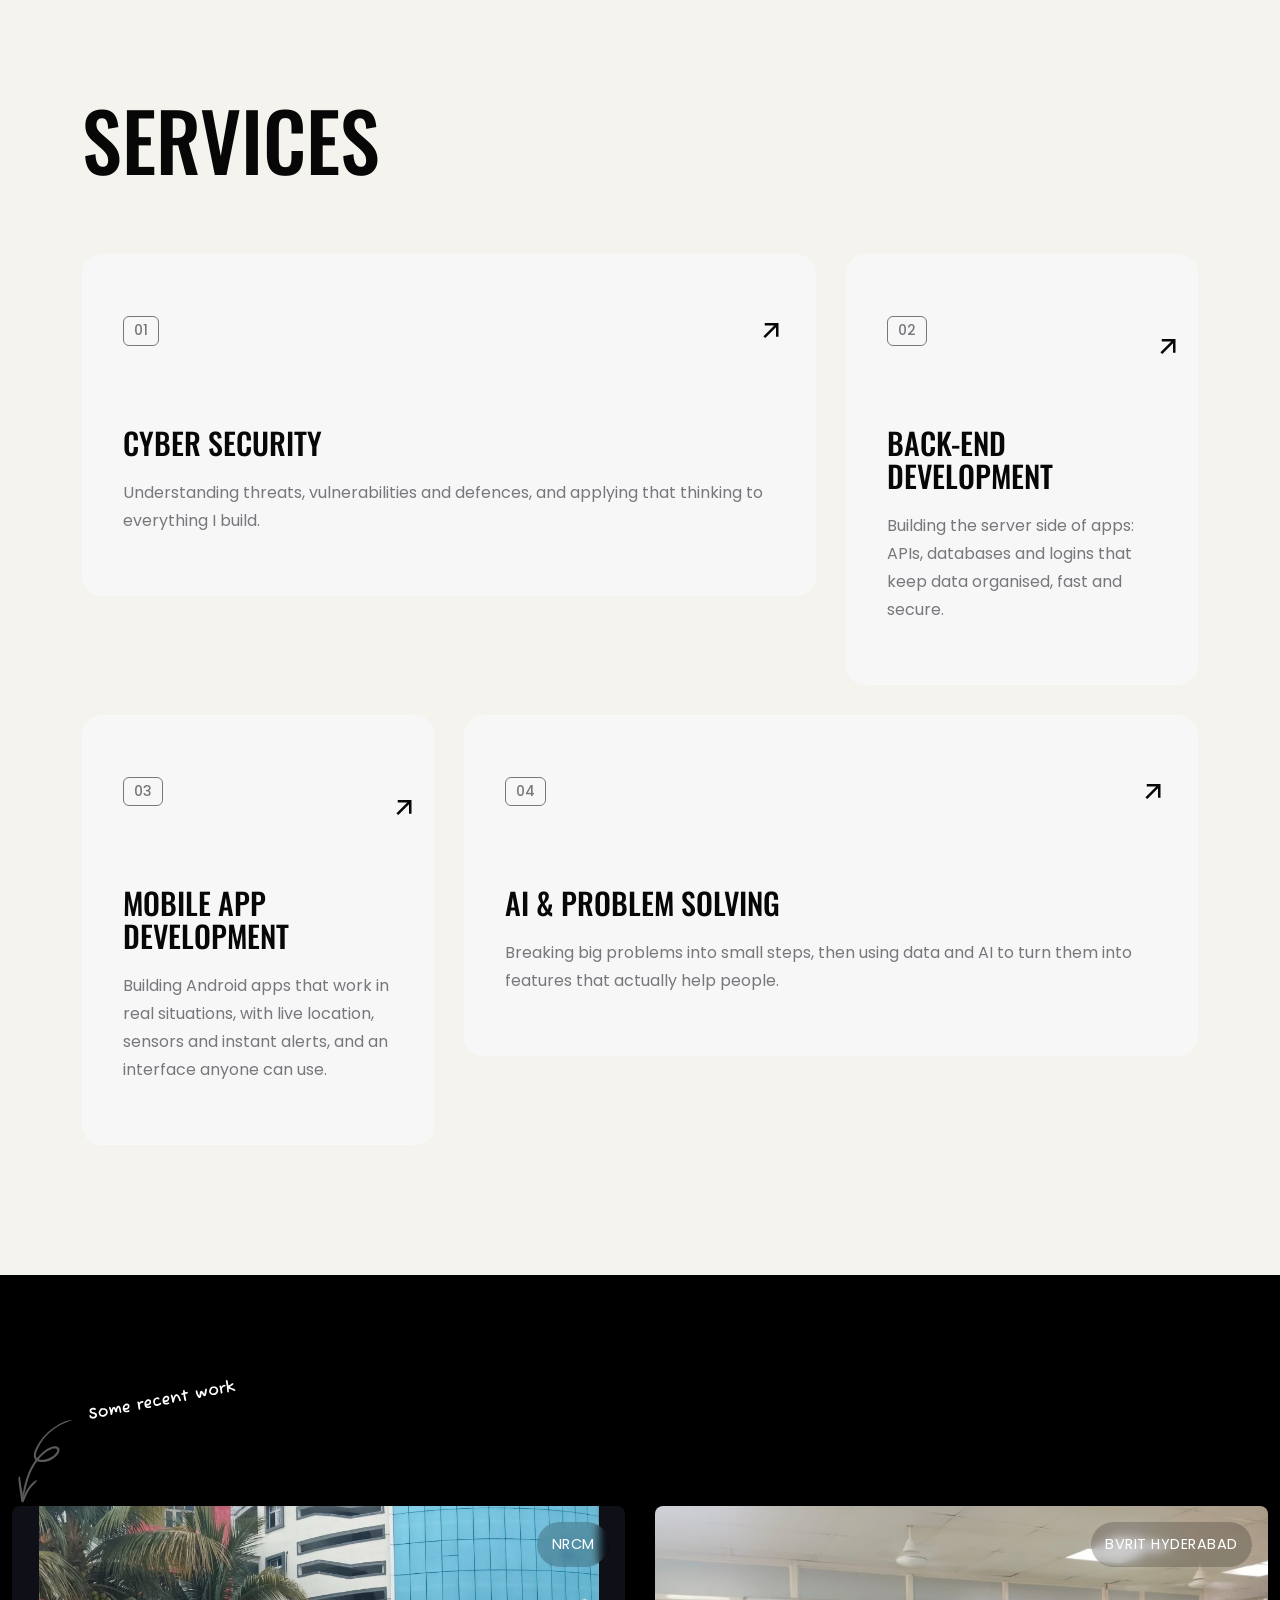
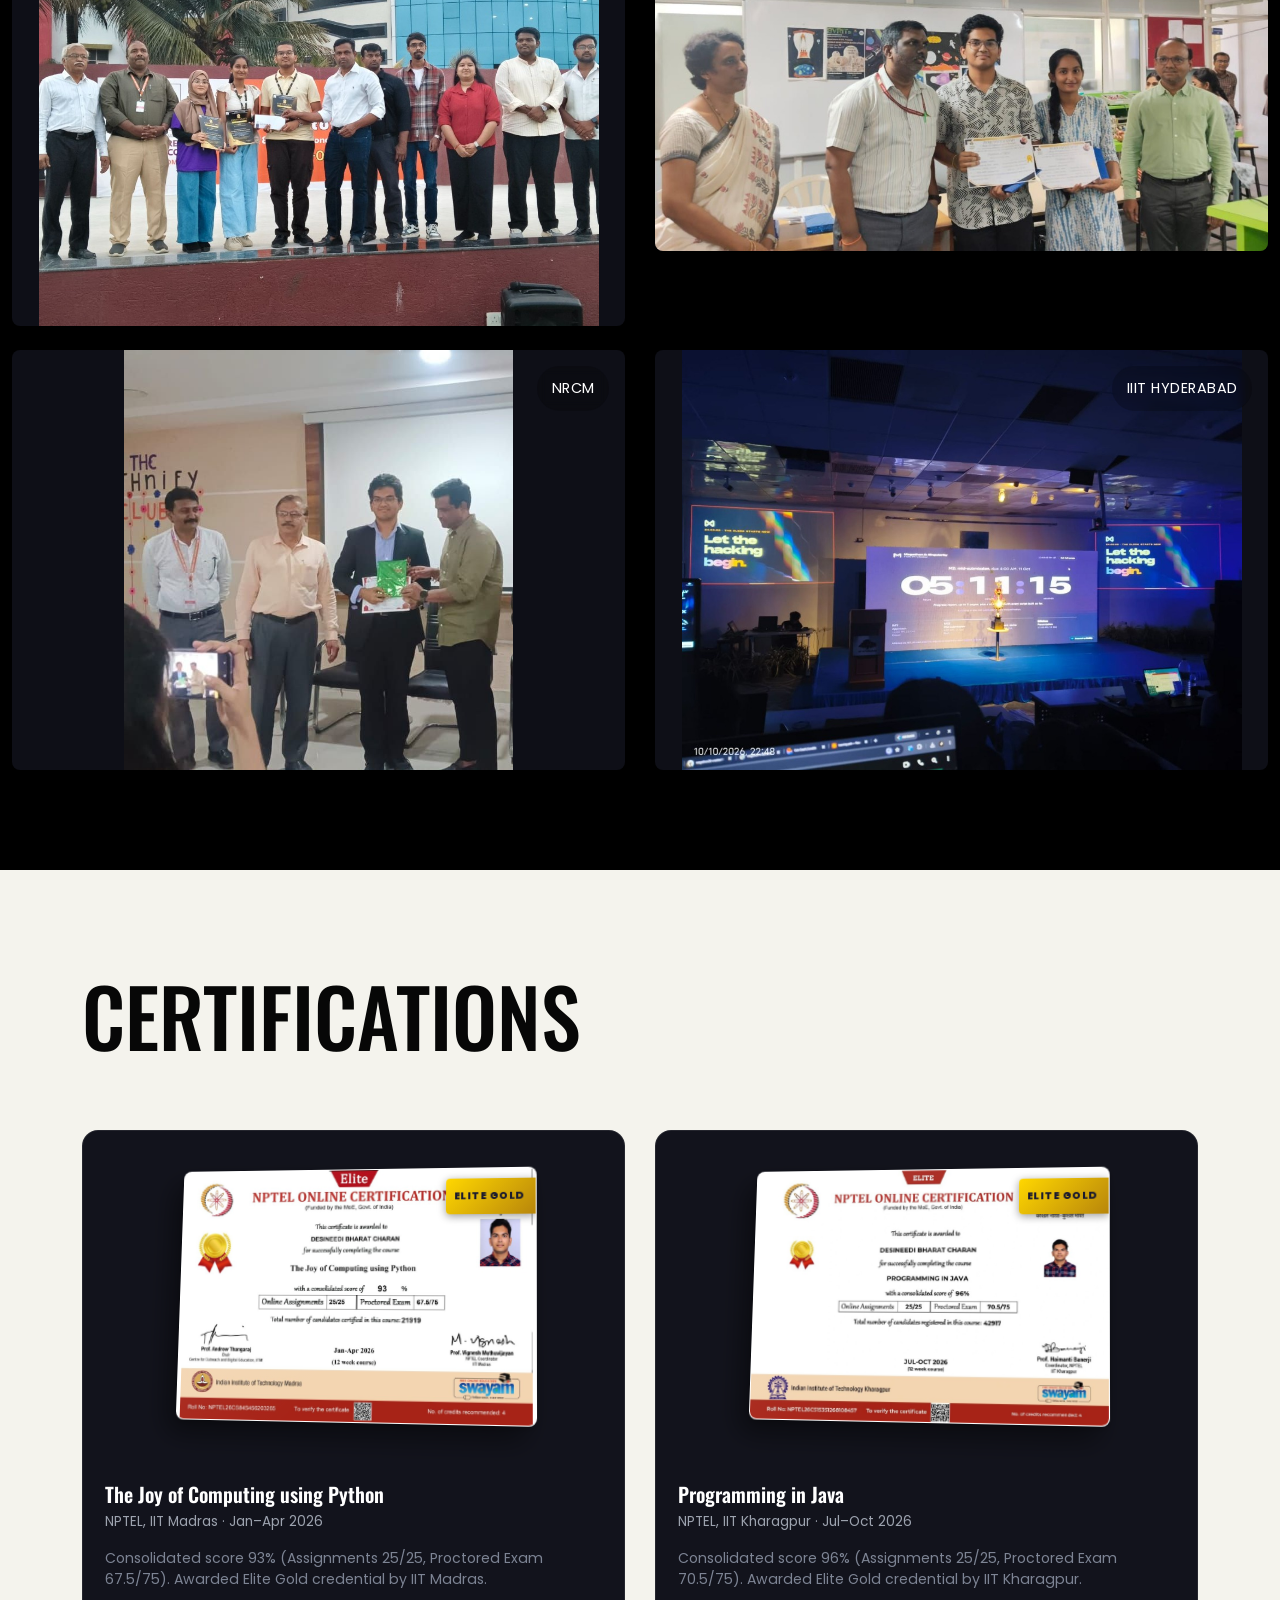
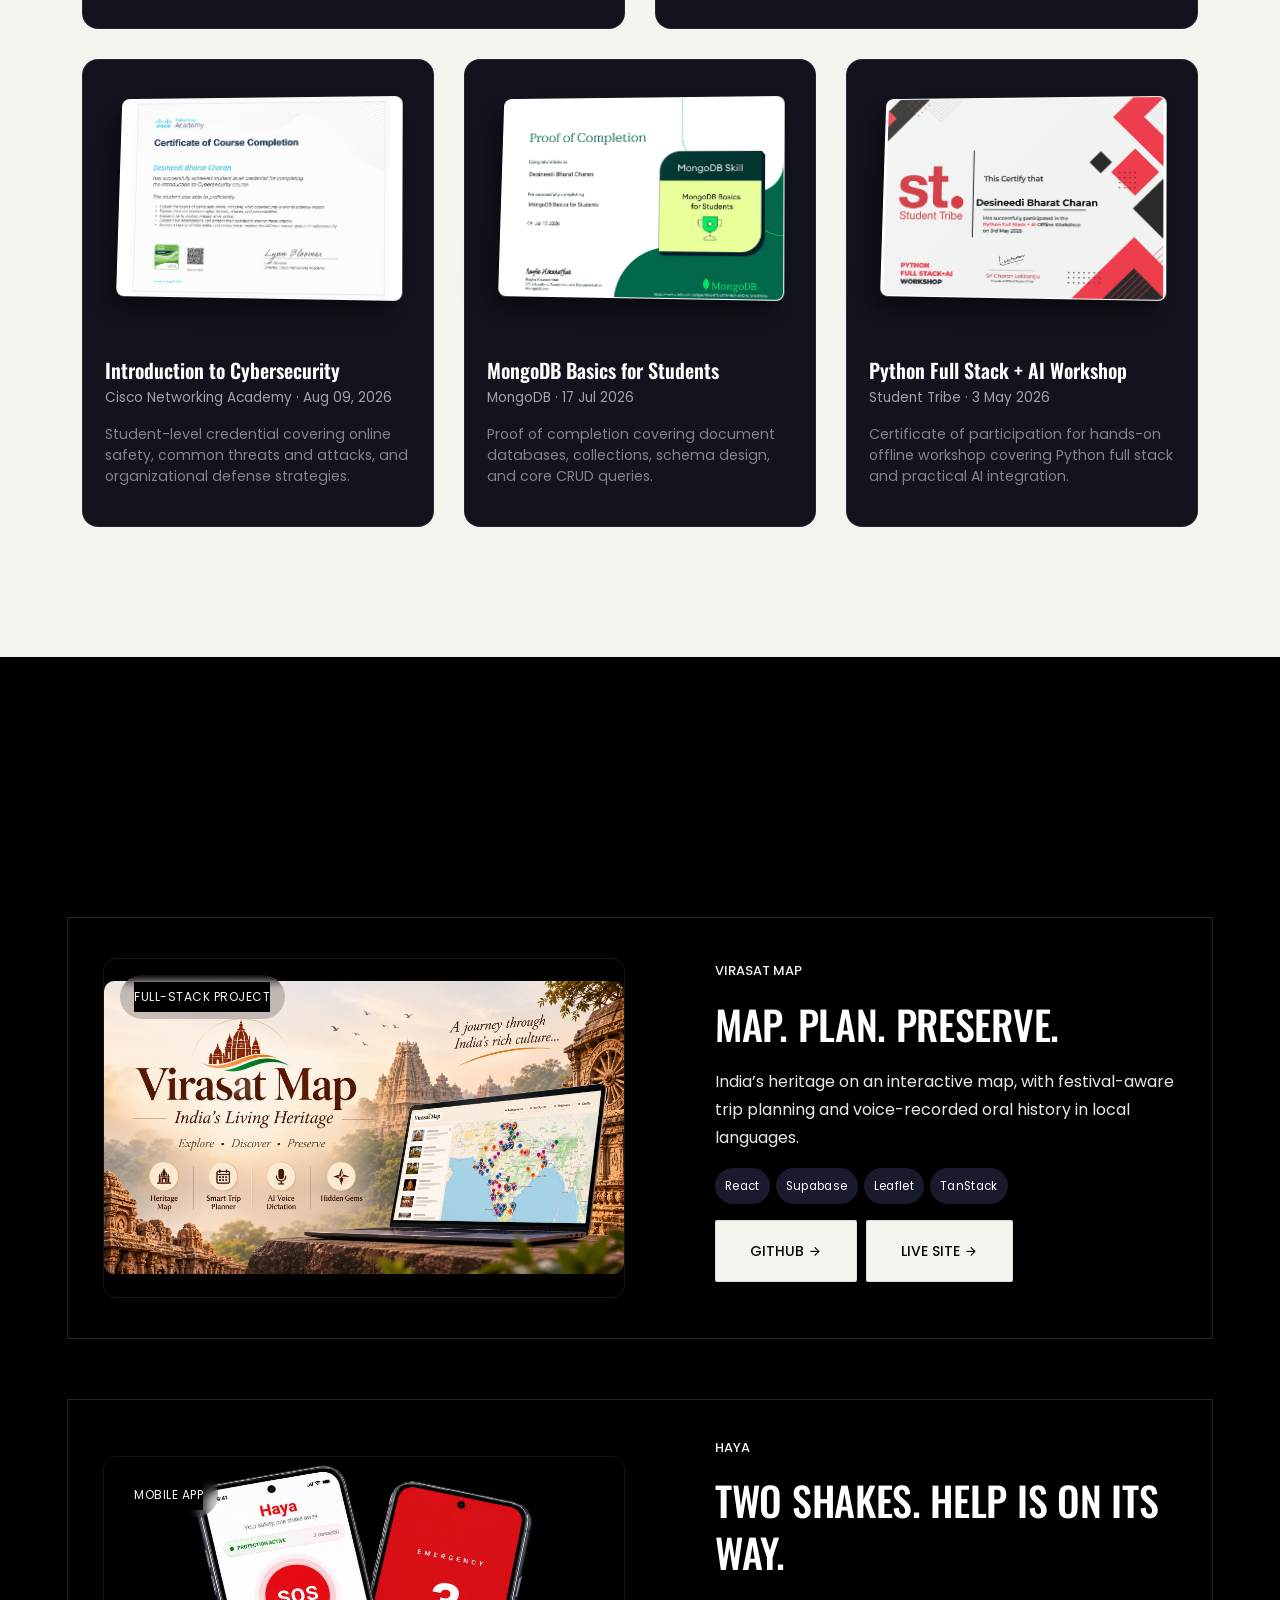
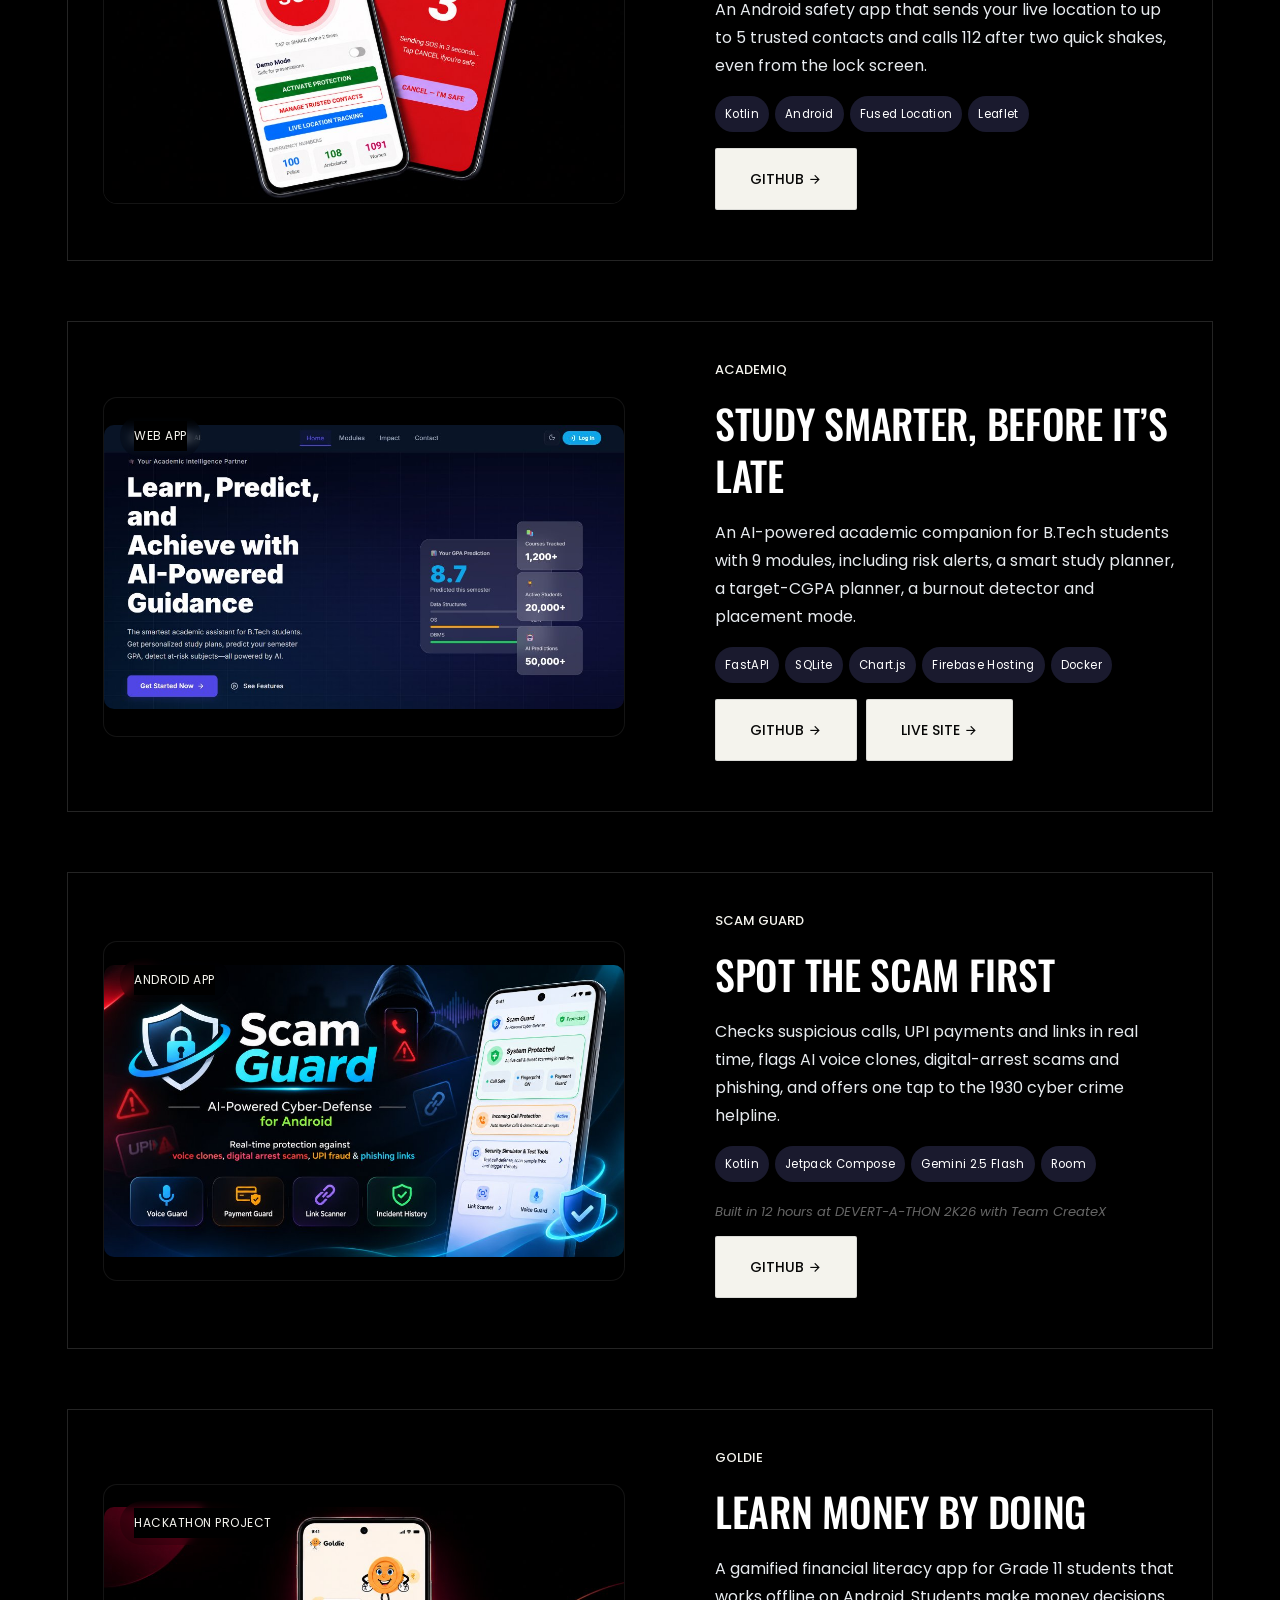
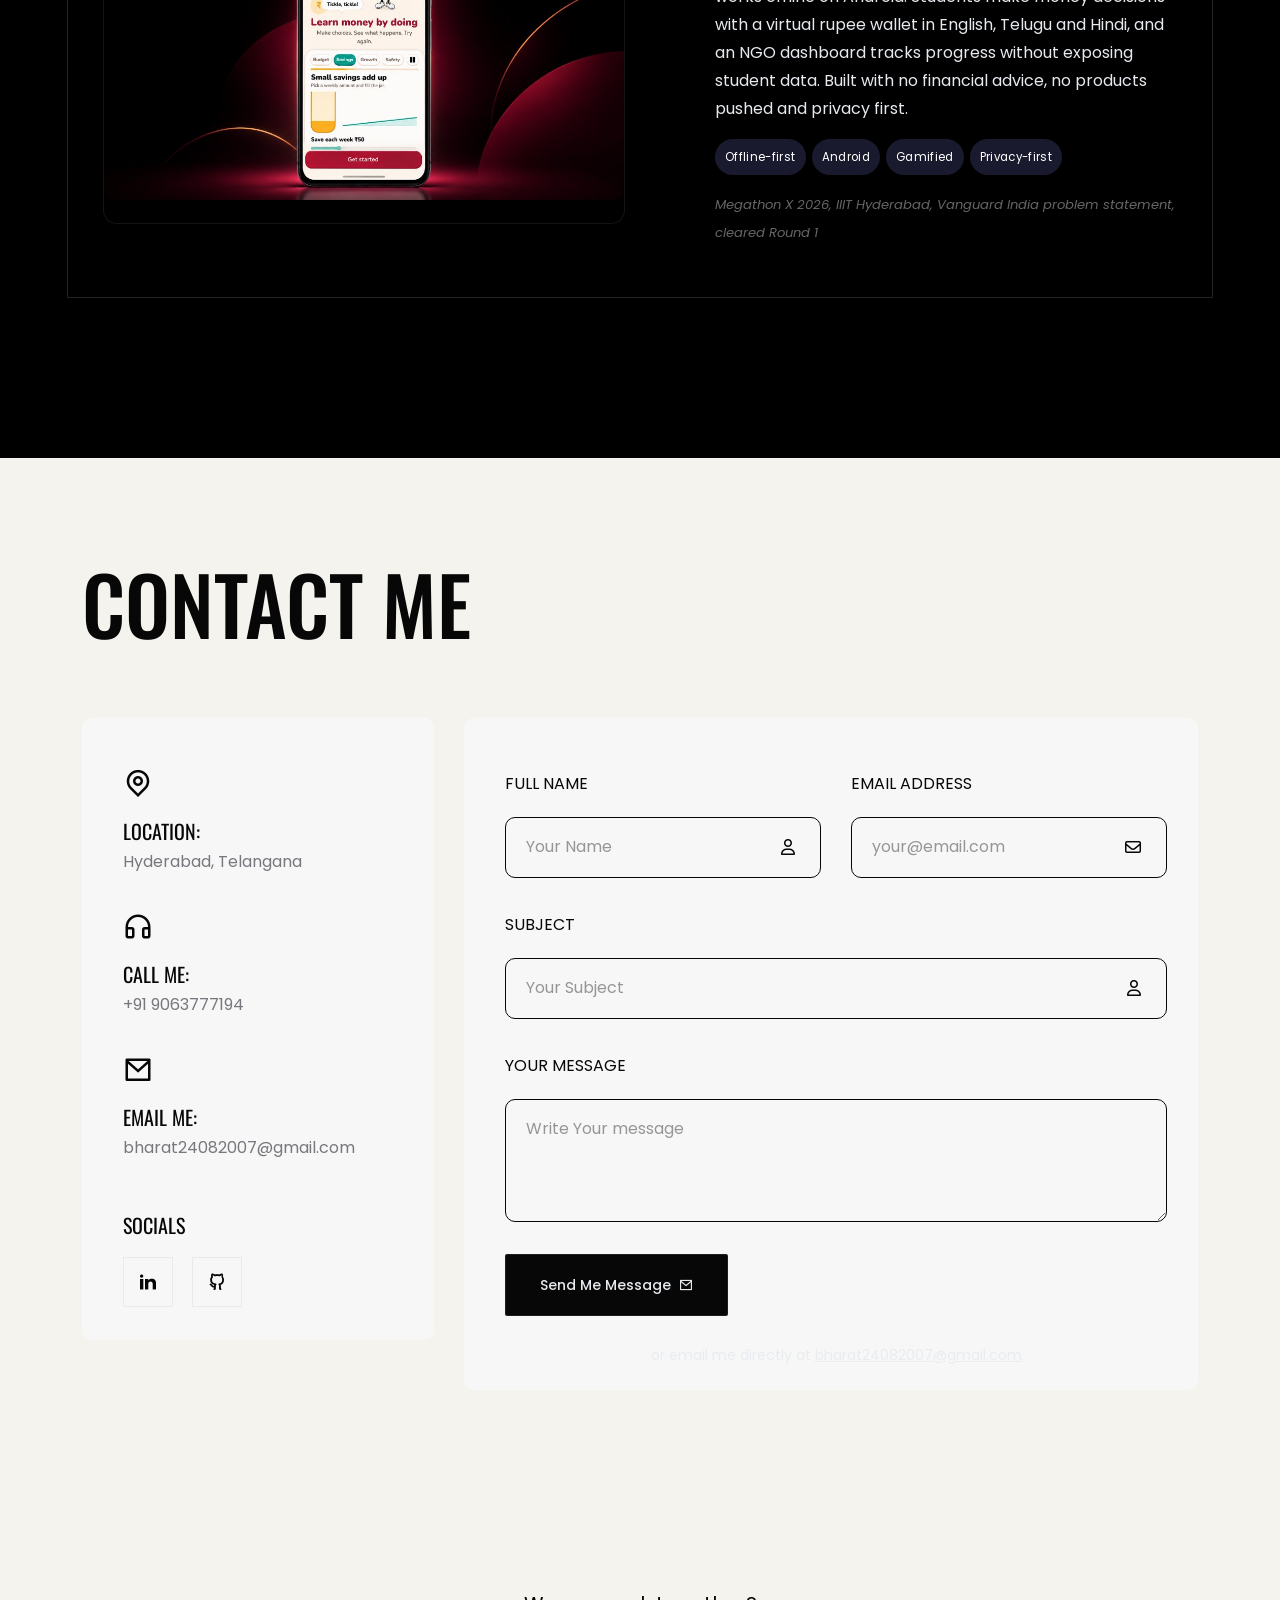
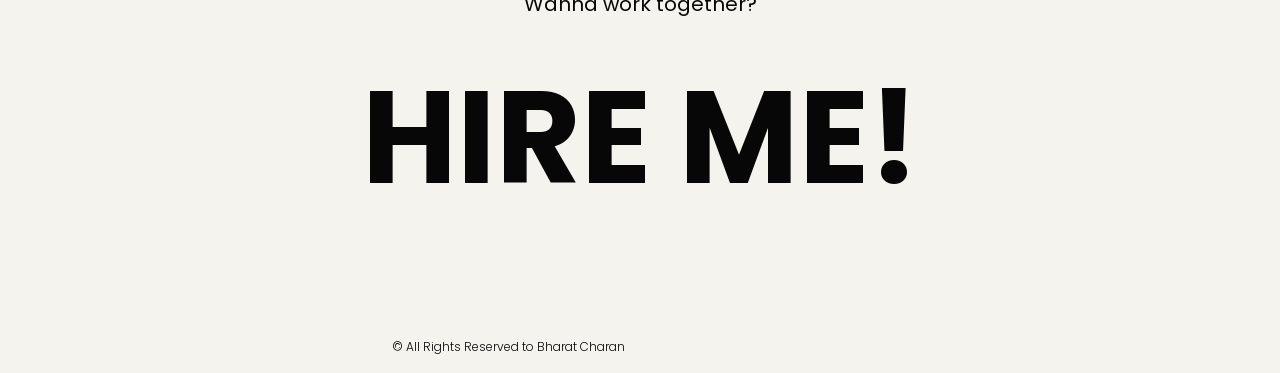
==== commit 495392d3: "fix: correct Narsimha spelling, streamline contact form submit handler, and add README.md" ====
--- a/index.html
+++ b/index.html
@@ -178,7 +178,7 @@
                 </div>
                 <div class="col-lg-9 col-sm-9">
                     <div class="about-content-part wow fadeInUp delay-0-2s">
-                        <p>I’m Bharat, a B.Tech student at Narasimha Reddy Engineering College studying Computer Science and Engineering (Cyber Security), Class of 2029. I build and ship under hackathon pressure, from safety apps to study tools, and I enjoy problem-solving, cyber security and AI/ML.</p>
+                        <p>I’m Bharat, a B.Tech student at Narsimha Reddy Engineering College studying Computer Science and Engineering (Cyber Security), Class of 2029. I build and ship under hackathon pressure, from safety apps to study tools, and I enjoy problem-solving, cyber security and AI/ML.</p>
                         <p>I’m open to internships and collaborations where I can learn from a team and build something useful.</p>
                     </div>
                     <!-- START COUNTER DESIGN AREA -->
@@ -677,7 +677,7 @@
                                         <button type="submit" class="theme-btn">
                                             Send Me Message <i class="ri-mail-line"></i>
                                         </button>
-                                        <div id="msgSubmit" class="hidden"></div>
+                                        <div id="msgSubmit" class="hidden" style="display: none;"></div>
                                     </div>
                                 </div>
                                 <div class="col-md-12 text-center">
@@ -736,8 +736,6 @@
     <script src="assets/js/wow.min.js"></script>
     <!-- SCRIPT JS-->
     <script src="assets/js/script.js"></script>
-    <!-- FORM VALIDATOR JS -->
-    <script src="assets/js/form-validator.min.js"></script>
     <!-- CONTACT FORM JS -->
     <script src="assets/js/contact-form-script.js"></script>
 </body>
--- a/assets/css/bharat-custom.css
+++ b/assets/css/bharat-custom.css
@@ -363,3 +363,17 @@
     font-weight: 600 !important;
     letter-spacing: 0.5px;
 }
+
+/* Contact form status message */
+#msgSubmit {
+    margin-top: 15px;
+    font-size: 16px;
+    font-weight: 500;
+}
+#msgSubmit.text-success {
+    color: #198754 !important;
+}
+#msgSubmit.text-danger {
+    color: #dc3545 !important;
+}
+
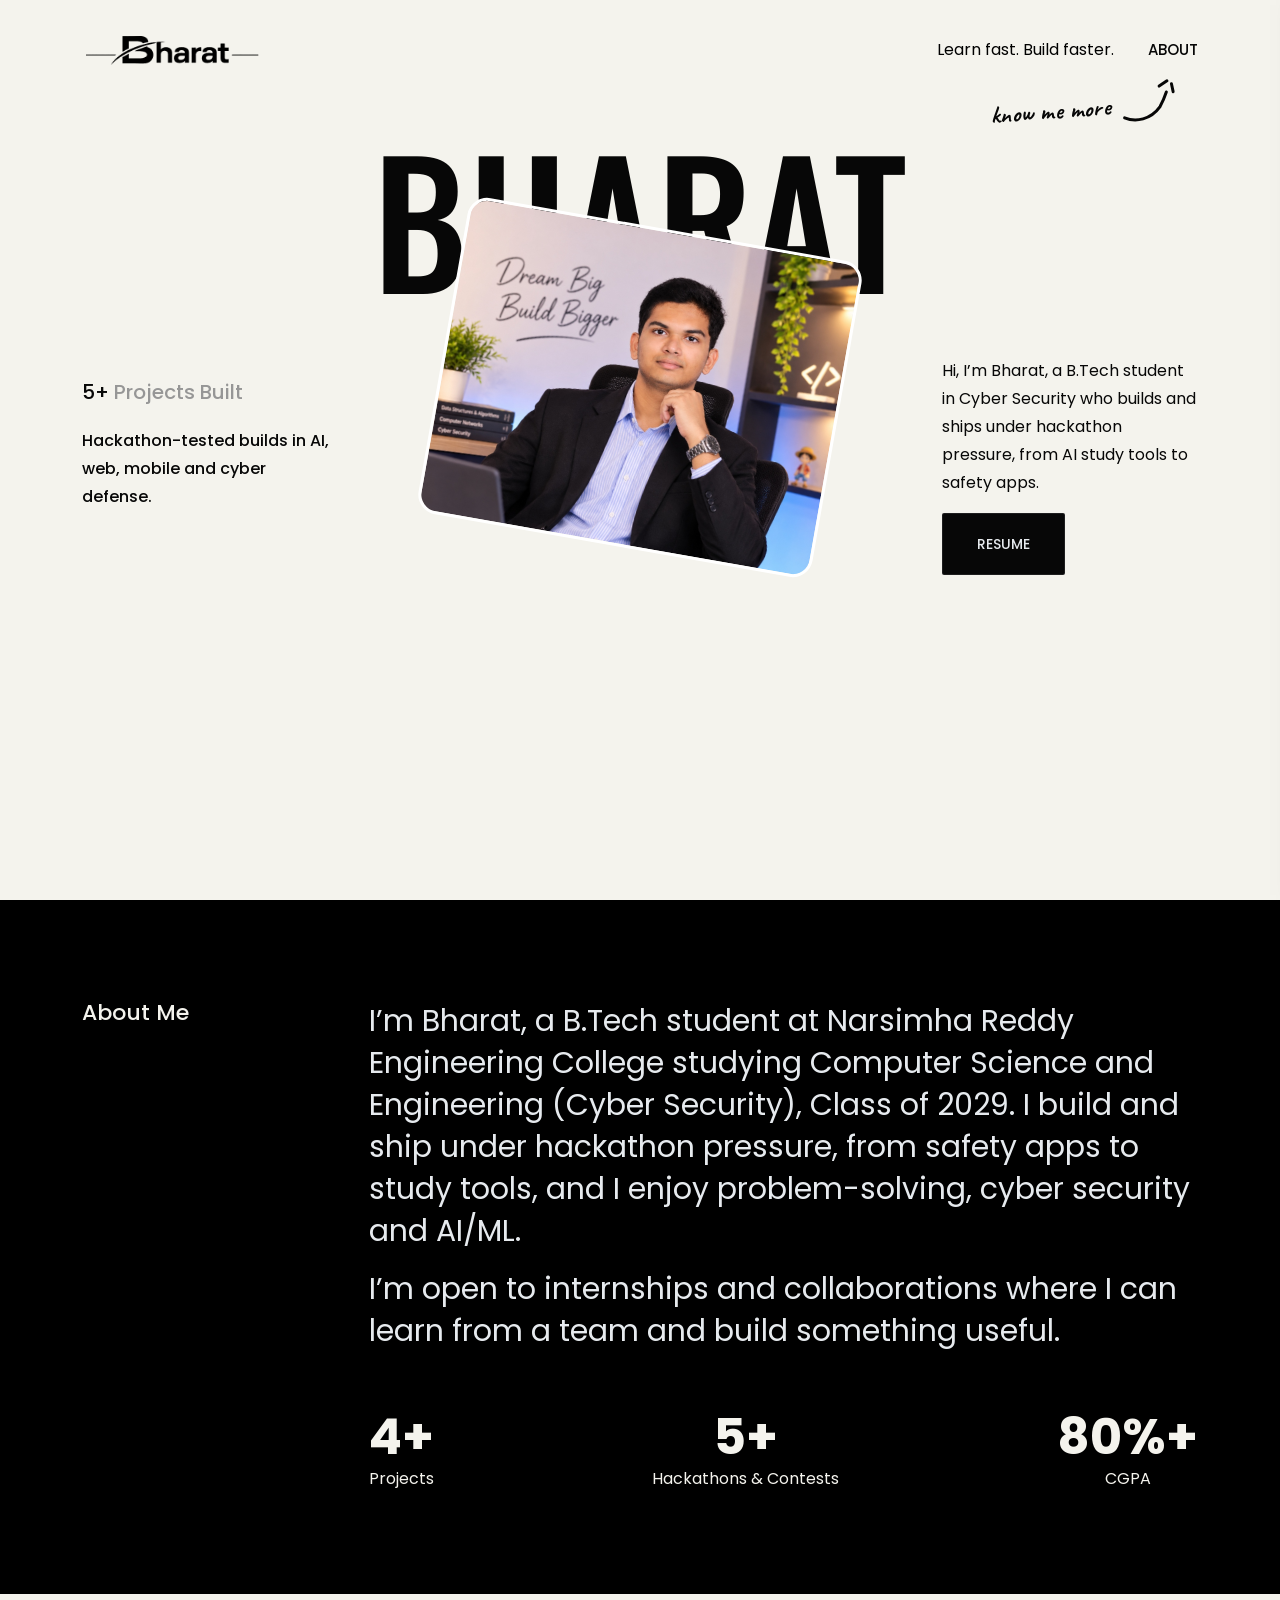
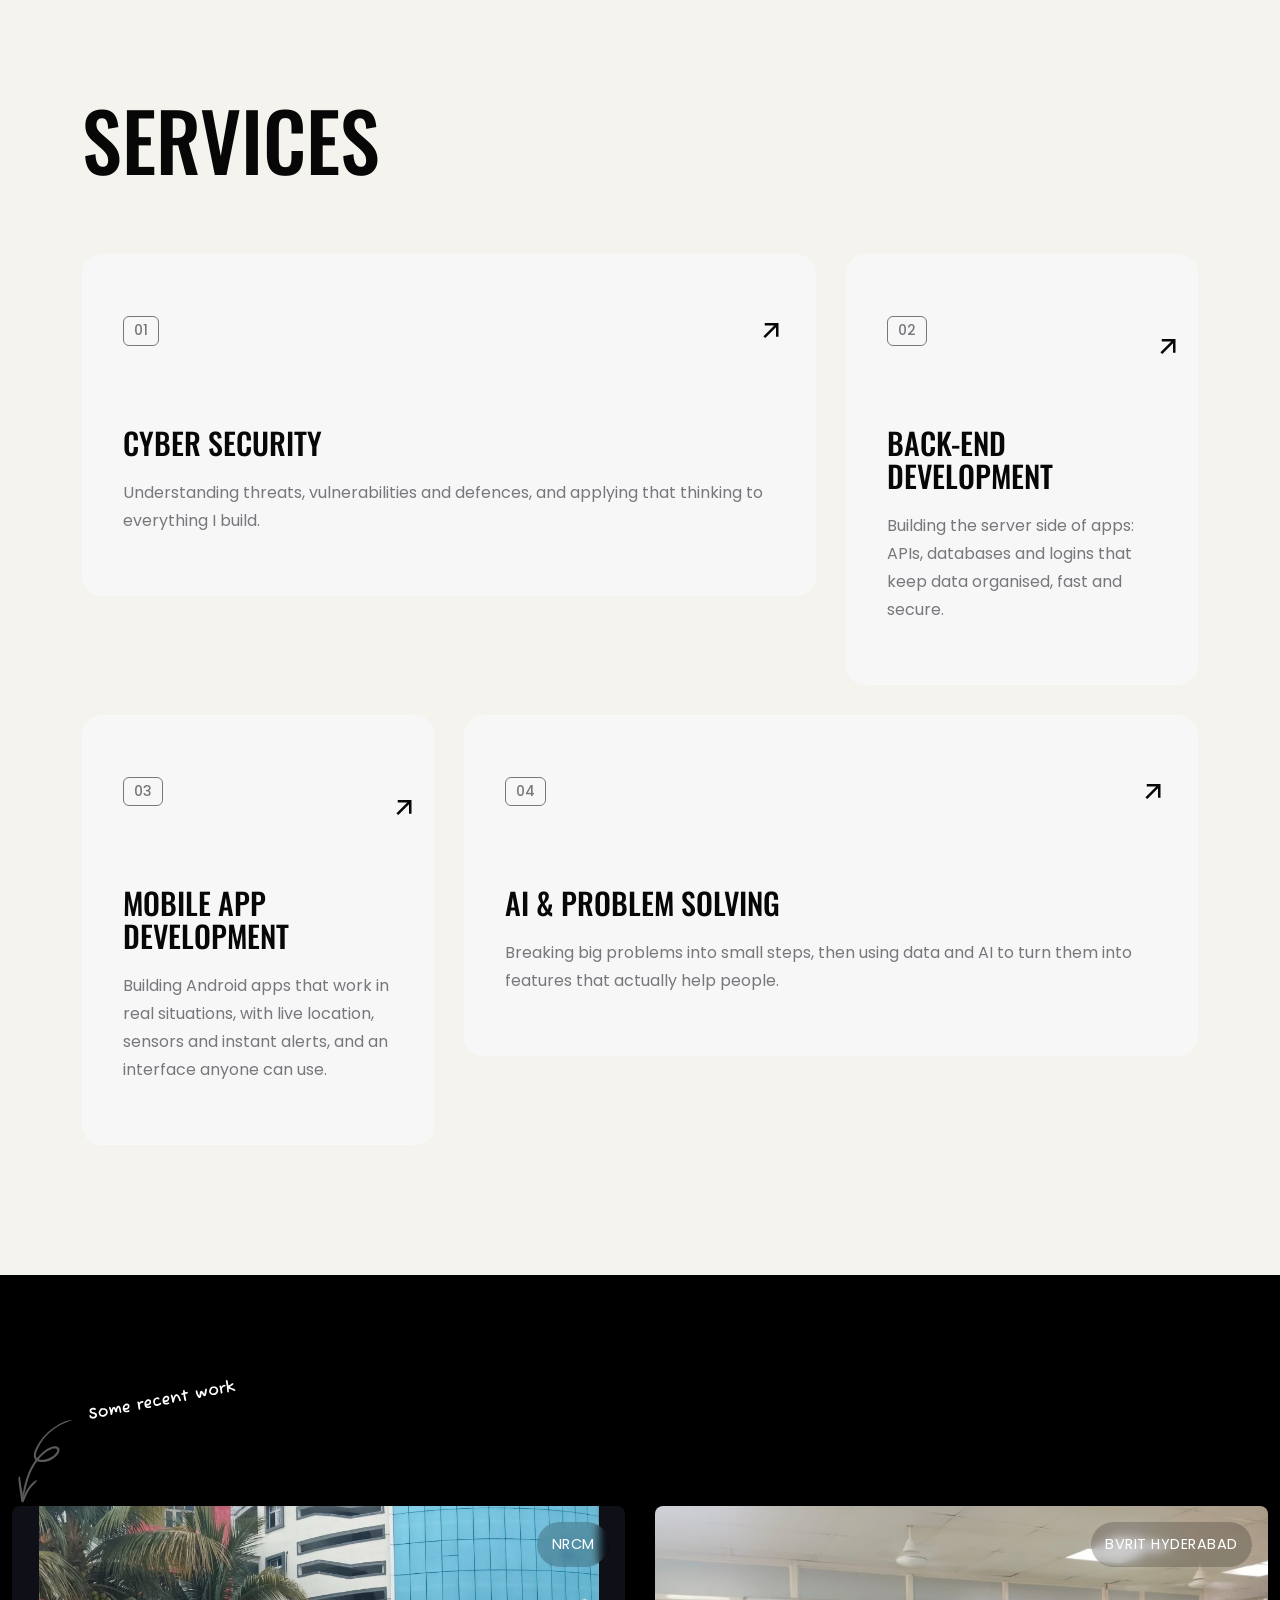
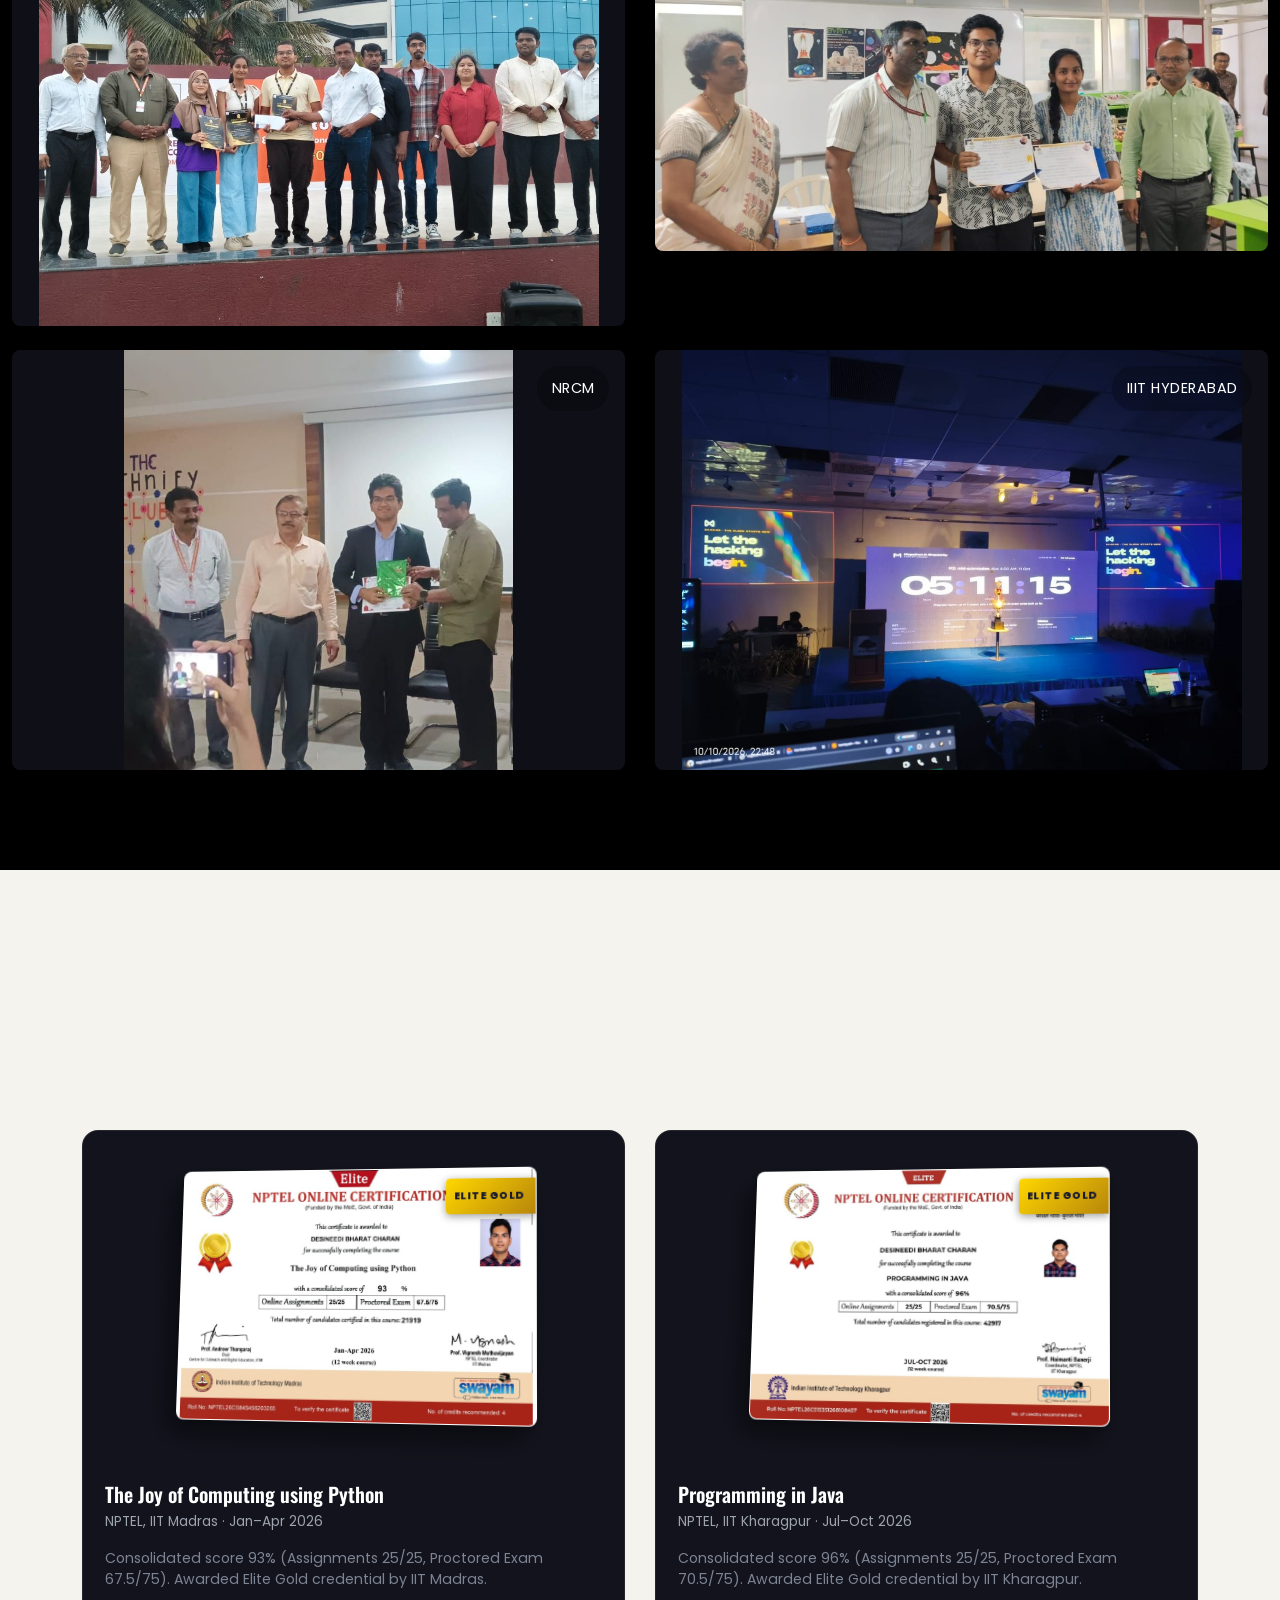
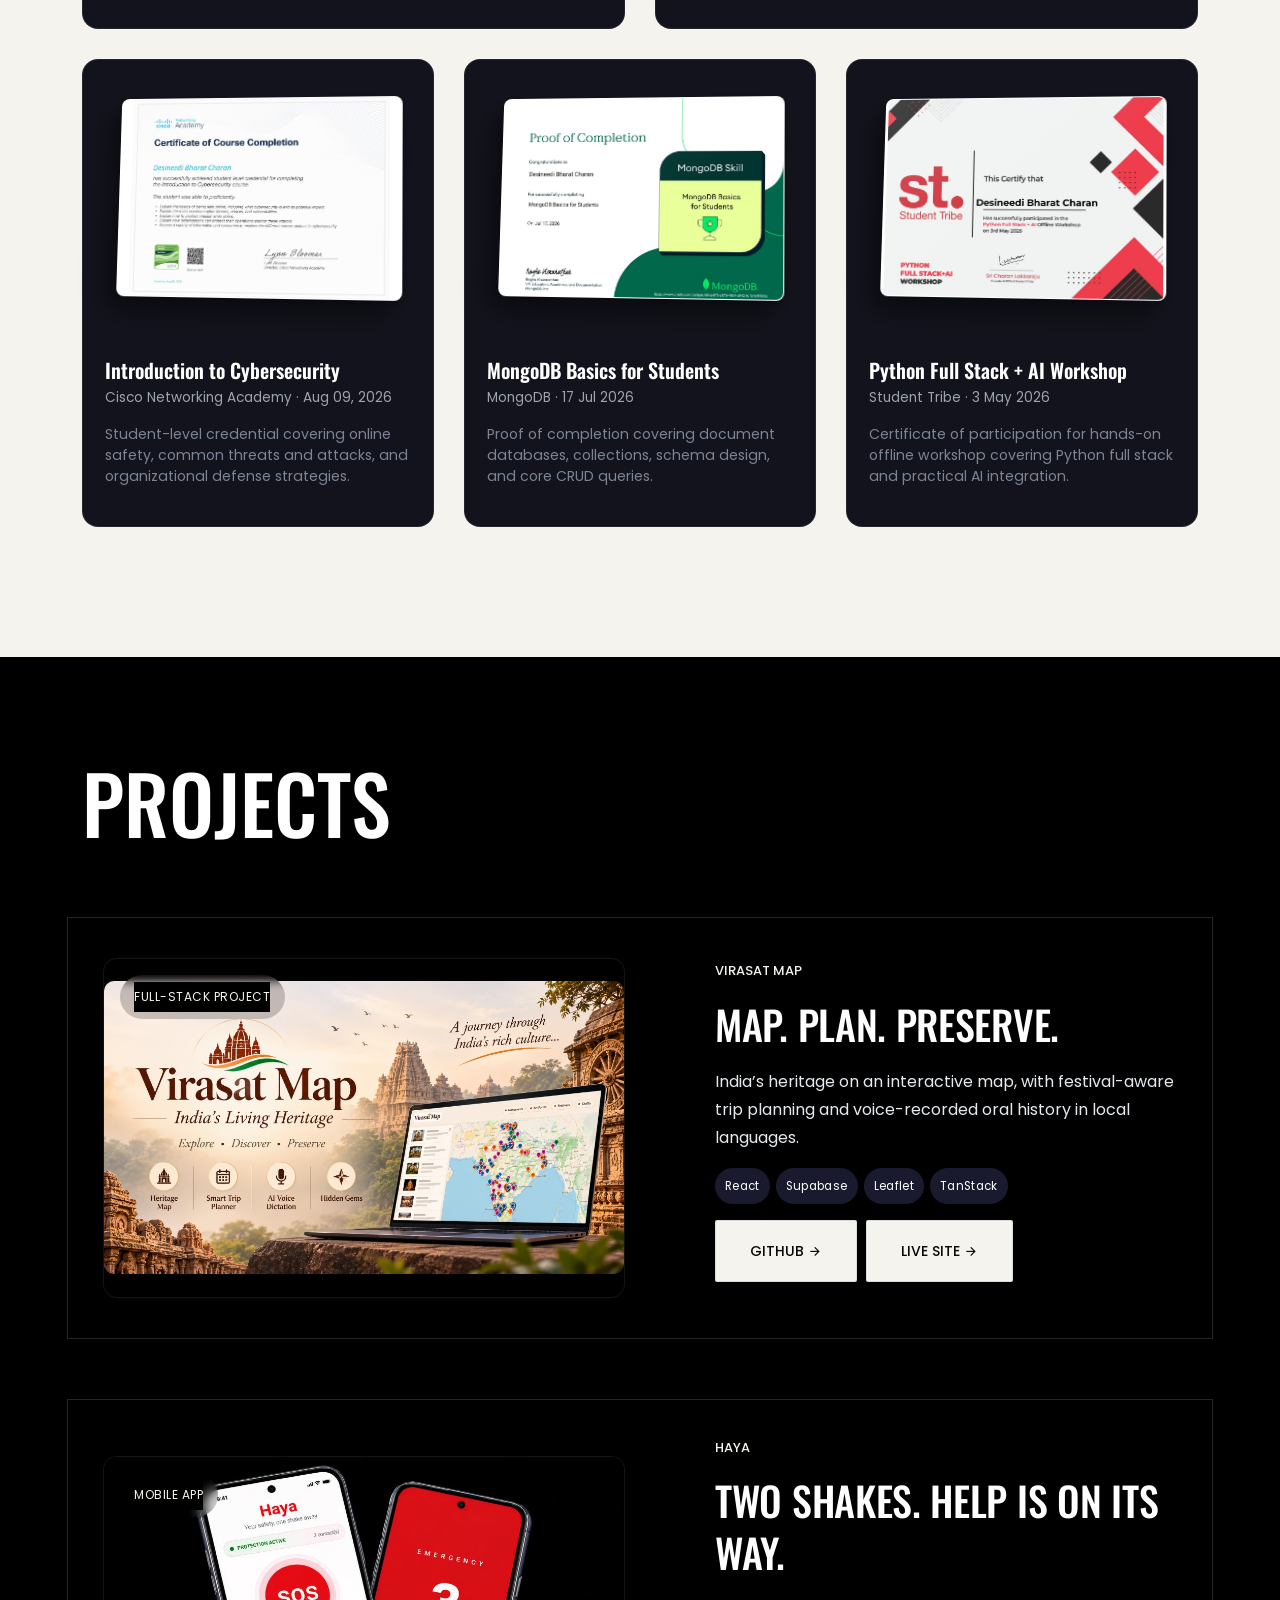
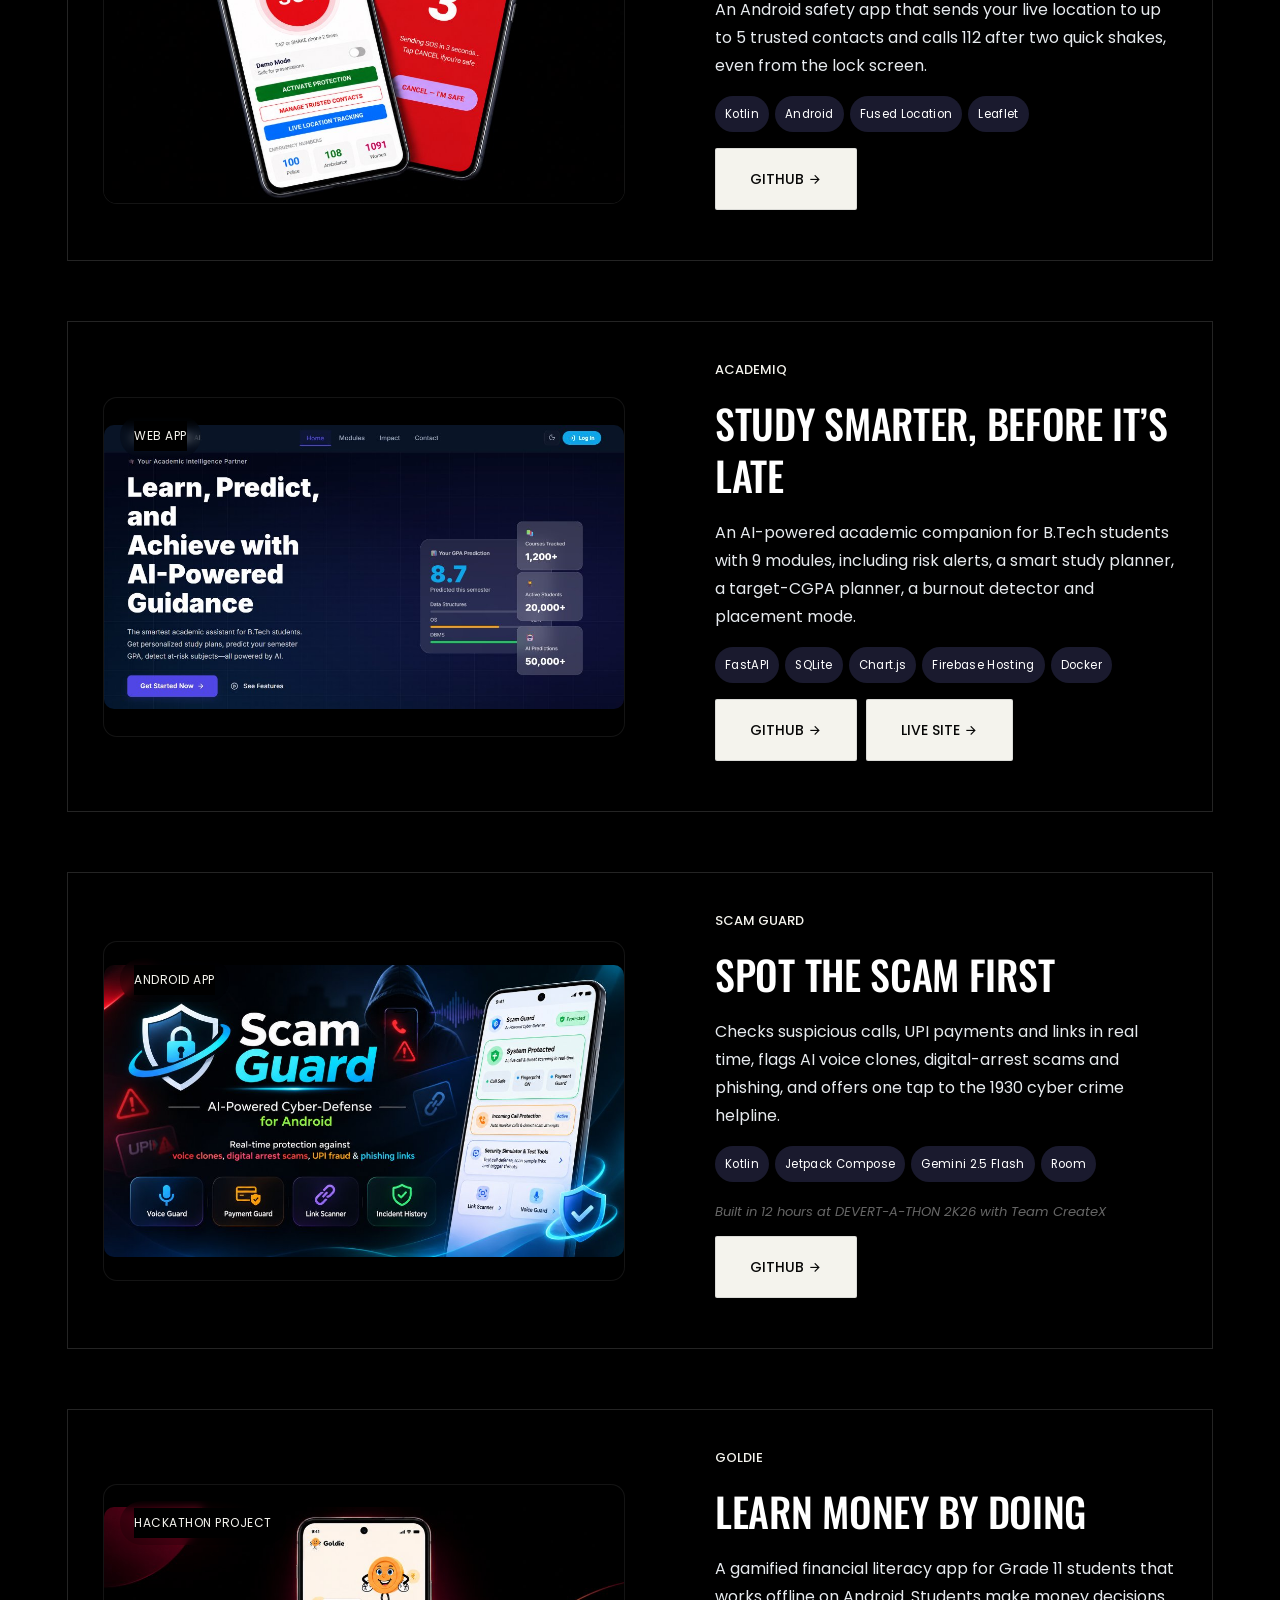
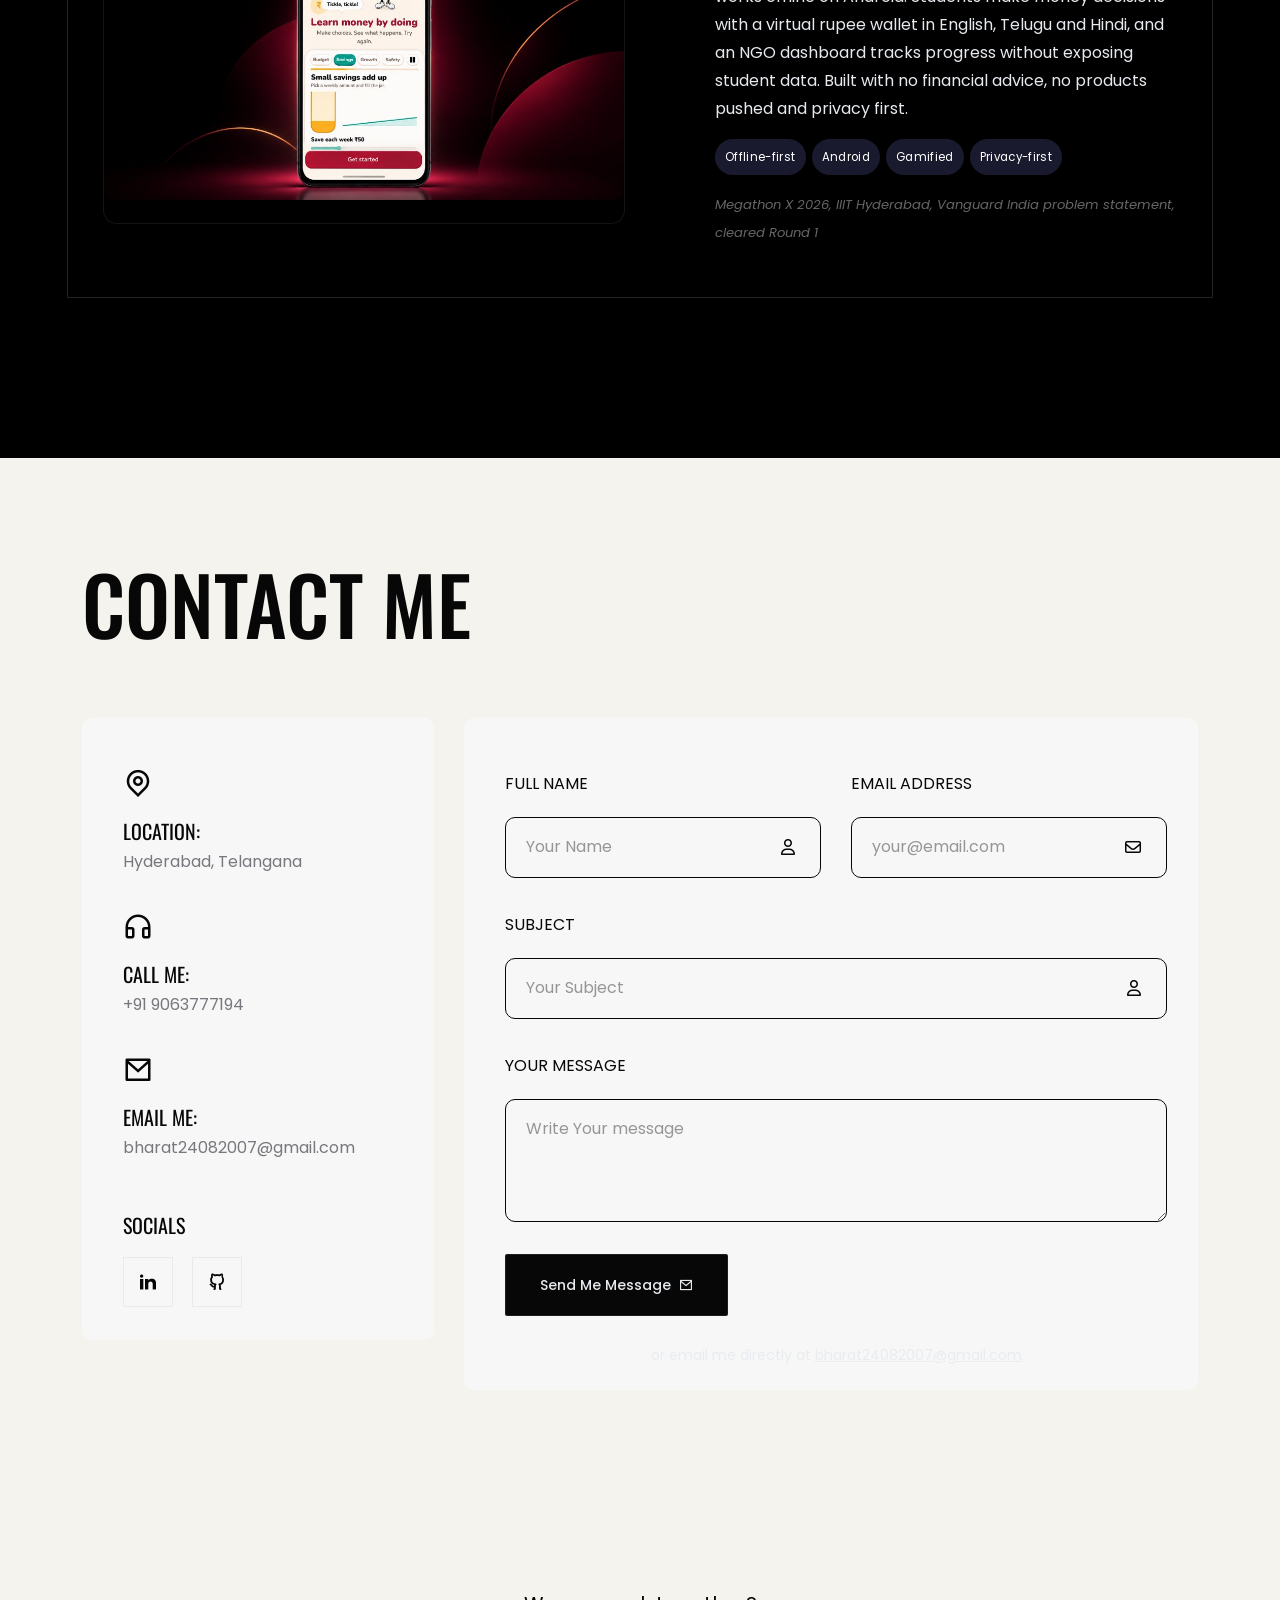
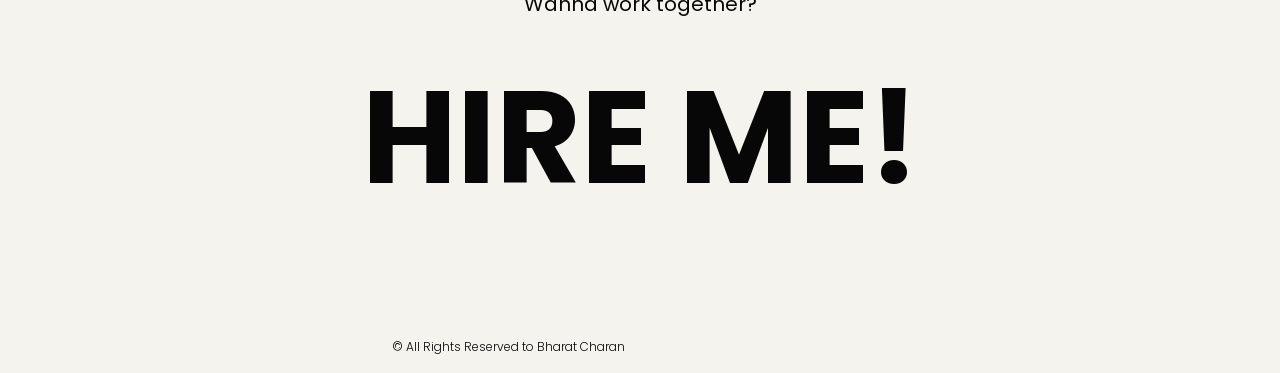
==== commit 3064b095: "feat(hero): add hand-drawn animated arrow and 'know me more' label pointing to About nav link" ====
--- a/index.html
+++ b/index.html
@@ -15,6 +15,7 @@
     <!-- ALL GOOGLE FONTS -->
     <link rel="preconnect" href="https://fonts.googleapis.com">
     <link rel="preconnect" href="https://fonts.gstatic.com" crossorigin>
+    <link href="https://fonts.googleapis.com/css2?family=Caveat:wght@600;700&display=swap" rel="stylesheet">
     <link href="https://fonts.googleapis.com/css2?family=Oswald:wght@200..700&family=Poppins:ital,wght@0,100;0,200;0,300;0,400;0,500;0,600;0,700;0,800;0,900;1,100;1,200;1,300;1,400;1,500;1,600;1,700;1,800;1,900&display=swap" rel="stylesheet">
     <!-- BOOTSTRAP CSS -->
     <link rel="stylesheet" href="assets/css/bootstrap.min.css" />
@@ -130,6 +131,16 @@
     <!-- START HEADER DESIGN AREA -->
     <section id="home" class="main-hero-area">
         <div class="container">
+            <!-- HAND-DRAWN "KNOW ME MORE" POINTER TO ABOUT NAV LINK -->
+            <a href="about.html" class="hero-know-more" aria-label="Go to About page">
+                <span class="hero-know-more-inner">
+                    <span class="pointer-label">know me more</span>
+                    <svg class="pointer-arrow" width="56" height="56" viewBox="0 0 60 60" fill="none" xmlns="http://www.w3.org/2000/svg" aria-hidden="true">
+                        <path class="arrow-stem" pathLength="100" d="M 6 48 C 18 53, 34 50, 44 36 C 49 27, 52 17, 55 6" stroke="currentColor" stroke-width="3.2" stroke-linecap="round" fill="none"/>
+                        <path class="arrow-head" pathLength="100" d="M 43 14 L 55 6 L 58 20" stroke="currentColor" stroke-width="3.2" stroke-linecap="round" stroke-linejoin="round" fill="none"/>
+                    </svg>
+                </span>
+            </a>
             <div class="row">
                 <div class="col-lg-12">
                     <!-- START HERO DESIGN AREA -->
--- a/assets/css/bharat-custom.css
+++ b/assets/css/bharat-custom.css
@@ -377,3 +377,150 @@
     color: #dc3545 !important;
 }
 
+/* ------ "Know Me More" Hand-Drawn Pointer to About Nav Link ------ */
+.main-hero-area .container {
+    position: relative;
+}
+
+.hero-know-more {
+    position: absolute;
+    top: -42px;
+    right: 35px;
+    z-index: 10;
+    text-decoration: none !important;
+    color: var(--black-color, #070707);
+    display: inline-block;
+}
+
+.hero-know-more:focus-visible {
+    outline: 2px dashed var(--black-color, #070707);
+    outline-offset: 4px;
+    border-radius: 6px;
+}
+
+.hero-know-more-inner {
+    display: inline-flex;
+    align-items: flex-end;
+    gap: 8px;
+    transform-origin: top right;
+    animation: knowMoreBob 2.5s ease-in-out infinite 1.4s;
+    transition: transform 0.25s cubic-bezier(0.2, 0.8, 0.2, 1);
+}
+
+.hero-know-more:hover .hero-know-more-inner {
+    animation-play-state: paused;
+    transform: scale(1.08);
+}
+
+.hero-know-more .pointer-label {
+    font-family: 'Caveat', cursive;
+    font-size: 24px;
+    font-weight: 700;
+    color: var(--black-color, #070707);
+    line-height: 1;
+    transform: rotate(-4deg);
+    display: inline-block;
+    white-space: nowrap;
+    letter-spacing: 0.5px;
+    margin-bottom: 6px;
+    user-select: none;
+    animation: knowMoreFadeIn 0.5s ease-out 1.1s both;
+}
+
+.hero-know-more .pointer-arrow {
+    display: block;
+    width: 56px;
+    height: 56px;
+    overflow: visible;
+    color: var(--black-color, #070707);
+    flex-shrink: 0;
+}
+
+.hero-know-more .arrow-stem {
+    stroke-dasharray: 80;
+    stroke-dashoffset: 0;
+    animation: knowMoreDrawStem 0.85s cubic-bezier(0.4, 0, 0.2, 1) 0.15s both;
+}
+
+.hero-know-more .arrow-head {
+    stroke-dasharray: 35;
+    stroke-dashoffset: 0;
+    animation: knowMoreDrawHead 0.35s cubic-bezier(0.4, 0, 0.2, 1) 0.85s both;
+}
+
+@keyframes knowMoreDrawStem {
+    0% {
+        stroke-dashoffset: 80;
+    }
+    100% {
+        stroke-dashoffset: 0;
+    }
+}
+
+@keyframes knowMoreDrawHead {
+    0% {
+        stroke-dashoffset: 35;
+    }
+    100% {
+        stroke-dashoffset: 0;
+    }
+}
+
+@keyframes knowMoreFadeIn {
+    0% {
+        opacity: 0;
+        transform: rotate(-4deg) translateY(4px);
+    }
+    100% {
+        opacity: 1;
+        transform: rotate(-4deg) translateY(0);
+    }
+}
+
+@keyframes knowMoreBob {
+    0%, 100% {
+        transform: translate(0, 0);
+    }
+    50% {
+        transform: translate(2px, -6px);
+    }
+}
+
+/* Tablet (992px - 1199px): scale down slightly, maintain alignment */
+@media (max-width: 1199px) and (min-width: 992px) {
+    .hero-know-more {
+        top: -36px;
+        right: 28px;
+        transform: scale(0.9);
+        transform-origin: top right;
+    }
+}
+
+/* Mobile & portrait tablet (< 992px): hide arrow so it never overlaps text or points at hamburger, no horizontal scroll */
+@media (max-width: 991px) {
+    .hero-know-more {
+        display: none !important;
+    }
+}
+
+/* Respect prefers-reduced-motion: no drawing or bobbing, show finished state immediately */
+@media (prefers-reduced-motion: reduce) {
+    .hero-know-more .arrow-stem,
+    .hero-know-more .arrow-head {
+        stroke-dashoffset: 0 !important;
+        animation: none !important;
+    }
+    .hero-know-more .pointer-label {
+        opacity: 1 !important;
+        transform: rotate(-4deg) !important;
+        animation: none !important;
+    }
+    .hero-know-more-inner {
+        animation: none !important;
+    }
+    .hero-know-more:hover .hero-know-more-inner {
+        transform: none !important;
+    }
+}
+
+
